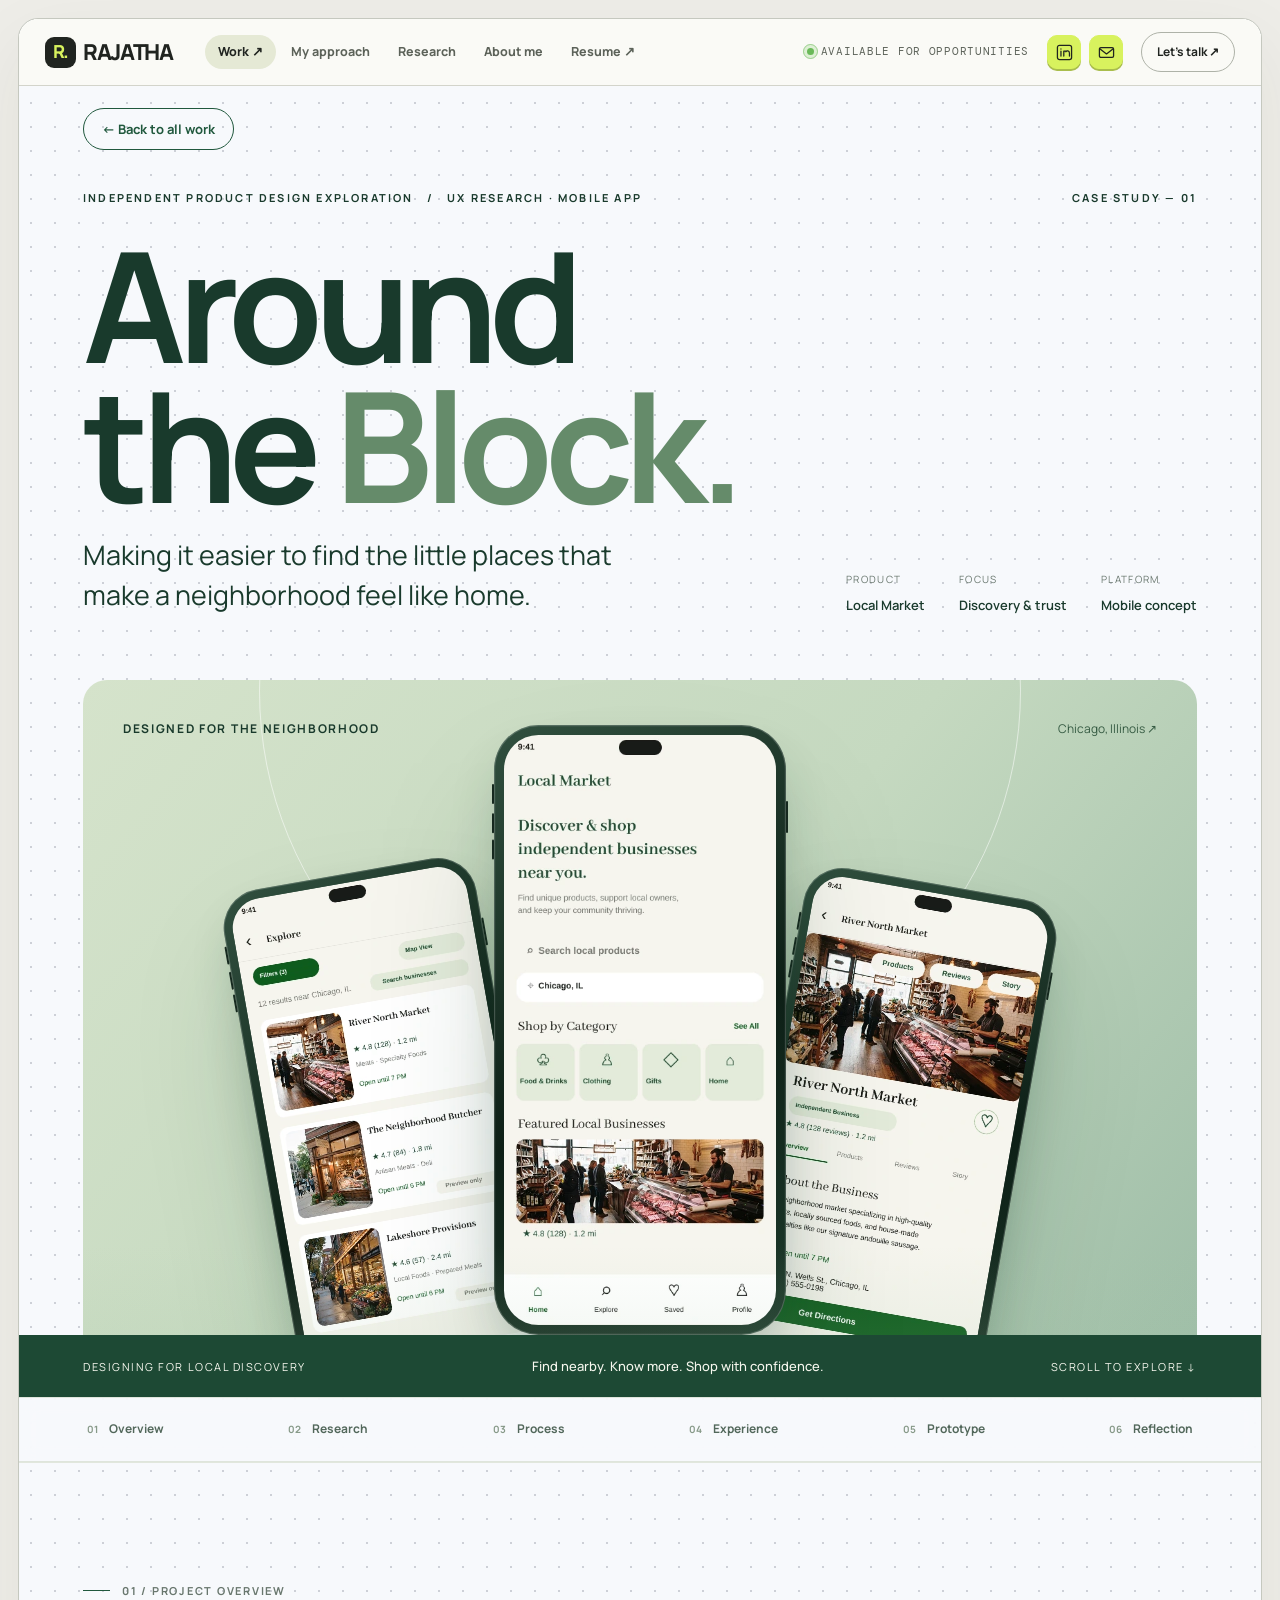
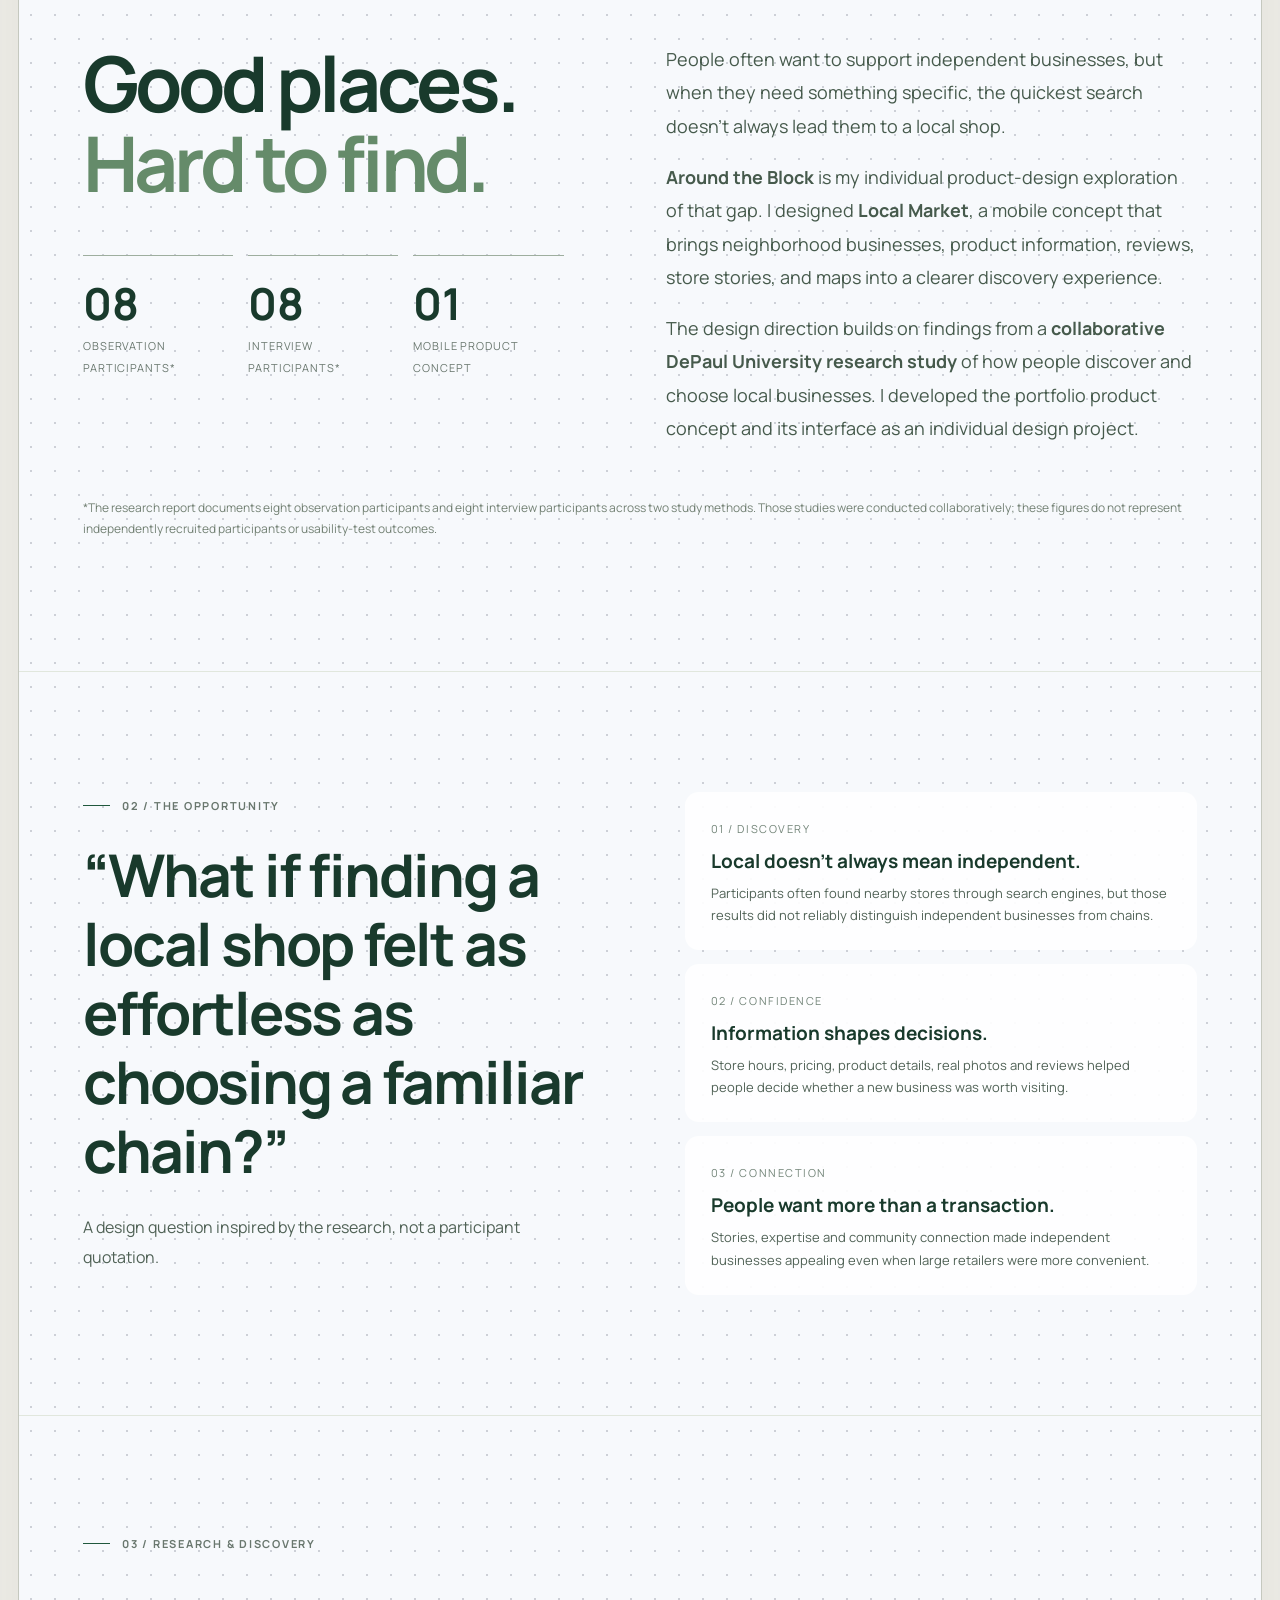
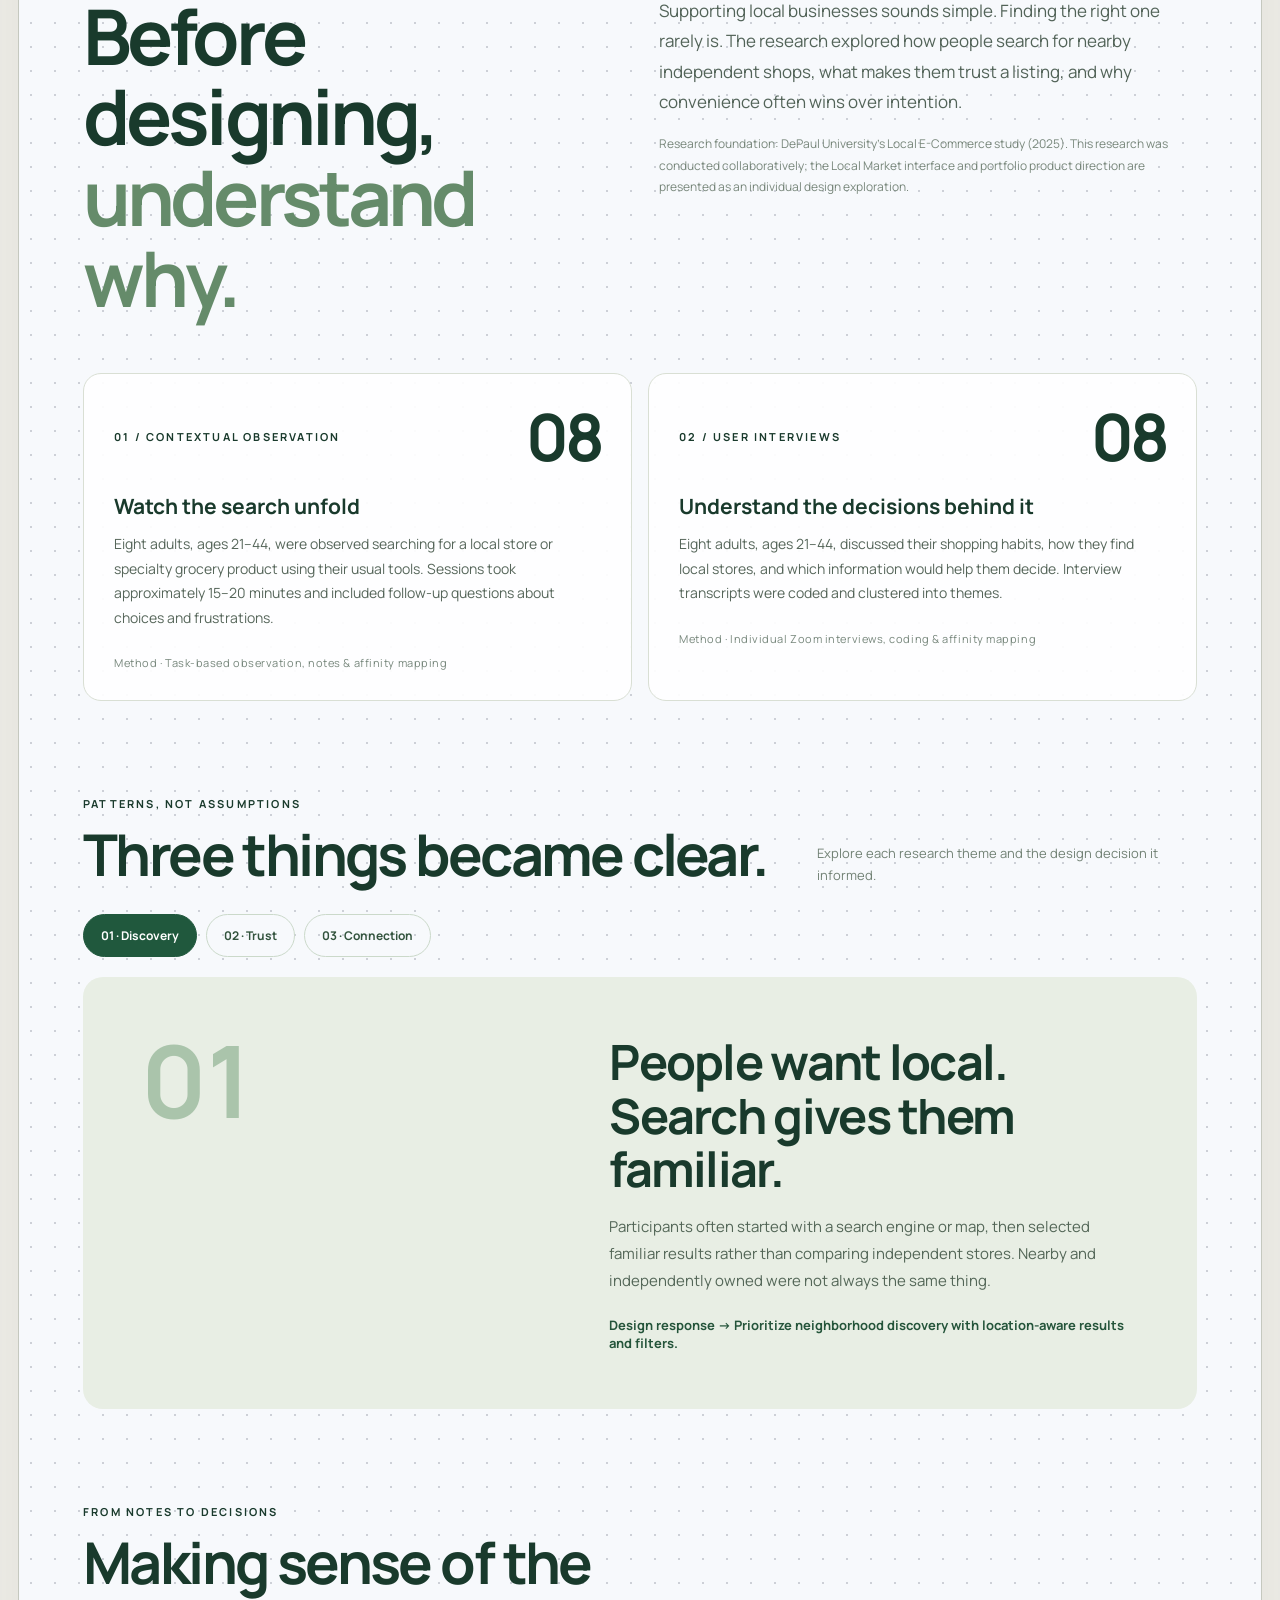
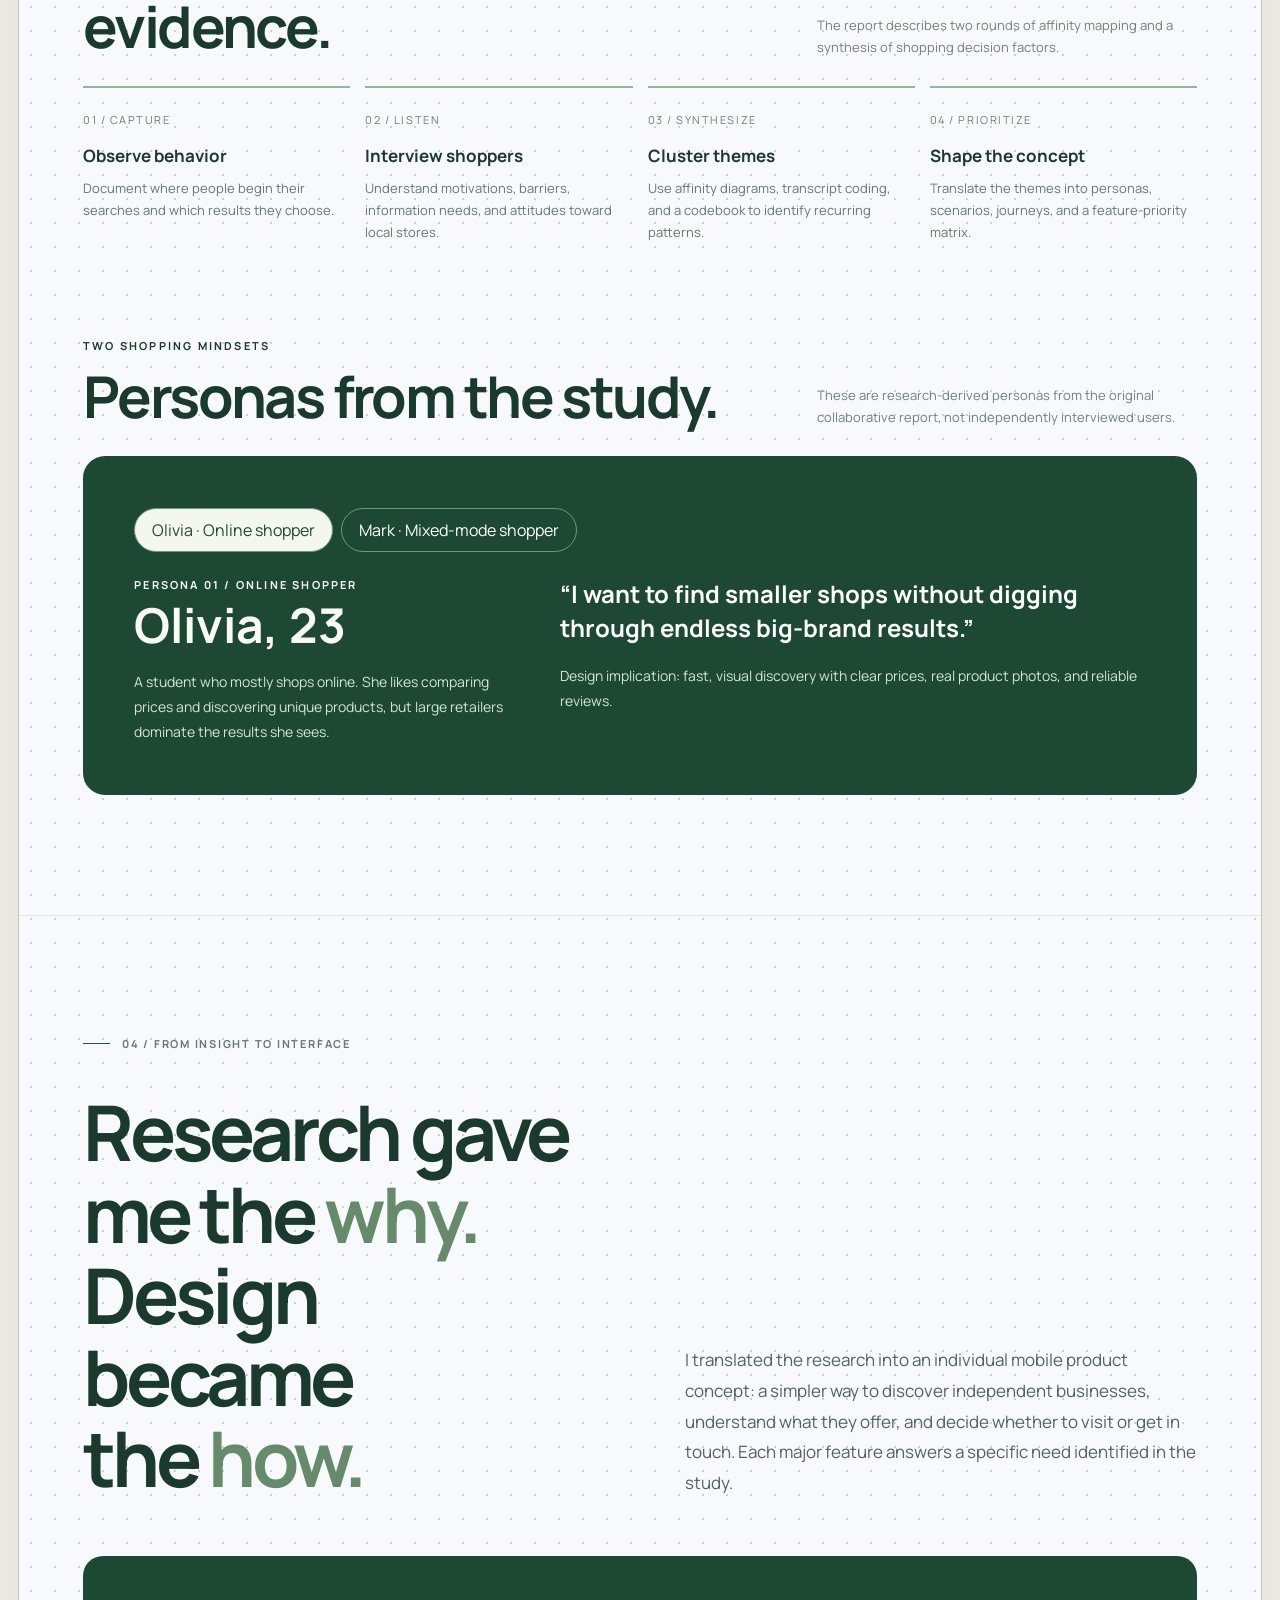
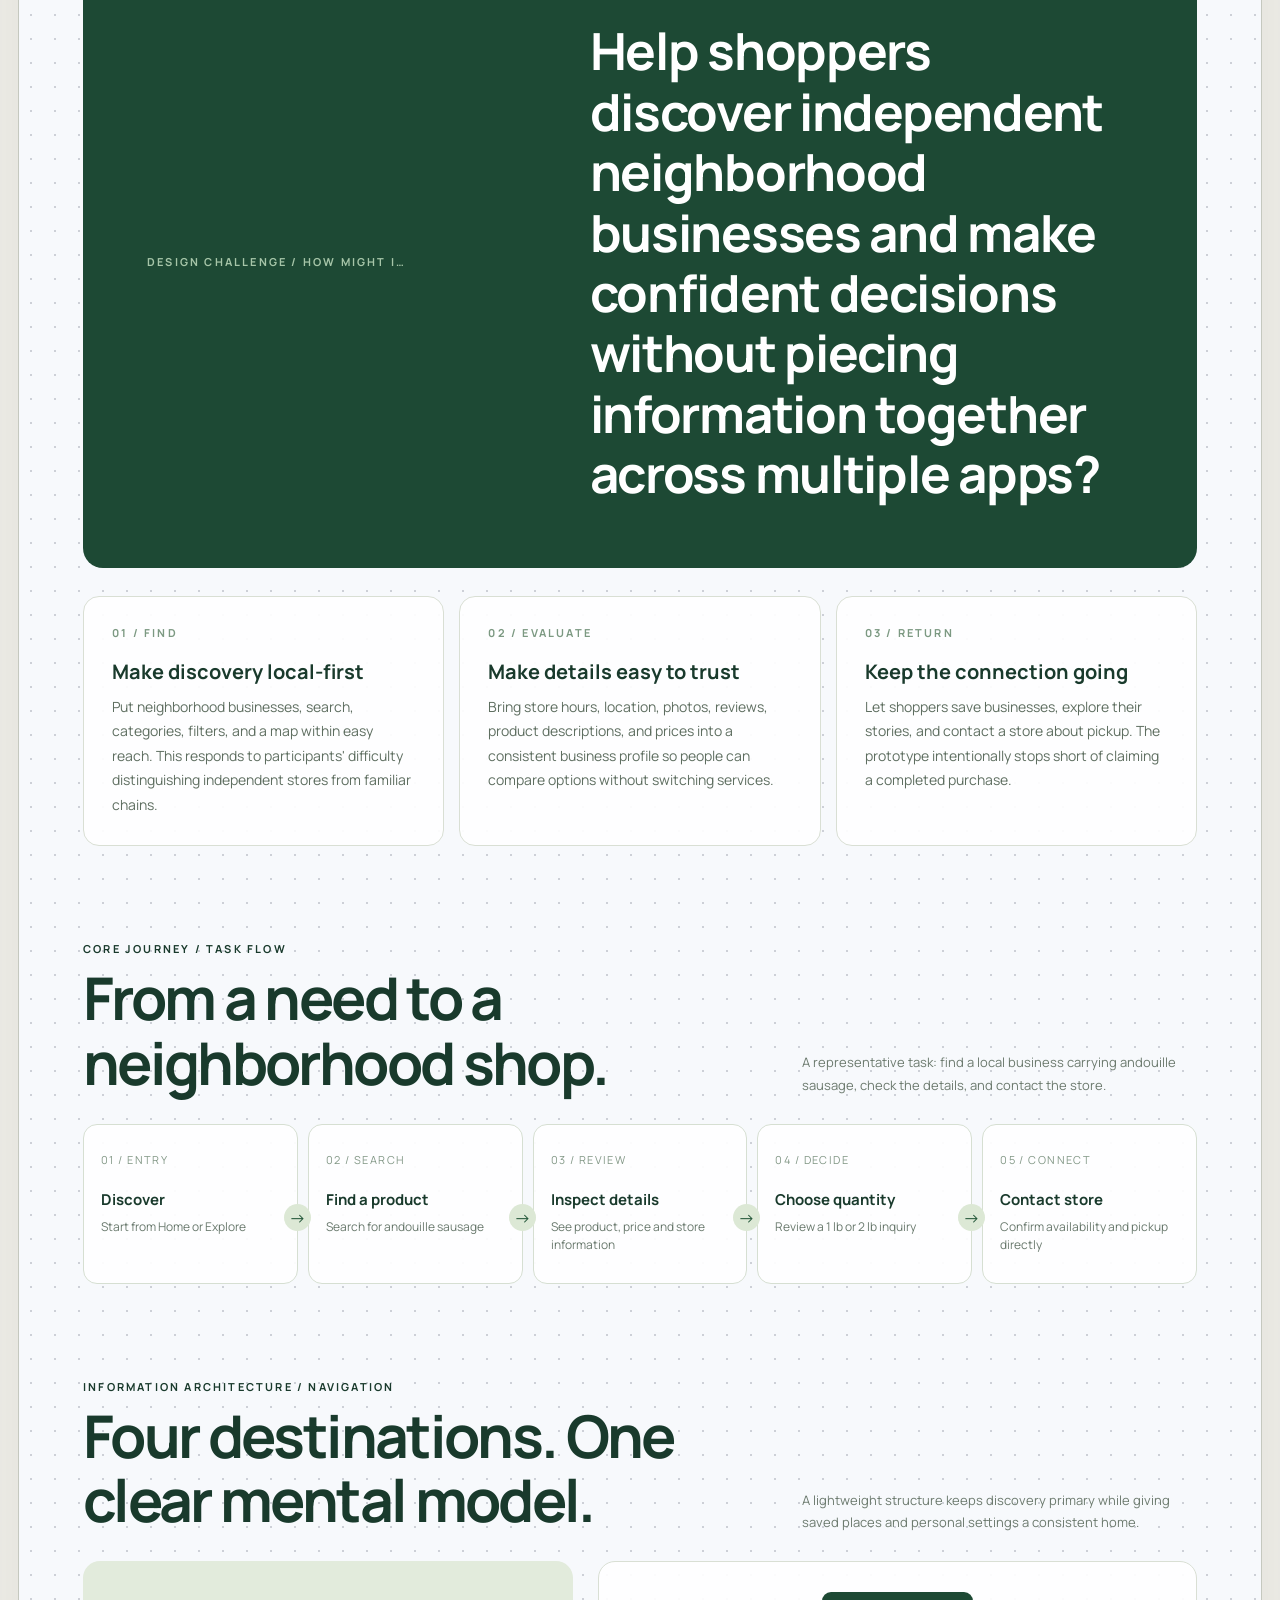
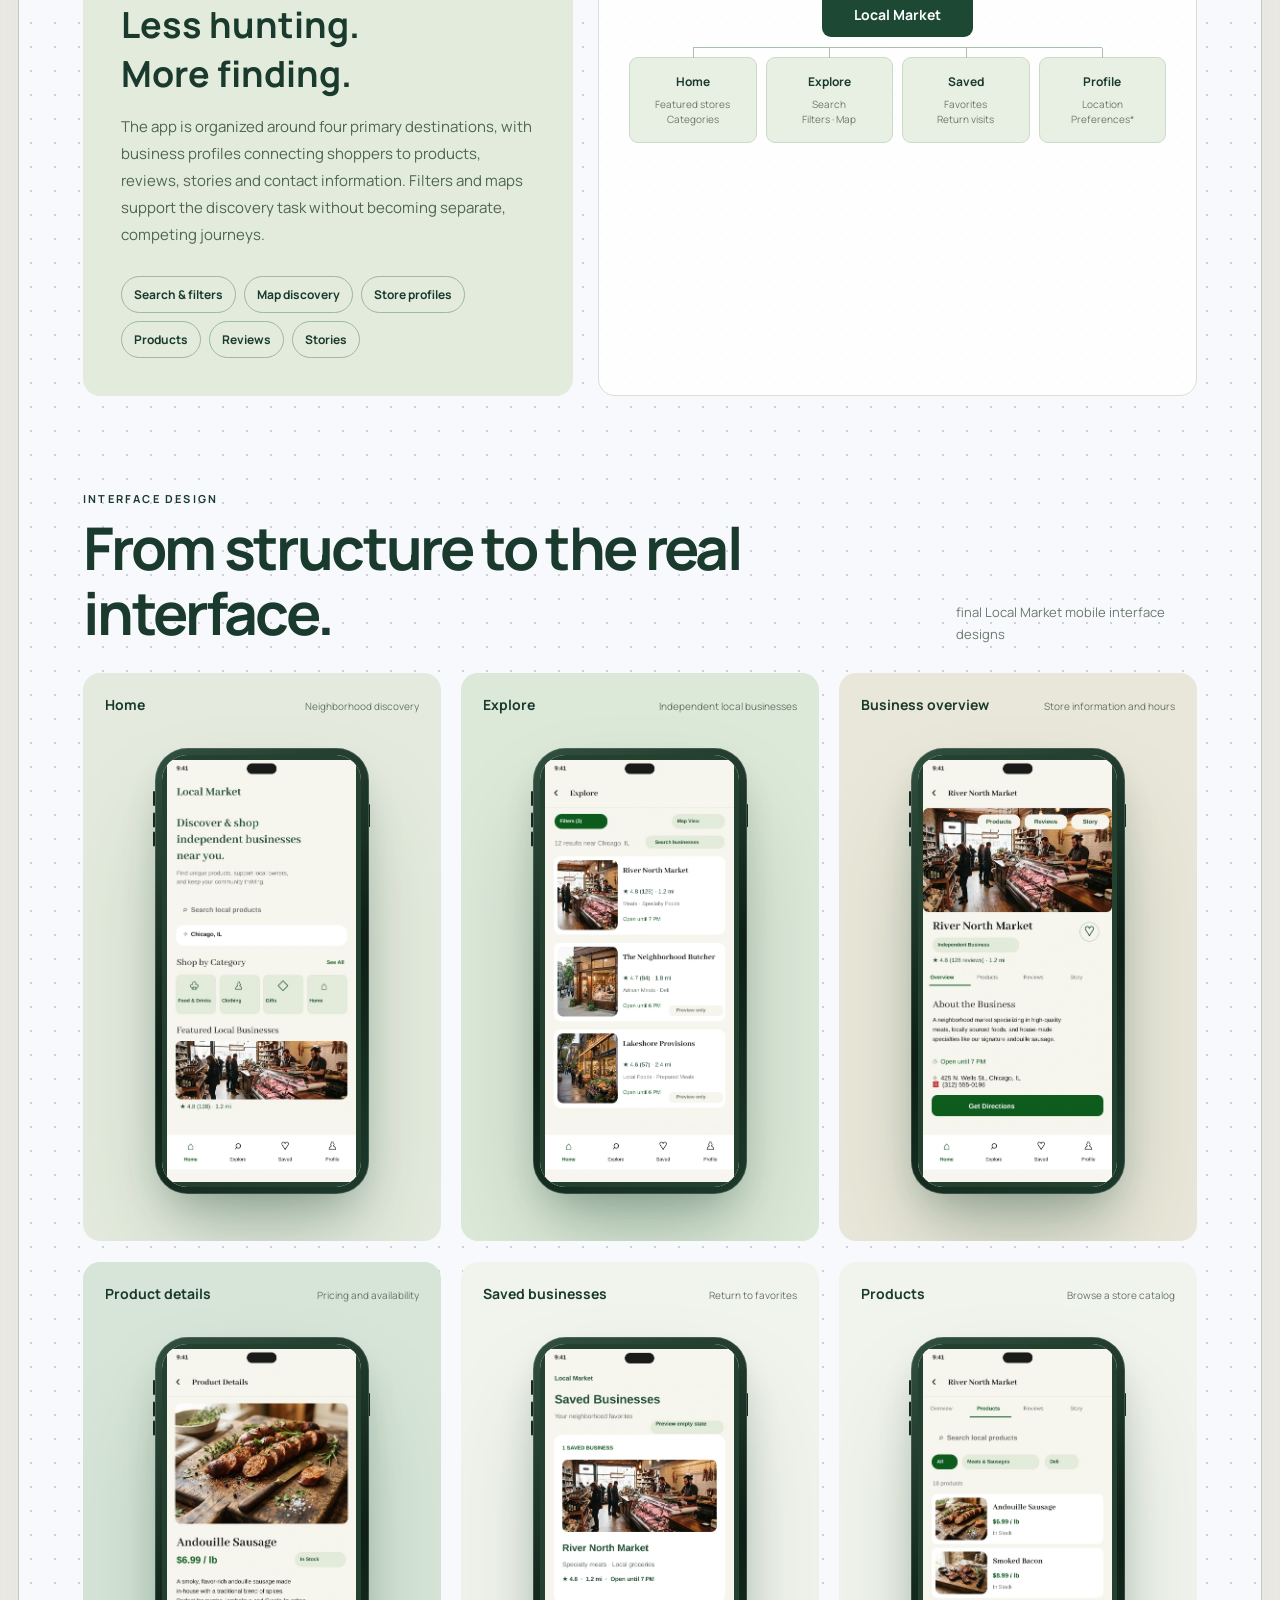
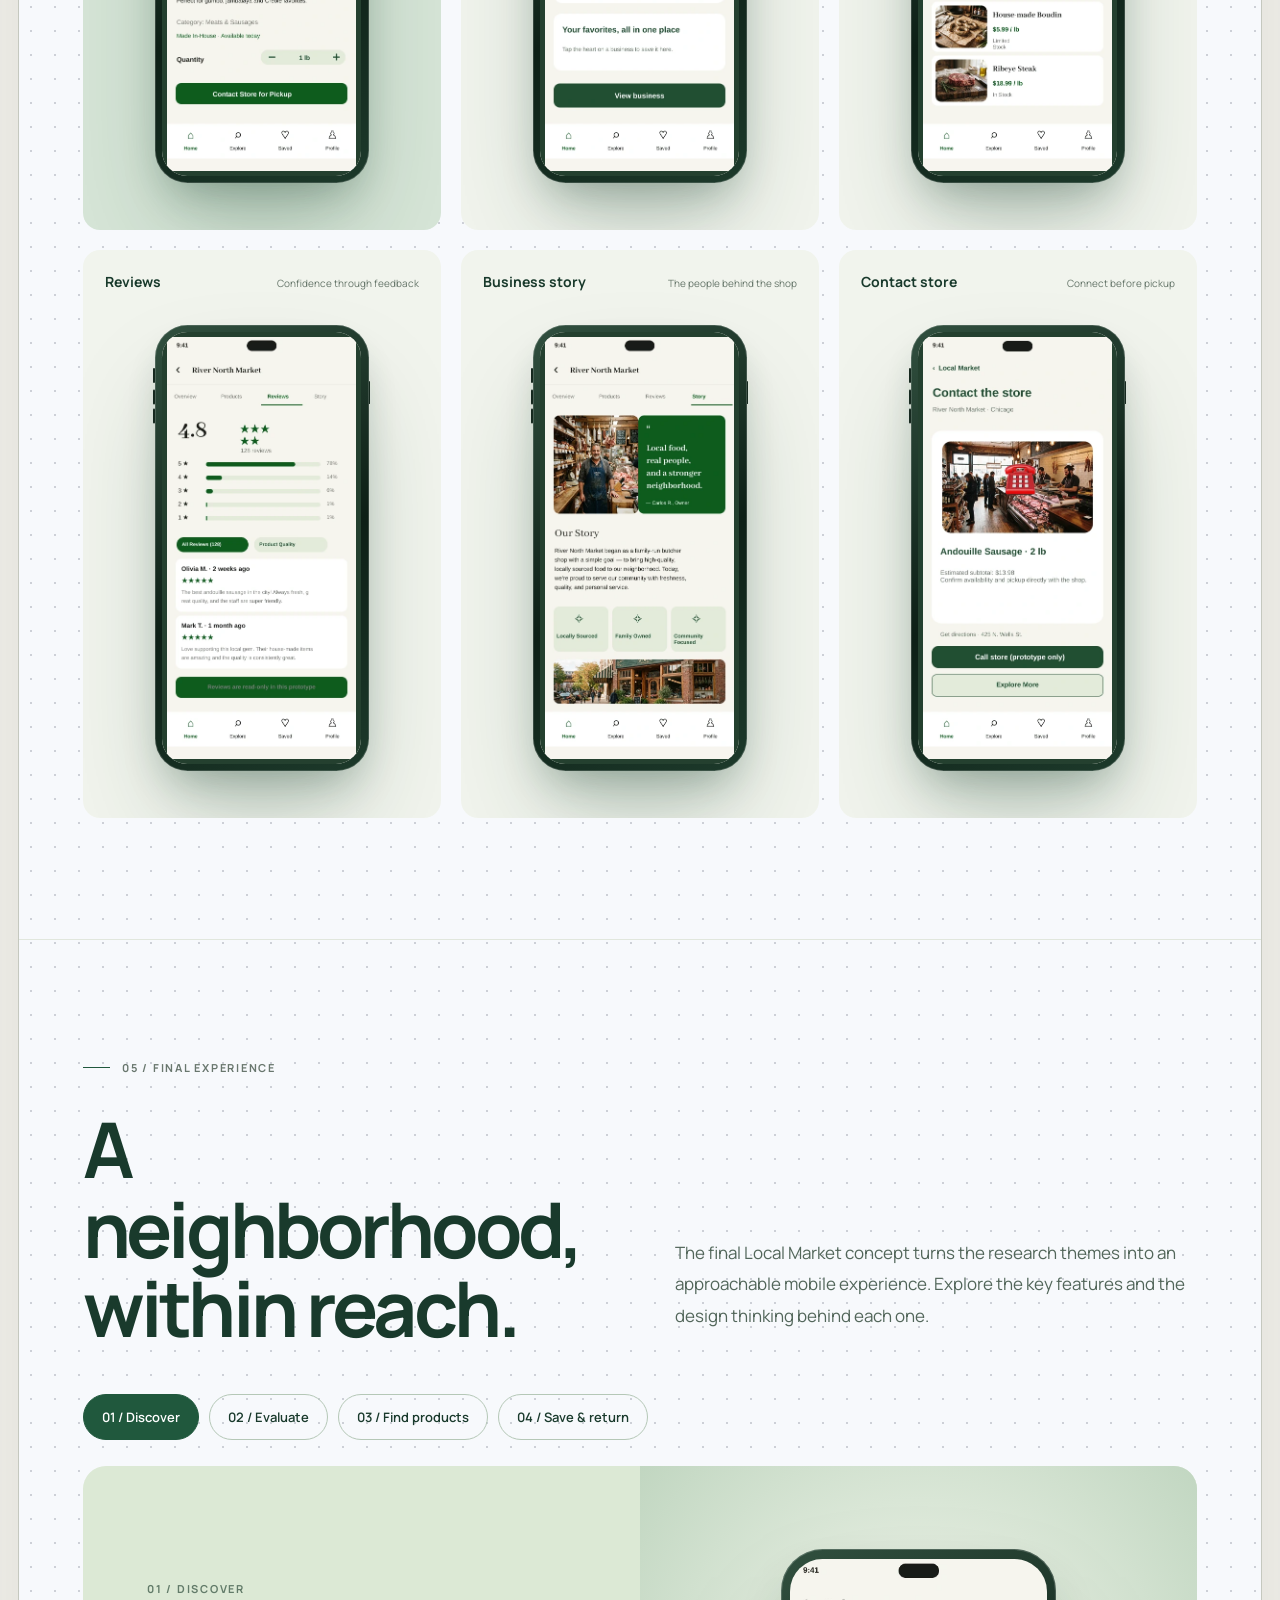
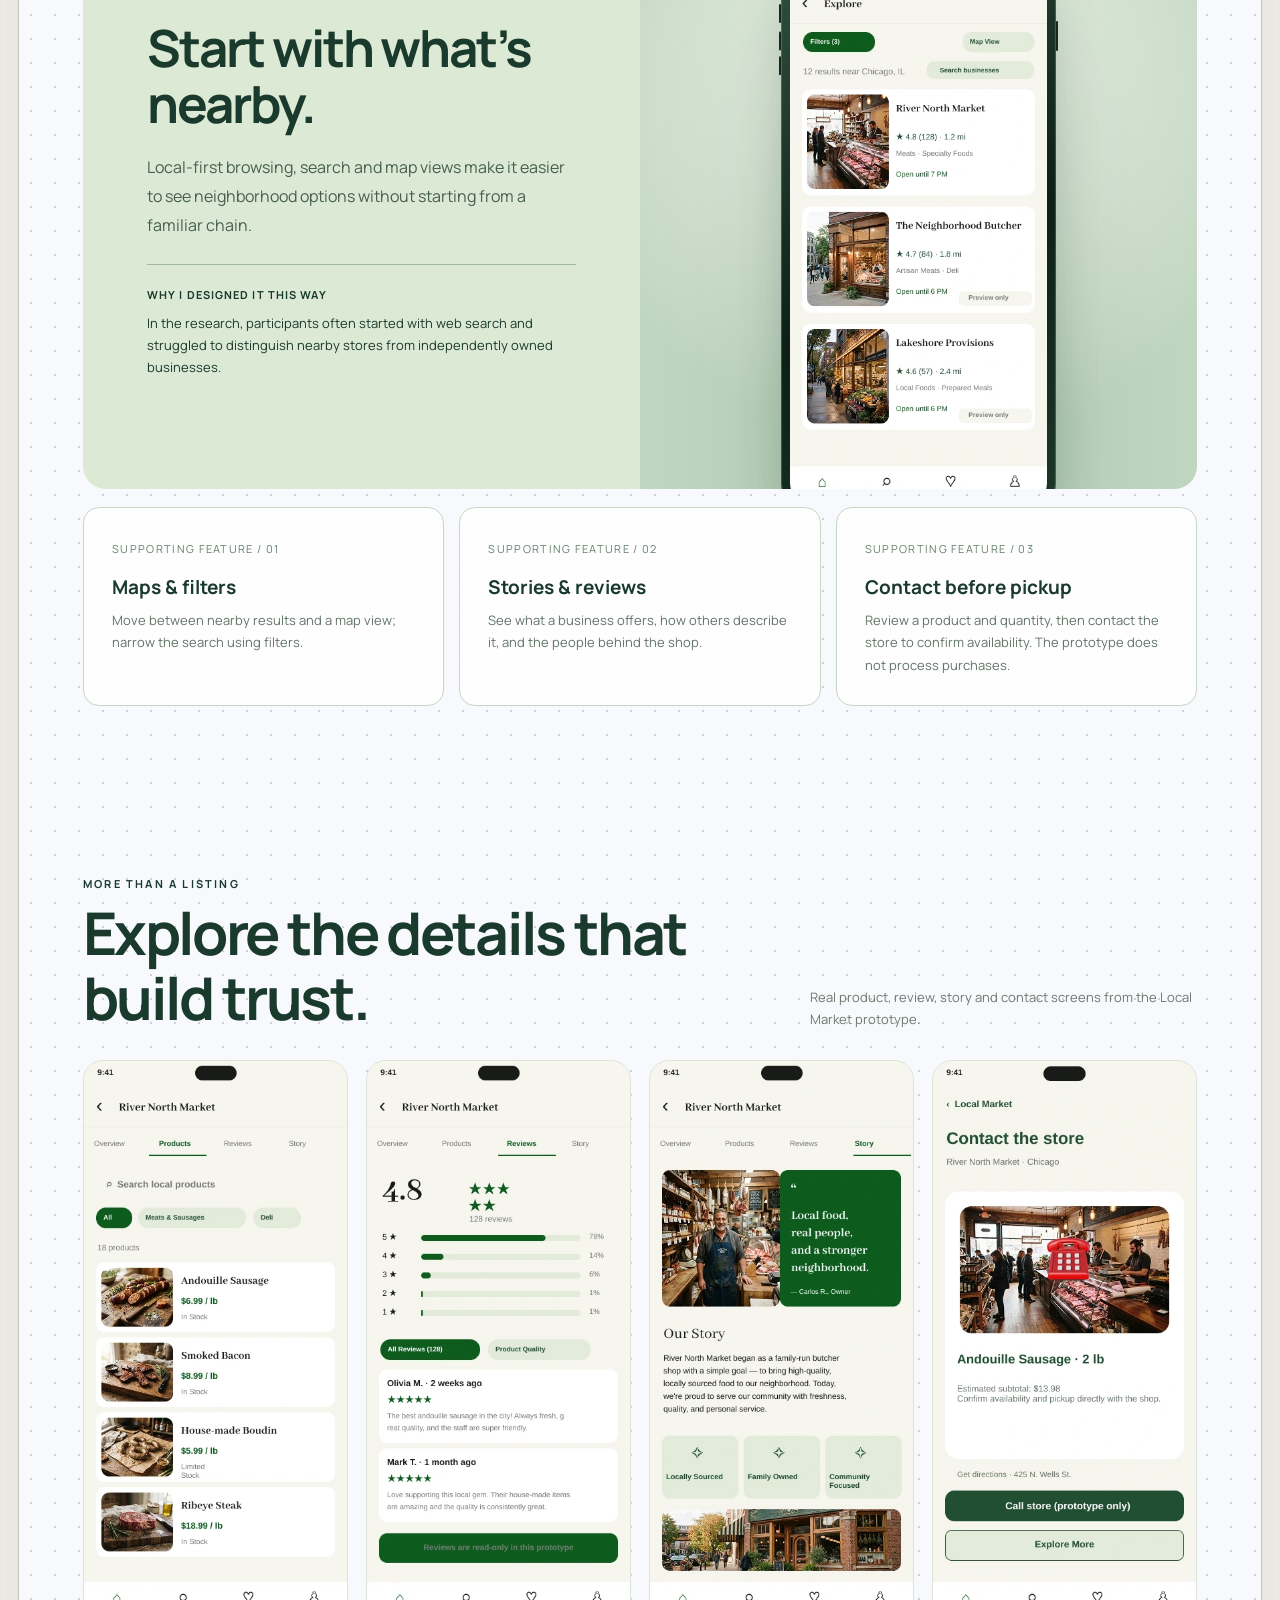
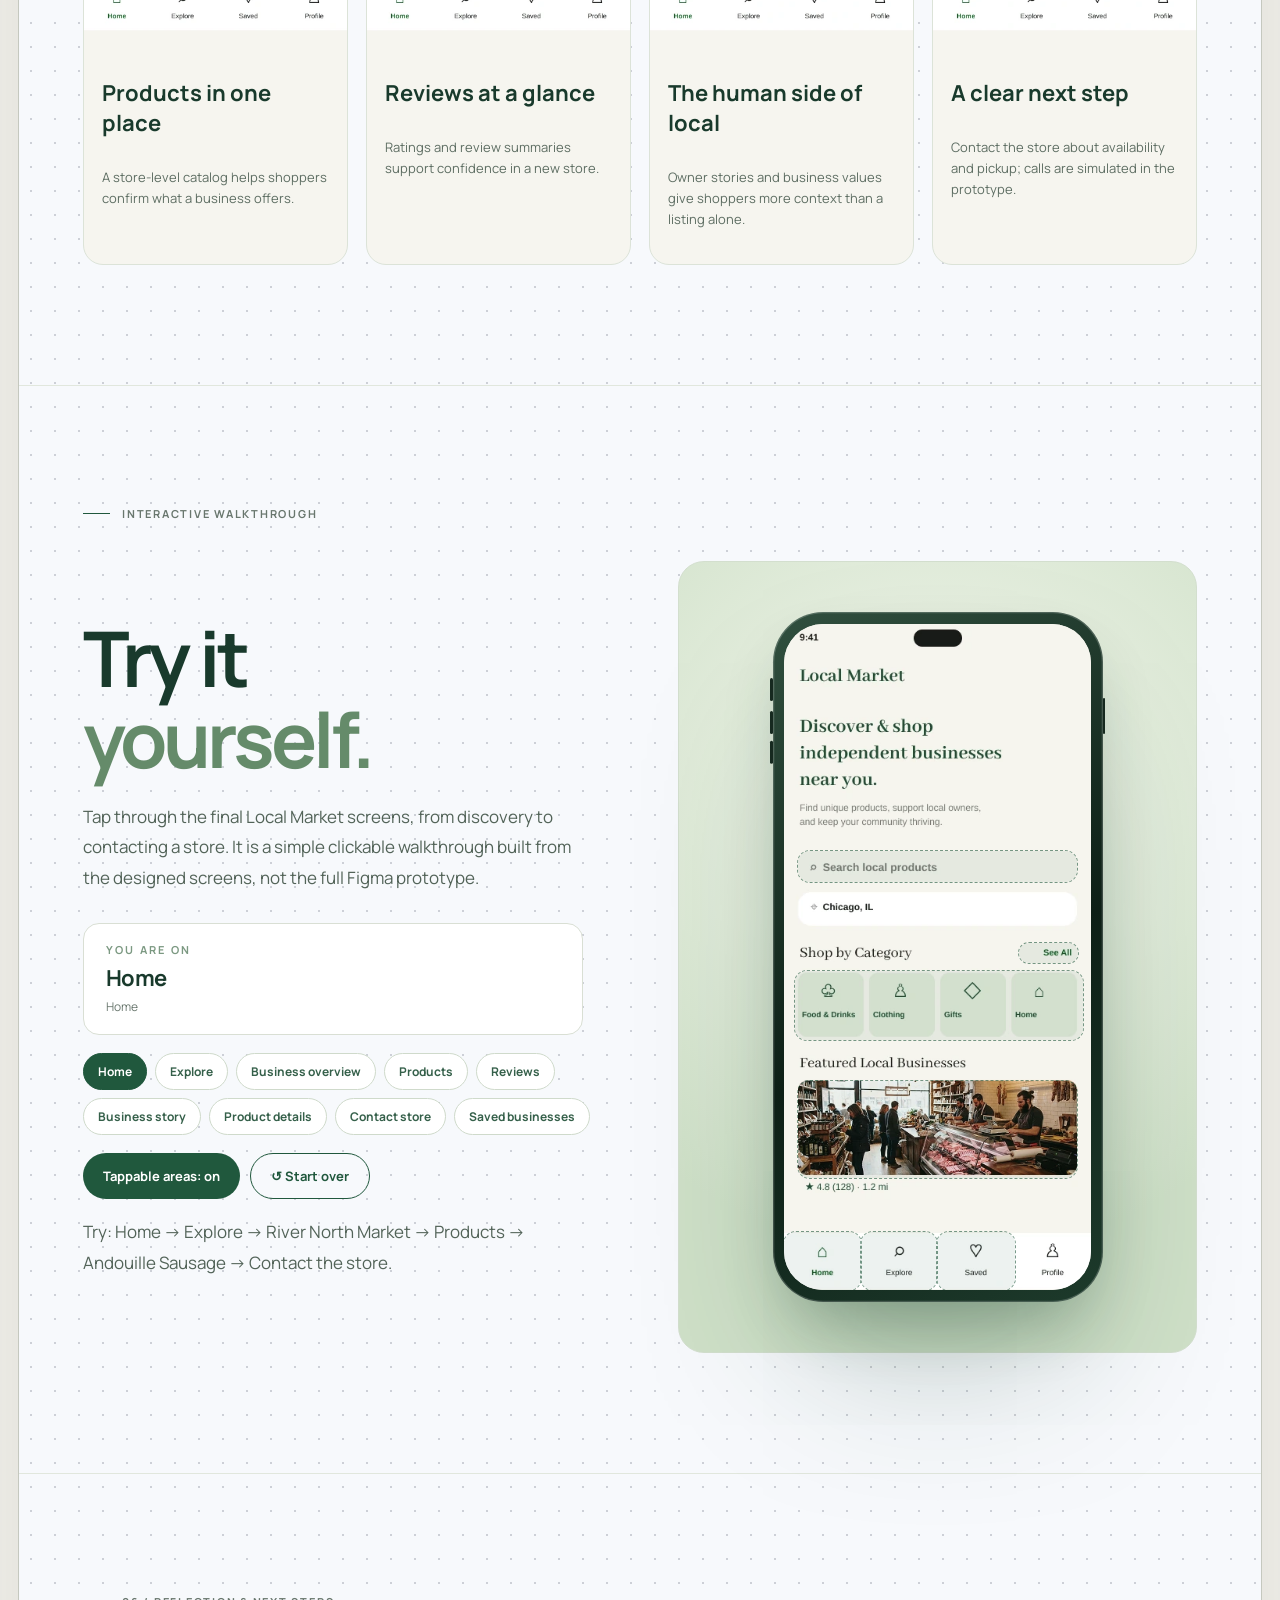
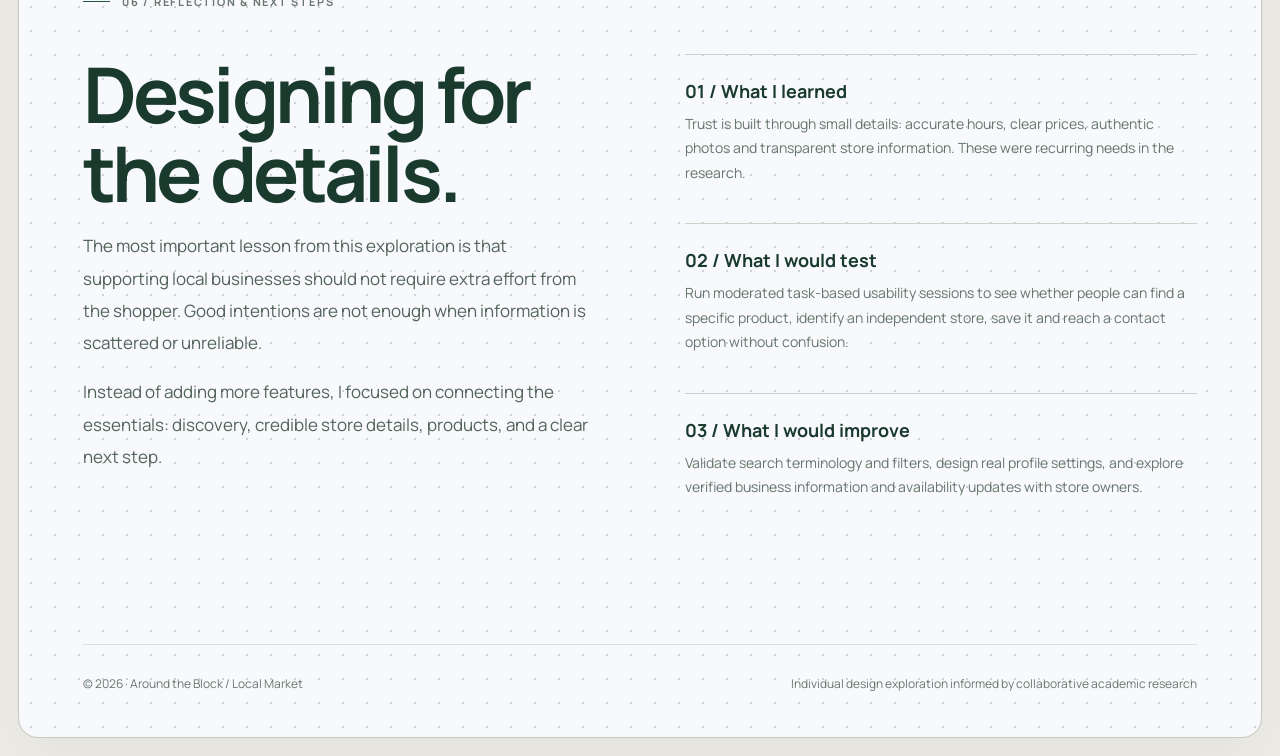
==== around-the-block.html @ 588a1b0c "Add Around the Block case study, link Work card, new screen mockups and interactive walkthrough Co-A" ====
<!DOCTYPE html>

<html lang="en"><head><meta charset="utf-8"/><meta content="width=device-width,initial-scale=1" name="viewport"/>
<meta content="#f6f5ef" name="theme-color"/><meta content="Around the Block — a Local Market product design case study by Rajatha Rao V." name="description"/>
<title>Around the Block — Product Design Case Study | Rajatha Rao V</title>
<link href="https://fonts.googleapis.com" rel="preconnect"/><link href="https://fonts.gstatic.com" rel="preconnect" crossorigin/><link href="https://fonts.googleapis.com/css2?family=Manrope:wght@400;500;600;700;800&amp;display=swap" rel="stylesheet"/>
<style>
:root{--paper:#f6f5ef;--ink:#193a2c;--green:#20583d;--lime:#dce9cd;--muted:#69776e;--line:#d9dfd4;--white:#fff;--ease:cubic-bezier(.2,.8,.2,1)}
*{box-sizing:border-box}html{scroll-behavior:smooth}body{margin:0;background:var(--paper);color:var(--ink);font-family:Manrope,sans-serif;-webkit-font-smoothing:antialiased}a{color:inherit;text-decoration:none}button{font:inherit}::selection{background:#c9e4b6}a.textlink:hover{opacity:.55}.shell{max-width:1440px;margin:auto;padding:0 clamp(22px,5vw,76px)}.eyebrow{font-size:11px;letter-spacing:.2em;font-weight:700;text-transform:uppercase}.hero{position:relative;padding-top:75px;overflow:hidden}.hero-top{display:flex;justify-content:space-between;align-items:flex-start;gap:30px}.hero h1{font-family:Manrope,sans-serif;font-size:clamp(76px,12vw,182px);font-weight:700;line-height:.91;letter-spacing:-.065em;margin:30px 0 20px;max-width:1050px}.hero h1 em{font-weight:400;color:#658b6a}.hero-sub{display:grid;grid-template-columns:1fr 1fr;gap:35px;align-items:end;margin:20px 0 65px}.hero-sub p{font-size:clamp(18px,2.1vw,27px);line-height:1.5;max-width:560px;margin:0}.hero-meta{display:flex;gap:34px;justify-content:flex-end;align-items:flex-end}.meta span{display:block;color:var(--muted);font-size:10px;letter-spacing:.13em;text-transform:uppercase;margin-bottom:7px}.meta strong{font-size:13px;font-weight:600}.hero-stage{background:linear-gradient(130deg,#d5e3cb,#c5d9c0 52%,#9fbea8);border-radius:24px 24px 0 0;min-height:570px;position:relative;display:flex;justify-content:center;align-items:flex-end;overflow:hidden;padding:45px 20px 0}.hero-stage:before{content:"";position:absolute;width:760px;height:760px;border:1px solid #ffffff85;border-radius:50%;top:-370px;left:50%;transform:translateX(-50%)}.stage-label{position:absolute;top:40px;left:40px;font-size:12px;letter-spacing:.14em;font-weight:700;text-transform:uppercase}.stage-tag{position:absolute;top:40px;right:40px;font-size:12px;color:#365b43}.phone{width:clamp(165px,20vw,260px);flex-shrink:0;background:#f9faf7;border:7px solid #203d2d;border-radius:34px 34px 0 0;box-shadow:0 30px 55px #173f2b3c;overflow:hidden;position:relative;aspect-ratio:393/852}.phone img{width:100%;height:100%;object-fit:cover;display:block}.phone img:not([src]),.phone img.is-broken{display:none}.fallback{position:absolute;inset:0;display:flex;flex-direction:column;justify-content:center;align-items:center;gap:12px;padding:20px;text-align:center;background:linear-gradient(#f9faf5,#dfeada);font-family:Manrope,sans-serif;font-size:28px;font-weight:700}.fallback small{font-family:Manrope,sans-serif;font-size:11px;line-height:1.5;color:var(--muted)}.phone:has(img:not(.is-broken)) .fallback{display:none}.phone.first{transform:translate(24px,70px) rotate(-10deg);z-index:1}.phone.center{transform:translateY(0);z-index:3;width:clamp(195px,23vw,292px)}.phone.last{transform:translate(-24px,80px) rotate(10deg);z-index:2}.strip{background:#1d4934;color:#f7f8ef}.strip-inner{max-width:1440px;margin:auto;padding:22px clamp(22px,5vw,76px);display:flex;gap:22px;justify-content:space-between;align-items:center;flex-wrap:wrap}.strip-inner span{font-size:11px;letter-spacing:.14em;text-transform:uppercase}.strip-inner b{font-size:13px;font-weight:500}.section{padding-top:120px;padding-bottom:120px}.section-index{display:flex;align-items:center;gap:12px;font-size:11px;font-weight:700;letter-spacing:.16em;text-transform:uppercase;color:var(--muted)}.section-index:before{content:"";width:27px;height:1px;background:var(--green)}.overview{display:grid;grid-template-columns:.95fr 1.05fr;gap:clamp(50px,8vw,130px);margin-top:45px}.overview h2,.next h2{font-family:Manrope,sans-serif;font-size:clamp(46px,6vw,83px);font-weight:700;line-height:1.04;letter-spacing:-.05em;margin:0}.overview h2 em{color:#658b6a}.overview-copy{font-size:18px;line-height:1.85;color:#465a4c}.overview-copy p:first-child{margin-top:0}.stats{display:grid;grid-template-columns:repeat(3,1fr);gap:15px;margin-top:52px}.stat{border-top:1px solid #9eae9f;padding-top:17px}.stat strong{display:block;font-family:Manrope,sans-serif;font-size:44px;font-weight:700}.stat span{font-size:11px;letter-spacing:.08em;color:var(--muted);text-transform:uppercase;line-height:1.5}.problem{background:#e9eee4}.problem-grid{display:grid;grid-template-columns:1fr 1fr;gap:clamp(40px,7vw,100px);align-items:center}.problem blockquote{font-family:Manrope,sans-serif;font-size:clamp(33px,4.6vw,65px);line-height:1.17;letter-spacing:-.035em;margin:28px 0;font-weight:700}.problem p{line-height:1.85;color:#506256;font-size:16px}.insights{display:grid;gap:14px}.insight{padding:24px 26px;background:#f6f8f2;border-radius:14px}.insight span{font-size:11px;letter-spacing:.14em;color:#738579}.insight h3{font-size:19px;margin:10px 0 8px}.insight p{font-size:13px;margin:0;line-height:1.7}.next{padding-top:110px;padding-bottom:130px}.next-row{display:flex;justify-content:space-between;align-items:end;gap:30px}.next p{color:var(--muted);line-height:1.7;max-width:480px}.btn{display:inline-flex;align-items:center;gap:18px;padding:17px 24px;background:var(--green);color:white;border-radius:50px;font-size:13px;font-weight:600;transition:transform .25s var(--ease),background .25s}.btn:hover{transform:translateY(-3px);background:#113b27}.note{font-size:12px;line-height:1.7;color:#738174;margin-top:35px}.textlink{text-decoration:underline;text-underline-offset:4px}footer{border-top:1px solid var(--line);padding:30px 0 45px;display:flex;justify-content:space-between;gap:20px;font-size:12px;color:var(--muted)}.reveal{opacity:0;transform:translateY(22px);transition:opacity .7s,transform .7s}.reveal.visible{opacity:1;transform:none}@media(max-width:800px){.hero{padding-top:45px}.hero h1{font-size:clamp(65px,14vw,110px)}.hero-sub,.overview,.problem-grid{grid-template-columns:1fr}.hero-meta{justify-content:flex-start}.hero-stage{min-height:430px}.phone.first{transform:translate(20px,60px) rotate(-10deg)}.phone.last{transform:translate(-20px,70px) rotate(10deg)}.section{padding-top:75px;padding-bottom:75px}.next-row{align-items:flex-start;flex-direction:column}.stats{margin-top:30px}}@media(max-width:530px){.hero-top{display:block}.hero h1{font-size:clamp(59px,15.5vw,85px);margin:26px 0}.hero-sub{gap:22px;margin-bottom:38px}.hero-sub p{font-size:18px}.hero-meta{gap:25px;flex-wrap:wrap}.hero-stage{min-height:360px;padding:35px 5px 0}.stage-label{left:17px;top:18px;font-size:9px}.stage-tag{right:17px;top:18px;font-size:10px}.phone{border-width:5px;border-radius:22px 22px 0 0;width:32vw}.phone.center{width:37vw}.fallback{font-size:17px}.fallback small{font-size:9px}.strip-inner{gap:10px}.strip-inner span{font-size:9px}.strip-inner b{font-size:11px}.stats{gap:8px}.stat strong{font-size:35px}.stat span{font-size:9px}.overview-copy{font-size:16px}.problem blockquote{font-size:38px}footer{flex-direction:column}}@media(prefers-reduced-motion:reduce){*,*:before,*:after{scroll-behavior:auto!important;transition:none!important}.reveal{opacity:1;transform:none}}

/* Research & discovery */
.research{background:#fffdf8}.research-intro{display:grid;grid-template-columns:.95fr 1.05fr;gap:clamp(35px,7vw,110px);margin:45px 0 55px}.research-intro h2{font-family:Manrope,sans-serif;font-size:clamp(46px,6vw,84px);font-weight:700;line-height:1.05;letter-spacing:-.05em;margin:0}.research-intro h2 em{color:#658b6a}.research-intro p{color:#526358;font-size:17px;line-height:1.8;margin:0}.research-note{font-size:12px!important;color:#78877b!important;margin-top:15px!important}.research-methods{display:grid;grid-template-columns:repeat(2,1fr);gap:16px}.method{padding:30px;border:1px solid var(--line);border-radius:18px;background:#f8faf5}.method-head{display:flex;align-items:center;justify-content:space-between;gap:15px}.method .count{font-family:Manrope,sans-serif;font-size:65px;letter-spacing:-.06em;line-height:1;font-weight:700}.method h3{font-size:21px;margin:23px 0 12px}.method p{font-size:14px;line-height:1.75;color:#56665a;margin:0}.method small{display:block;margin-top:25px;font-size:11px;color:#77877c;letter-spacing:.05em}.research-subhead{display:flex;justify-content:space-between;align-items:end;gap:20px;margin:95px 0 28px}.research-subhead h3{font-family:Manrope,sans-serif;font-size:clamp(36px,4.5vw,59px);font-weight:700;letter-spacing:-.045em;line-height:1.1;margin:12px 0 0}.research-subhead p{max-width:380px;font-size:13px;line-height:1.7;color:#718174;margin:0}.research-tabs{display:flex;gap:9px;flex-wrap:wrap;margin-bottom:20px}.research-tab{border:1px solid #cbd9ca;background:transparent;color:#32533d;border-radius:40px;padding:12px 17px;cursor:pointer;font-size:12px;font-weight:700;transition:.2s}.research-tab:hover,.research-tab[aria-selected=true]{background:#20583d;color:#fff;border-color:#20583d}.insight-panel{background:#e8eee4;border-radius:20px;padding:clamp(28px,4.5vw,65px);display:grid;grid-template-columns:.85fr 1.15fr;gap:clamp(30px,6vw,85px);min-height:260px}.insight-panel .num{font-family:Manrope,sans-serif;font-size:100px;line-height:.9;color:#aac4ab;font-weight:700}.insight-panel h4{font-family:Manrope,sans-serif;font-size:clamp(30px,3.8vw,50px);font-weight:700;line-height:1.1;letter-spacing:-.035em;margin:0 0 17px}.insight-panel p{font-size:15px;line-height:1.8;color:#536657;margin:0}.insight-panel .design-link{font-weight:700;color:#24543a;margin-top:22px;display:block;font-size:13px}.research-process{display:grid;grid-template-columns:repeat(4,1fr);gap:15px}.process-card{border-top:2px solid #97b39c;padding-top:19px}.process-card span{font-size:11px;color:#6b816f;letter-spacing:.14em}.process-card h4{font-size:17px;margin:15px 0 10px}.process-card p{font-size:13px;color:#66776a;line-height:1.7;margin:0}.persona-wrap{background:#1d4934;color:#f8faf3;border-radius:22px;padding:clamp(25px,4vw,52px)}.persona-switch{display:flex;gap:8px;margin-bottom:25px}.persona-switch button{border:1px solid #75937f;background:transparent;color:#fff;border-radius:40px;padding:10px 17px;cursor:pointer}.persona-switch button[aria-pressed=true]{background:#f3f7ee;color:#1d4934}.persona-body{display:grid;grid-template-columns:.8fr 1.2fr;gap:35px}.persona-body h4{font-family:Manrope,sans-serif;font-size:48px;font-weight:700;margin:0 0 12px}.persona-body p{font-size:14px;line-height:1.8;color:#d5e4d8;margin:0}.persona-body .persona-need{font-size:24px;color:#fff;line-height:1.45;font-family:Manrope,sans-serif;font-weight:700}.research-footnote{margin-top:25px;font-size:12px;line-height:1.8;color:#77877b}
@media(max-width:800px){.research-intro,.insight-panel,.persona-body{grid-template-columns:1fr}.research-process{grid-template-columns:repeat(2,1fr)}.research-subhead{align-items:flex-start;flex-direction:column}.insight-panel .num{font-size:70px}.research-subhead{margin-top:65px}}@media(max-width:530px){.research-methods,.research-process{grid-template-columns:1fr}.method{padding:24px}.research-intro{margin-bottom:30px}.research-tab{padding:10px 12px;font-size:11px}.persona-body h4{font-size:40px}}

/* Design process */
.design-section{background:#f3f5ed}.design-lead{display:grid;grid-template-columns:1fr 1fr;gap:clamp(30px,7vw,100px);margin:40px 0 58px;align-items:end}.design-lead h2{font-family:Manrope,sans-serif;font-size:clamp(45px,6vw,84px);font-weight:700;line-height:1.06;letter-spacing:-.055em;margin:0}.design-lead h2 em{color:#658b6a}.design-lead p{font-size:17px;line-height:1.8;color:#526358;margin:0}.design-statement{background:#1d4934;border-radius:20px;padding:clamp(26px,5vw,64px);color:#fff;display:grid;grid-template-columns:1fr 1.35fr;gap:40px;align-items:center}.design-statement .eyebrow{color:#a6c5a8}.design-statement h3{font-family:Manrope,sans-serif;font-size:clamp(28px,4vw,53px);font-weight:700;line-height:1.18;letter-spacing:-.025em;margin:0}.decision-grid{display:grid;grid-template-columns:repeat(3,1fr);gap:15px;margin:28px 0 0}.decision{background:#fffdf8;border:1px solid var(--line);border-radius:16px;padding:28px}.decision .eyebrow{color:#7c9982}.decision h4{font-size:20px;margin:18px 0 10px}.decision p{font-size:14px;color:#5e6e60;line-height:1.75;margin:0}.design-heading{display:flex;align-items:end;justify-content:space-between;gap:25px;margin:95px 0 28px}.design-heading h3{font-family:Manrope,sans-serif;font-size:clamp(37px,4.6vw,60px);font-weight:700;line-height:1.1;letter-spacing:-.045em;margin:10px 0 0}.design-heading p{max-width:395px;font-size:13px;line-height:1.7;color:#6c7a6e;margin:0}.flow-track{display:grid;grid-template-columns:repeat(5,1fr);gap:10px}.flow-step{background:#fffdf8;border:1px solid #d6dfd2;border-radius:14px;padding:22px 17px;min-height:160px;position:relative}.flow-step:not(:last-child):after{content:'→';position:absolute;right:-14px;top:50%;z-index:2;background:#dce8d5;border-radius:50%;width:27px;height:27px;display:grid;place-items:center;color:#24583a;font-size:17px}.flow-step .stepnum{font-size:11px;letter-spacing:.13em;color:#839887}.flow-step strong{display:block;margin:20px 0 8px;font-size:15px}.flow-step small{font-size:12px;color:#69796d;line-height:1.5;display:block}.flow-caption{font-size:12px;color:#718274;line-height:1.7;margin:16px 0 0}.ia-layout{display:grid;grid-template-columns:.9fr 1.1fr;gap:25px;align-items:stretch}.ia-copy{background:#e2ebdc;padding:clamp(24px,3vw,45px);border-radius:17px}.ia-copy h4{font-family:Manrope,sans-serif;font-size:36px;font-weight:700;margin:0 0 15px}.ia-copy p{font-size:15px;line-height:1.8;color:#4e6654}.ia-chips{display:flex;flex-wrap:wrap;gap:8px;margin-top:28px}.ia-chips span{border:1px solid #9db9a0;padding:9px 12px;border-radius:50px;font-size:12px;font-weight:700}.ia-map{border:1px solid var(--line);background:#fffdf8;border-radius:17px;padding:30px;display:flex;flex-direction:column;align-items:center;gap:20px}.ia-root{background:#1d4934;color:#fff;border-radius:9px;padding:13px 32px;font-weight:700;font-size:14px}.ia-branches{display:grid;grid-template-columns:repeat(4,1fr);gap:9px;width:100%;position:relative}.ia-branches:before{content:'';height:1px;background:#aabfac;position:absolute;top:-10px;left:12%;right:12%}.ia-branch{background:#e8efe3;border:1px solid #cadac9;border-radius:9px;padding:15px 6px;text-align:center;font-size:12px;font-weight:700;position:relative}.ia-branch:before{content:'';height:10px;width:1px;background:#aabfac;position:absolute;top:-10px;left:50%}.ia-branch small{display:block;font-size:10px;font-weight:400;line-height:1.5;color:#697c6b;margin-top:7px}.screen-gallery{display:grid;grid-template-columns:repeat(4,1fr);gap:14px}.screen-card{background:#e4ebde;border-radius:17px;padding:25px 12px 0;overflow:hidden;min-width:0}.screen-card:nth-child(2){background:#dce8d8}.screen-card:nth-child(3){background:#e9e7d9}.screen-card:nth-child(4){background:#d6e5d7}.screen-card img{width:min(100%,185px);display:block;margin:0 auto;border:5px solid #24402f;border-radius:23px 23px 0 0;box-shadow:0 10px 30px #143b2730}.screen-card .screen-title{padding:0 10px 16px;display:flex;align-items:baseline;justify-content:space-between;gap:10px}.screen-card strong{font-size:14px}.screen-card small{font-size:10px;color:#66766a}.screen-card .screen-fallback{display:none;min-height:250px;align-items:center;justify-content:center;text-align:center;padding:20px;font-family:Manrope,sans-serif;font-size:23px;font-weight:700}.screen-card img.is-broken{display:none}.screen-card img.is-broken+.screen-fallback{display:flex}.screen-notice{margin-top:18px;font-size:12px;line-height:1.7;color:#708174}.design-boundary{border-top:1px solid #cbd7c9;padding-top:24px;margin-top:60px;display:flex;gap:40px;justify-content:space-between}.design-boundary p{font-size:13px;line-height:1.8;color:#617363;max-width:620px;margin:0}.design-boundary strong{font-size:13px;white-space:nowrap}@media(max-width:900px){.flow-track{grid-template-columns:repeat(3,1fr)}.flow-step:nth-child(3):after{display:none}.screen-gallery{grid-template-columns:repeat(2,1fr)}.ia-layout{grid-template-columns:1fr}}@media(max-width:700px){.design-lead,.design-statement{grid-template-columns:1fr}.decision-grid{grid-template-columns:1fr}.design-heading{align-items:flex-start;flex-direction:column}.flow-track{grid-template-columns:1fr}.flow-step{min-height:auto}.flow-step:after{display:none!important}.design-boundary{flex-direction:column;gap:12px}.screen-gallery{gap:9px}.screen-card{padding:15px 5px 0}.screen-card img{border-width:3px;border-radius:15px 15px 0 0}.screen-card .screen-title{padding:0 7px 12px;display:block}.screen-card small{display:block;margin-top:4px}.ia-map{padding:18px}.ia-branches{gap:5px}.ia-branch{font-size:10px;padding:12px 3px}.ia-branch small{font-size:9px}}

/* Final experience and reflection */
.experience{background:#f4f6ef}.experience-head{display:grid;grid-template-columns:1fr 1fr;gap:70px;align-items:end;margin:34px 0 46px}.experience-head h2,.reflection h2{font-family:Manrope,sans-serif;font-size:clamp(48px,6vw,85px);font-weight:700;line-height:1.04;letter-spacing:-.05em;margin:0}.experience-head p{color:#52665a;font-size:17px;line-height:1.85;max-width:530px}.feature-tabs{display:flex;gap:10px;flex-wrap:wrap;margin-bottom:26px}.feature-tab{border:1px solid #b5c8b7;background:transparent;border-radius:100px;padding:13px 18px;color:var(--ink);cursor:pointer;font-size:13px;font-weight:600;transition:.2s}.feature-tab:hover,.feature-tab[aria-selected=true]{background:var(--green);color:#fff;border-color:var(--green)}.feature-view{background:#dce9d5;border-radius:23px;display:grid;grid-template-columns:1fr 1fr;align-items:center;min-height:510px;overflow:hidden}.feature-copy{padding:clamp(26px,5vw,76px)}.feature-copy .feature-num{font-size:11px;font-weight:700;letter-spacing:.16em;color:#627b69}.feature-copy h3{font-family:Manrope,sans-serif;font-weight:700;font-size:clamp(35px,4vw,59px);letter-spacing:-.04em;line-height:1.08;margin:22px 0}.feature-copy p{font-size:16px;line-height:1.8;color:#465f4f}.feature-copy .why{border-top:1px solid #9fb7a1;margin-top:25px;padding-top:21px;font-size:13px;line-height:1.7}.feature-copy .why strong{display:block;margin-bottom:7px;font-size:11px;letter-spacing:.1em;text-transform:uppercase}.feature-art{min-height:510px;display:flex;justify-content:center;align-items:flex-end;background:radial-gradient(circle at 50% 35%,#f3f7ed,#bfd5bf 75%);overflow:hidden;padding:40px 20px 0}.feature-art .phone{width:min(275px,72%);transform:translateY(35px);border-radius:32px 32px 0 0}.feature-art .phone img{width:100%;height:100%;object-fit:cover}.experience-mini{display:grid;grid-template-columns:repeat(3,1fr);gap:15px;margin-top:18px}.experience-mini article{padding:28px;border:1px solid #c7d6c6;border-radius:16px}.experience-mini span{font-size:11px;color:#64806c;letter-spacing:.12em}.experience-mini h4{font-size:19px;margin:16px 0 9px}.experience-mini p{color:#627468;font-size:13px;line-height:1.75;margin:0}.reflection-grid{display:grid;grid-template-columns:1fr 1fr;gap:clamp(40px,7vw,100px);margin-top:45px}.reflection-copy p{font-size:17px;line-height:1.9;color:#526358}.reflection-points{display:grid;gap:14px}.reflection-point{padding:24px 0;border-top:1px solid #c7d4c8}.reflection-point strong{display:block;font-size:18px;margin-bottom:9px}.reflection-point p{font-size:14px;line-height:1.75;color:#66766a;margin:0}.prototype-disclaimer{background:#e5ebdf;border-radius:17px;padding:25px 30px;margin-top:55px;font-size:13px;line-height:1.8;color:#4f6456}.prototype-disclaimer strong{display:block;font-size:12px;letter-spacing:.1em;text-transform:uppercase;color:var(--ink);margin-bottom:8px}.final-cta{background:#204d35;color:#f8faf4;padding:clamp(60px,8vw,115px) 0}.final-cta .section-index{color:#b8d3bd}.final-cta .section-index:before{background:#b8d3bd}.final-cta h2{font-family:Manrope,sans-serif;font-size:clamp(55px,8vw,110px);font-weight:700;letter-spacing:-.055em;line-height:1;margin:28px 0}.final-cta p{max-width:650px;color:#d1dfd2;line-height:1.8}.final-cta .btn{background:#f6f5ef;color:#204d35;margin-top:25px}.final-cta .btn:hover{background:#dce9d5}
@media(max-width:800px){.experience-head,.feature-view,.reflection-grid{grid-template-columns:1fr}.feature-art{min-height:400px}.feature-art .phone{width:235px}.experience-mini{grid-template-columns:1fr}.feature-copy{padding:35px}.experience-head{gap:15px}}
</style><style id="final-polish">
html{scroll-padding-top:calc(var(--sx-h,85px) + 20px)}.skip-link{position:fixed;left:16px;top:-90px;background:#193a2c;color:white;padding:12px 18px;border-radius:0 0 10px 10px;z-index:200;font-size:13px}
.skip-link:focus{top:0}
.reading-progress{position:fixed;inset:0 0 auto;height:3px;z-index:120;pointer-events:none}
.reading-progress span{display:block;width:0;height:100%;background:#83a77b;transition:width .1s linear}
.chapter-nav{background:var(--paper);border-bottom:1px solid var(--line)}
.chapter-nav-inner{display:flex;justify-content:space-between;gap:15px;overflow-x:auto;scrollbar-width:none}
.chapter-nav-inner::-webkit-scrollbar{display:none}
.chapter-nav a{display:inline-flex;align-items:center;gap:11px;flex-shrink:0;padding:22px 4px;font-size:12px;font-weight:700;color:#52685b;border-bottom:2px solid transparent;transition:color .2s,border-color .2s}
.chapter-nav a span{font-size:10px;color:#879a89}
.chapter-nav a:hover,.chapter-nav a.active{color:#163d29;border-color:#35684a}
:where(a,button,[role="tab"]):focus-visible{outline:3px solid #779c75;outline-offset:4px}
.hero-stage{isolation:isolate}
.hero-stage:after{content:"";position:absolute;bottom:0;left:0;right:0;height:90px;background:linear-gradient(transparent,#a7c7a61e);pointer-events:none;z-index:5}
.screen-card,.insight,.experience-mini article,.decision{transition:transform .3s var(--ease),box-shadow .3s var(--ease)}
@media(hover:hover){.screen-card:hover,.insight:hover,.experience-mini article:hover,.decision:hover{transform:translateY(-5px);box-shadow:0 15px 40px #214e3210}}
img{color:transparent}img.is-broken{visibility:visible}
.section-index{scroll-margin-top:90px}
@media(max-width:680px){.chapter-nav-inner{justify-content:flex-start;gap:23px}.chapter-nav a{padding:16px 1px;font-size:11px}.hero-stage{min-height:365px}.hero-meta{justify-content:flex-start}.feature-view{min-height:0}.feature-art{min-height:360px}}
@media(prefers-reduced-motion:reduce){.reading-progress span,.screen-card,.insight,.experience-mini article,.decision{transition:none}}
</style><style id="embedded-screens-polish">
.screen-gallery{display:grid;grid-template-columns:repeat(3,minmax(0,1fr));gap:20px;align-items:stretch}
.screen-gallery .screen-card{min-width:0;overflow:hidden}
.screen-gallery .screen-card img{display:block;width:100%;height:auto;max-height:530px;object-fit:contain;object-position:center top}
.screen-gallery .screen-card:nth-child(n+5){background:#f1f4ed}
.screen-title{display:flex;flex-wrap:wrap;align-items:baseline;justify-content:space-between;gap:5px 12px}
@media(max-width:900px){.screen-gallery{grid-template-columns:repeat(2,minmax(0,1fr))}}
@media(max-width:520px){.screen-gallery{grid-template-columns:repeat(2,minmax(0,1fr));gap:10px}.screen-gallery .screen-card{padding:10px}.screen-gallery .screen-title{display:block}.screen-gallery .screen-title small{display:block;margin-top:4px}.screen-gallery .screen-card img{max-height:none}}
</style><style>
.uploaded-feature-gallery{display:grid;grid-template-columns:repeat(4,minmax(0,1fr));gap:18px;margin-top:75px}
.uploaded-feature-gallery>.design-heading{grid-column:1/-1;margin-bottom:12px}
.deep-feature{background:#f6f5ef;border:1px solid #dce3d8;border-radius:20px;overflow:hidden}
.deep-feature img{display:block;width:100%;height:auto}
.deep-feature>div{padding:17px 18px 22px}
.deep-feature h4{font-family:Manrope,sans-serif;font-size:22px;font-weight:700;color:#193a2c}
.deep-feature p{font-size:13px;line-height:1.6;color:#5d6d62;margin-top:9px}
@media(max-width:850px){.uploaded-feature-gallery{grid-template-columns:repeat(2,minmax(0,1fr))}}
@media(max-width:480px){.uploaded-feature-gallery{gap:10px}.deep-feature>div{padding:12px}.deep-feature h4{font-size:17px}.deep-feature p{font-size:11px}}
</style><style id="atb-site">
#page{background:var(--paper)}
.backrow{max-width:1440px;margin:auto;padding:22px clamp(22px,5vw,76px) 0}
.backbtn{display:inline-flex;align-items:center;gap:8px;padding:11px 18px;border:1px solid var(--green);border-radius:100px;font-size:13px;font-weight:700;color:var(--green);transition:background .25s,color .25s}
.backbtn:hover{background:var(--green);color:#fff}
.hero{padding-top:40px}
h1 em,h2 em{font-style:normal;font-weight:inherit!important}
.hero h1{letter-spacing:-.055em}
.skip-link{z-index:3000}
#cover{position:fixed;inset:0;z-index:2000;pointer-events:none}
#cover .pn{position:absolute;inset:0;display:grid;place-items:center}
#cover .g{background:#dce9cd}#cover .o{background:#658b6a}
#cover .b{background:#193a2c;color:#fff;font:800 clamp(44px,9vw,130px) Manrope,sans-serif;letter-spacing:-.07em}
#cover i{font-style:normal;color:#9cc59f}
</style><link rel="stylesheet" href="assets/site.css">
<style id="atb-interactive">
/* match the portfolio: dotted white canvas shows through every section */
#page{background:transparent}
.problem,.research,.design-section,.experience{background:transparent}
.chapter-nav{background:rgba(247,249,252,.88);backdrop-filter:blur(10px);-webkit-backdrop-filter:blur(10px);border-bottom:1px solid #dfe5dc;border-top:1px solid #dfe5dc;position:sticky;top:var(--sx-h,85px);z-index:40}
.section+.section,.strip+.chapter-nav+.section{border-top:1px solid #e1e7dd}
.insight,.method,.decision,.experience-mini article,.ia-map,.flow-step{background:rgba(255,255,255,.92)}
/* device mockup: bezel sized in em, screen keeps the exact 393:852 artboard ratio */
.phone{--b:.034em;width:1em;font-size:clamp(165px,20vw,260px);aspect-ratio:auto;border:0;padding:var(--b);border-radius:.152em;background:linear-gradient(150deg,#31503f,#0d1f16 55%,#1d3a2b);box-shadow:0 .1em .2em -.06em #173f2b55,0 .26em .5em -.1em #173f2b44,inset 0 0 0 .004em #ffffff30;overflow:visible;position:relative}
.phone:before,.phone:after{content:"";position:absolute;width:.008em;background:#16291f;border-radius:.01em}
.phone:before{left:-.008em;top:.2em;height:.07em;box-shadow:0 .1em 0 #16291f,0 .19em 0 #16291f}
.phone:after{right:-.008em;top:.26em;height:.11em}
.phone .scr{aspect-ratio:393/852;border-radius:.118em;overflow:hidden;position:relative;background:#f7f5ef}
.phone img{width:100%;height:100%;object-fit:fill;display:block;border-radius:0}
.phone.center{font-size:clamp(195px,23vw,292px);width:1em}
.phone{translate:calc(var(--mx,0)*var(--k,10)*1px) calc(var(--my,0)*var(--k,10)*1px);transition:translate .5s cubic-bezier(.2,.8,.2,1)}
.phone.first{--k:-16}.phone.center{--k:9}.phone.last{--k:-20}
.hero-stage .phone{animation:atbFloat 7s ease-in-out infinite}
.hero-stage .phone.center{animation-delay:-2.3s}.hero-stage .phone.last{animation-delay:-4.6s}
@keyframes atbFloat{50%{top:-8px}}
.feature-art .phone{width:1em;font-size:min(275px,62vw);transform:translateY(35px);border-radius:.152em}
.feature-art .phone .scr img{height:100%}
.feature-art{padding-top:48px}
/* gallery: framed phones, tilt on hover */
.screen-card{container-type:inline-size;position:relative;cursor:pointer;padding:22px 12px 16px;display:flex;flex-direction:column;align-items:center}
.screen-gallery .screen-card .screen-title{align-self:stretch}
.screen-card .phone.sm{font-size:min(250px,64cqw);margin-top:18px;transform:perspective(900px) rotateX(var(--rx,0deg)) rotateY(var(--ry,0deg));transition:transform .3s cubic-bezier(.2,.8,.2,1),box-shadow .3s;will-change:transform}
.screen-card .phone.sm:hover{box-shadow:0 .14em .3em -.06em #173f2b66,0 .34em .6em -.1em #173f2b55}
.screen-card:focus-within{outline:3px solid #779c75;outline-offset:3px}
.enl{margin-top:16px;font-size:11px;font-weight:700;letter-spacing:.1em;text-transform:uppercase;color:#4f7a5b;opacity:0;transform:translateY(4px);transition:.3s}
.screen-card:hover .enl,.screen-card:focus-within .enl{opacity:1;transform:none}
@media(hover:none){.enl{opacity:1;transform:none}}
.screen-gallery .screen-card img{max-height:none;height:100%}
/* prototype */
.proto{display:grid;grid-template-columns:1fr 1fr;gap:clamp(30px,6vw,100px);align-items:center;margin-top:40px}
.proto h2{font-size:clamp(46px,6vw,84px);font-weight:700;line-height:1.05;letter-spacing:-.05em;margin:0 0 22px}.proto h2 em{color:#658b6a}
.proto-copy>p{color:#526358;font-size:17px;line-height:1.8;max-width:500px}
.proto-now{margin:30px 0 18px;padding:18px 22px;background:#fff;border:1px solid var(--line);border-radius:16px;max-width:500px}
.proto-now .eyebrow{display:block;color:#7c9982;margin-bottom:6px}.proto-now strong{display:block;font-size:22px;letter-spacing:-.03em}.proto-now small{display:block;margin-top:5px;color:var(--muted);font-size:12px;line-height:1.5}
.proto-chips{display:flex;flex-wrap:wrap;gap:8px;max-width:520px}
.proto-chips button{border:1px solid #cfdacb;background:#fff;color:#35604a;border-radius:99px;padding:9px 14px;font-size:12px;font-weight:700;cursor:pointer;transition:.2s}
.proto-chips button:hover{border-color:var(--green)}.proto-chips button[aria-selected=true]{background:var(--green);border-color:var(--green);color:#fff}
.proto-actions{display:flex;gap:10px;flex-wrap:wrap;margin-top:18px}
.proto-btn{border:0;border-radius:99px;padding:13px 20px;background:var(--green);color:#fff;font-size:13px;font-weight:700;cursor:pointer;transition:transform .25s var(--ease),background .25s}
.proto-btn:hover{transform:translateY(-2px);background:#113b27}.proto-btn.ghost{background:transparent;color:var(--green);border:1px solid var(--green)}.proto-btn.ghost:hover{background:#e6efe1}
.proto-btn[aria-pressed=false]{background:#dce9cd;color:#2d5a41}
.proto-tip{font-size:12px;color:#738174;margin-top:18px;max-width:480px;line-height:1.6}
.proto-stage{display:flex;justify-content:center;padding:clamp(24px,4vw,50px) 0;border-radius:26px;background:radial-gradient(circle at 50% 30%,#f4f8ee,#cfe0c8 75%);border:1px solid #d3dfce}
.phone.lg{font-size:min(330px,74vw)}
.proto-stage .phone{translate:none;animation:none}
#proto-scr img{position:absolute;inset:0;opacity:0;transform:translateX(14px);transition:opacity .35s,transform .45s cubic-bezier(.2,.8,.2,1);pointer-events:none}
#proto-scr img.on{opacity:1;transform:none}
#proto-scr .hs{position:absolute;border:0;background:transparent;padding:0;border-radius:12px;cursor:pointer;display:none;-webkit-tap-highlight-color:transparent}
#proto-scr .hs.on{display:block}
#proto-scr .hs:hover,#proto-scr .hs:focus-visible{background:#20583d26;outline:2px solid #20583d99}
.hints #proto-scr .hs.on{background:#20583d14;outline:1.5px dashed #20583d99;animation:atbPulse 2.2s ease-in-out infinite}
@keyframes atbPulse{50%{background:#20583d2e}}
#proto-scr .rip{position:absolute;width:.14em;height:.14em;border-radius:50%;background:#20583d55;transform:translate(-50%,-50%) scale(0);animation:atbRip .6s ease-out forwards;pointer-events:none}
@keyframes atbRip{to{transform:translate(-50%,-50%) scale(2.4);opacity:0}}
/* lightbox */
.lb{position:fixed;inset:0;z-index:3000;background:rgba(18,32,24,.72);backdrop-filter:blur(8px);-webkit-backdrop-filter:blur(8px);display:flex;align-items:center;justify-content:center;gap:clamp(8px,3vw,40px);opacity:0;transition:opacity .3s}
.lb[hidden]{display:none}.lb.open{opacity:1}
.lb-body{display:flex;flex-direction:column;align-items:center;gap:18px;transform:scale(.94);transition:transform .4s cubic-bezier(.2,.8,.2,1)}.lb.open .lb-body{transform:none}
.lb .phone.lg{font-size:min(340px,calc((100dvh - 120px)*.4613),72vw)}
.lb-cap{color:#f1f5ec;font-size:14px;font-weight:700;letter-spacing:.02em;text-align:center}.lb-cap small{display:block;font-weight:500;opacity:.7;margin-top:3px}
.lb-x,.lb-n{border:0;border-radius:50%;background:#ffffff22;color:#fff;cursor:pointer;display:grid;place-items:center;transition:background .2s}
.lb-x:hover,.lb-n:hover{background:#ffffff44}
.lb-x{position:absolute;top:18px;right:20px;width:44px;height:44px;font-size:28px;line-height:1}
.lb-n{width:48px;height:48px;font-size:30px;flex:none;align-self:center;padding-bottom:4px}
@media(max-width:700px){.lb-n{position:absolute;bottom:22px;width:44px;height:44px}.lb-n.prev{left:22px}.lb-n.next{right:22px}}
/* progressive count-up + hover polish */
@media(hover:hover){.hero-stage .phone:hover{filter:brightness(1.03)}}
@media(max-width:900px){.proto{grid-template-columns:1fr}.proto-stage{order:-1}.chapter-nav{position:static}}
@media(max-width:800px){.phone{font-size:32vw}.phone.center{font-size:37vw}.feature-art .phone{font-size:min(235px,62vw)}.phone.first,.phone.last{--k:0}}
@media(max-width:530px){.screen-card .phone.sm{font-size:min(250px,70cqw)}}
@media(prefers-reduced-motion:reduce){.hero-stage .phone{animation:none}.phone{translate:none;transition:none}#proto-scr img,.lb,.lb-body{transition:none}.hints #proto-scr .hs.on{animation:none}}
</style>

</head>
<body class="inner"><div class="sx-shell"><script src="assets/site.js"></script>
<div id="cover" aria-hidden="true"><div class="pn g"></div><div class="pn o"></div><div class="pn b"><span>Around the Block<i>.</i></span></div></div>
<a class="skip-link" href="#overview">Skip to case study content</a><div id="page"><div class="backrow"><a href="work.html" class="backbtn">← Back to all work</a></div><div aria-hidden="true" class="reading-progress"><span id="reading-progress-fill"></span></div>
<main id="top">
<section class="hero shell">
<div class="hero-top"><div class="eyebrow">Independent product design exploration <span style="padding:0 9px">/</span> UX Research · Mobile App</div><div class="eyebrow">Case Study — 01</div></div>
<h1>Around<br/>the <em>Block.</em></h1>
<div class="hero-sub"><p>Making it easier to find the little places that make a neighborhood feel like home.</p><div class="hero-meta"><div class="meta"><span>Product</span><strong>Local Market</strong></div><div class="meta"><span>Focus</span><strong>Discovery &amp; trust</strong></div><div class="meta"><span>Platform</span><strong>Mobile concept</strong></div></div></div>
<div aria-label="Actual Local Market mobile interface designs" class="hero-stage">
<span class="stage-label">Designed for the neighborhood</span><span class="stage-tag">Chicago, Illinois ↗</span>
<div class="phone first"><div class="scr"><img alt="Local Market Explore screen" src="assets/atb-explore.webp"/></div></div>
<div class="phone center"><div class="scr"><img alt="Local Market Home screen" src="assets/atb-home.webp"/></div></div>
<div class="phone last"><div class="scr"><img alt="River North Market business details screen" src="assets/atb-overview.webp"/></div></div>
</div>
</section>
<div class="strip"><div class="strip-inner"><span>Designing for local discovery</span><b>Find nearby. Know more. Shop with confidence.</b><span>Scroll to explore ↓</span></div></div>
<div aria-label="Case study sections" class="chapter-nav"><div class="shell chapter-nav-inner">
<a href="#overview"><span>01</span> Overview</a><a href="#research"><span>02</span> Research</a><a href="#design"><span>03</span> Process</a><a href="#experience"><span>04</span> Experience</a><a href="#prototype"><span>05</span> Prototype</a><a href="#reflection"><span>06</span> Reflection</a>
</div></div>
<section class="section shell" id="overview">
<div class="section-index reveal">01 / Project overview</div>
<div class="overview"><div class="reveal"><h2>Good places.<br/><em>Hard to find.</em></h2><div class="stats"><div class="stat"><strong>08</strong><span>Observation participants*</span></div><div class="stat"><strong>08</strong><span>Interview participants*</span></div><div class="stat"><strong>01</strong><span>Mobile product concept</span></div></div></div>
<div class="overview-copy reveal"><p>People often want to support independent businesses, but when they need something specific, the quickest search doesn't always lead them to a local shop.</p><p><strong>Around the Block</strong> is my individual product-design exploration of that gap. I designed <strong>Local Market</strong>, a mobile concept that brings neighborhood businesses, product information, reviews, store stories, and maps into a clearer discovery experience.</p><p>The design direction builds on findings from a <strong>collaborative DePaul University research study</strong> of how people discover and choose local businesses. I developed the portfolio product concept and its interface as an individual design project.</p></div></div>
<p class="note">*The research report documents eight observation participants and eight interview participants across two study methods. Those studies were conducted collaboratively; these figures do not represent independently recruited participants or usability-test outcomes.</p>
</section>
<section class="section problem" id="problem"><div class="shell problem-grid"><div class="reveal"><div class="section-index">02 / The opportunity</div><blockquote>“What if finding a local shop felt as effortless as choosing a familiar chain?”</blockquote><p>A design question inspired by the research, not a participant quotation.</p></div><div class="insights reveal"><div class="insight"><span>01 / DISCOVERY</span><h3>Local doesn’t always mean independent.</h3><p>Participants often found nearby stores through search engines, but those results did not reliably distinguish independent businesses from chains.</p></div><div class="insight"><span>02 / CONFIDENCE</span><h3>Information shapes decisions.</h3><p>Store hours, pricing, product details, real photos and reviews helped people decide whether a new business was worth visiting.</p></div><div class="insight"><span>03 / CONNECTION</span><h3>People want more than a transaction.</h3><p>Stories, expertise and community connection made independent businesses appealing even when large retailers were more convenient.</p></div></div></div></section>
<section class="section research" id="research"><div class="shell">
<div class="section-index reveal">03 / Research &amp; discovery</div>
<div class="research-intro"><h2 class="reveal">Before designing,<br/><em>understand why.</em></h2><div class="reveal"><p>Supporting local businesses sounds simple. Finding the right one rarely is. The research explored how people search for nearby independent shops, what makes them trust a listing, and why convenience often wins over intention.</p><p class="research-note">Research foundation: DePaul University’s Local E-Commerce study (2025). This research was conducted collaboratively; the Local Market interface and portfolio product direction are presented as an individual design exploration.</p></div></div>
<div class="research-methods"><article class="method reveal"><div class="method-head"><div class="eyebrow">01 / Contextual observation</div><div class="count">08</div></div><h3>Watch the search unfold</h3><p>Eight adults, ages 21–44, were observed searching for a local store or specialty grocery product using their usual tools. Sessions took approximately 15–20 minutes and included follow-up questions about choices and frustrations.</p><small>Method · Task-based observation, notes &amp; affinity mapping</small></article><article class="method reveal"><div class="method-head"><div class="eyebrow">02 / User interviews</div><div class="count">08</div></div><h3>Understand the decisions behind it</h3><p>Eight adults, ages 21–44, discussed their shopping habits, how they find local stores, and which information would help them decide. Interview transcripts were coded and clustered into themes.</p><small>Method · Individual Zoom interviews, coding &amp; affinity mapping</small></article></div>
<div class="research-subhead reveal"><div><div class="eyebrow">Patterns, not assumptions</div><h3>Three things became clear.</h3></div><p>Explore each research theme and the design decision it informed.</p></div>
<div aria-label="Research findings" class="research-tabs" role="tablist"><button aria-controls="research-panel" aria-selected="true" class="research-tab" data-insight="0" role="tab">01 · Discovery</button><button aria-controls="research-panel" aria-selected="false" class="research-tab" data-insight="1" role="tab">02 · Trust</button><button aria-controls="research-panel" aria-selected="false" class="research-tab" data-insight="2" role="tab">03 · Connection</button></div>
<div aria-live="polite" class="insight-panel" id="research-panel" role="tabpanel"><div class="num" id="insight-number">01</div><div><h4 id="insight-title">People want local. Search gives them familiar.</h4><p id="insight-description">Participants often started with a search engine or map, then selected familiar results rather than comparing independent stores. Nearby and independently owned were not always the same thing.</p><span class="design-link" id="insight-design">Design response → Prioritize neighborhood discovery with location-aware results and filters.</span></div></div>
<div class="research-subhead reveal"><div><div class="eyebrow">From notes to decisions</div><h3>Making sense of the evidence.</h3></div><p>The report describes two rounds of affinity mapping and a synthesis of shopping decision factors.</p></div>
<div class="research-process"><div class="process-card reveal"><span>01 / CAPTURE</span><h4>Observe behavior</h4><p>Document where people begin their searches and which results they choose.</p></div><div class="process-card reveal"><span>02 / LISTEN</span><h4>Interview shoppers</h4><p>Understand motivations, barriers, information needs, and attitudes toward local stores.</p></div><div class="process-card reveal"><span>03 / SYNTHESIZE</span><h4>Cluster themes</h4><p>Use affinity diagrams, transcript coding, and a codebook to identify recurring patterns.</p></div><div class="process-card reveal"><span>04 / PRIORITIZE</span><h4>Shape the concept</h4><p>Translate the themes into personas, scenarios, journeys, and a feature-priority matrix.</p></div></div>
<div class="research-subhead reveal"><div><div class="eyebrow">Two shopping mindsets</div><h3>Personas from the study.</h3></div><p>These are research-derived personas from the original collaborative report, not independently interviewed users.</p></div>
<div class="persona-wrap reveal"><div aria-label="Select a persona" class="persona-switch"><button aria-pressed="true" data-persona="olivia" type="button">Olivia · Online shopper</button><button aria-pressed="false" data-persona="mark" type="button">Mark · Mixed-mode shopper</button></div><div class="persona-body"><div><div class="eyebrow" id="persona-label">Persona 01 / Online shopper</div><h4 id="persona-name">Olivia, 23</h4><p id="persona-context">A student who mostly shops online. She likes comparing prices and discovering unique products, but large retailers dominate the results she sees.</p></div><div><p class="persona-need" id="persona-need">“I want to find smaller shops without digging through endless big-brand results.”</p><p id="persona-design" style="margin-top:17px">Design implication: fast, visual discovery with clear prices, real product photos, and reliable reviews.</p></div></div></div>

</div></section>
<section class="section design-section" id="design"><div class="shell">
<div class="section-index reveal">04 / From insight to interface</div>
<div class="design-lead"><h2 class="reveal">Research gave<br/>me the <em>why.</em><br/>Design became<br/>the <em>how.</em></h2><p class="reveal">I translated the research into an individual mobile product concept: a simpler way to discover independent businesses, understand what they offer, and decide whether to visit or get in touch. Each major feature answers a specific need identified in the study.</p></div>
<div class="design-statement reveal"><div class="eyebrow">Design challenge / How might I…</div><h3>Help shoppers discover independent neighborhood businesses and make confident decisions without piecing information together across multiple apps?</h3></div>
<div class="decision-grid"><article class="decision reveal"><div class="eyebrow">01 / FIND</div><h4>Make discovery local-first</h4><p>Put neighborhood businesses, search, categories, filters, and a map within easy reach. This responds to participants' difficulty distinguishing independent stores from familiar chains.</p></article><article class="decision reveal"><div class="eyebrow">02 / EVALUATE</div><h4>Make details easy to trust</h4><p>Bring store hours, location, photos, reviews, product descriptions, and prices into a consistent business profile so people can compare options without switching services.</p></article><article class="decision reveal"><div class="eyebrow">03 / RETURN</div><h4>Keep the connection going</h4><p>Let shoppers save businesses, explore their stories, and contact a store about pickup. The prototype intentionally stops short of claiming a completed purchase.</p></article></div>
<div class="design-heading reveal"><div><div class="eyebrow">Core journey / Task flow</div><h3>From a need to a neighborhood shop.</h3></div><p>A representative task: find a local business carrying andouille sausage, check the details, and contact the store.</p></div>
<div class="flow-track reveal"><div class="flow-step"><span class="stepnum">01 / ENTRY</span><strong>Discover</strong><small>Start from Home or Explore</small></div><div class="flow-step"><span class="stepnum">02 / SEARCH</span><strong>Find a product</strong><small>Search for andouille sausage</small></div><div class="flow-step"><span class="stepnum">03 / REVIEW</span><strong>Inspect details</strong><small>See product, price and store information</small></div><div class="flow-step"><span class="stepnum">04 / DECIDE</span><strong>Choose quantity</strong><small>Review a 1 lb or 2 lb inquiry</small></div><div class="flow-step"><span class="stepnum">05 / CONNECT</span><strong>Contact store</strong><small>Confirm availability and pickup directly</small></div></div>

<div class="design-heading reveal"><div><div class="eyebrow">Information architecture / Navigation</div><h3>Four destinations. One clear mental model.</h3></div><p>A lightweight structure keeps discovery primary while giving saved places and personal settings a consistent home.</p></div>
<div class="ia-layout"><div class="ia-copy reveal"><h4>Less hunting.<br/>More finding.</h4><p>The app is organized around four primary destinations, with business profiles connecting shoppers to products, reviews, stories and contact information. Filters and maps support the discovery task without becoming separate, competing journeys.</p><div class="ia-chips"><span>Search &amp; filters</span><span>Map discovery</span><span>Store profiles</span><span>Products</span><span>Reviews</span><span>Stories</span></div></div><div class="ia-map reveal"><div class="ia-root">Local Market</div><div class="ia-branches"><div class="ia-branch">Home<small>Featured stores<br/>Categories</small></div><div class="ia-branch">Explore<small>Search<br/>Filters · Map</small></div><div class="ia-branch">Saved<small>Favorites<br/>Return visits</small></div><div class="ia-branch">Profile<small>Location<br/>Preferences*</small></div></div></div></div>
<div class="design-heading reveal"><div><div class="eyebrow">Interface design</div><h3>From structure to the real interface.</h3></div><p>final Local Market mobile interface designs</p></div>
<div class="screen-gallery"><article class="screen-card reveal"><div class="screen-title"><strong>Home</strong><small>Neighborhood discovery</small></div><div class="phone sm" data-shot="home" role="button" tabindex="0" aria-label="Enlarge Home screen"><div class="scr"><img alt="Local Market Home high-fidelity mobile screen" decoding="async" loading="lazy" src="assets/atb-home.webp"/></div></div><span class="enl" aria-hidden="true">Tap to enlarge ⤢</span></article><article class="screen-card reveal"><div class="screen-title"><strong>Explore</strong><small>Independent local businesses</small></div><div class="phone sm" data-shot="explore" role="button" tabindex="0" aria-label="Enlarge Explore screen"><div class="scr"><img alt="Local Market Explore high-fidelity mobile screen" decoding="async" loading="lazy" src="assets/atb-explore.webp"/></div></div><span class="enl" aria-hidden="true">Tap to enlarge ⤢</span></article><article class="screen-card reveal"><div class="screen-title"><strong>Business overview</strong><small>Store information and hours</small></div><div class="phone sm" data-shot="overview" role="button" tabindex="0" aria-label="Enlarge Business overview screen"><div class="scr"><img alt="Local Market Business overview high-fidelity mobile screen" decoding="async" loading="lazy" src="assets/atb-overview.webp"/></div></div><span class="enl" aria-hidden="true">Tap to enlarge ⤢</span></article><article class="screen-card reveal"><div class="screen-title"><strong>Product details</strong><small>Pricing and availability</small></div><div class="phone sm" data-shot="product" role="button" tabindex="0" aria-label="Enlarge Product details screen"><div class="scr"><img alt="Local Market Product details high-fidelity mobile screen" decoding="async" loading="lazy" src="assets/atb-product.webp"/></div></div><span class="enl" aria-hidden="true">Tap to enlarge ⤢</span></article><article class="screen-card reveal"><div class="screen-title"><strong>Saved businesses</strong><small>Return to favorites</small></div><div class="phone sm" data-shot="saved" role="button" tabindex="0" aria-label="Enlarge Saved businesses screen"><div class="scr"><img alt="Local Market Saved businesses high-fidelity mobile screen" decoding="async" loading="lazy" src="assets/atb-saved.webp"/></div></div><span class="enl" aria-hidden="true">Tap to enlarge ⤢</span></article><article class="screen-card reveal"><div class="screen-title"><strong>Products</strong><small>Browse a store catalog</small></div><div class="phone sm" data-shot="products" role="button" tabindex="0" aria-label="Enlarge Products screen"><div class="scr"><img alt="Local Market Products high-fidelity mobile screen" decoding="async" loading="lazy" src="assets/atb-products.webp"/></div></div><span class="enl" aria-hidden="true">Tap to enlarge ⤢</span></article><article class="screen-card reveal"><div class="screen-title"><strong>Reviews</strong><small>Confidence through feedback</small></div><div class="phone sm" data-shot="reviews" role="button" tabindex="0" aria-label="Enlarge Reviews screen"><div class="scr"><img alt="Local Market Reviews high-fidelity mobile screen" decoding="async" loading="lazy" src="assets/atb-reviews.webp"/></div></div><span class="enl" aria-hidden="true">Tap to enlarge ⤢</span></article><article class="screen-card reveal"><div class="screen-title"><strong>Business story</strong><small>The people behind the shop</small></div><div class="phone sm" data-shot="story" role="button" tabindex="0" aria-label="Enlarge Business story screen"><div class="scr"><img alt="Local Market Business story high-fidelity mobile screen" decoding="async" loading="lazy" src="assets/atb-story.webp"/></div></div><span class="enl" aria-hidden="true">Tap to enlarge ⤢</span></article><article class="screen-card reveal"><div class="screen-title"><strong>Contact store</strong><small>Connect before pickup</small></div><div class="phone sm" data-shot="contact" role="button" tabindex="0" aria-label="Enlarge Contact store screen"><div class="scr"><img alt="Local Market Contact store high-fidelity mobile screen" decoding="async" loading="lazy" src="assets/atb-contact.webp"/></div></div><span class="enl" aria-hidden="true">Tap to enlarge ⤢</span></article></div>


</div></section>
<section class="section experience" id="experience"><div class="shell">
<div class="section-index reveal">05 / Final experience</div>
<div class="experience-head"><h2 class="reveal">A neighborhood,<br/><em>within reach.</em></h2><p class="reveal">The final Local Market concept turns the research themes into an approachable mobile experience. Explore the key features and the design thinking behind each one.</p></div>
<div aria-label="Explore Local Market features" class="feature-tabs reveal" role="tablist"><button aria-controls="feature-panel" aria-selected="true" class="feature-tab" data-feature="0" role="tab" type="button">01 / Discover</button><button aria-controls="feature-panel" aria-selected="false" class="feature-tab" data-feature="1" role="tab" type="button">02 / Evaluate</button><button aria-controls="feature-panel" aria-selected="false" class="feature-tab" data-feature="2" role="tab" type="button">03 / Find products</button><button aria-controls="feature-panel" aria-selected="false" class="feature-tab" data-feature="3" role="tab" type="button">04 / Save &amp; return</button></div>
<div aria-live="polite" class="feature-view reveal" id="feature-panel" role="tabpanel"><div class="feature-copy"><span class="feature-num" id="feature-num">01 / DISCOVER</span><h3 id="feature-title">Start with what’s nearby.</h3><p id="feature-description">Local-first browsing, search and map views make it easier to see neighborhood options without starting from a familiar chain.</p><div class="why"><strong>Why I designed it this way</strong><span id="feature-rationale">In the research, participants often started with web search and struggled to distinguish nearby stores from independently owned businesses.</span></div></div><div class="feature-art"><div class="phone"><div class="scr"><img alt="Local Market Explore screen" id="feature-image" src="assets/atb-explore.webp"/></div></div></div></div>
<div class="experience-mini"><article class="reveal"><span>SUPPORTING FEATURE / 01</span><h4>Maps &amp; filters</h4><p>Move between nearby results and a map view; narrow the search using filters.</p></article><article class="reveal"><span>SUPPORTING FEATURE / 02</span><h4>Stories &amp; reviews</h4><p>See what a business offers, how others describe it, and the people behind the shop.</p></article><article class="reveal"><span>SUPPORTING FEATURE / 03</span><h4>Contact before pickup</h4><p>Review a product and quantity, then contact the store to confirm availability. The prototype does not process purchases.</p></article></div><div class="uploaded-feature-gallery"><div class="design-heading reveal"><div><div class="eyebrow">More than a listing</div><h3>Explore the details that build trust.</h3></div><p>Real product, review, story and contact screens from the Local Market prototype.</p></div><article class="deep-feature reveal"><img alt="Products in one place Local Market mobile screen" decoding="async" loading="lazy" src="assets/atb-products.webp"/><div><h4>Products in one place</h4><p>A store-level catalog helps shoppers confirm what a business offers.</p></div></article><article class="deep-feature reveal"><img alt="Reviews at a glance Local Market mobile screen" decoding="async" loading="lazy" src="assets/atb-reviews.webp"/><div><h4>Reviews at a glance</h4><p>Ratings and review summaries support confidence in a new store.</p></div></article><article class="deep-feature reveal"><img alt="The human side of local Local Market mobile screen" decoding="async" loading="lazy" src="assets/atb-story.webp"/><div><h4>The human side of local</h4><p>Owner stories and business values give shoppers more context than a listing alone.</p></div></article><article class="deep-feature reveal"><img alt="A clear next step Local Market mobile screen" decoding="async" loading="lazy" src="assets/atb-contact.webp"/><div><h4>A clear next step</h4><p>Contact the store about availability and pickup; calls are simulated in the prototype.</p></div></article></div>
</div></section>
<section class="section shell" id="prototype"><div class="section-index reveal">Interactive walkthrough</div>
<div class="proto reveal"><div class="proto-copy"><h2>Try it<br/><em>yourself.</em></h2><p>Tap through the final Local Market screens, from discovery to contacting a store. It is a simple clickable walkthrough built from the designed screens, not the full Figma prototype.</p>
<div class="proto-now"><span class="eyebrow">You are on</span><strong id="proto-name">Home</strong><small id="proto-path">Home</small></div>
<div class="proto-chips" id="proto-chips" role="tablist" aria-label="Jump to a screen"></div>
<div class="proto-actions"><button class="proto-btn" id="proto-hints" type="button" aria-pressed="true">Tappable areas: on</button><button class="proto-btn ghost" id="proto-reset" type="button">↺ Start over</button></div>
<p class="proto-tip">Try: Home → Explore → River North Market → Products → Andouille Sausage → Contact the store.</p></div>
<div class="proto-stage"><div class="phone lg" id="proto-phone"><div class="scr" id="proto-scr"></div></div></div></div></section>
<section class="section reflection shell" id="reflection"><div class="section-index reveal">06 / Reflection &amp; next steps</div><div class="reflection-grid"><div class="reveal"><h2>Designing for<br/><em>the details.</em></h2><div class="reflection-copy"><p>The most important lesson from this exploration is that supporting local businesses should not require extra effort from the shopper. Good intentions are not enough when information is scattered or unreliable.</p><p>Instead of adding more features, I focused on connecting the essentials: discovery, credible store details, products, and a clear next step.</p></div></div><div class="reflection-points reveal"><div class="reflection-point"><strong>01 / What I learned</strong><p>Trust is built through small details: accurate hours, clear prices, authentic photos and transparent store information. These were recurring needs in the research.</p></div><div class="reflection-point"><strong>02 / What I would test</strong><p>Run moderated task-based usability sessions to see whether people can find a specific product, identify an independent store, save it and reach a contact option without confusion.</p></div><div class="reflection-point"><strong>03 / What I would improve</strong><p>Validate search terminology and filters, design real profile settings, and explore verified business information and availability updates with store owners.</p></div></div></div>
</section>

</main>
<div class="shell"><footer><span>© 2026 · Around the Block / Local Market</span><span>Individual design exploration informed by collaborative academic research</span></footer></div></div></div>
<div class="lb" id="lb" hidden role="dialog" aria-modal="true" aria-label="Screen viewer"><button class="lb-x" id="lb-x" type="button" aria-label="Close">×</button><button class="lb-n prev" id="lb-prev" type="button" aria-label="Previous screen">‹</button><div class="lb-body"><div class="phone lg"><div class="scr"><img id="lb-img" alt=""/></div></div><div class="lb-cap" id="lb-cap"></div></div><button class="lb-n next" id="lb-next" type="button" aria-label="Next screen">›</button></div>
<script>const observer=new IntersectionObserver(entries=>{entries.forEach(e=>{if(e.isIntersecting){e.target.classList.add('visible');observer.unobserve(e.target)}})},{threshold:.1});document.querySelectorAll('.reveal').forEach(el=>observer.observe(el));</script>
<script>
const researchInsights=[
{number:'01',title:'People want local. Search gives them familiar.',description:'Participants often started with a search engine or map, then selected familiar results rather than comparing independent stores. Nearby and independently owned were not always the same thing.',design:'Design response → Prioritize neighborhood discovery with location-aware results and filters.'},
{number:'02',title:'A store is only as trustworthy as its information.',description:'Shoppers looked for current hours, clear prices, product details, authentic photos, and reviews. Missing or outdated details made it harder to choose a new independent business.',design:'Design response → Bring store details, products, reviews, and location together in one place.'},
{number:'03',title:'Shopping local is personal.',description:'Participants valued knowledgeable owners, distinctive products, shared values, and a sense of community. These qualities made independent shops feel different from large chains.',design:'Design response → Give each business room to share its story and what makes it special.'}
];
document.querySelectorAll('[data-insight]').forEach(b=>b.addEventListener('click',()=>{let d=researchInsights[Number(b.dataset.insight)];document.querySelectorAll('[data-insight]').forEach(x=>x.setAttribute('aria-selected',String(x===b)));document.getElementById('insight-number').textContent=d.number;document.getElementById('insight-title').textContent=d.title;document.getElementById('insight-description').textContent=d.description;document.getElementById('insight-design').textContent=d.design;}));
const personas={olivia:{label:'Persona 01 / Online shopper',name:'Olivia, 23',context:'A student who mostly shops online. She likes comparing prices and discovering unique products, but large retailers dominate the results she sees.',need:'Wants to discover independent shops quickly, compare options, and feel confident in what she finds.',design:'Design implication: fast, visual discovery with clear prices, real product photos, and reliable reviews.'},mark:{label:'Persona 02 / Mixed-mode shopper',name:'Mark, 36',context:'A graphic designer who shops both online and in person. He enjoys neighborhood shops, but limited time and unreliable online details can push him toward familiar retailers.',need:'Wants to support stores that share his values without spending too much time searching.',design:'Design implication: trustworthy business profiles, product availability cues, and store stories that make a visit feel worthwhile.'}};
document.querySelectorAll('[data-persona]').forEach(b=>b.addEventListener('click',()=>{const d=personas[b.dataset.persona];document.querySelectorAll('[data-persona]').forEach(x=>x.setAttribute('aria-pressed',String(x===b)));for(const [id,val] of Object.entries({ 'persona-label':d.label,'persona-name':d.name,'persona-context':d.context,'persona-need':d.need,'persona-design':d.design }))document.getElementById(id).textContent=val;}));
</script>
<script>
const features=[
{num:'01 / DISCOVER',title:'Start with what’s nearby.',description:'Local-first browsing, search and map views make it easier to see neighborhood options without starting from a familiar chain.',rationale:'In the research, participants often started with web search and struggled to distinguish nearby stores from independently owned businesses.',image:'assets/atb-explore.webp',alt:'Local Market Explore screen'},
{num:'02 / EVALUATE',title:'Know the shop before you go.',description:'Business profiles bring together location, hours, reviews, photos and a store story in one place.',rationale:'Participants said missing or outdated information made it harder to feel confident choosing a new local business.',image:'assets/atb-overview.webp',alt:'River North Market business profile'},
{num:'03 / FIND PRODUCTS',title:'From browsing to a specific need.',description:'Product details make descriptions, pricing and quantity visible before shoppers decide to contact a store.',rationale:'The observation task centered on finding andouille sausage; people wanted to know whether a shop carried what they needed.',image:'assets/atb-product.webp',alt:'Andouille Sausage product details screen'},
{num:'04 / SAVE & RETURN',title:'Keep the good places close.',description:'A simple save action gives shoppers a place to return to businesses they want to remember.',rationale:'The design supports future visits and community connection without implying a purchase or a loyalty system.',image:'assets/atb-saved.webp',alt:'Local Market Saved Businesses screen'}
];
const featureButtons=[...document.querySelectorAll('[data-feature]')];
featureButtons.forEach((button,index)=>{button.addEventListener('click',()=>{const d=features[index];featureButtons.forEach(b=>b.setAttribute('aria-selected',String(b===button)));document.getElementById('feature-num').textContent=d.num;document.getElementById('feature-title').textContent=d.title;document.getElementById('feature-description').textContent=d.description;document.getElementById('feature-rationale').textContent=d.rationale;const img=document.getElementById('feature-image');img.classList.remove('is-broken');img.src=d.image;img.alt=d.alt;});button.addEventListener('keydown',e=>{if(e.key==='ArrowRight'||e.key==='ArrowLeft'){e.preventDefault();const next=(index+(e.key==='ArrowRight'?1:-1)+featureButtons.length)%featureButtons.length;featureButtons[next].focus();featureButtons[next].click();}})});
</script>
<script id="final-polish-js">
(()=>{const fill=document.getElementById('reading-progress-fill');const links=[...document.querySelectorAll('.chapter-nav a')];const sections=links.map(a=>document.querySelector(a.getAttribute('href'))).filter(Boolean);
let queued=false;function update(){const doc=document.documentElement;const total=Math.max(1,doc.scrollHeight-innerHeight);fill.style.width=(Math.min(100,Math.max(0,scrollY/total*100)))+'%';let active=null;for(const s of sections){if(s.getBoundingClientRect().top<=innerHeight*.35)active=s.id;}links.forEach(a=>{const on=a.getAttribute('href')==='#'+active;a.classList.toggle('active',on);if(on)a.setAttribute('aria-current','location');else a.removeAttribute('aria-current')});queued=false}
addEventListener('scroll',()=>{if(!queued){queued=true;requestAnimationFrame(update)}},{passive:true});addEventListener('resize',update);update();
})();
</script><script>
(()=>{const cover=document.getElementById("cover");let via=false;const reduce=matchMedia("(prefers-reduced-motion:reduce)").matches;
try{via=sessionStorage.getItem("tr")==="card";sessionStorage.removeItem("tr")}catch(_){}
if(reduce||!via){cover.remove()}else{const ease="cubic-bezier(.7,0,.2,1)",pn=[...cover.querySelectorAll(".pn")].reverse();
cover.querySelector("span").animate([{opacity:1},{opacity:0}],{duration:350,delay:500,fill:"forwards"});
pn.forEach((p,k)=>{const a=p.animate([{transform:"translateY(0)"},{transform:"translateY(-100%)"}],{duration:800,delay:750+k*130,easing:ease,fill:"forwards"});if(k===pn.length-1)a.onfinish=()=>cover.remove()})}})();
</script>
<script id="atb-interactive-js">
(()=>{
const reduce=matchMedia("(prefers-reduced-motion:reduce)").matches,fine=matchMedia("(hover:hover)").matches;
const $=(s,r=document)=>r.querySelector(s),$$=(s,r=document)=>[...r.querySelectorAll(s)];
const SCREENS={
 home:{n:"Home",d:"Neighborhood discovery"},explore:{n:"Explore",d:"Independent local businesses"},
 overview:{n:"Business overview",d:"Store information and hours"},products:{n:"Products",d:"Browse a store catalog"},
 reviews:{n:"Reviews",d:"Confidence through feedback"},story:{n:"Business story",d:"The people behind the shop"},
 product:{n:"Product details",d:"Pricing and availability"},contact:{n:"Contact store",d:"Connect before pickup"},saved:{n:"Saved businesses",d:"Return to favorites"}};
const ORDER=["home","explore","overview","products","reviews","story","product","contact","saved"];
const src=k=>`assets/atb-${k}.webp`;
/* ---------- hero parallax ---------- */
const stage=$(".hero-stage");
if(stage&&fine&&!reduce){stage.addEventListener("pointermove",e=>{const r=stage.getBoundingClientRect();stage.style.setProperty("--mx",((e.clientX-r.left)/r.width-.5).toFixed(3));stage.style.setProperty("--my",((e.clientY-r.top)/r.height-.5).toFixed(3))});stage.addEventListener("pointerleave",()=>{stage.style.setProperty("--mx",0);stage.style.setProperty("--my",0)})}
/* ---------- count-up stats ---------- */
if(!reduce){$$(".stat strong").forEach(el=>{const to=parseInt(el.textContent,10),pad=el.textContent.length;if(!to)return;el.textContent="0".repeat(pad);new IntersectionObserver((es,io)=>es.forEach(e=>{if(!e.isIntersecting)return;io.disconnect();const t0=performance.now();(function f(t){const p=Math.min(1,(t-t0)/900),v=Math.round(to*(1-Math.pow(1-p,3)));el.textContent=String(v).padStart(pad,"0");if(p<1)requestAnimationFrame(f)})(t0)}),{threshold:.6}).observe(el)})}
/* ---------- gallery tilt ---------- */
if(fine&&!reduce){$$(".screen-card").forEach(c=>{const ph=$(".phone",c);c.addEventListener("pointermove",e=>{const r=ph.getBoundingClientRect(),x=(e.clientX-r.left)/r.width-.5,y=(e.clientY-r.top)/r.height-.5;ph.style.setProperty("--ry",(x*14).toFixed(1)+"deg");ph.style.setProperty("--rx",(-y*10).toFixed(1)+"deg")});c.addEventListener("pointerleave",()=>{ph.style.setProperty("--ry","0deg");ph.style.setProperty("--rx","0deg")})})}
/* ---------- feature image crossfade ---------- */
const fi=$("#feature-image");if(fi&&!reduce)fi.addEventListener("load",()=>fi.animate([{opacity:0,transform:"scale(1.04)"},{opacity:1,transform:"none"}],{duration:380,easing:"cubic-bezier(.2,.8,.2,1)"}));
/* ---------- lightbox ---------- */
const lb=$("#lb"),lbi=$("#lb-img"),cap=$("#lb-cap");let li=0,opener=null;
function show(i){li=(i+ORDER.length)%ORDER.length;const k=ORDER[li];lbi.src=src(k);lbi.alt="Local Market "+SCREENS[k].n+" screen";cap.innerHTML=`${SCREENS[k].n}<small>${SCREENS[k].d} · ${li+1} / ${ORDER.length}</small>`;if(!reduce)lbi.animate([{opacity:0,transform:"translateX(12px)"},{opacity:1,transform:"none"}],{duration:300,easing:"ease-out"})}
function openLb(k,from){opener=from;lb.hidden=false;document.documentElement.style.overflow="hidden";show(ORDER.indexOf(k));requestAnimationFrame(()=>{lb.classList.add("open");$("#lb-x").focus({preventScroll:true})})}
function closeLb(){lb.classList.remove("open");document.documentElement.style.overflow="";setTimeout(()=>{lb.hidden=true},reduce?0:300);opener&&opener.focus&&opener.focus({preventScroll:true})}
$$(".screen-card .phone[data-shot]").forEach(p=>{const go=()=>openLb(p.dataset.shot,p);p.closest(".screen-card").addEventListener("click",go);p.addEventListener("keydown",e=>{if(e.key==="Enter"||e.key===" "){e.preventDefault();go()}})});
$("#lb-x").onclick=closeLb;$("#lb-prev").onclick=()=>show(li-1);$("#lb-next").onclick=()=>show(li+1);
lb.addEventListener("click",e=>{if(e.target===lb||e.target.classList.contains("lb-body"))closeLb()});
addEventListener("keydown",e=>{if(lb.hidden)return;if(e.key==="Escape")closeLb();else if(e.key==="ArrowRight")show(li+1);else if(e.key==="ArrowLeft")show(li-1);else if(e.key==="Tab"){const f=$$("button",lb),a=f[0],z=f[f.length-1];if(e.shiftKey&&document.activeElement===a){e.preventDefault();z.focus()}else if(!e.shiftKey&&document.activeElement===z){e.preventDefault();a.focus()}}});
/* ---------- clickable walkthrough ---------- */
const W=393,H=852,scr=$("#proto-scr"),phone=$("#proto-phone");
const NAV=[[0,778,98,74,"home","Home"],[98,778,98,74,"explore","Explore"],[196,778,99,74,"saved","Saved"]];
const BACK=[6,48,120,40,"back","Back"];
const TABS_Y=[439,32],TABS_Y2=[108,36];
const bt=(cur,y)=>{const X={overview:[8,64],products:[100,64],reviews:[196,66],story:[292,50]};return Object.keys(X).filter(k=>k!==cur).map(k=>[X[k][0],y[0],X[k][1],y[1],k,SCREENS[k].n])};
const HS={
 home:[[18,290,357,40,"explore","Search local products"],[300,408,76,26,"explore","See all"],[14,444,368,88,"explore","Shop by category"],[18,584,357,124,"overview","River North Market"],...NAV],
 explore:[BACK,[18,200,357,153,"overview","River North Market"],...NAV],
 overview:[BACK,[110,112,102,32,"products","Products"],[222,112,80,32,"reviews","Reviews"],[306,112,80,32,"story","Story"],...bt("overview",TABS_Y),...NAV],
 products:[BACK,...bt("products",TABS_Y2),[18,301,357,103,"product","Andouille Sausage"],...NAV],
 reviews:[BACK,...bt("reviews",TABS_Y2),...NAV],
 story:[BACK,...bt("story",TABS_Y2),...NAV],
 product:[BACK,[18,692,357,48,"contact","Contact store for pickup"],...NAV],
 contact:[[6,48,150,34,"back","Back"],[18,700,357,48,"explore","Explore more"],...NAV],
 saved:[[18,693,357,54,"overview","View business"],...NAV]};
const PARENT={explore:"home",overview:"explore",products:"overview",reviews:"overview",story:"overview",product:"products",contact:"product"};
let cur="home",hist=[],trail=["home"];
const imgs={},hss={};
ORDER.forEach(k=>{const im=new Image();im.src=src(k);im.alt=SCREENS[k].n+" screen";im.decoding="async";im.draggable=false;if(k!=="home")im.loading="lazy";scr.appendChild(im);imgs[k]=im;
 hss[k]=HS[k].map(([x,y,w,h,to,label])=>{const b=document.createElement("button");b.type="button";b.className="hs";b.dataset.to=to;b.setAttribute("aria-label",(to==="back"?"Go back":"Go to "+SCREENS[to].n)+(label&&label!==SCREENS[to]?.n&&to!=="back"?" — "+label:""));
  Object.assign(b.style,{left:x/W*100+"%",top:y/H*100+"%",width:w/W*100+"%",height:h/H*100+"%"});scr.appendChild(b);return b})});
imgs.home.classList.add("on");hss.home.forEach(b=>b.classList.add("on"));
const chips=$("#proto-chips");ORDER.forEach(k=>{const b=document.createElement("button");b.type="button";b.setAttribute("role","tab");b.textContent=SCREENS[k].n;b.dataset.k=k;b.onclick=()=>{hist.push(cur);go(k,1)};chips.appendChild(b)});
function paint(){$$("button",chips).forEach(b=>b.setAttribute("aria-selected",String(b.dataset.k===cur)));$("#proto-name").textContent=SCREENS[cur].n;$("#proto-path").textContent=trail.map(k=>SCREENS[k].n).join("  →  ")}
function go(k,dir,x,y){if(k===cur)return;imgs[cur].classList.remove("on");hss[cur].forEach(b=>b.classList.remove("on"));
 const n=imgs[k];if(!reduce){n.style.transform=`translateX(${dir>0?14:-14}px)`;void n.offsetWidth;n.style.transform=""}
 n.classList.add("on");hss[k].forEach(b=>b.classList.add("on"));cur=k;trail.push(k);if(trail.length>6)trail.shift();paint()}
scr.addEventListener("click",e=>{const b=e.target.closest(".hs");if(!b)return;const r=scr.getBoundingClientRect();
 if(!reduce){const d=document.createElement("i");d.className="rip";d.style.left=e.clientX-r.left+"px";d.style.top=e.clientY-r.top+"px";scr.appendChild(d);setTimeout(()=>d.remove(),650)}
 let to=b.dataset.to;if(to==="back"){to=hist.pop()||PARENT[cur]||"home";go(to,-1)}else{hist.push(cur);go(to,1)}});
$("#proto-hints").onclick=e=>{const on=e.currentTarget.getAttribute("aria-pressed")!=="true";e.currentTarget.setAttribute("aria-pressed",on);e.currentTarget.textContent="Tappable areas: "+(on?"on":"off");phone.parentElement.classList.toggle("hints",on)};
$("#proto-reset").onclick=()=>{hist=[];if(cur!=="home")go("home",-1);trail=["home"];paint()};
phone.parentElement.classList.add("hints");paint();
})();
</script>
</body></html>
---- assets/site.css ----
@import url('https://fonts.googleapis.com/css2?family=DM+Mono:wght@400;500&family=Manrope:wght@400;500;600;700;800&display=swap');
/* ===== shared header, panels and page transitions (used by every page) ===== */
.toolbar,.sx-backdrop{--sx-ink:#202420;--sx-line:#d3d4cb;--sx-acid:#d8f25e;--sx-acc:#ff6b45}
.toolbar{position:relative;height:67px;display:flex;align-items:center;gap:18px;padding:0 26px;border-bottom:1px solid var(--sx-line);background:#fafaf6;color:var(--sx-ink);font:15px/1.55 Manrope,Arial,sans-serif;box-sizing:border-box}
.toolbar *{box-sizing:border-box}
.toolbar a{color:inherit;text-decoration:none}
.toolbar .mono,.sx-panel .mono{font:11px/1.4 'DM Mono',monospace;letter-spacing:.065em;text-transform:uppercase}
.toolbar .logo{font-weight:800;letter-spacing:-.06em;font-size:22px;white-space:nowrap;display:flex;align-items:center}
.toolbar .logo span{display:inline-grid;place-items:center;background:var(--sx-ink);color:var(--sx-acid);width:31px;height:31px;border-radius:9px;margin-right:7px;font-size:18px;transition:transform .5s cubic-bezier(.2,.8,.2,1)}
.toolbar .logo:hover span{transform:rotate(-12deg) scale(1.08)}
.toplinks{display:flex;position:relative;gap:2px;align-items:center;margin-left:14px}
.toplinks a{position:relative;z-index:1;font-size:12.5px;font-weight:750;color:#5c6259;padding:8px 13px;border-radius:99px;white-space:nowrap;transition:color .25s}
.toplinks a:hover,.toplinks a[aria-current=page]{color:var(--sx-ink);text-decoration:none}
.toplinks .sx-pill{position:absolute;top:50%;left:0;height:34px;margin-top:-17px;width:0;border-radius:99px;background:#e5e9d5;opacity:0;transition:transform .45s cubic-bezier(.2,.8,.2,1),width .45s cubic-bezier(.2,.8,.2,1),opacity .3s}
.toolbar .right{margin-left:auto;display:flex;align-items:center;gap:18px}
.toolbar .online{display:flex;align-items:center;gap:7px;color:#5c6259}
.toolbar .online i{width:7px;height:7px;border-radius:50%;background:#69b958;box-shadow:0 0 0 4px #ddefd4}
.toolbar .outline{border:1px solid #aeb2a8;border-radius:100px;padding:10px 15px;background:transparent;font-weight:700;font-size:12px;transition:background .25s,transform .25s,scale .15s}
.toolbar .outline:hover{background:var(--sx-acid)}
.toolbar .outline:active{scale:.95}
.navline{position:absolute;left:0;bottom:-1px;height:2px;width:100%;background:var(--sx-acc);transform:scaleX(0);transform-origin:0 0;pointer-events:none}
/* inner pages sit in the same framed shell as the homepage, so the header is identical */
body.inner{background:#eeede8!important;background-image:none!important;display:flow-root;padding:0 18px}
.sx-shell{max-width:1640px;margin:18px auto;border:1px solid #c5c8bf;border-radius:20px;overflow:clip;position:relative;background-color:#F7F9FC;background-image:radial-gradient(#cdd0d7 .8px,transparent .8px);background-size:24px 24px;box-shadow:0 25px 75px #292e2410}
body.inner .toolbar{position:sticky;top:0;z-index:60;margin:0;border:0;border-bottom:1px solid var(--sx-line);border-radius:0;box-shadow:none}
@media(max-width:750px){body.inner{padding:0 8px}.sx-shell{margin:8px auto;border-radius:14px}}
@media(max-width:900px){
 .toolbar{height:auto;flex-wrap:wrap;padding:12px 16px;gap:8px 12px}
 .toolbar .online{display:none}
 .toplinks{display:flex;order:3;width:100%;margin:0;overflow-x:auto;scrollbar-width:none;padding-bottom:2px}
 .toolbar .logo{font-size:20px}
}
/* page transition: a calm fade and rise, header stays put */
#page{animation:sxIn .75s cubic-bezier(.2,.8,.2,1) backwards}
@keyframes sxIn{from{opacity:0;transform:translateY(18px)}}
[data-r]{animation:sxIn .85s cubic-bezier(.2,.8,.2,1) backwards;animation-delay:calc(var(--i,0)*80ms + 140ms)}
html.sx-leaving #page{opacity:0;transform:translateY(-12px);transition:opacity .32s ease,transform .32s ease}
html.sx-leaving .navline{transform:scaleX(1);transition:transform .34s cubic-bezier(.4,0,.2,1)}
/* shared panels */
html.sx-lock{overflow:hidden}
.sx-backdrop[hidden]{display:none!important}
.sx-backdrop{position:fixed;inset:0;z-index:1000;background:rgba(22,28,22,.5);backdrop-filter:blur(7px);display:flex;align-items:center;justify-content:center;padding:22px;opacity:0;transition:opacity .3s}
.sx-backdrop.open{opacity:1}
.sx-panel{position:relative;width:min(820px,100%);max-height:calc(100dvh - 44px);overflow:auto;background:#fafaf6;border:1px solid #c9cdc2;border-radius:19px;box-shadow:0 32px 100px #0005;color:var(--sx-ink);font:15px/1.55 Manrope,Arial,sans-serif;transform:translateY(20px) scale(.98);transition:transform .5s cubic-bezier(.2,.8,.2,1)}
.sx-backdrop.open .sx-panel{transform:none}
.sx-panel *{box-sizing:border-box}
.sx-panel a{color:inherit;text-decoration:none}
.sx-label{display:flex;align-items:center;gap:16px;padding:16px 23px;border-bottom:1px solid #dfe1d9}
.sx-label .mono:first-child{margin-right:auto}
.sx-x{width:34px;height:34px;flex:none;display:grid;place-items:center;border:0;border-radius:50%;background:#fce6e3;color:#d82926;font-size:27px;font-weight:700;line-height:1;cursor:pointer;transition:background .2s,transform .3s cubic-bezier(.2,.8,.2,1),color .2s}
.sx-x:hover,.sx-x:focus-visible{background:#e33a32;color:#fff;transform:rotate(90deg)}
.sx-main{display:grid;grid-template-columns:1.05fr 1fr;gap:30px;padding:32px}
.sx-main h2{font-size:clamp(32px,4vw,50px);line-height:1.1;letter-spacing:-.065em;margin:6px 0 16px;font-weight:800}
.sx-main h2 em{font-style:normal;text-decoration:underline;text-decoration-color:var(--sx-acid);text-decoration-thickness:8px;text-underline-offset:1px}
.sx-main p{color:#5c635a;font-size:14px;margin:0 0 12px;max-width:420px}
.sx-steps{border-left:1px solid #dfe1d9;padding-left:25px;display:grid;gap:16px;align-content:start}
.sx-steps>div{display:grid;gap:3px}
.sx-steps .mono{color:#838c7f;font-size:10px}
.sx-steps strong{font-size:14px}.sx-steps small{color:#757d73;font-size:12px;line-height:1.55}
.sx-ph{border-bottom:1px dashed #838c7f}
.sx-bottom{border-top:1px solid #dfe1d9;display:flex;justify-content:space-between;gap:14px;align-items:center;padding:13px 23px}
.sx-bottom .mono{color:#828a7d;font-size:10px}
.sx-bottom a{font-weight:800;font-size:12px;background:var(--sx-acid);border-radius:8px;padding:9px 12px;transition:background .2s,transform .3s cubic-bezier(.2,.8,.2,1)}
.sx-bottom a:hover{background:#c8e54e;transform:translateX(3px)}
@media(max-width:750px){.sx-backdrop{padding:12px}.sx-main{grid-template-columns:1fr;padding:22px;gap:14px}.sx-steps{border-left:0;border-top:1px solid #dfe1d9;padding:18px 0 0}.sx-bottom{flex-direction:column;align-items:flex-start}}
@media(prefers-reduced-motion:reduce){#page,[data-r]{animation:none}.sx-panel,.sx-backdrop,.toplinks .sx-pill{transition:none}html.sx-leaving #page{transition:none}}
.sx-steps a{color:inherit;font-size:14px;font-weight:700;border-bottom:1.5px solid var(--sx-acid,#d8f25e);text-decoration:none;word-break:break-all}.sx-steps a:hover{background:var(--sx-acid,#d8f25e)}

/* header extras + refreshed panels */
.contact-icons{display:flex;align-items:center;gap:8px}.contact-icon{display:inline-flex;align-items:center;justify-content:center;width:34px;height:34px;border:1px solid var(--sx-acid,#d8f25e);background:var(--sx-acid,#d8f25e);border-radius:10px;color:#202420;box-shadow:0 2px 0 #a9bd4c;transition:background .2s,transform .2s,box-shadow .2s}.contact-icon:hover,.contact-icon:focus-visible{background:#c8e64a;transform:translateY(-2px);box-shadow:0 4px 12px #93b23445}.contact-icon svg{width:17px;height:17px;fill:none;stroke:currentColor;stroke-width:1.8;stroke-linecap:round;stroke-linejoin:round}
@media(max-width:950px){.toolbar .contact-icons{display:none}}
.toolbar .online i{position:relative;display:inline-block;flex:none;animation:sxGlow 2.8s ease-in-out infinite}.toolbar .online i:after{content:"";position:absolute;inset:-4px;border:1.5px solid rgba(105,185,88,.55);border-radius:50%;animation:sxRing 2.8s ease-out infinite;pointer-events:none}
@keyframes sxGlow{0%,100%{box-shadow:0 0 0 4px #ddefd4;opacity:1}50%{box-shadow:0 0 0 6px rgba(105,185,88,.17);opacity:.8}}
@keyframes sxRing{0%{transform:scale(.8);opacity:.7}70%,100%{transform:scale(1.9);opacity:0}}
@media(prefers-reduced-motion:reduce){.toolbar .online i,.toolbar .online i:after{animation:none}}
#sx-about .sx-panel{width:min(1020px,100%)}
#sx-about .sx-main{grid-template-columns:minmax(0,1.65fr) minmax(235px,1fr);align-items:start}
#sx-about .sx-main p{font-size:13.5px;line-height:1.68;max-width:none}
#sx-about .sx-main h2{font-size:clamp(29px,3vw,41px)}
#sx-about .story-subhead{font-weight:750;color:#252d22;margin-top:18px}
.about-stickers{display:flex!important;flex-direction:column;gap:18px;justify-content:center}.about-stickers h3{margin:0;color:#242a20;font-size:19px;line-height:1.3;font-weight:700;letter-spacing:-.035em}
.sticker-grid{display:grid;grid-template-columns:repeat(2,minmax(0,1fr));gap:13px}.sticker-tile{min-height:112px;display:grid;place-items:center;background:#eff1e9;border:1px solid #e0e5d7;border-radius:18px;font-size:55px;line-height:1;cursor:default;transition:transform .2s,background .2s}.sticker-tile:hover{transform:translateY(-4px) rotate(-2deg);background:#e7efd7}
@media(max-width:750px){#sx-about .sx-main{grid-template-columns:1fr}.sticker-tile{min-height:95px;font-size:48px}}
.sx-steps a.contact-method{display:inline-flex;align-items:center;justify-content:space-between;gap:10px;align-self:start;min-width:170px;margin:-6px 0 6px;padding:11px 13px;border-radius:9px;font-size:13px;font-weight:800;border-bottom:0;word-break:normal;color:#202420;transition:transform .2s,background .2s,border-color .2s}
.sx-steps a.contact-email{background:#d8f25e;border:1px solid #d8f25e}.sx-steps a.contact-linkedin{background:transparent;border:1px solid #bfc9b5}
.sx-steps a.contact-method:hover{transform:translateY(-2px)}.sx-steps a.contact-email:hover{background:#c8e64a}.sx-steps a.contact-linkedin:hover{background:#eff3e7;border-color:#68833e}

/* responsive polish */
.toolbar .outline,.toolbar .online,.toplinks a{white-space:nowrap}
@media(max-width:1240px){.toolbar .online{display:none}}
@media(max-width:1100px){.toolbar .contact-icons{gap:6px}.toplinks{gap:16px}}

/* resume popup */
.rs-btns{display:flex;gap:10px;flex-wrap:wrap;margin-top:20px}
.rs-btn{display:inline-flex;align-items:center;gap:8px;padding:11px 16px;border-radius:9px;border:1px solid #202420;font-weight:700;font-size:13px;color:#202420;transition:transform .2s,background .2s,color .2s}
.rs-btn:hover{transform:translateY(-2px);background:#d8f25e}
.rs-btn.primary{background:#202420;color:#fff}.rs-btn.primary:hover{background:#485b28;color:#fff}
.rs-thumb{display:block;border:1px solid #dfe1d9;border-radius:8px;overflow:hidden;background:#fff;box-shadow:0 14px 30px rgba(32,36,32,.14);transition:transform .3s,box-shadow .3s}
.rs-thumb:hover{transform:translateY(-3px);box-shadow:0 20px 38px rgba(32,36,32,.2)}
.rs-thumb img{display:block;width:100%;height:auto}
.rs-side{border-left:1px solid #dfe1d9;padding-left:25px;align-self:start}
@media(max-width:700px){.rs-side{border-left:0;border-top:1px solid #dfe1d9;padding:18px 0 0}.rs-thumb{max-width:260px}}
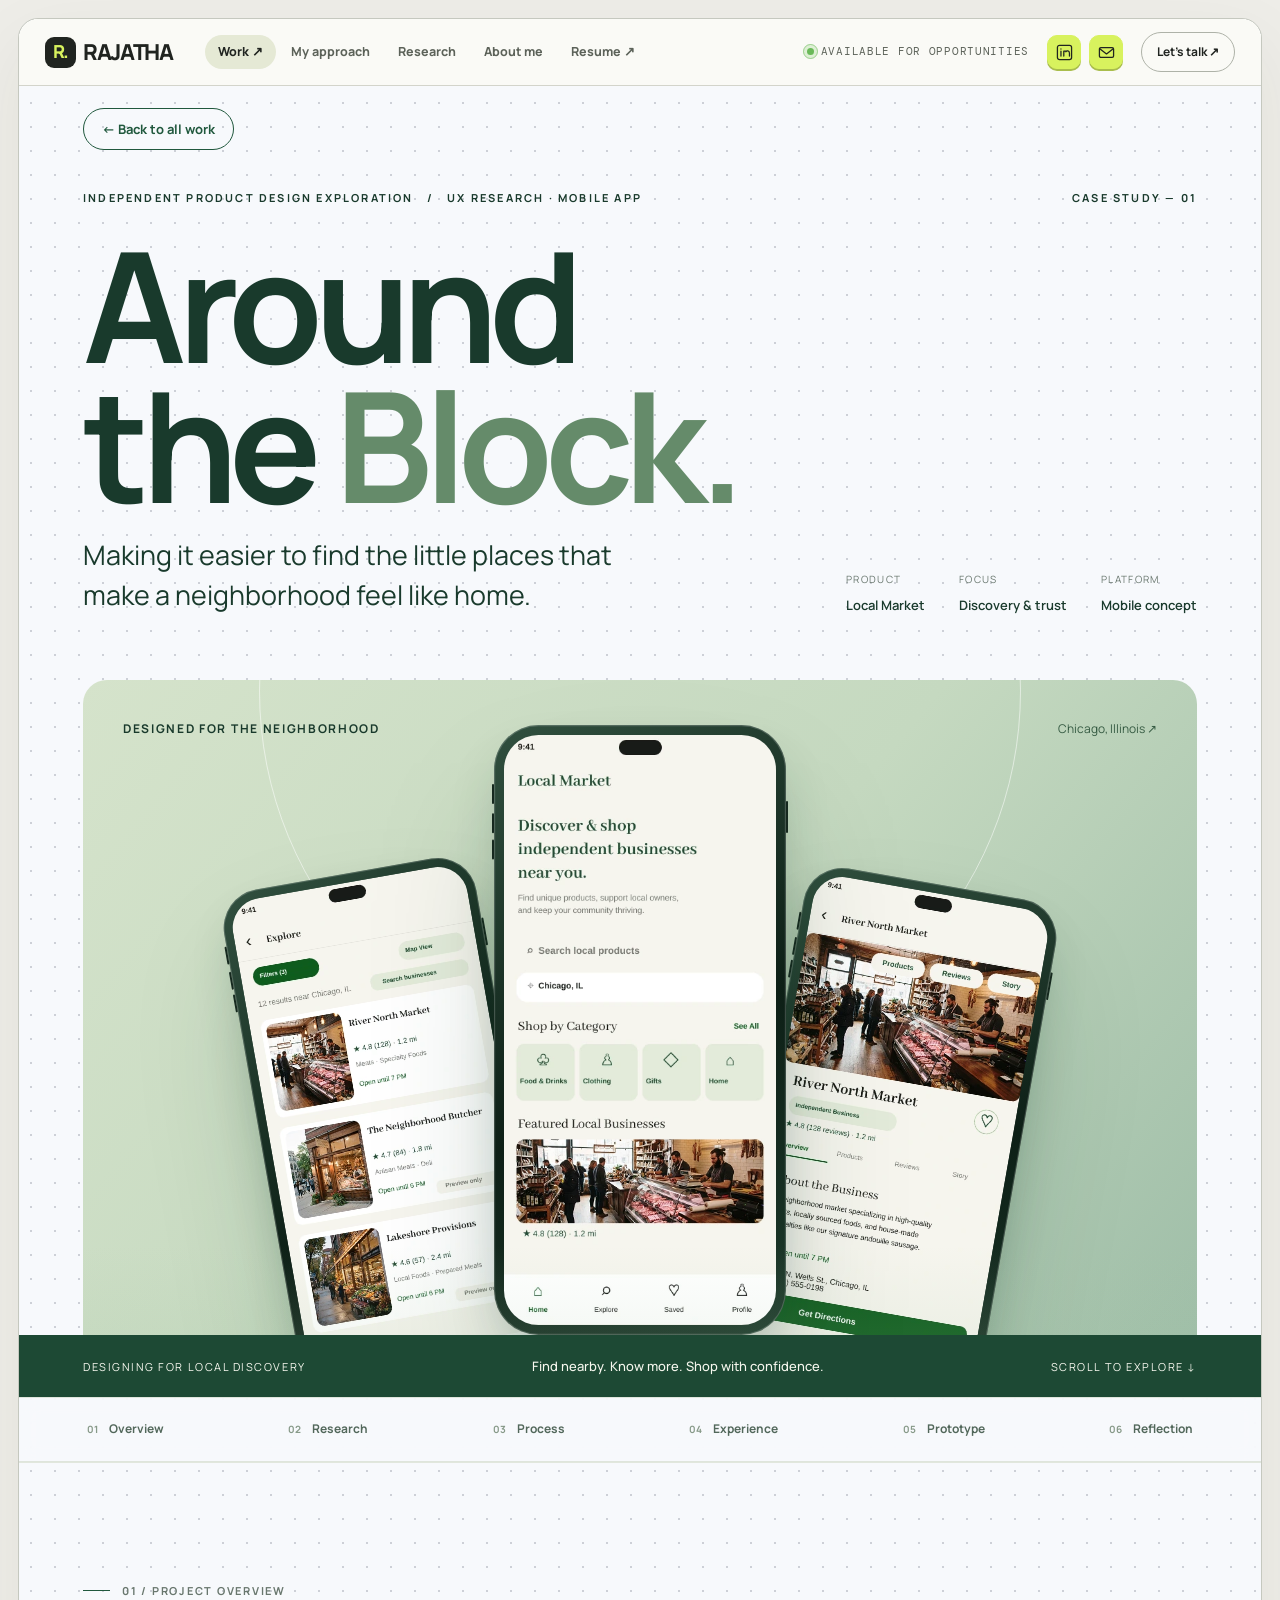
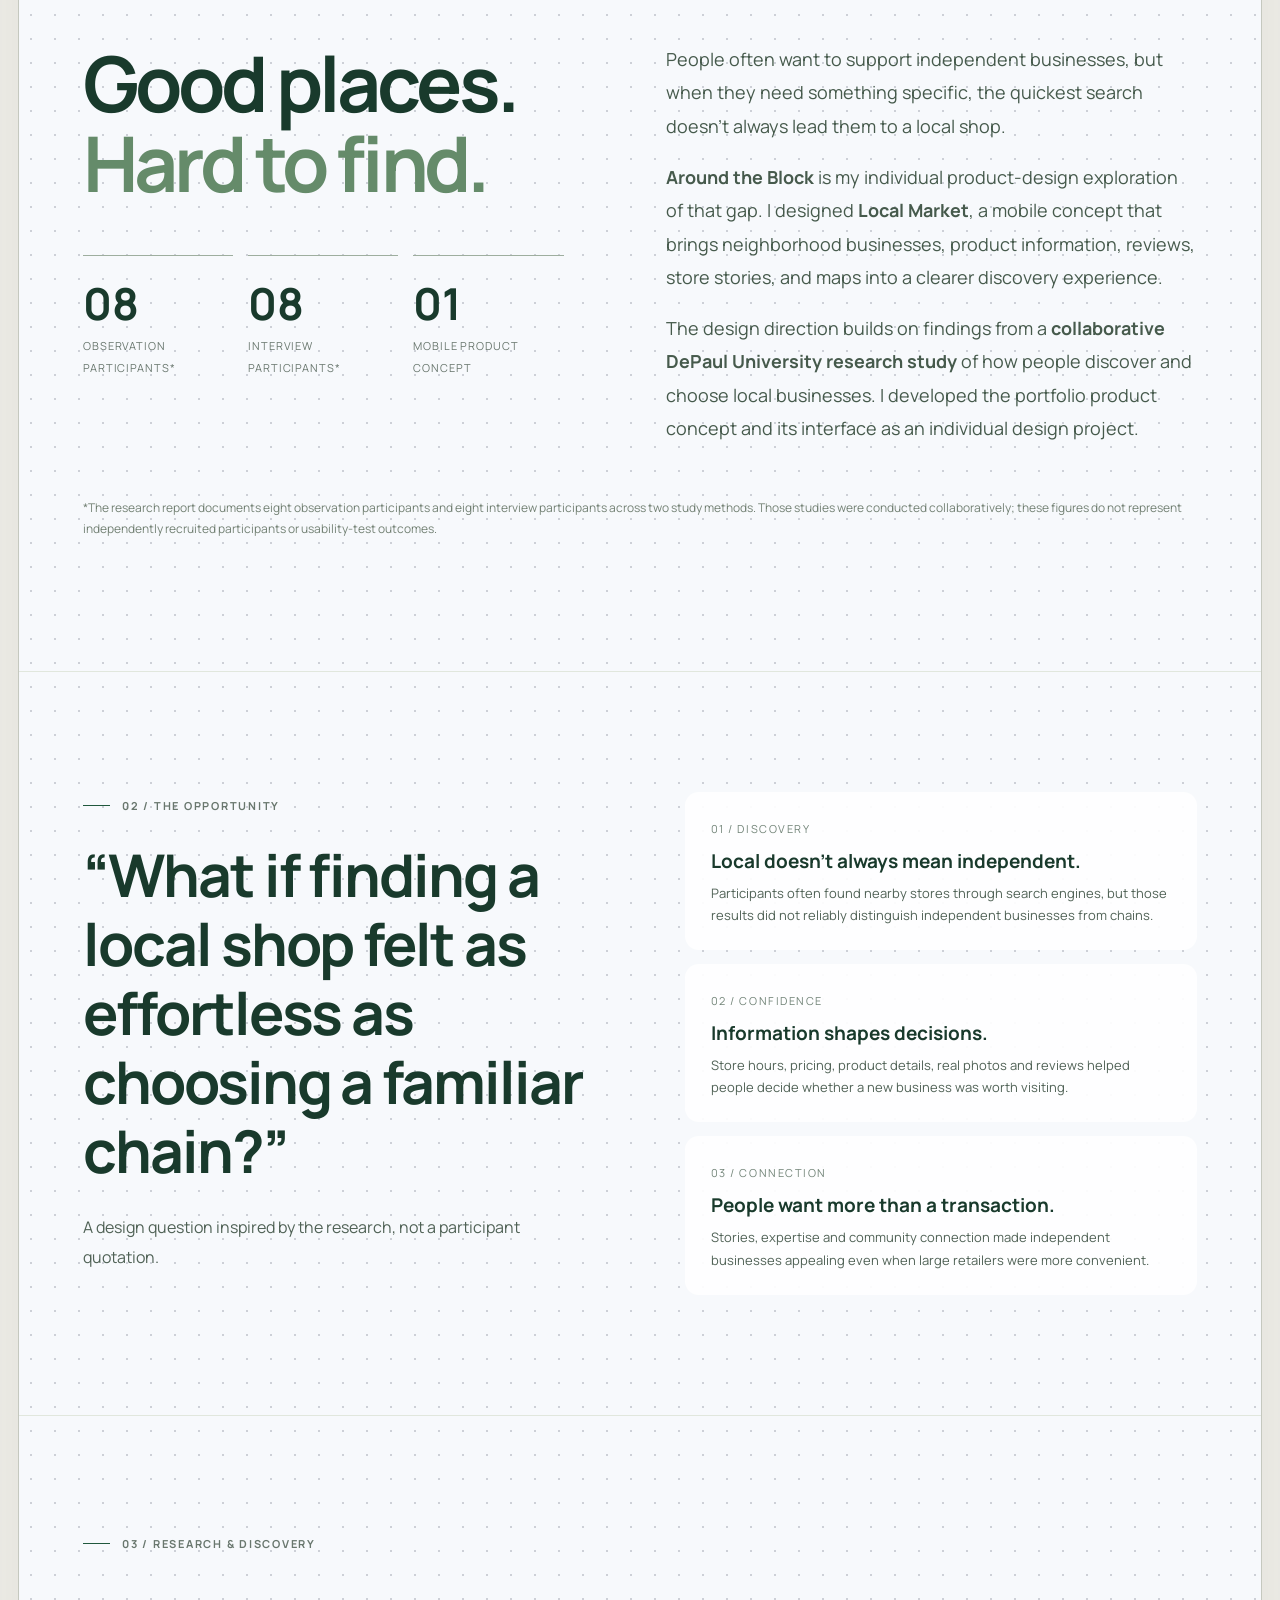
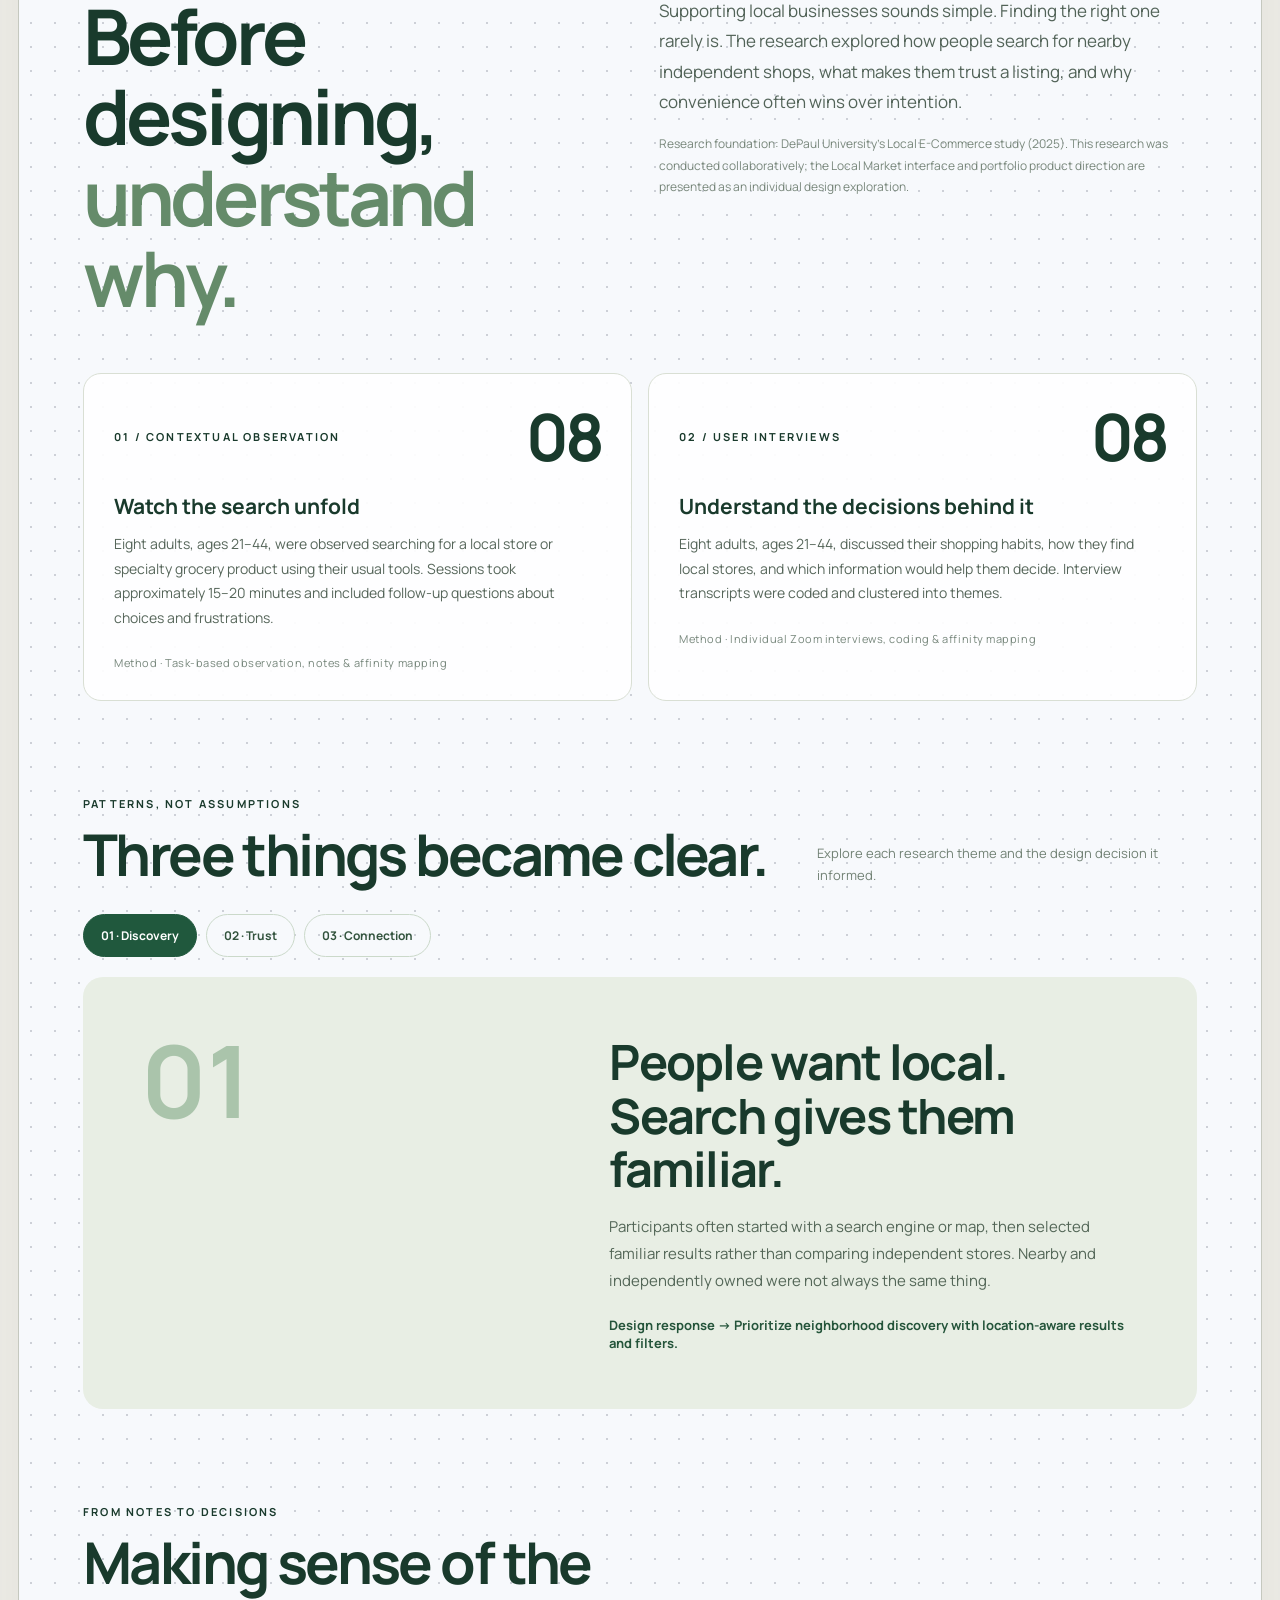
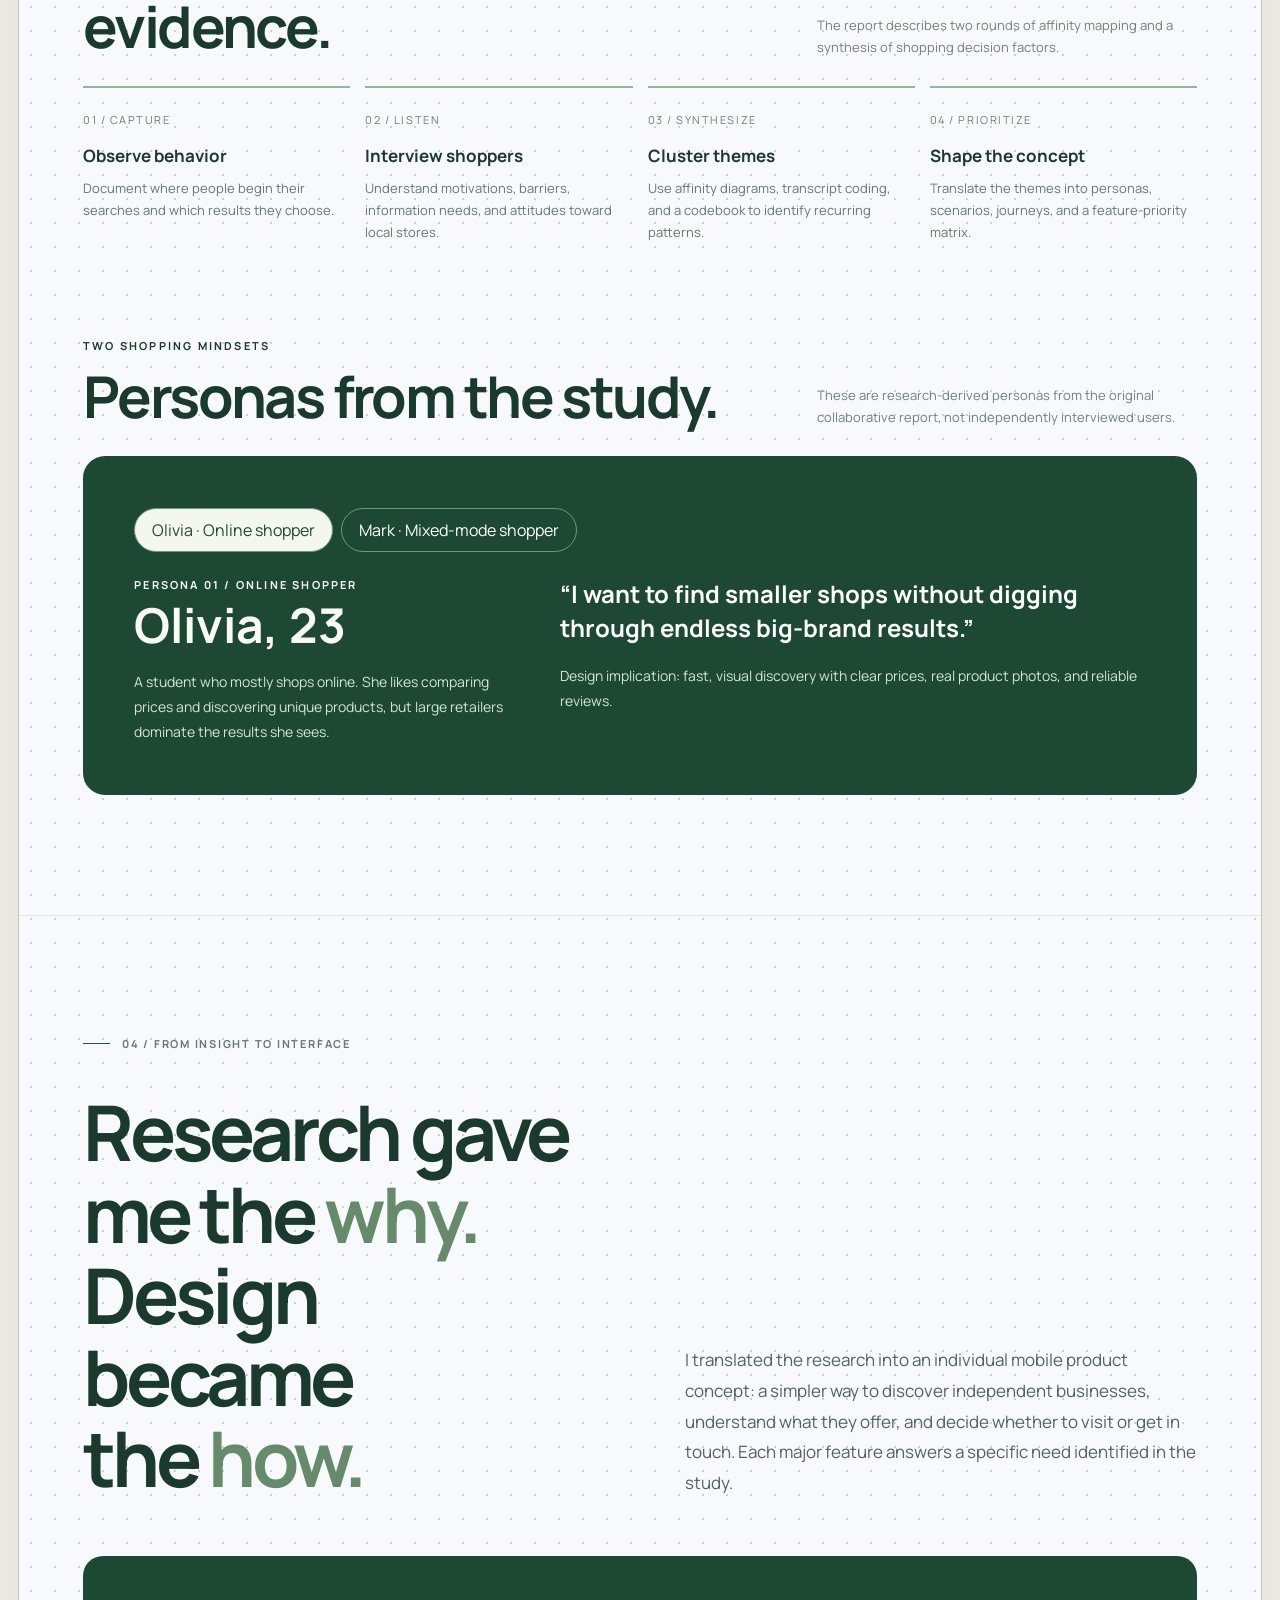
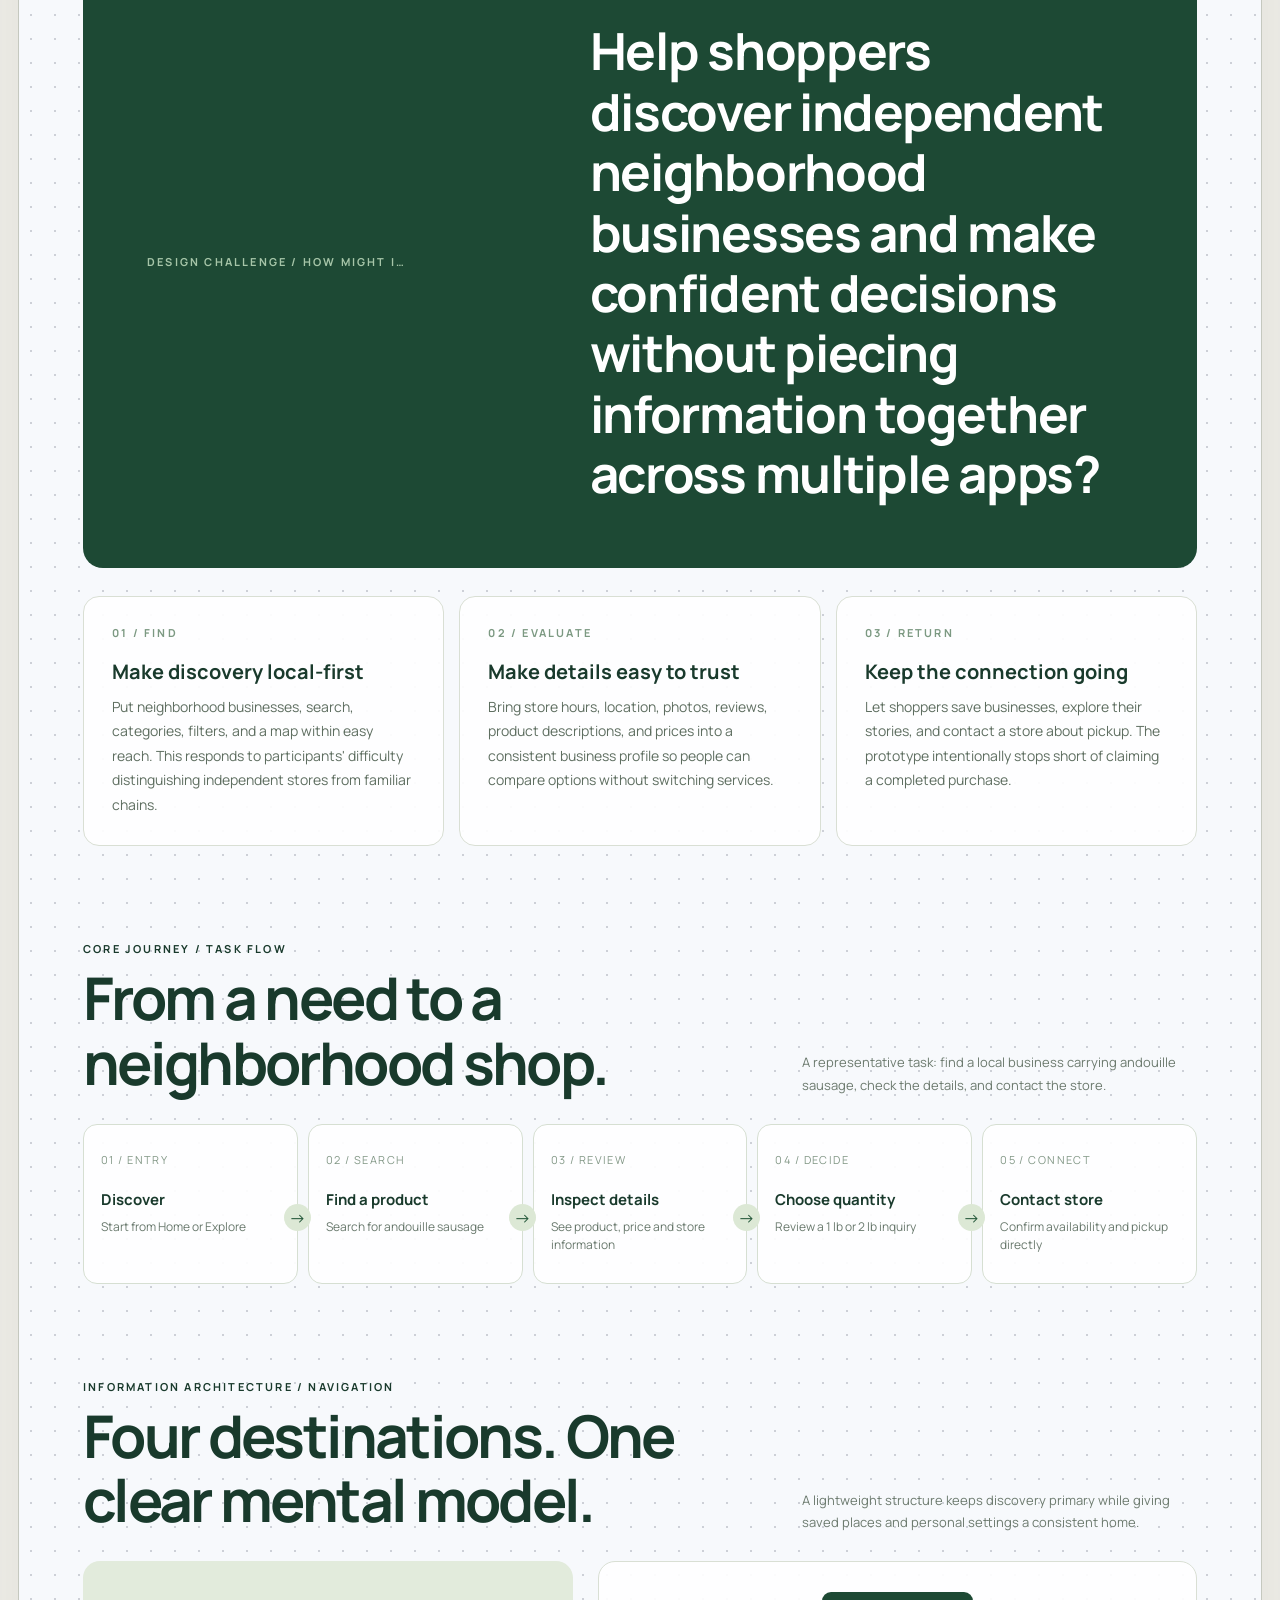
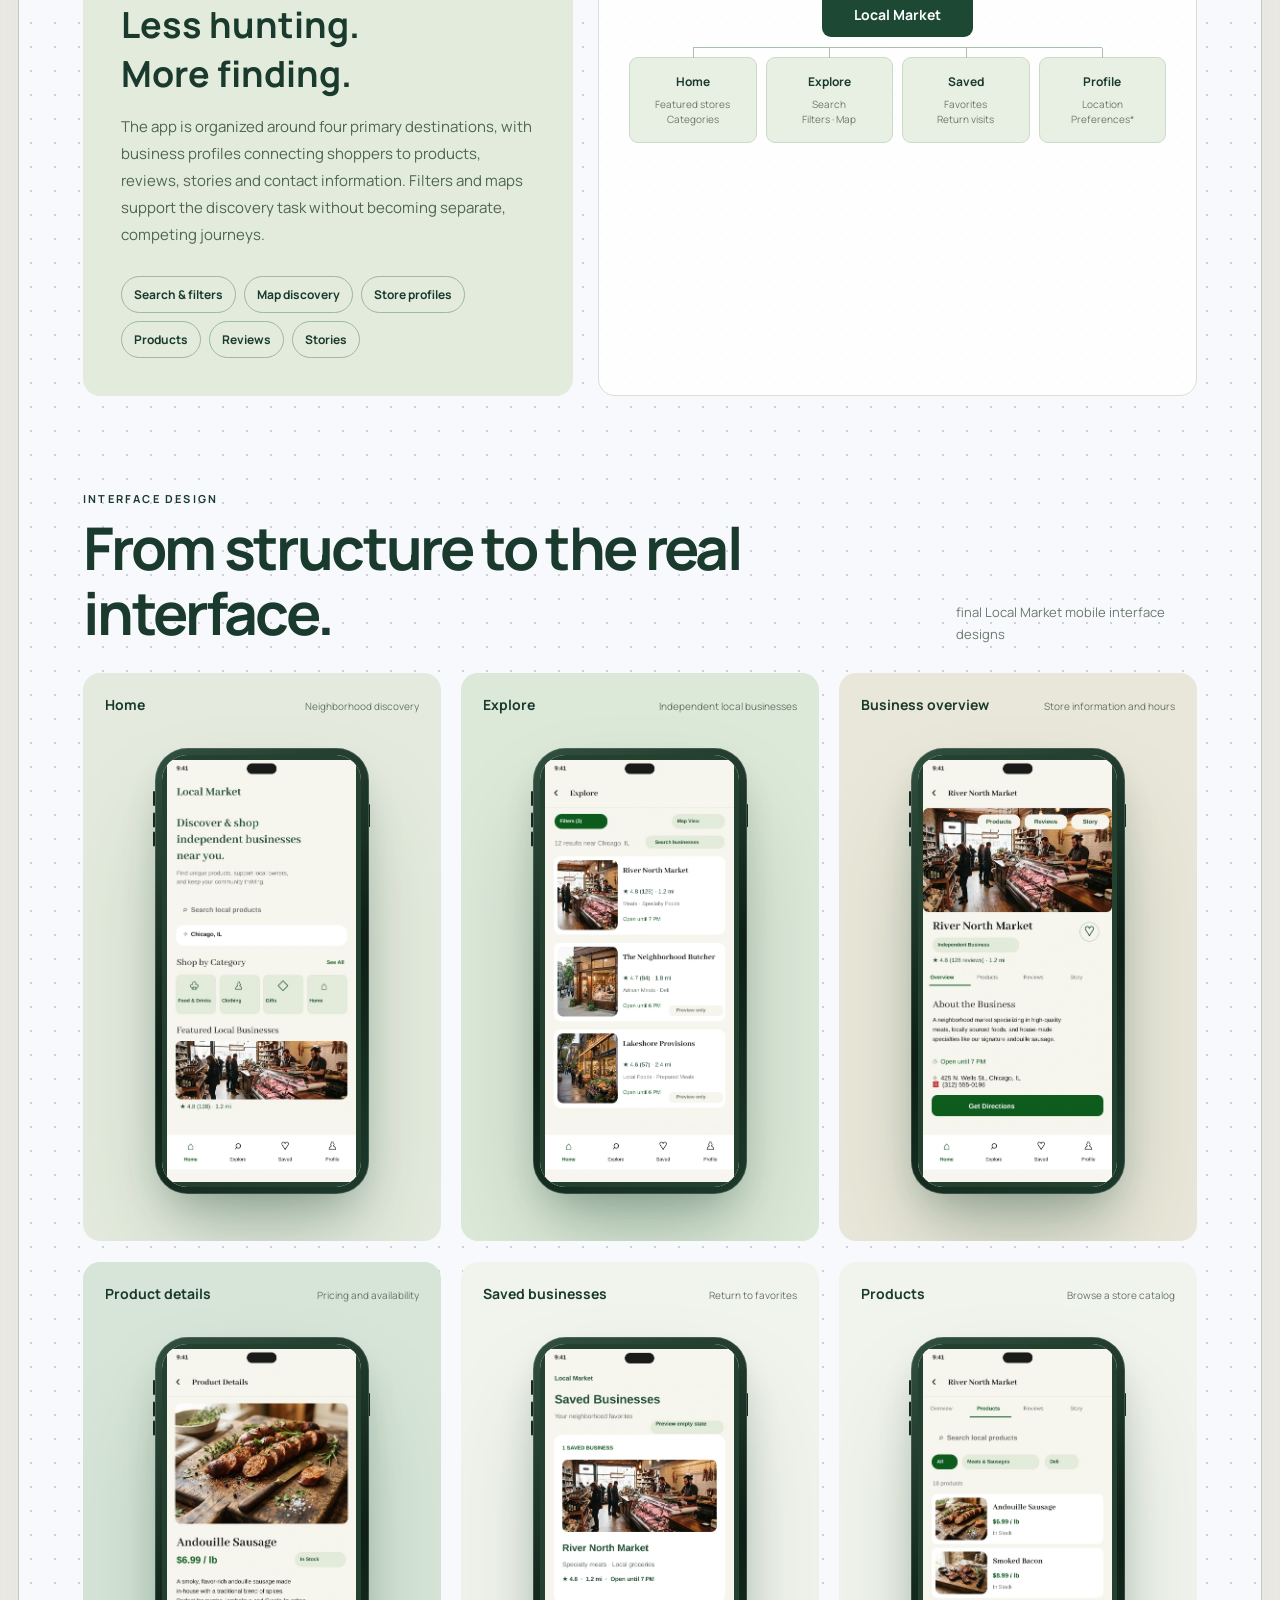
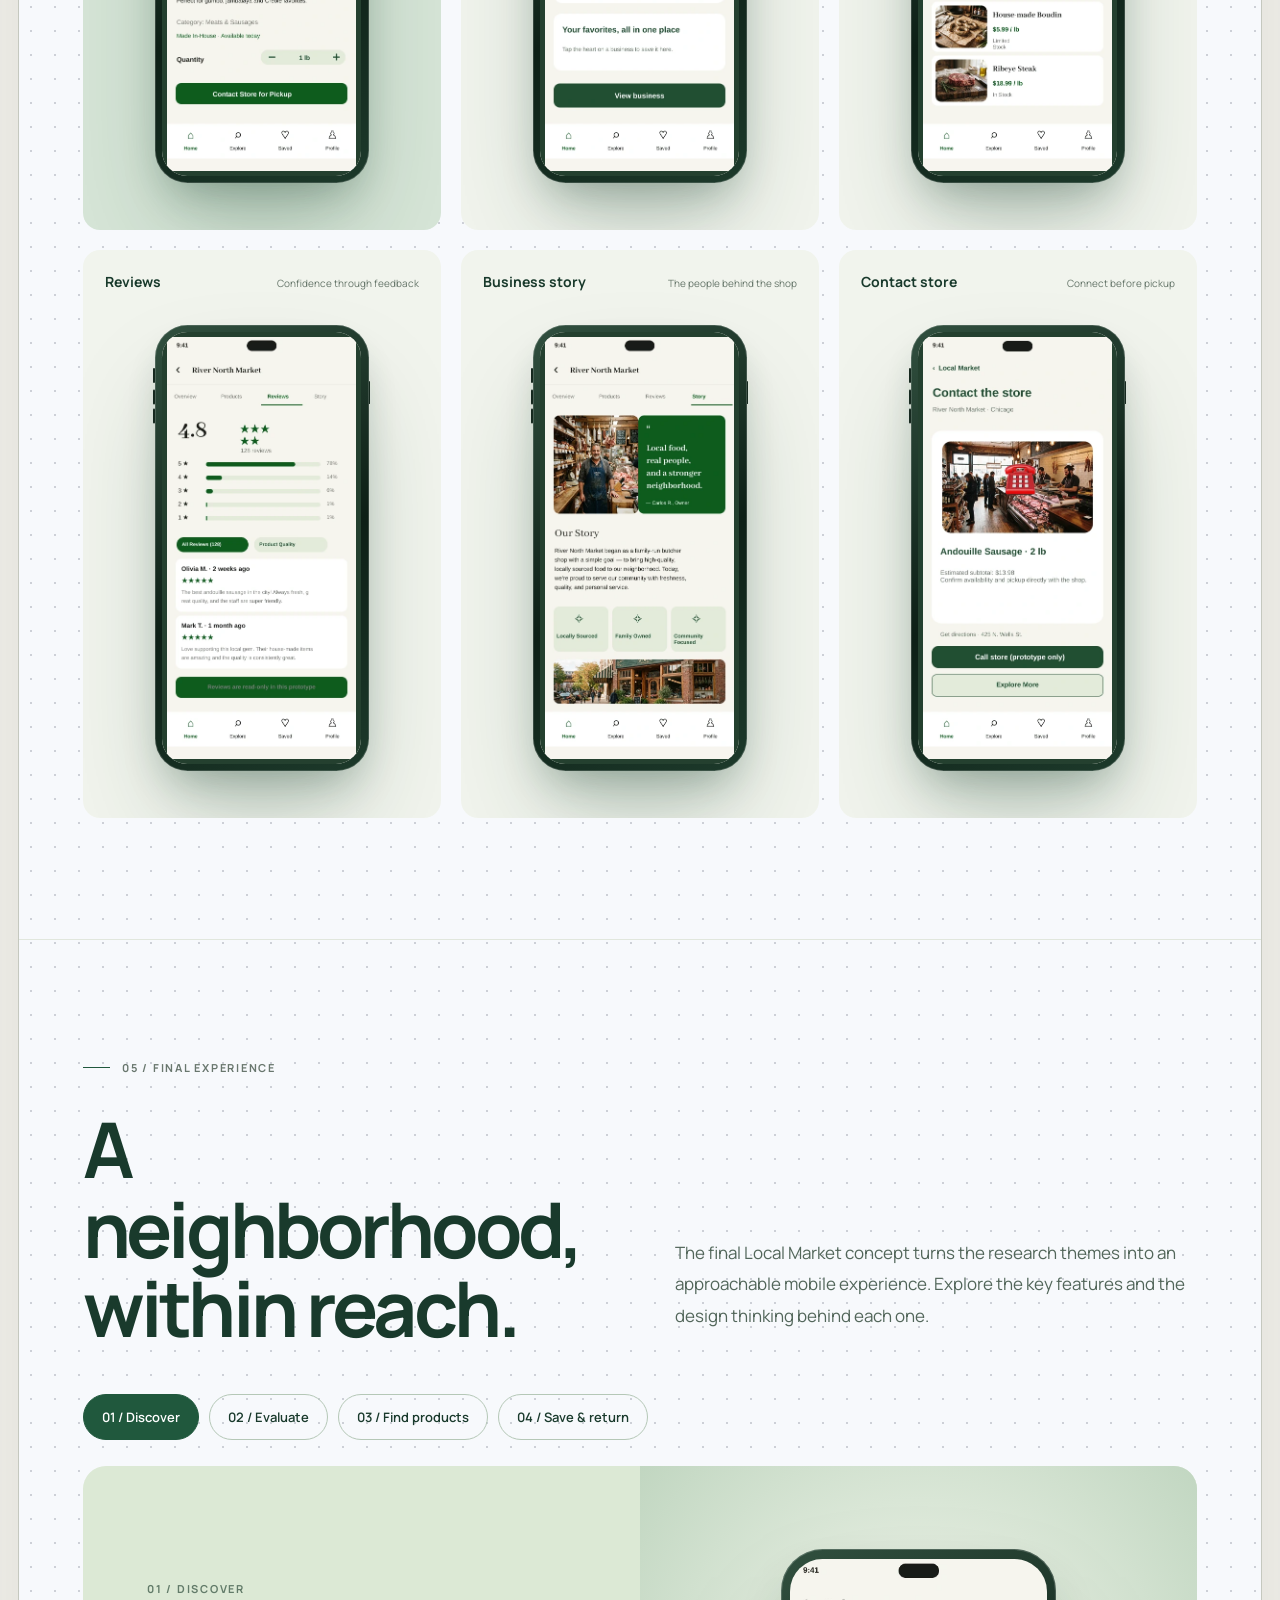
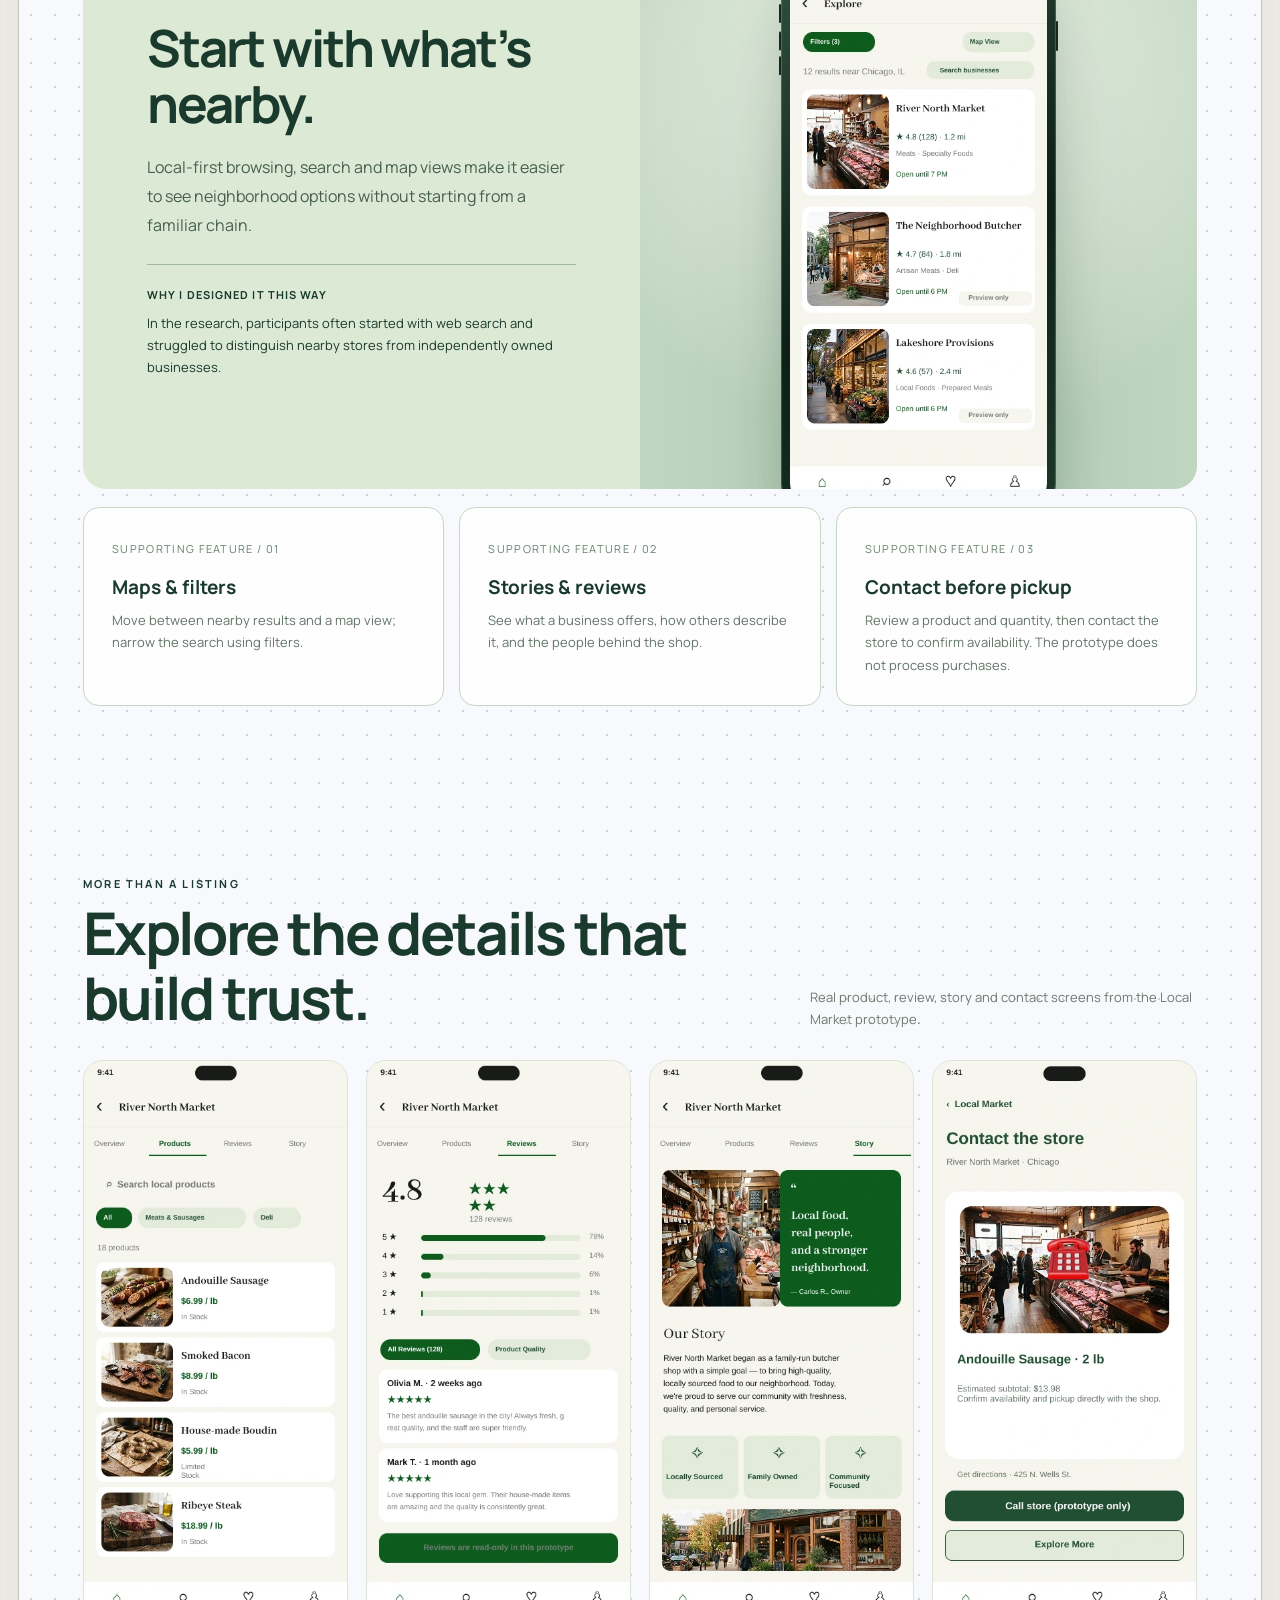
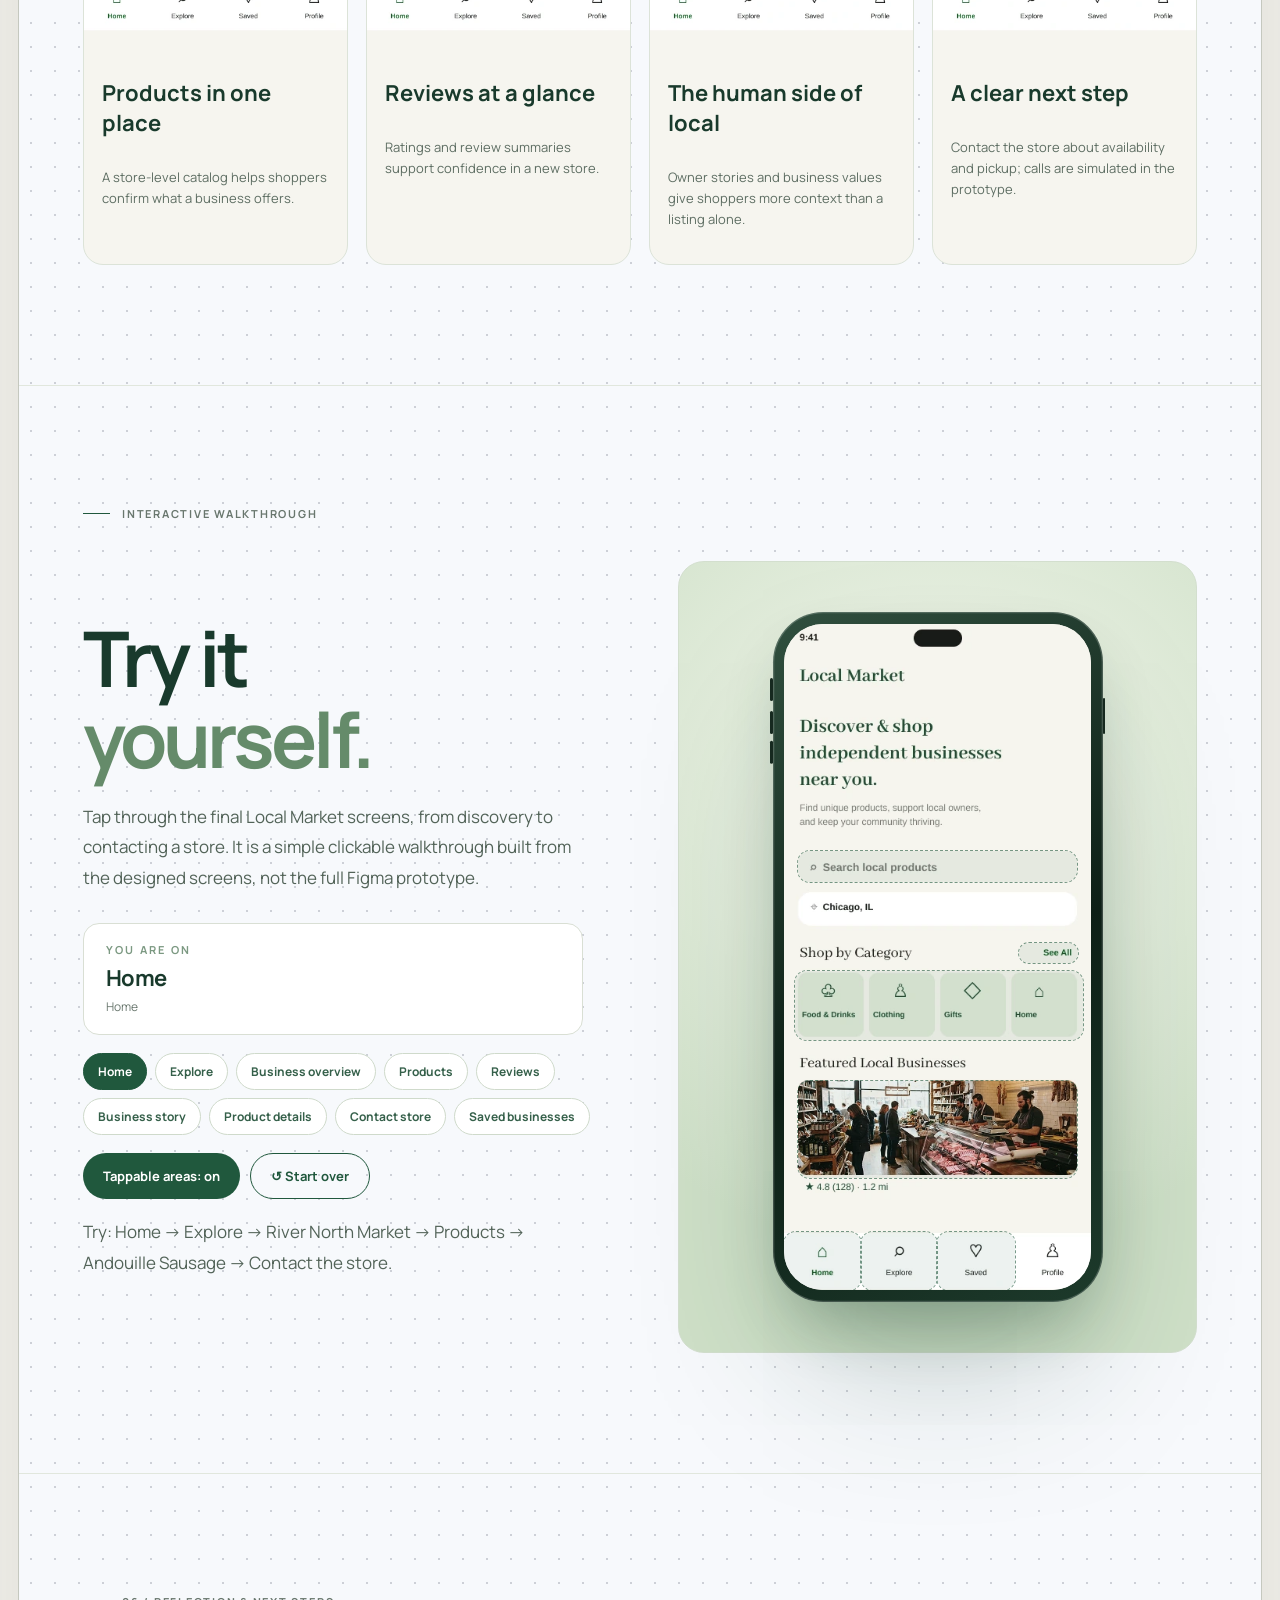
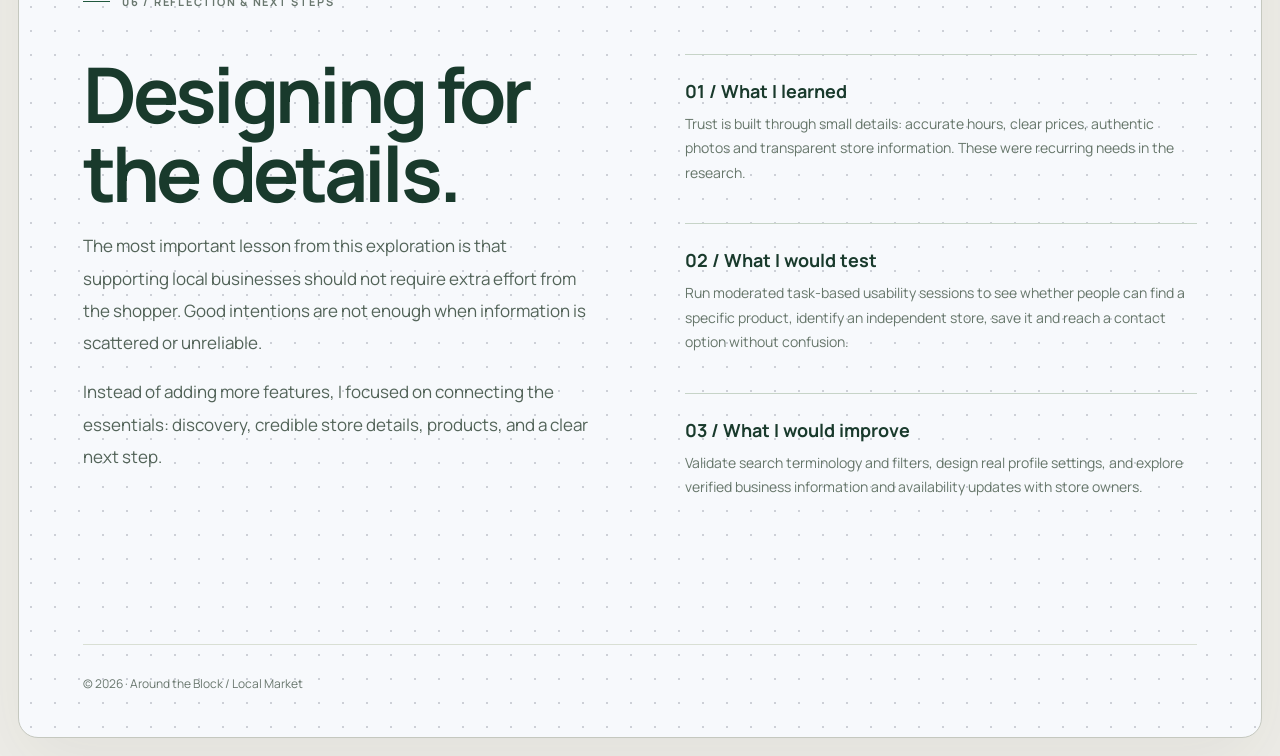
==== commit bc3ddc1d: "Around the Block: remove footer tagline Co-Authored-By: Claude Sonnet 5.5 <noreply@anthropic.com> Cl" ====
--- a/around-the-block.html
+++ b/around-the-block.html
@@ -222,7 +222,7 @@
 </section>
 
 </main>
-<div class="shell"><footer><span>© 2026 · Around the Block / Local Market</span><span>Individual design exploration informed by collaborative academic research</span></footer></div></div></div>
+<div class="shell"><footer><span>© 2026 · Around the Block / Local Market</span></footer></div></div></div>
 <div class="lb" id="lb" hidden role="dialog" aria-modal="true" aria-label="Screen viewer"><button class="lb-x" id="lb-x" type="button" aria-label="Close">×</button><button class="lb-n prev" id="lb-prev" type="button" aria-label="Previous screen">‹</button><div class="lb-body"><div class="phone lg"><div class="scr"><img id="lb-img" alt=""/></div></div><div class="lb-cap" id="lb-cap"></div></div><button class="lb-n next" id="lb-next" type="button" aria-label="Next screen">›</button></div>
 <script>const observer=new IntersectionObserver(entries=>{entries.forEach(e=>{if(e.isIntersecting){e.target.classList.add('visible');observer.unobserve(e.target)}})},{threshold:.1});document.querySelectorAll('.reveal').forEach(el=>observer.observe(el));</script>
 <script>
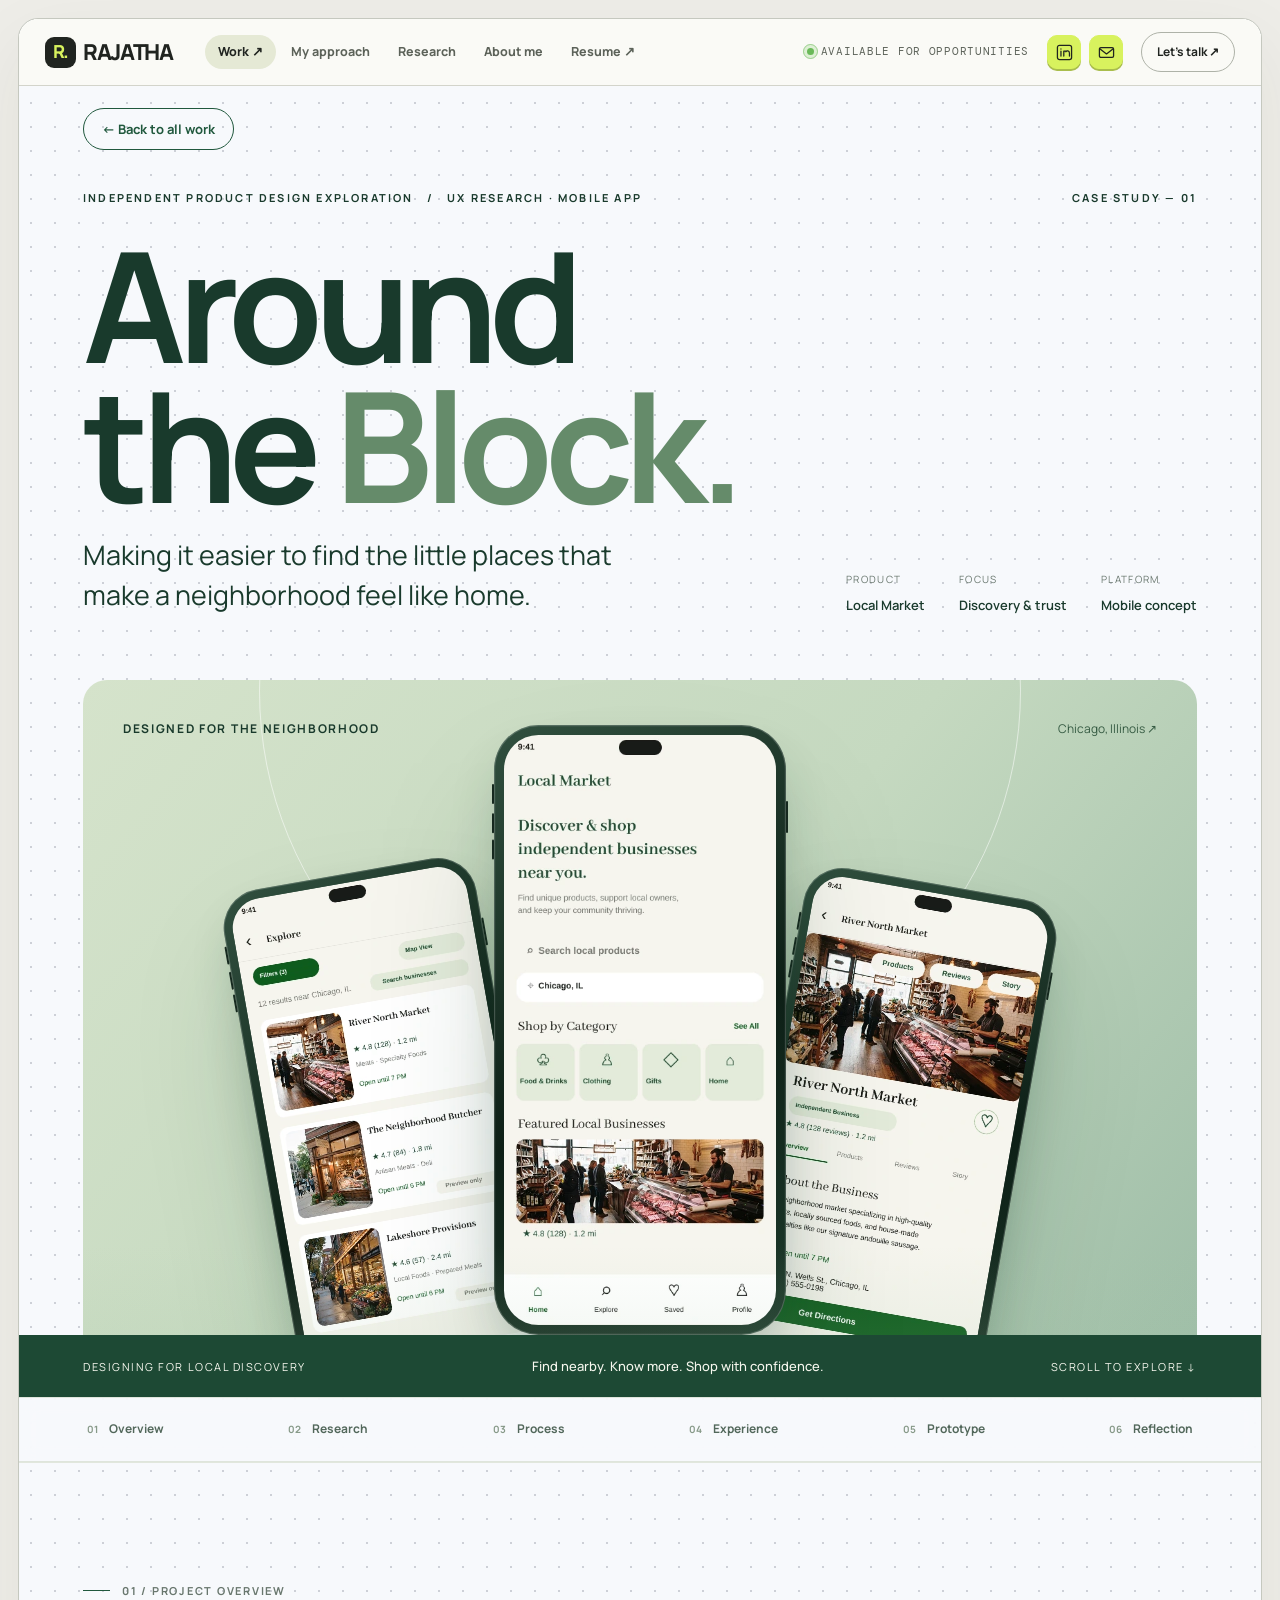
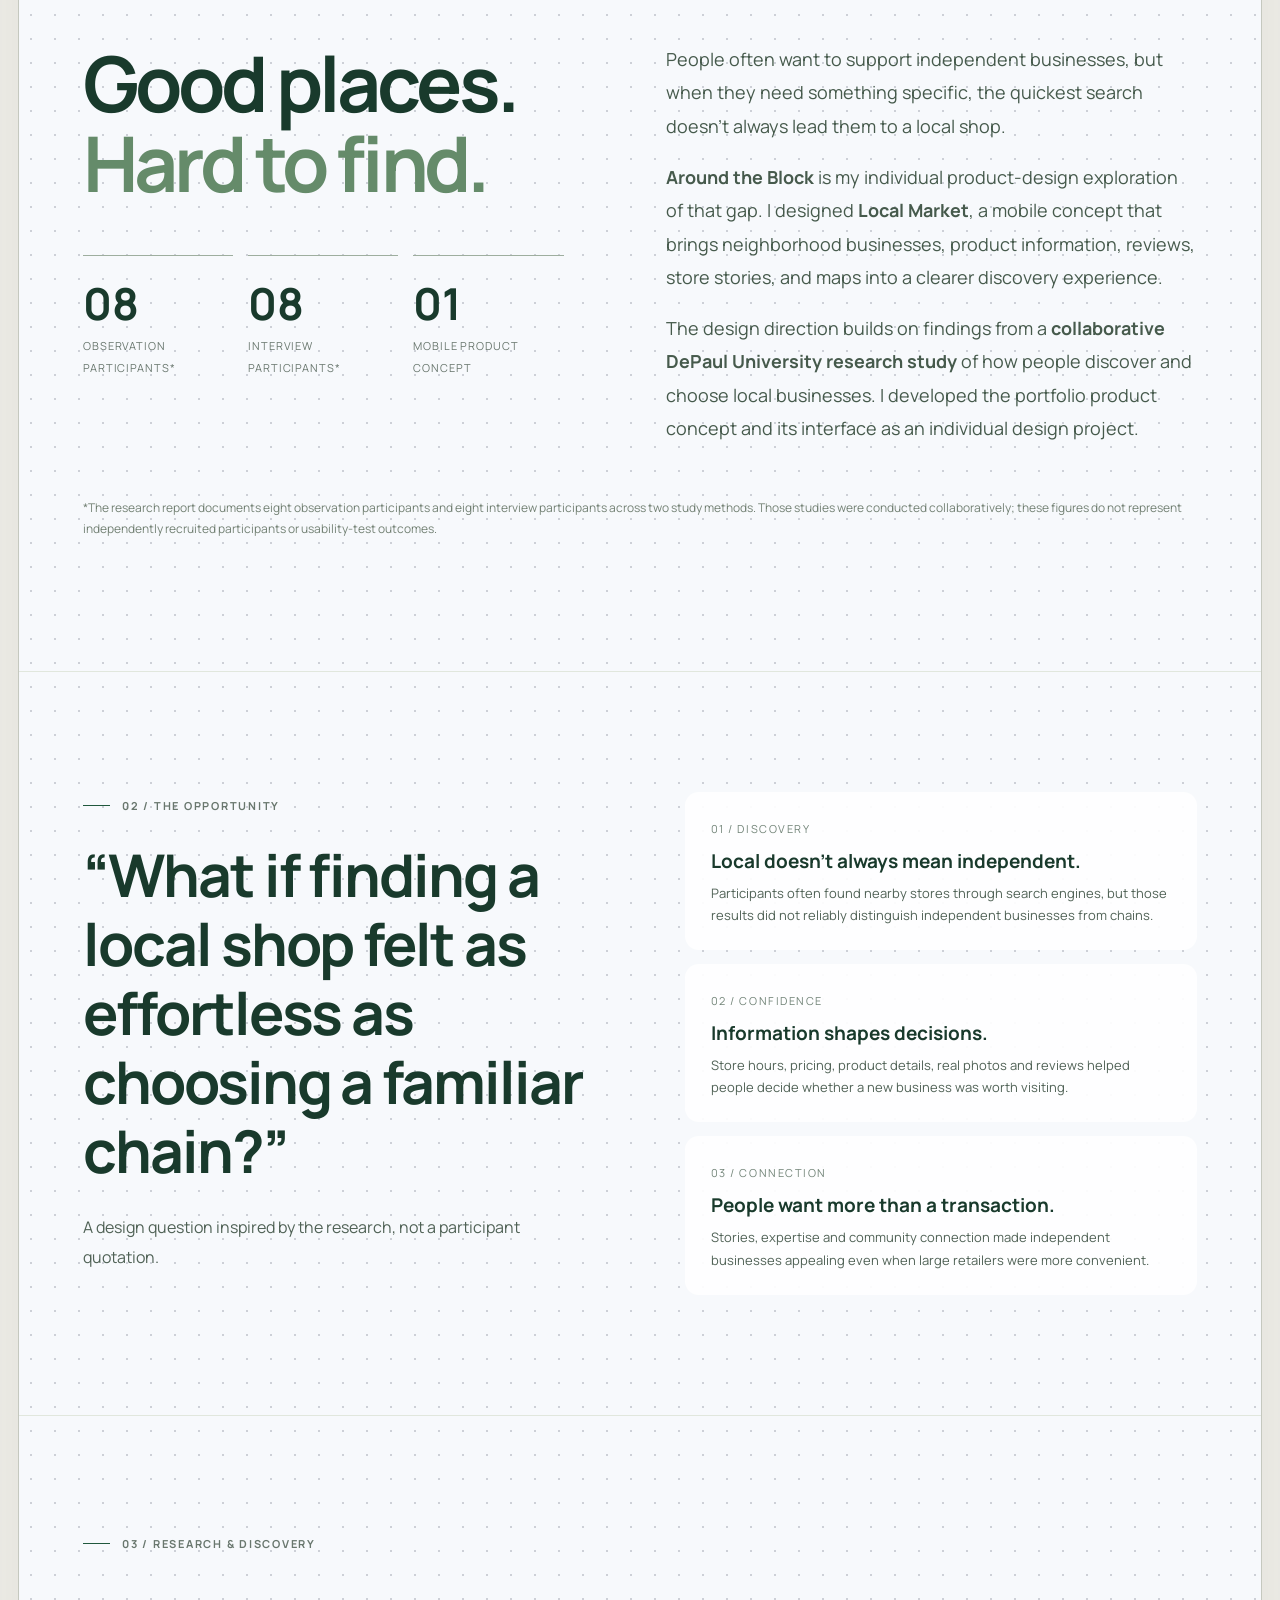
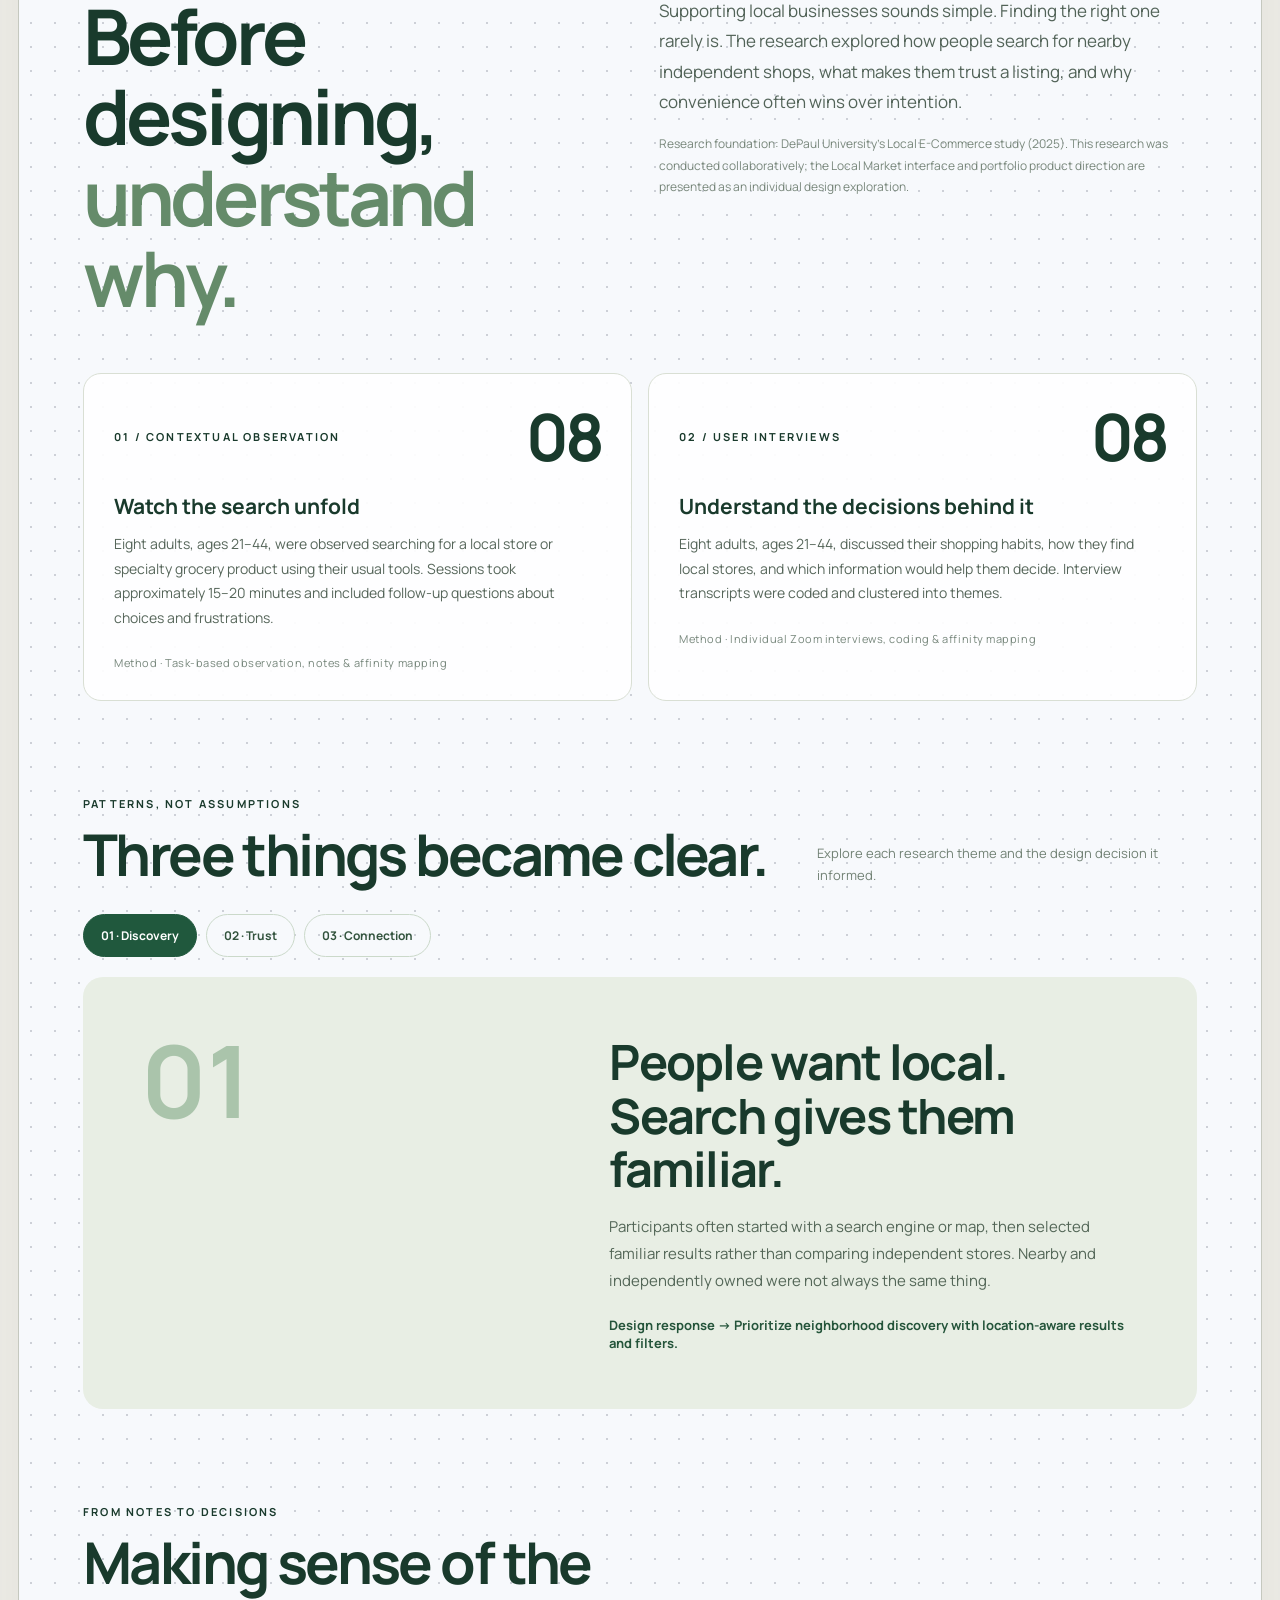
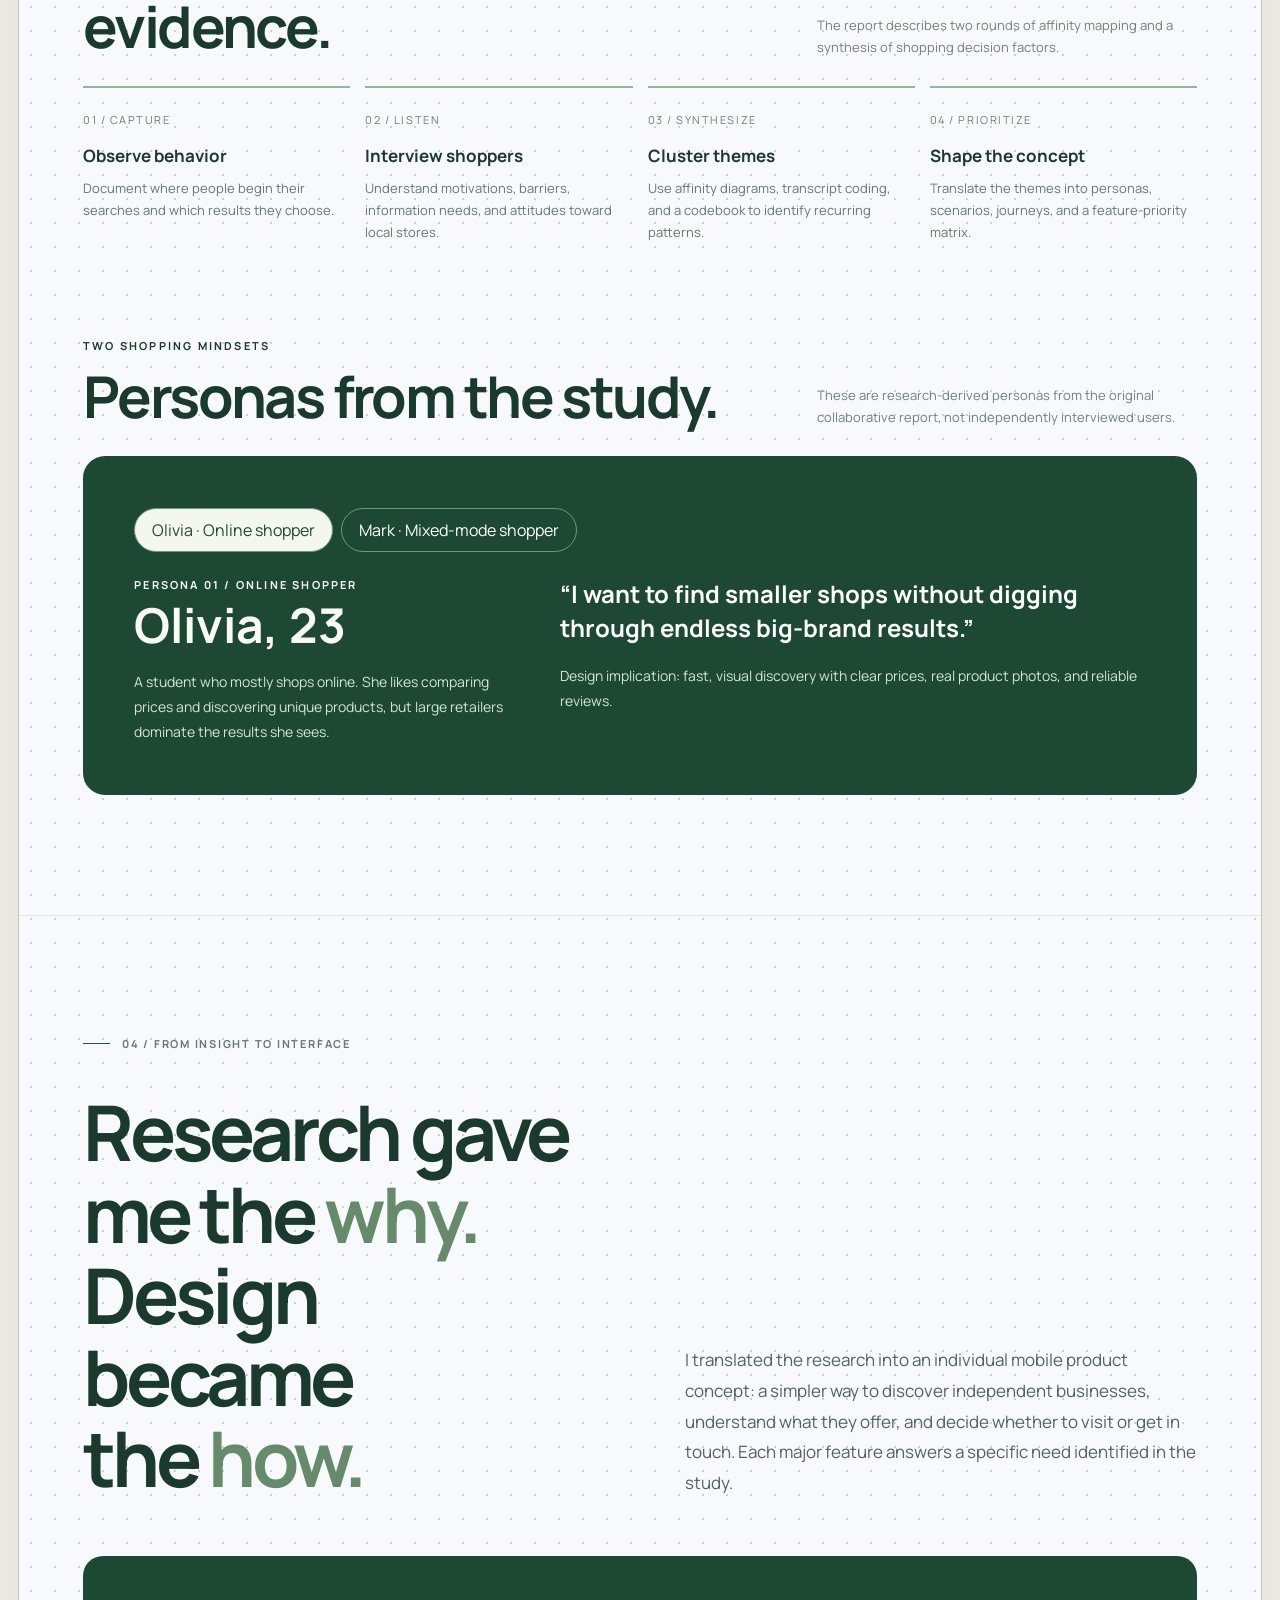
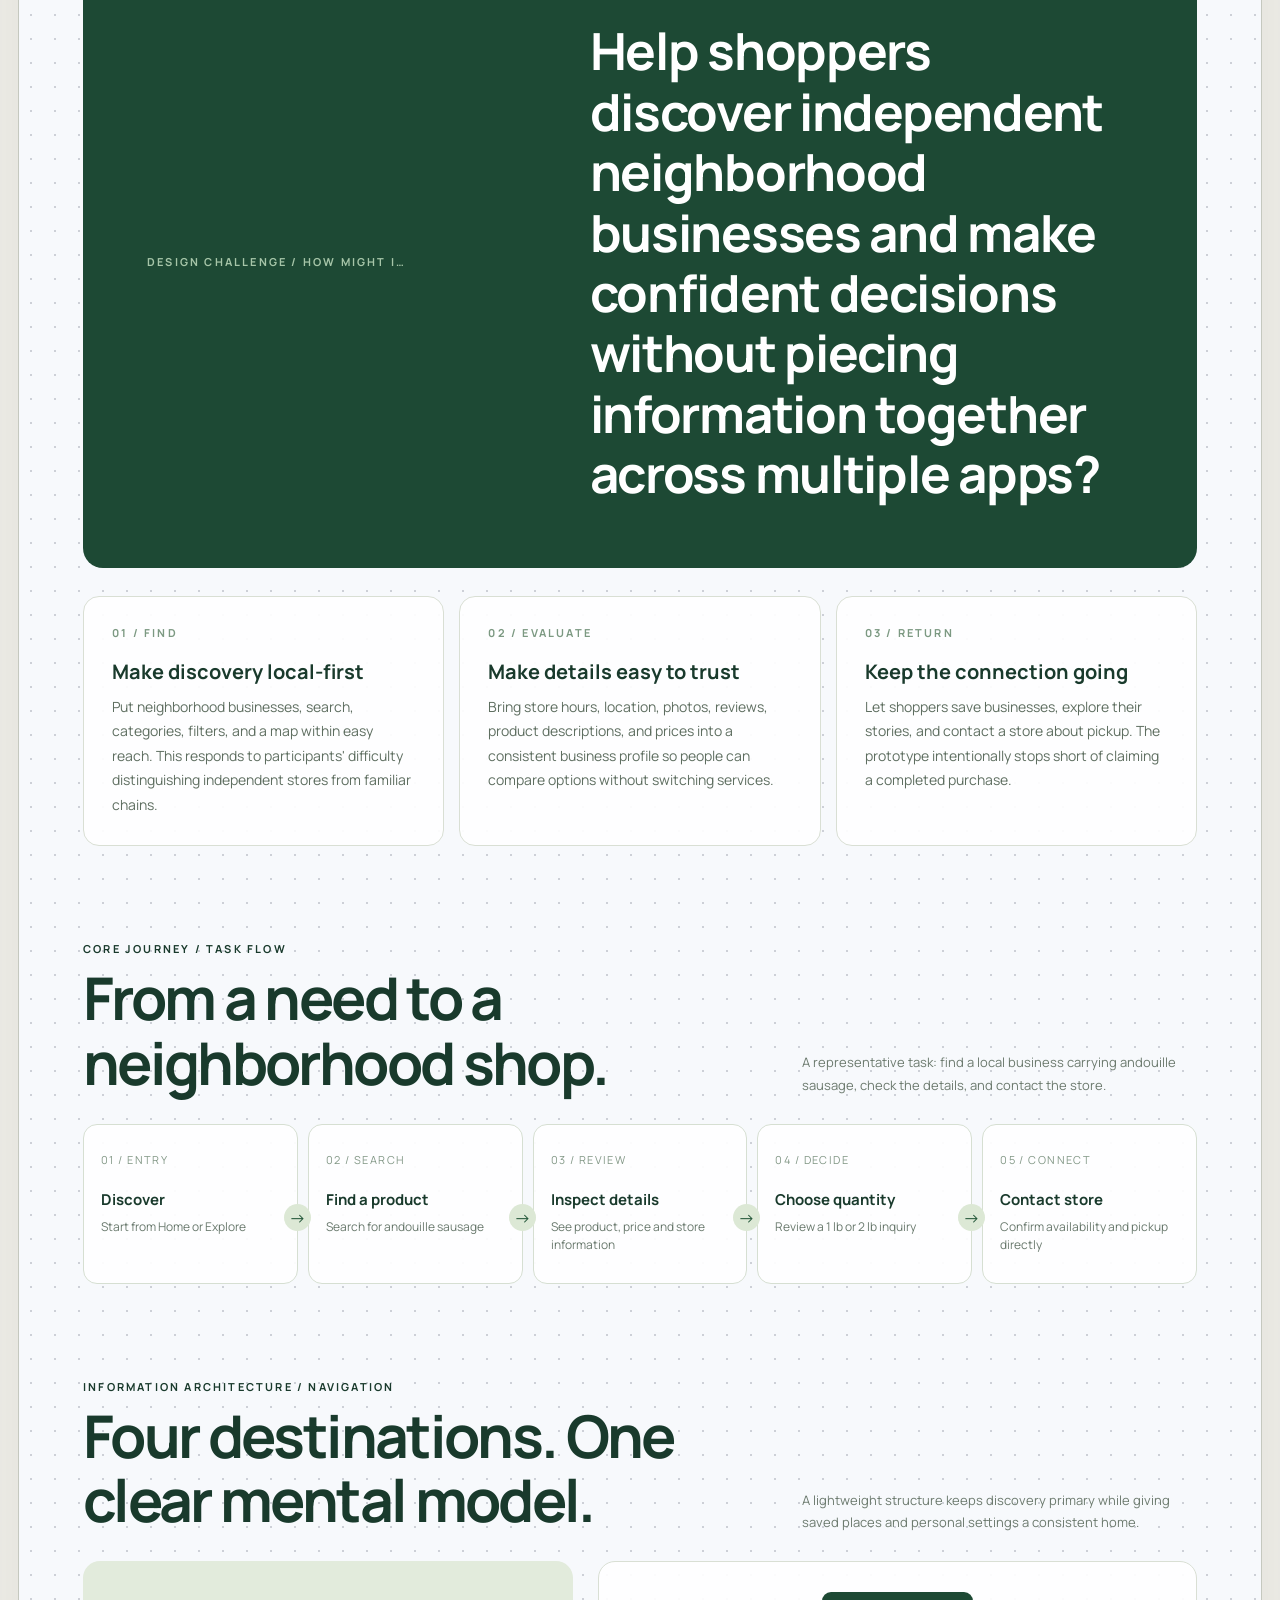
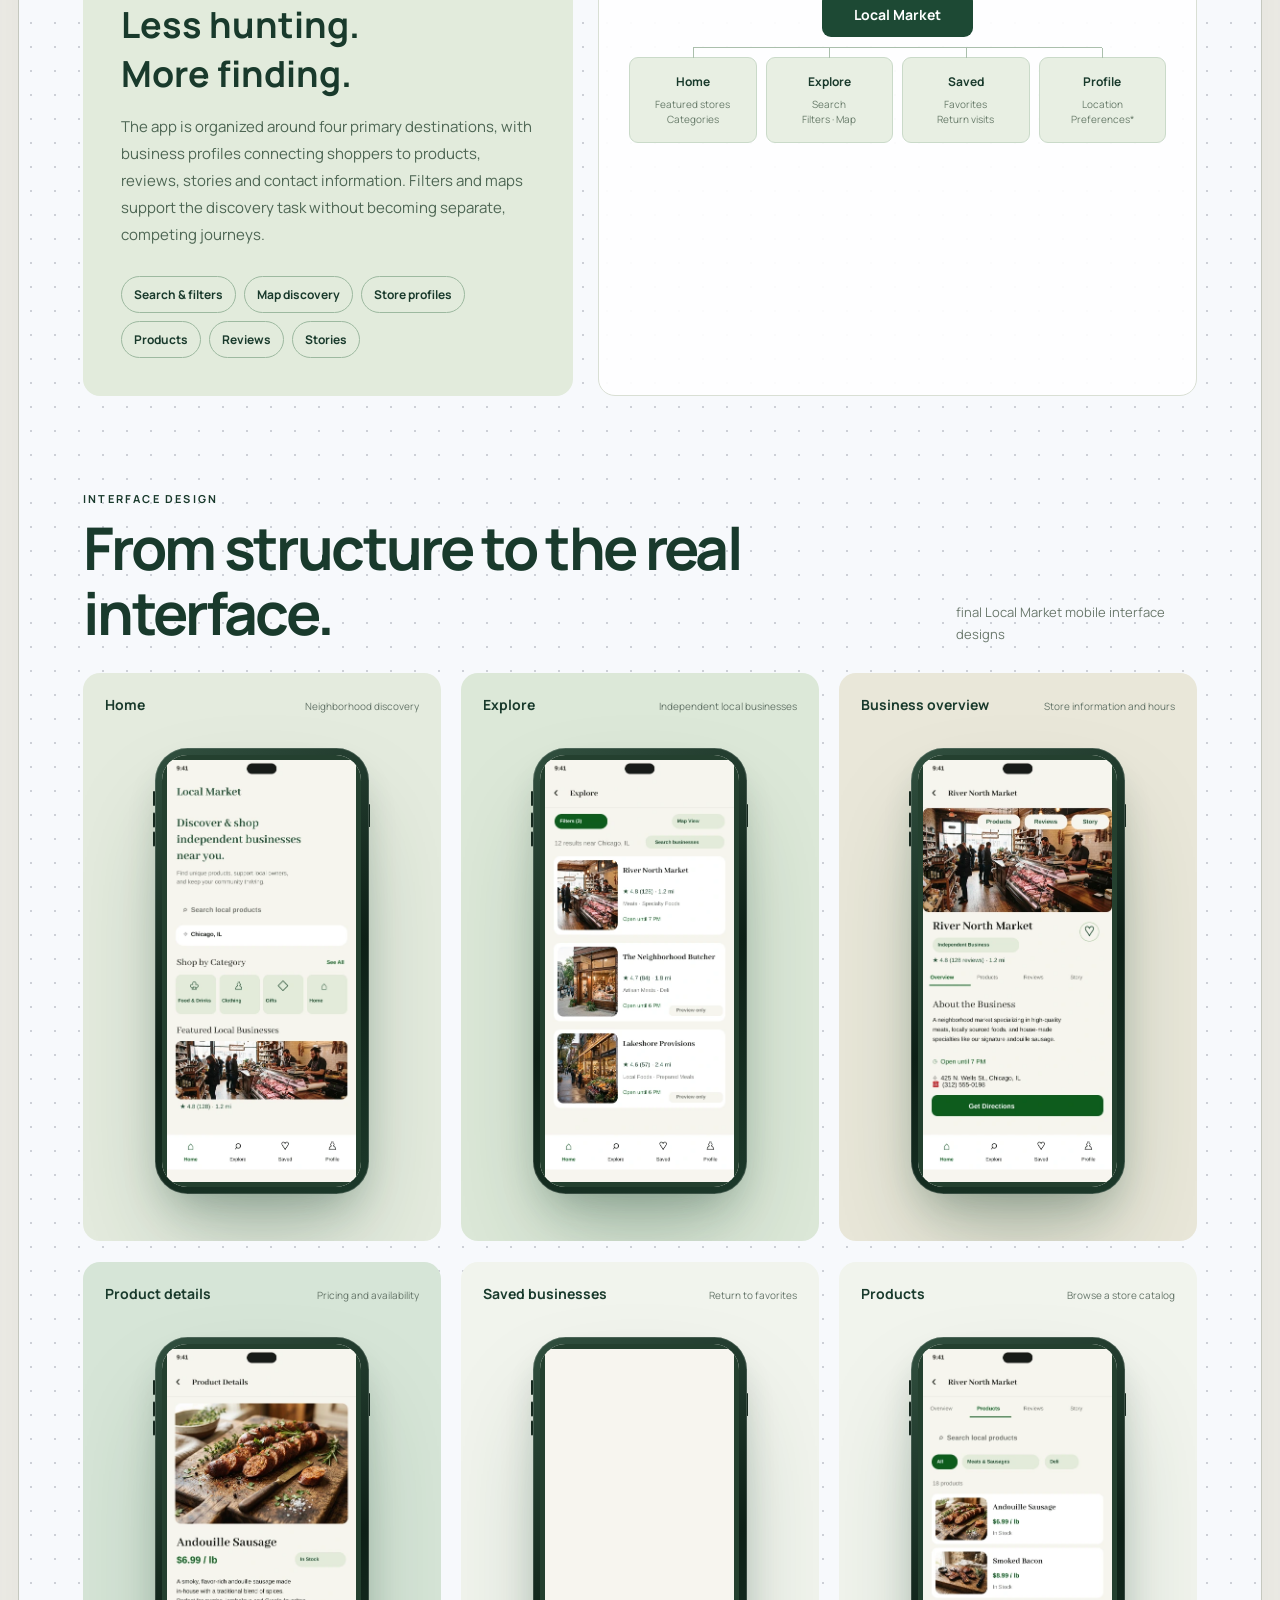
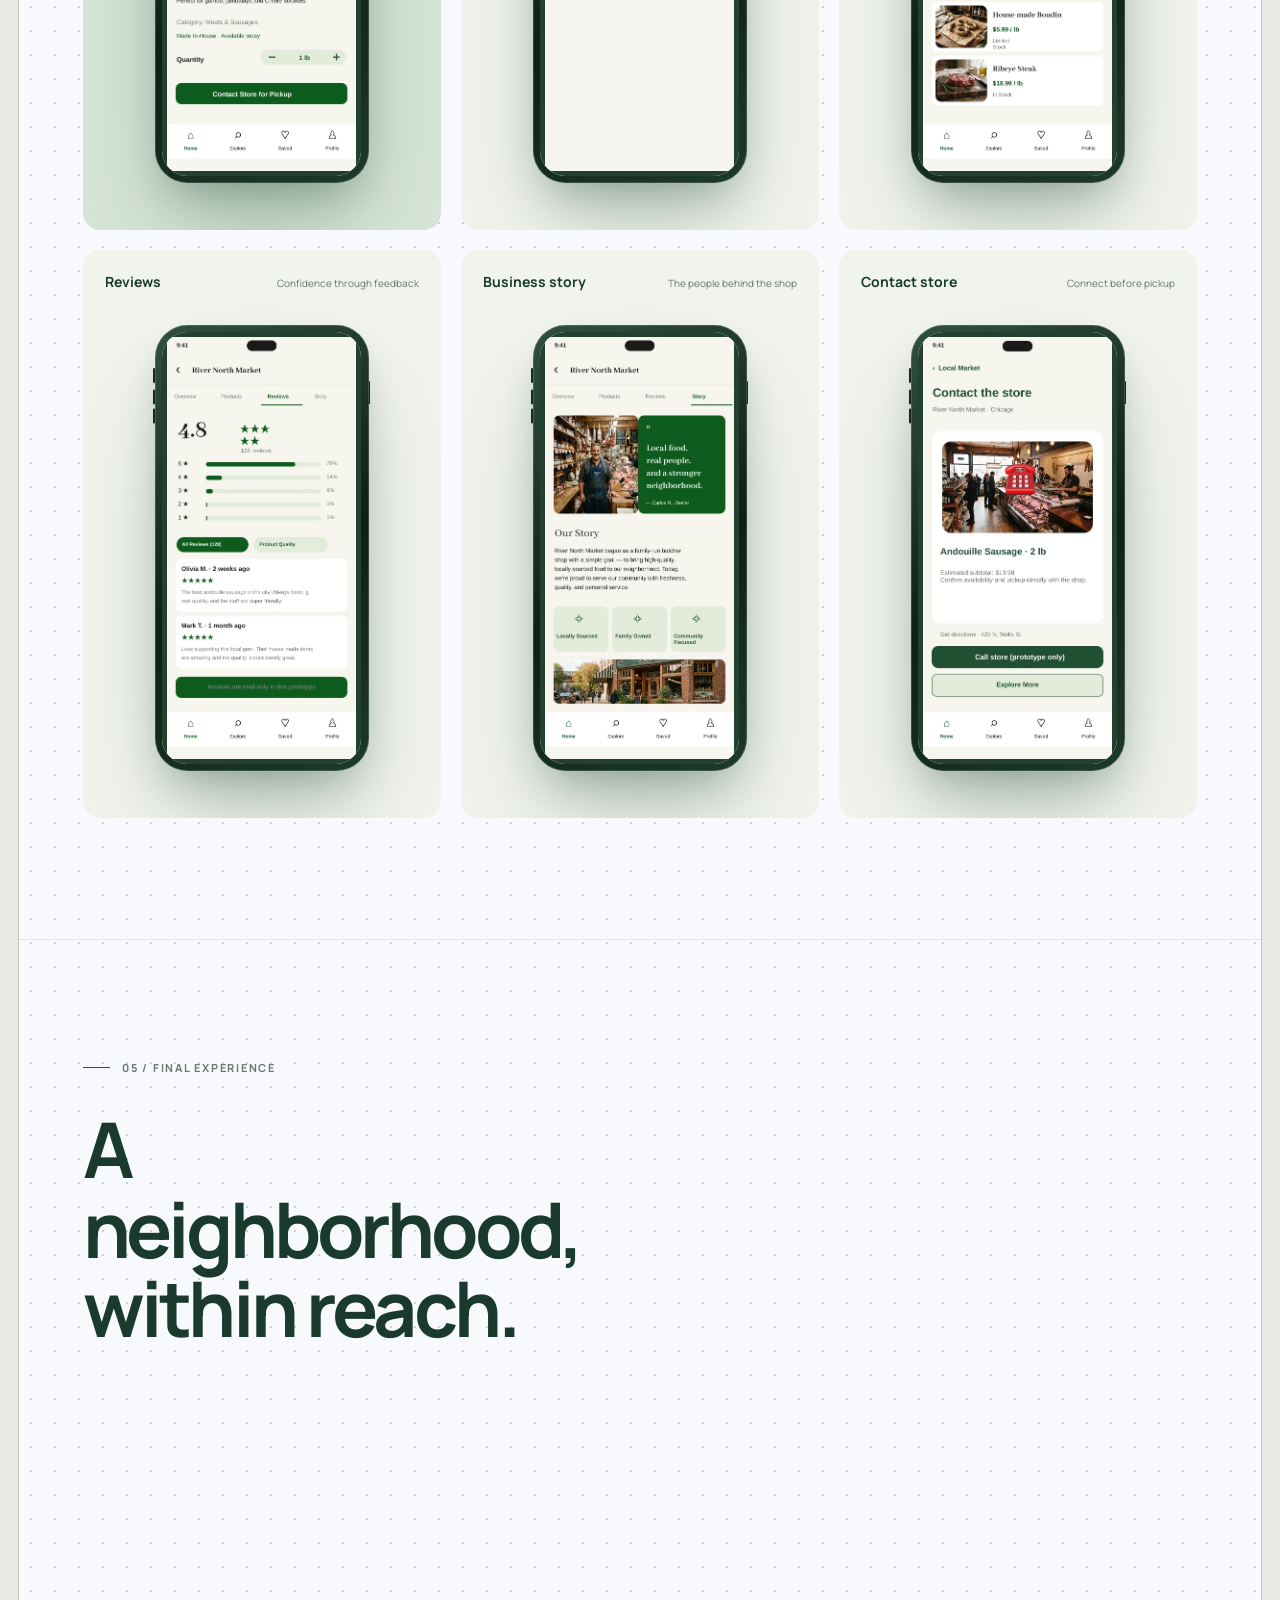
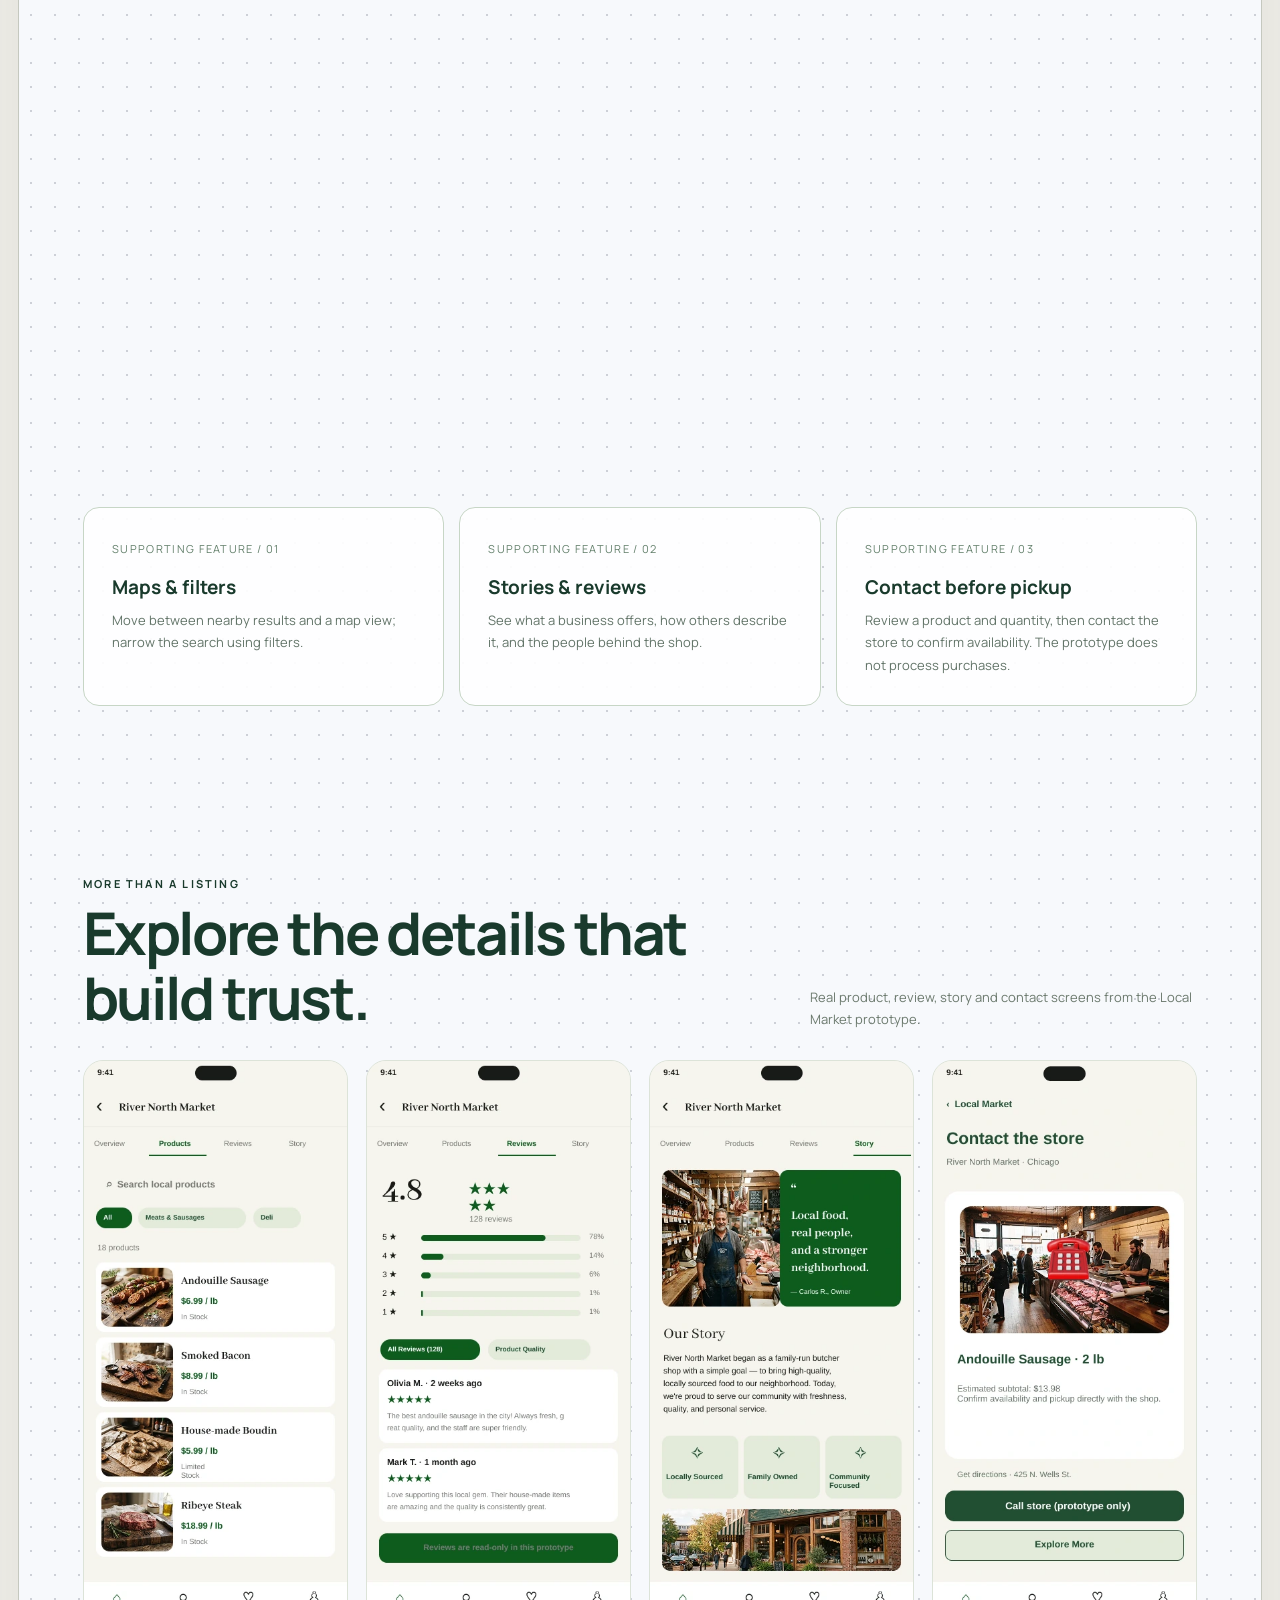
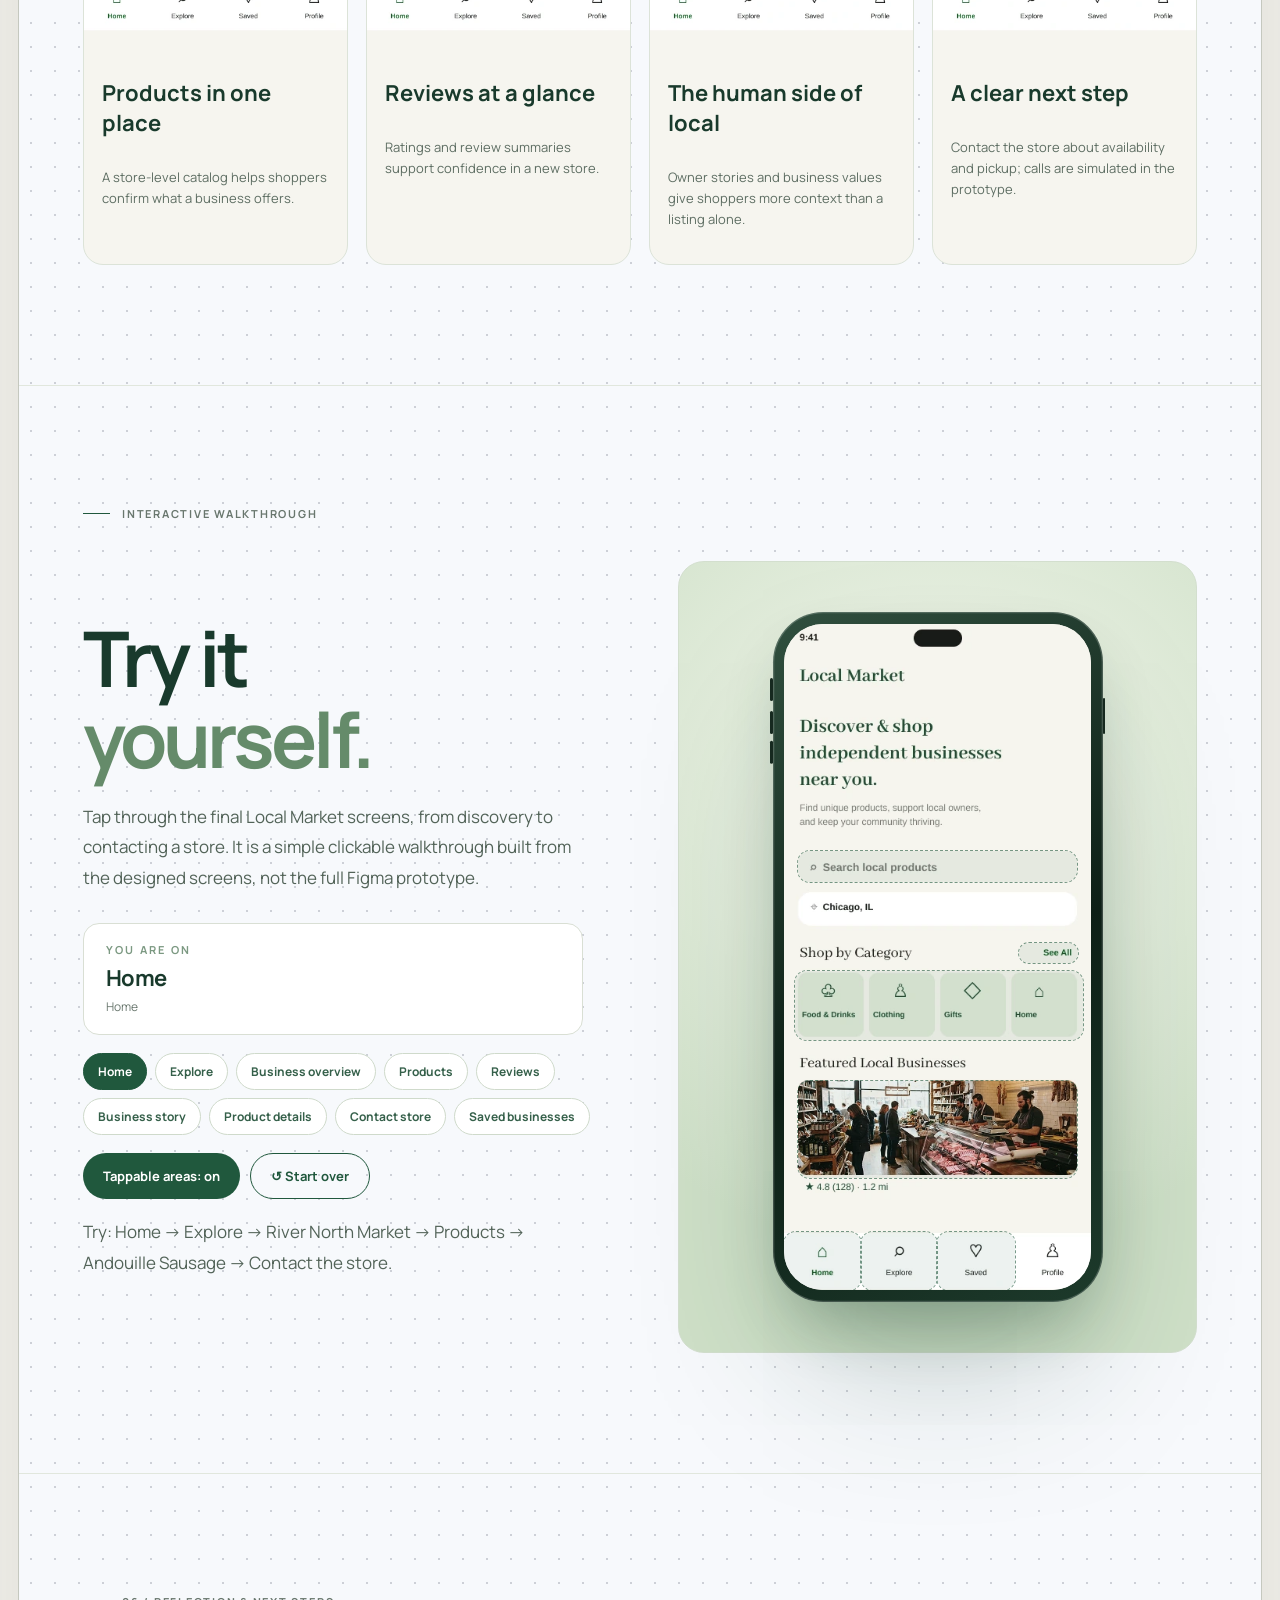
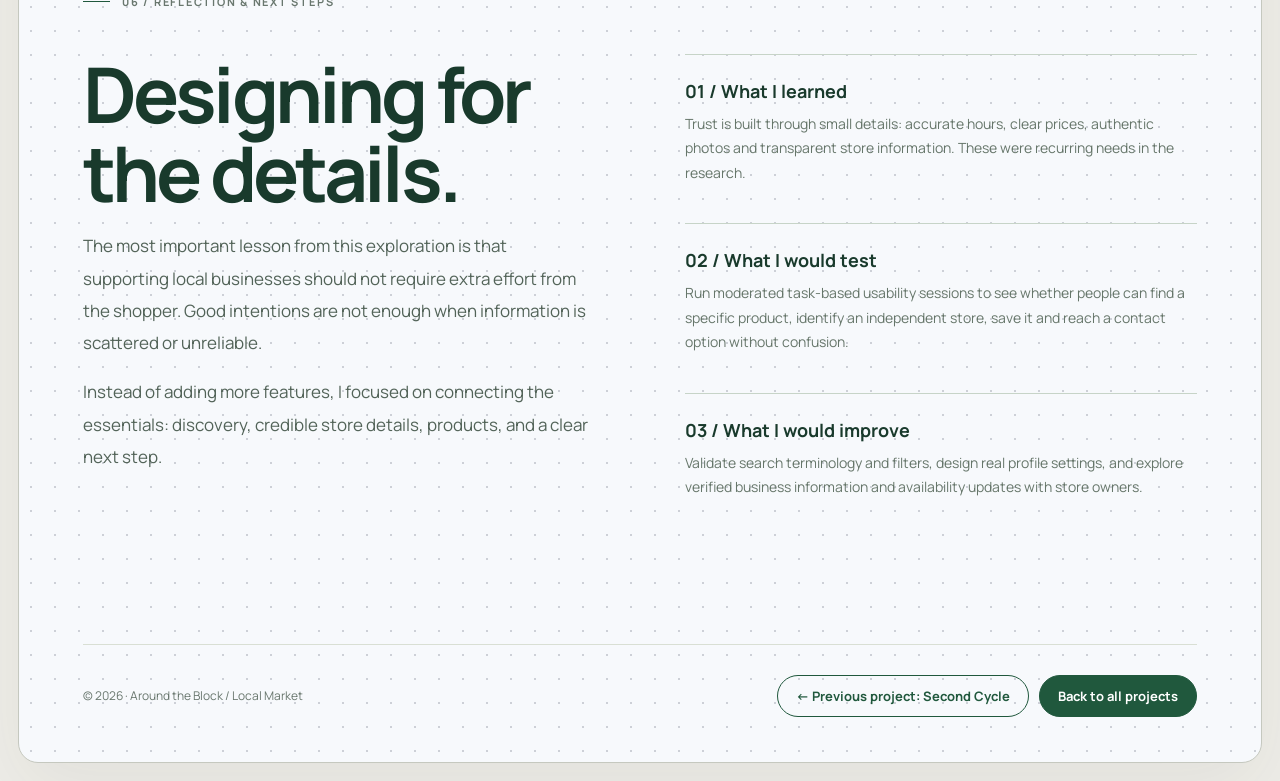
==== commit 70b608d5: "Around the Block: footer links to previous project and all projects Co-Authored-By: Claude Sonnet 5." ====
--- a/around-the-block.html
+++ b/around-the-block.html
@@ -65,6 +65,8 @@
 h1 em,h2 em{font-style:normal;font-weight:inherit!important}
 .hero h1{letter-spacing:-.055em}
 .skip-link{z-index:3000}
+.foot-nav{display:flex;gap:10px;flex-wrap:wrap;align-items:center}.foot-nav a{text-decoration:none}.backbtn.solid{background:var(--green);color:#fff}.backbtn.solid:hover{background:#113b27}
+footer{align-items:center}@media(max-width:530px){.foot-nav{flex-direction:column;align-items:stretch;width:100%}.foot-nav .backbtn{justify-content:center}}
 #cover{position:fixed;inset:0;z-index:2000;pointer-events:none}
 #cover .pn{position:absolute;inset:0;display:grid;place-items:center}
 #cover .g{background:#dce9cd}#cover .o{background:#658b6a}
@@ -222,7 +224,7 @@
 </section>
 
 </main>
-<div class="shell"><footer><span>© 2026 · Around the Block / Local Market</span></footer></div></div></div>
+<div class="shell"><footer><span>© 2026 · Around the Block / Local Market</span><nav class="foot-nav" aria-label="More projects"><a class="backbtn" href="second-cycle.html">← Previous project: Second Cycle</a><a class="backbtn solid" href="work.html">Back to all projects</a></nav></footer></div></div></div>
 <div class="lb" id="lb" hidden role="dialog" aria-modal="true" aria-label="Screen viewer"><button class="lb-x" id="lb-x" type="button" aria-label="Close">×</button><button class="lb-n prev" id="lb-prev" type="button" aria-label="Previous screen">‹</button><div class="lb-body"><div class="phone lg"><div class="scr"><img id="lb-img" alt=""/></div></div><div class="lb-cap" id="lb-cap"></div></div><button class="lb-n next" id="lb-next" type="button" aria-label="Next screen">›</button></div>
 <script>const observer=new IntersectionObserver(entries=>{entries.forEach(e=>{if(e.isIntersecting){e.target.classList.add('visible');observer.unobserve(e.target)}})},{threshold:.1});document.querySelectorAll('.reveal').forEach(el=>observer.observe(el));</script>
 <script>
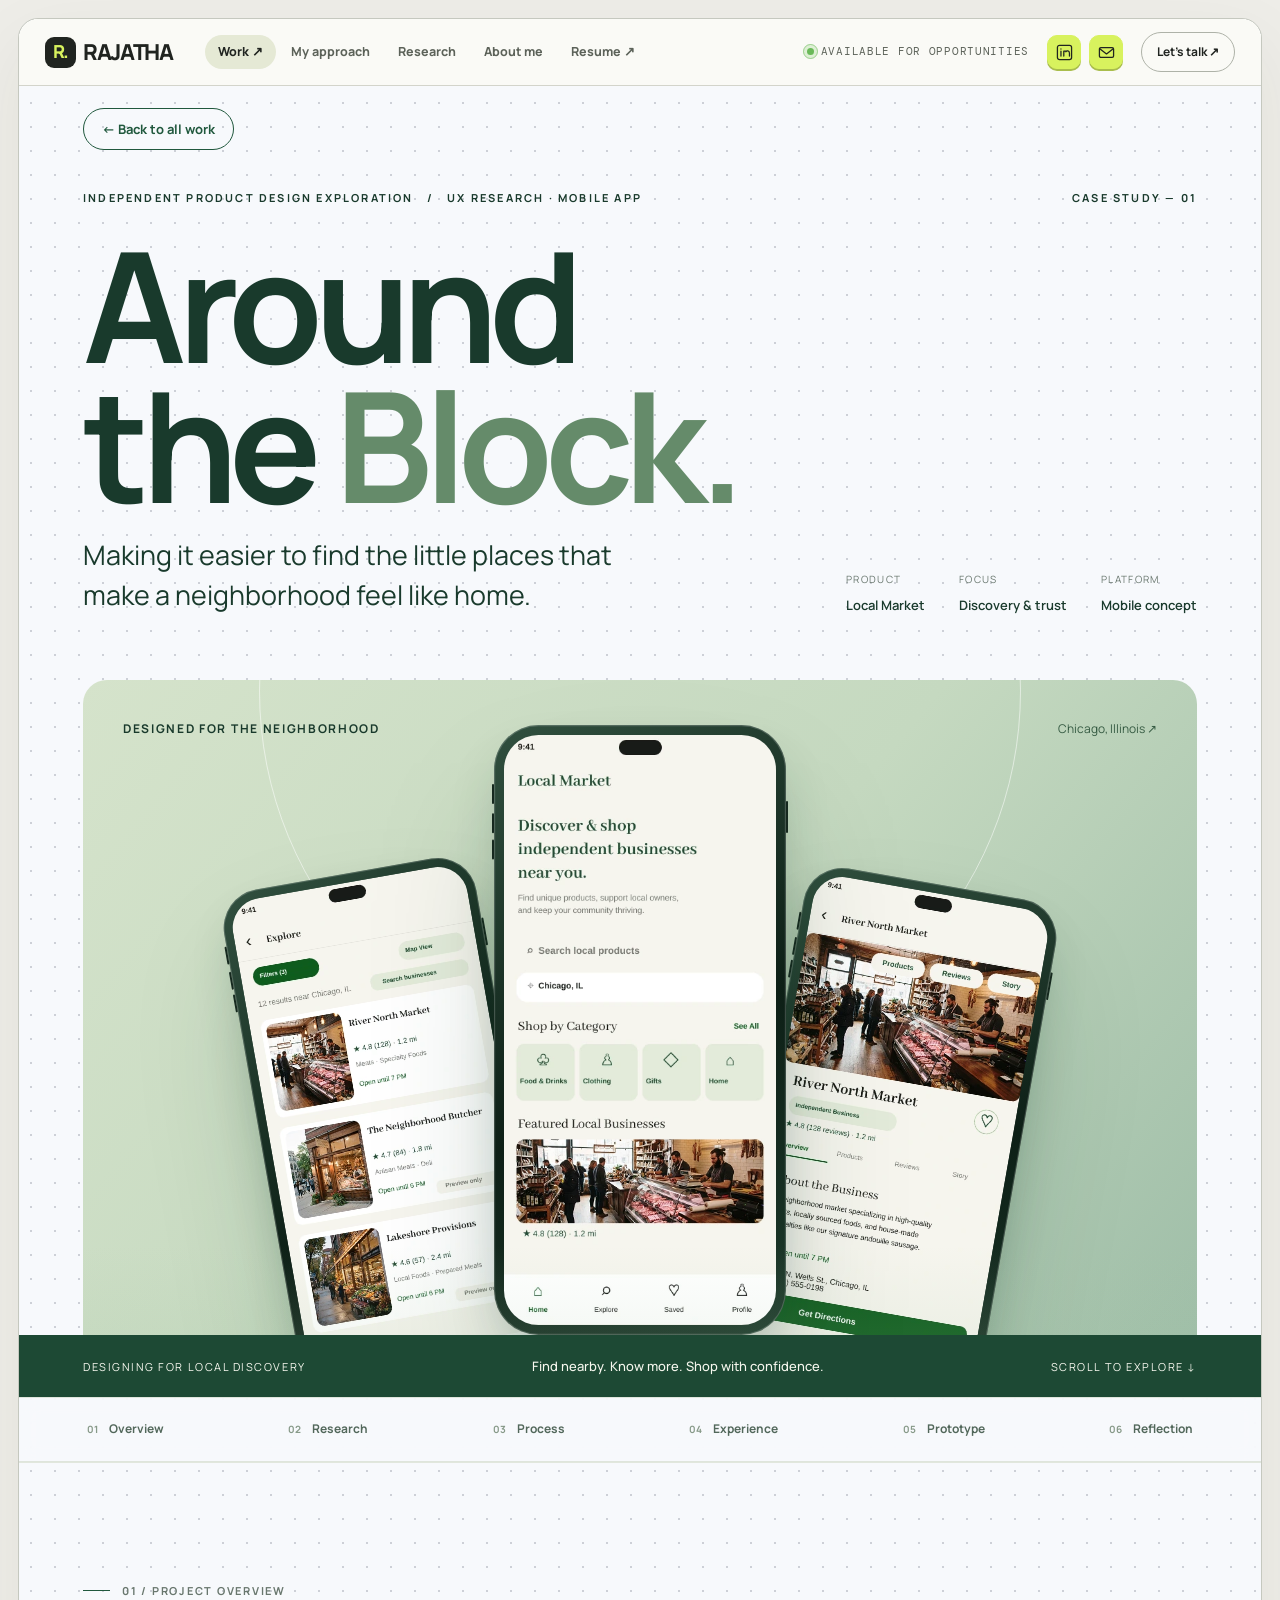
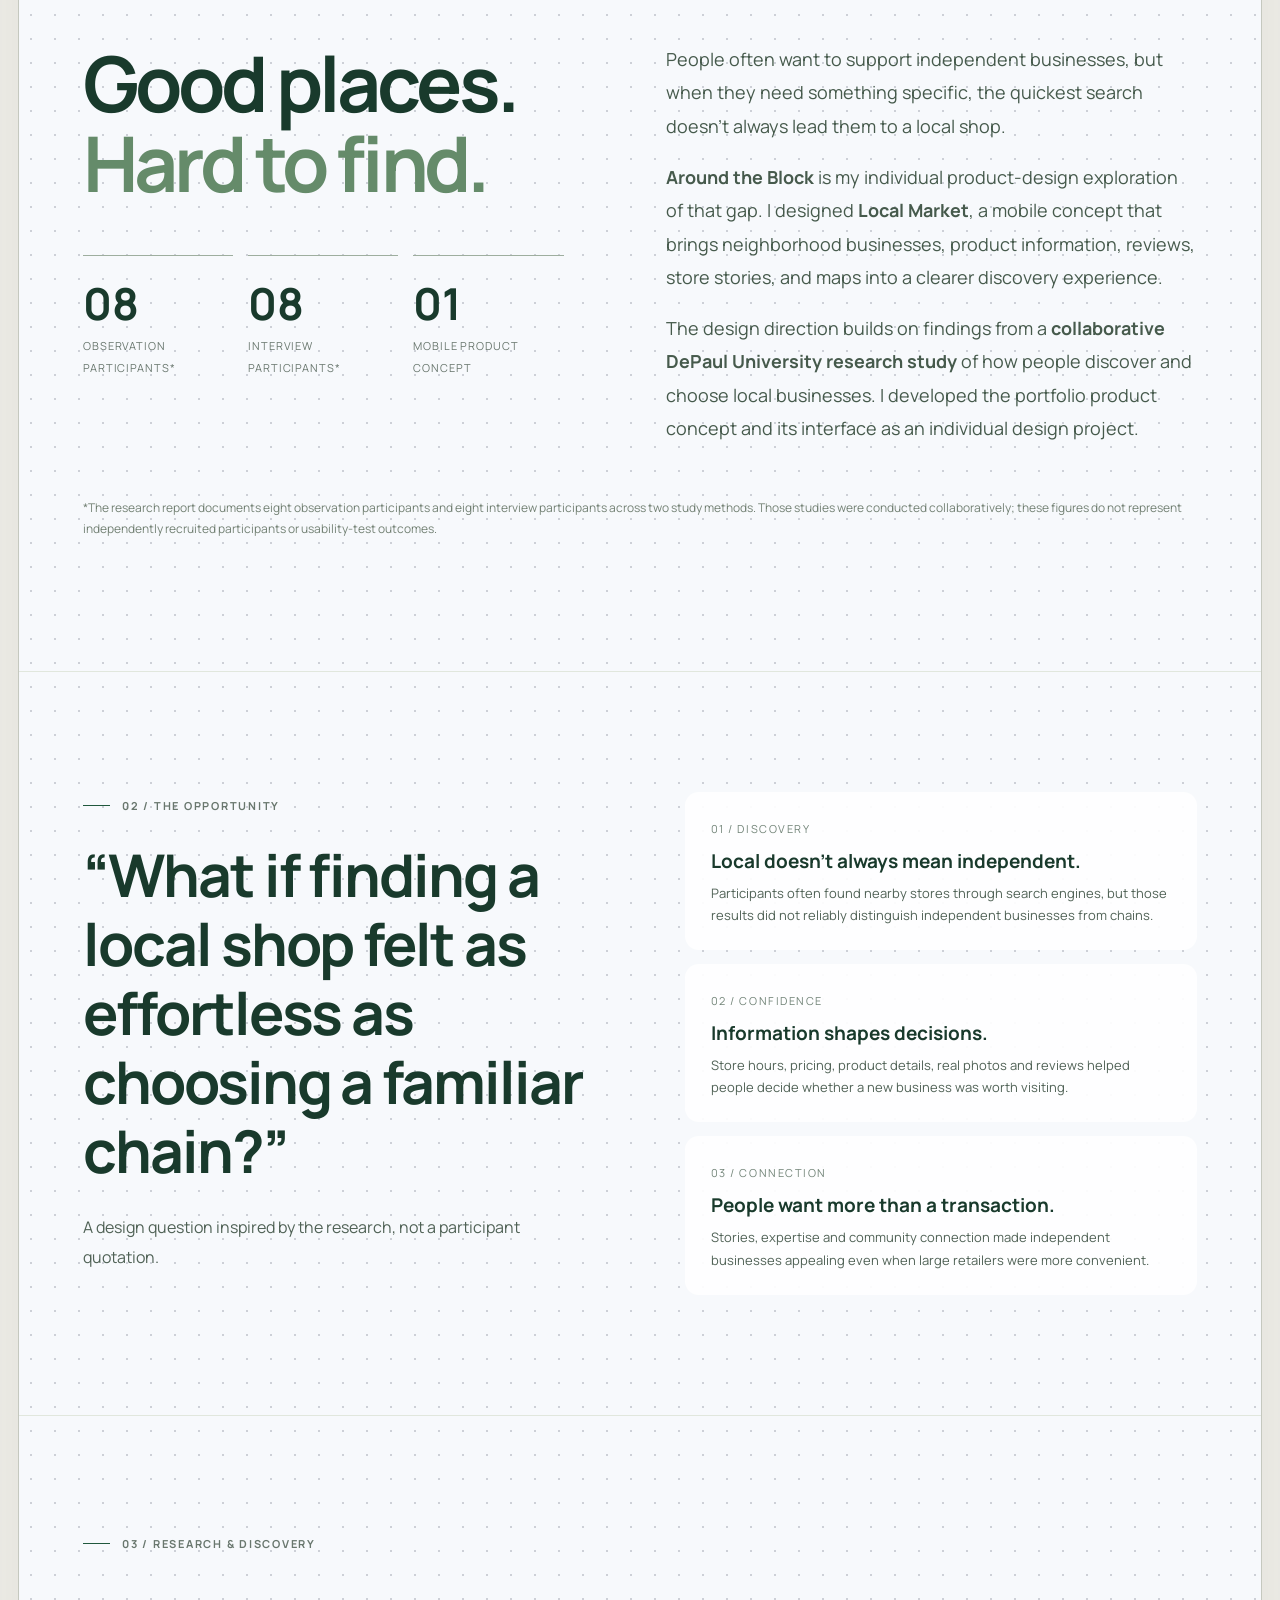
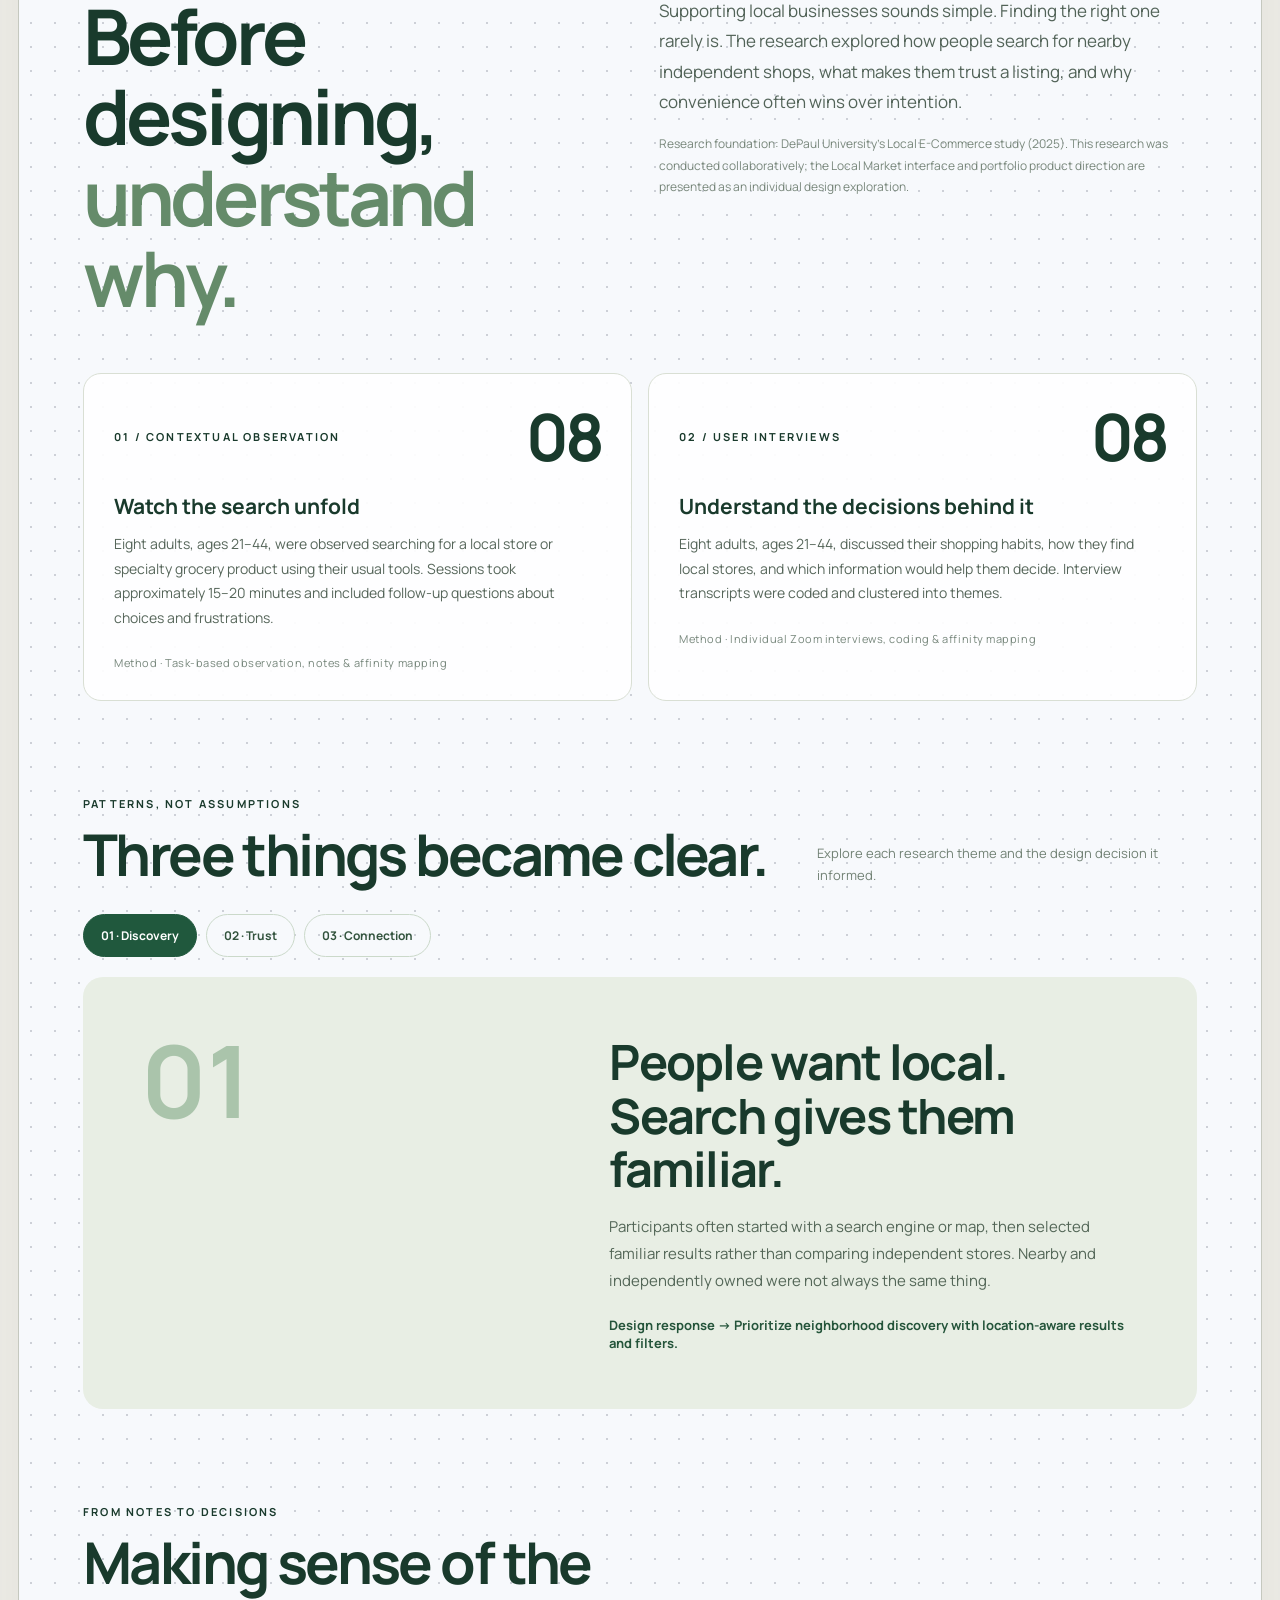
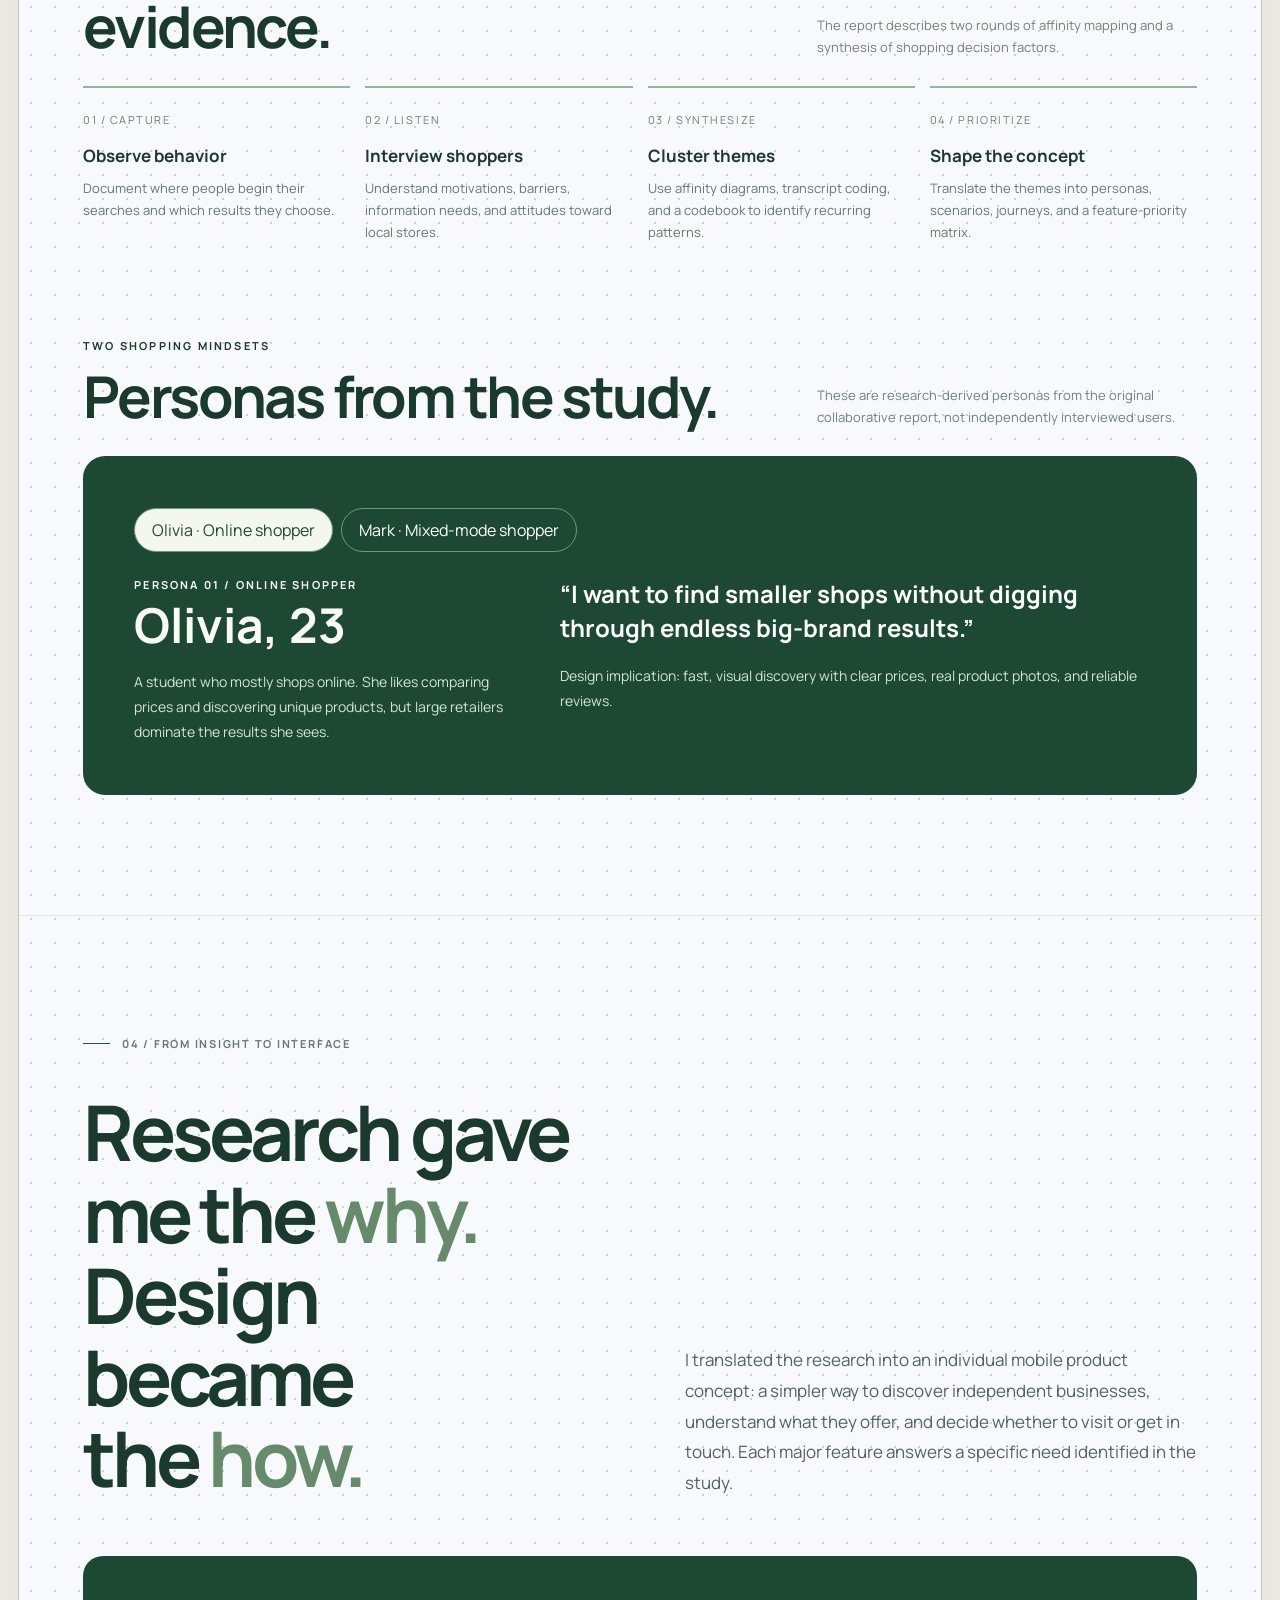
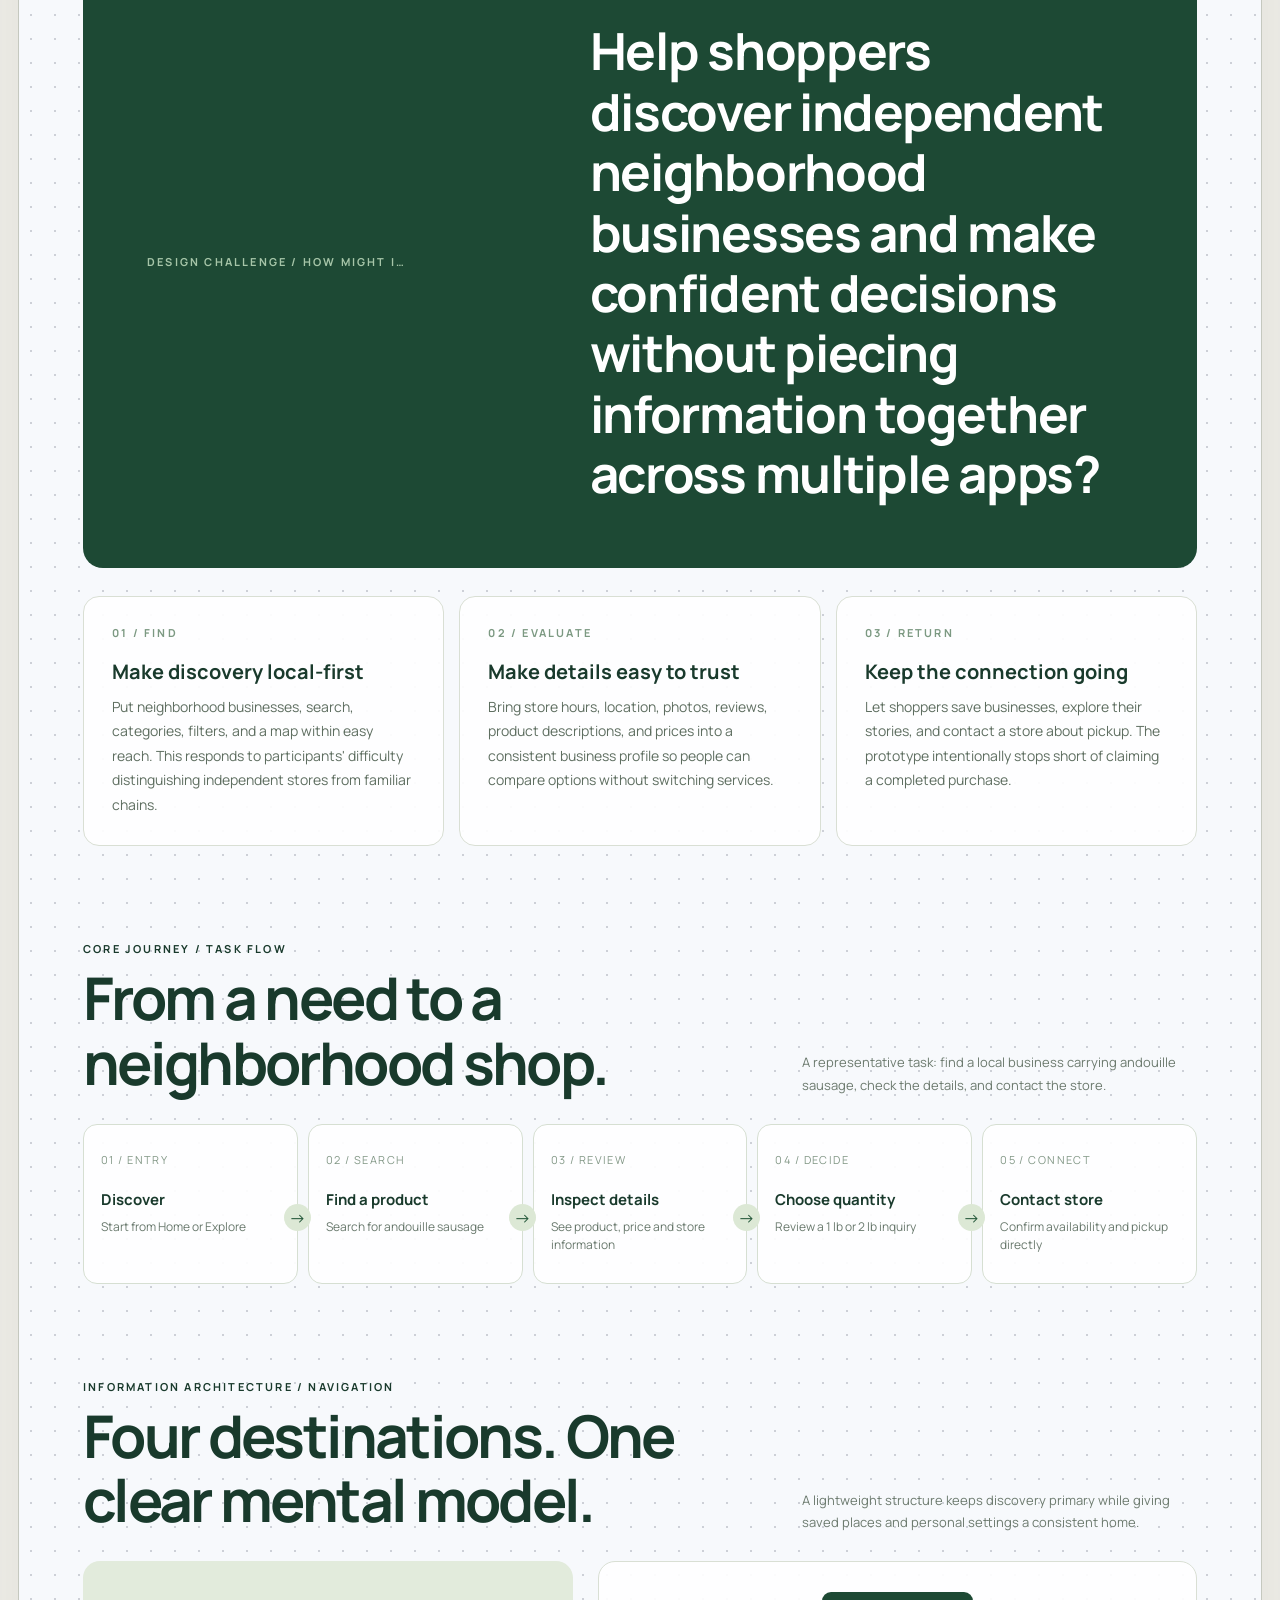
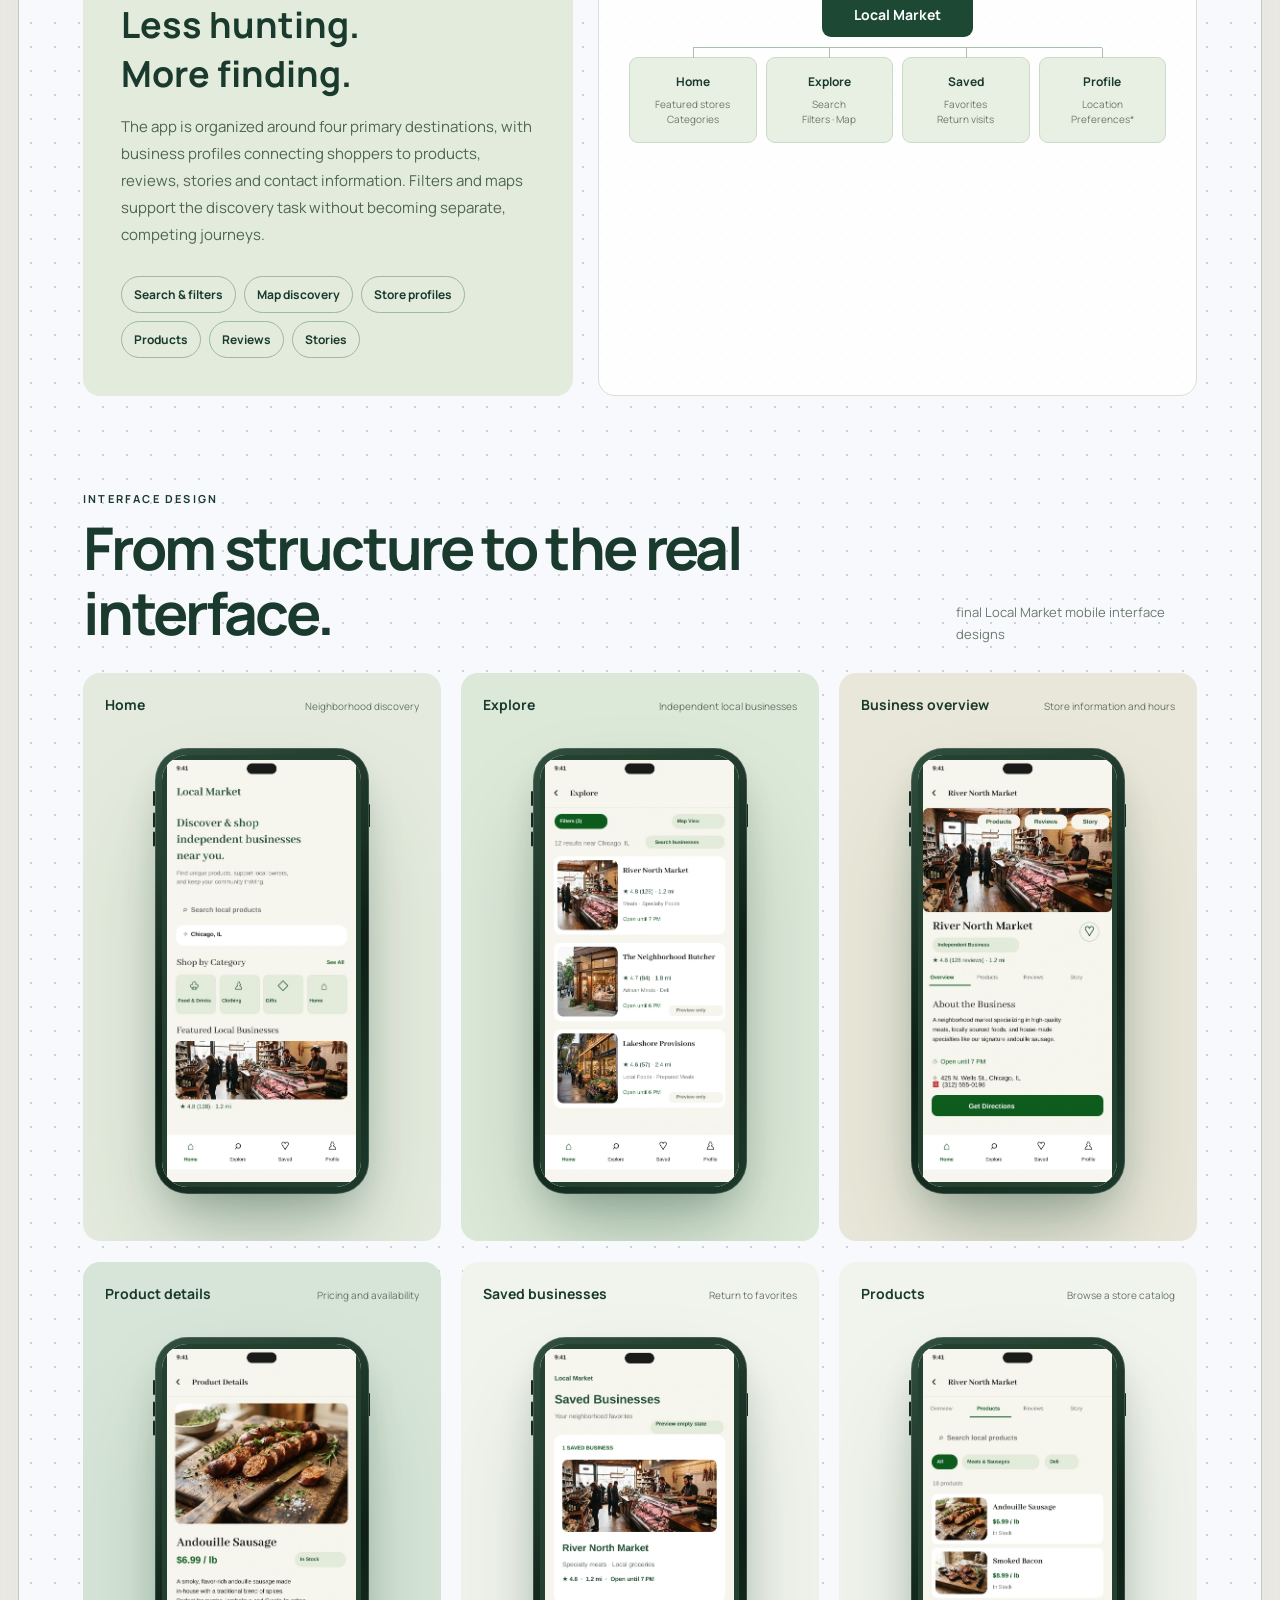
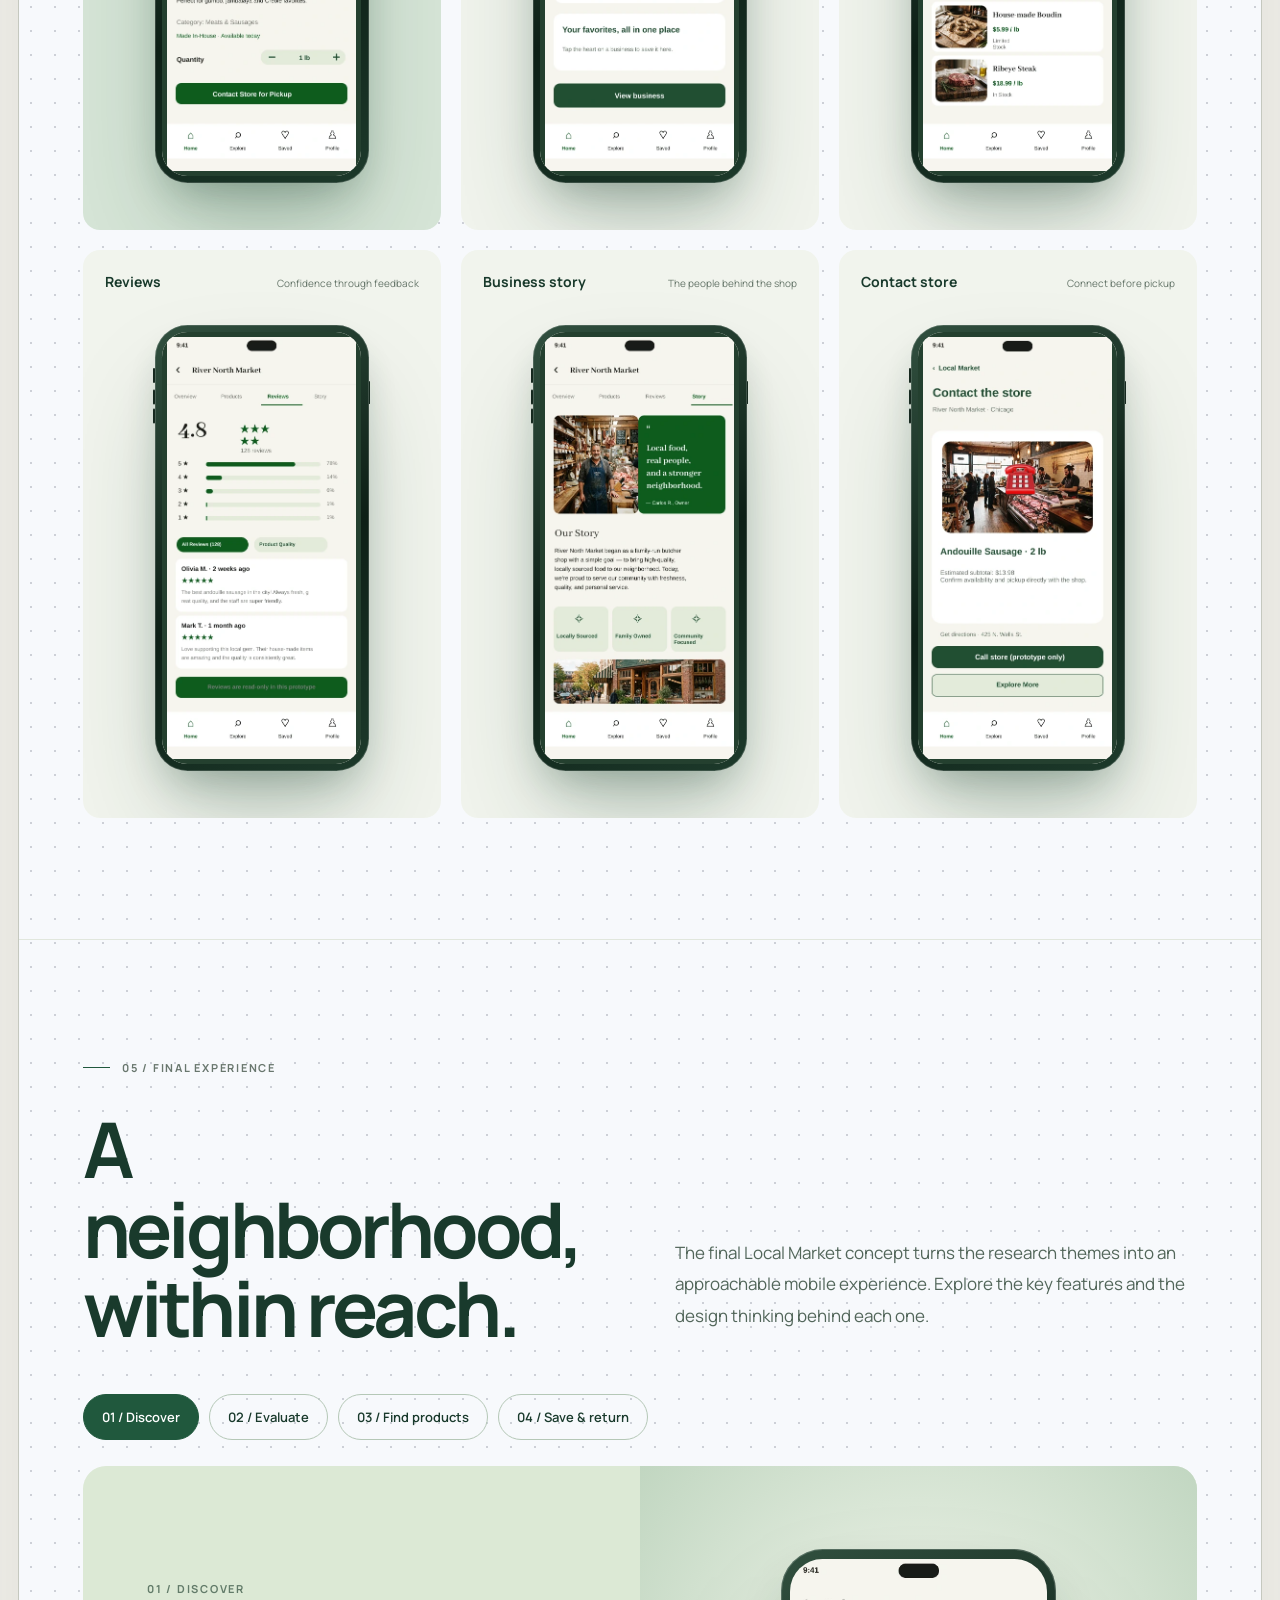
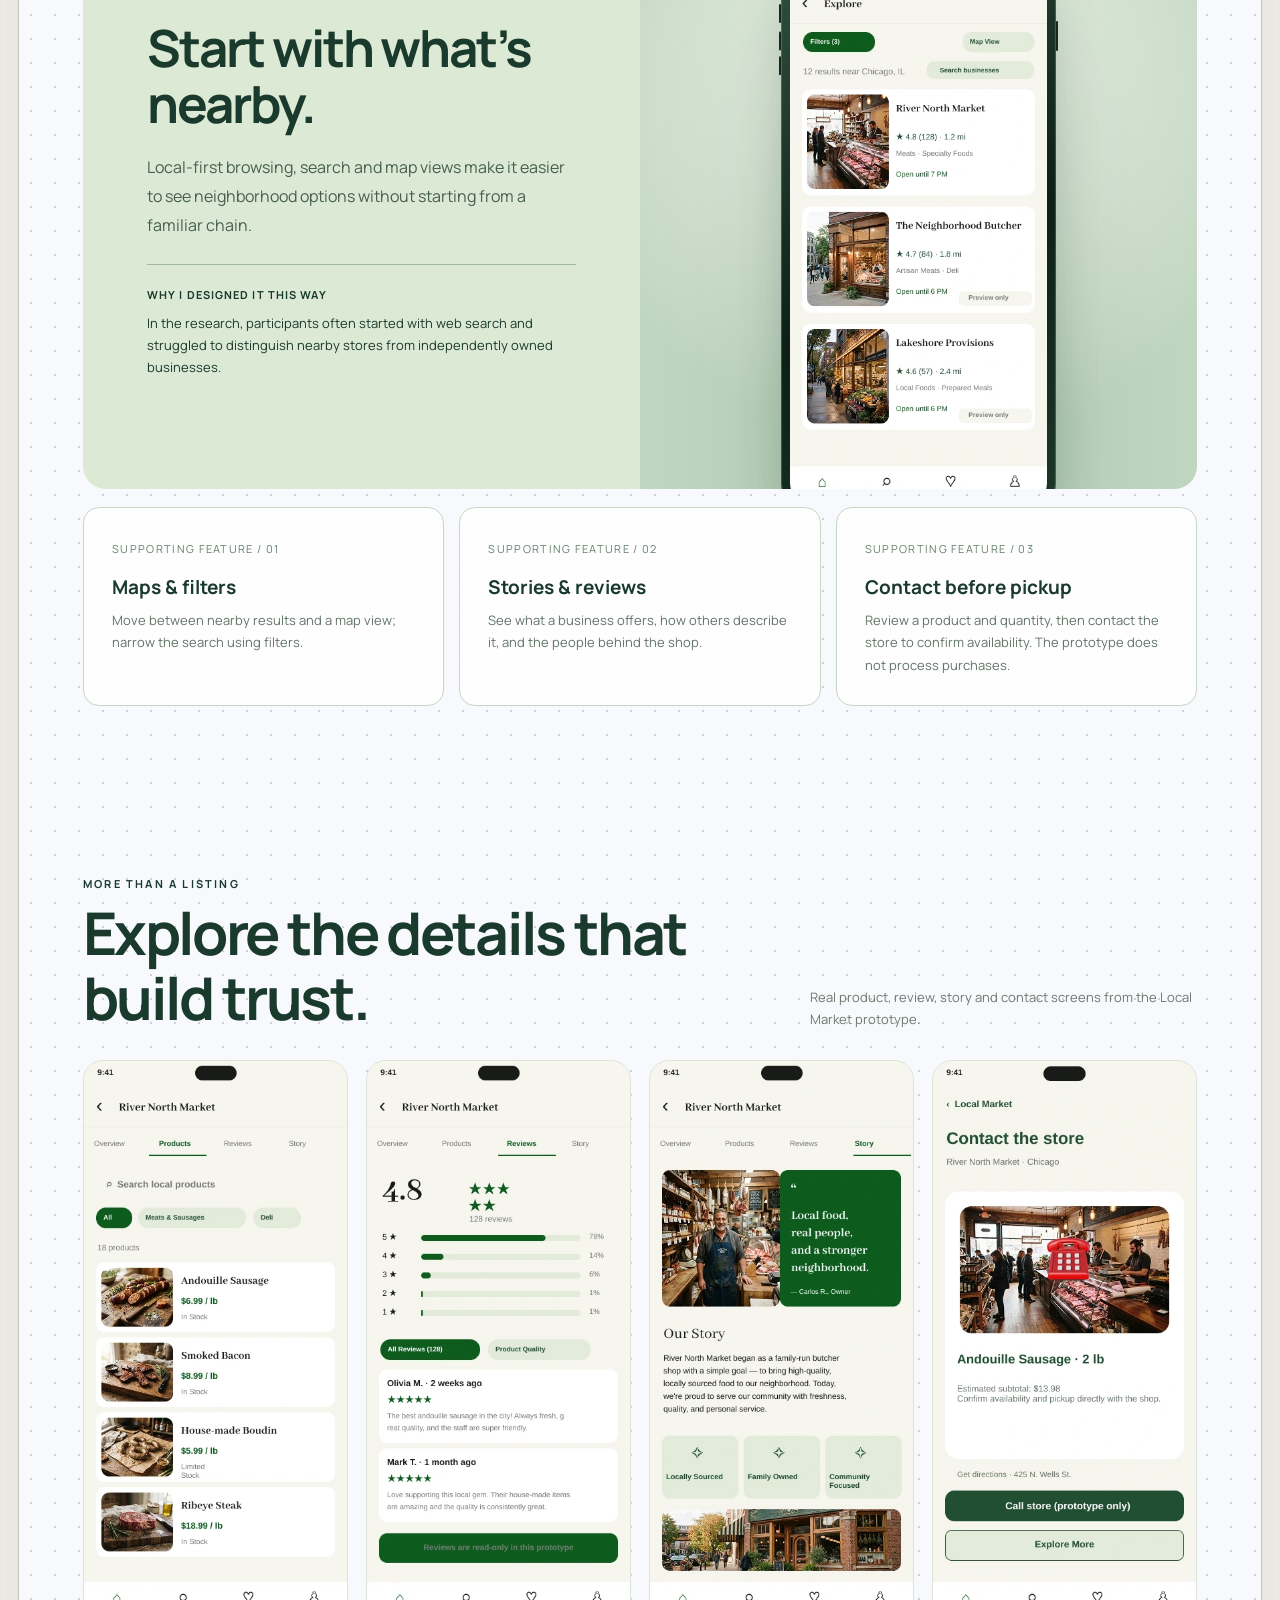
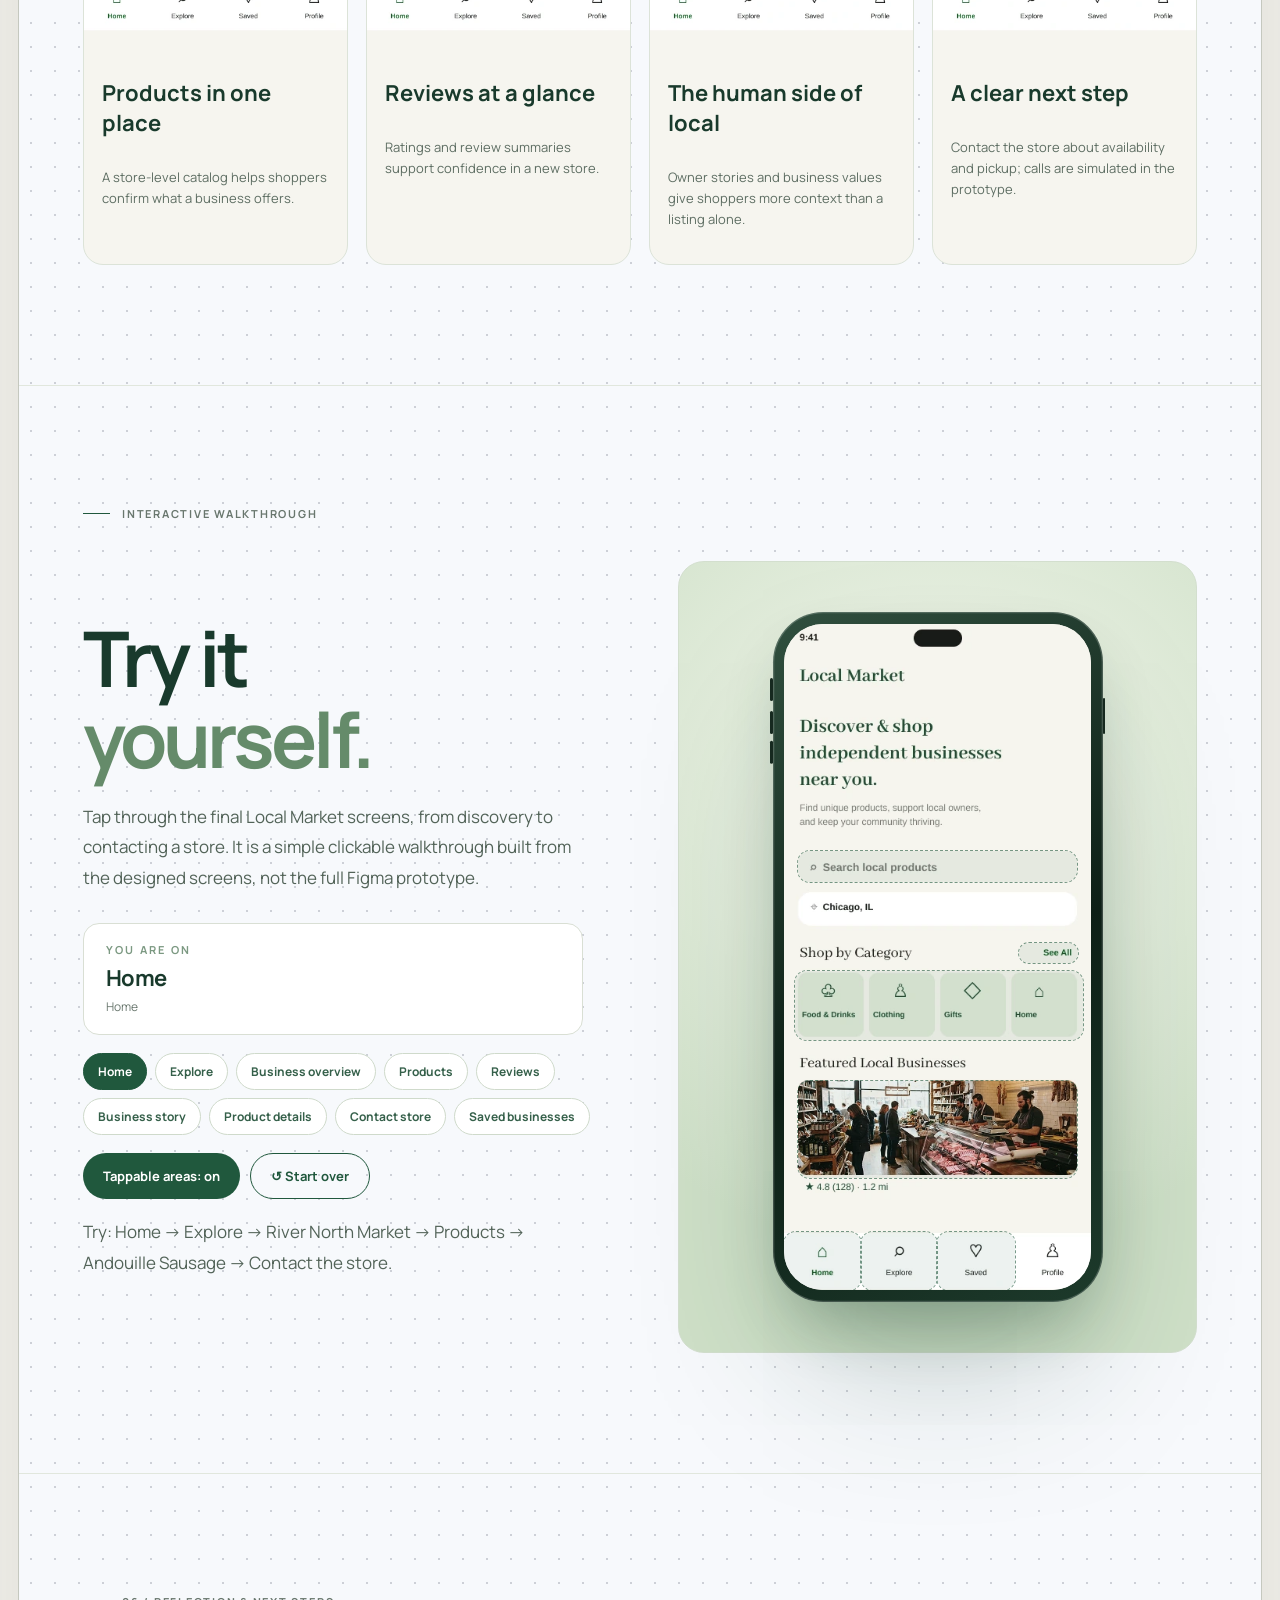
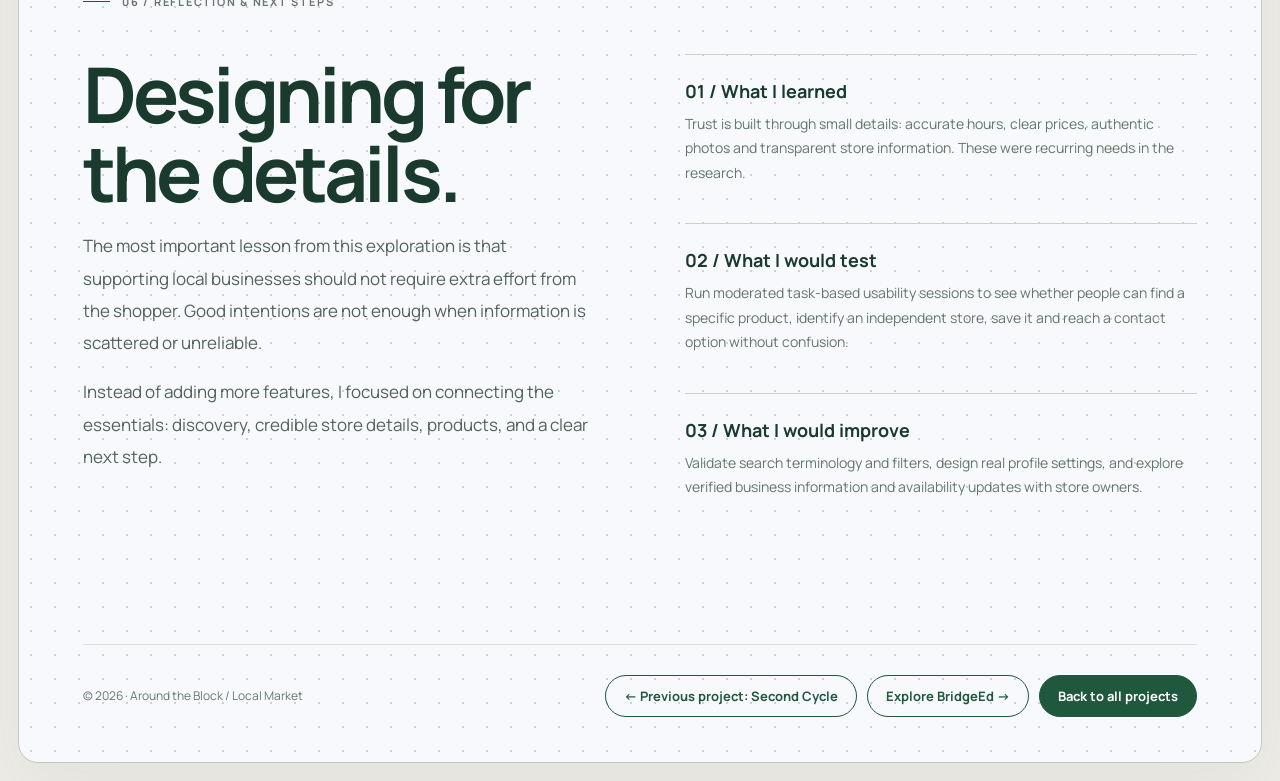
==== commit 51c2b7f0: "Footer project navigation: BridgeEd link in Around the Block, prev/next in BridgeEd Co-Authored-By: " ====
--- a/around-the-block.html
+++ b/around-the-block.html
@@ -224,7 +224,7 @@
 </section>
 
 </main>
-<div class="shell"><footer><span>© 2026 · Around the Block / Local Market</span><nav class="foot-nav" aria-label="More projects"><a class="backbtn" href="second-cycle.html">← Previous project: Second Cycle</a><a class="backbtn solid" href="work.html">Back to all projects</a></nav></footer></div></div></div>
+<div class="shell"><footer><span>© 2026 · Around the Block / Local Market</span><nav class="foot-nav" aria-label="More projects"><a class="backbtn" href="second-cycle.html">← Previous project: Second Cycle</a><a class="backbtn" href="bridge-ed.html">Explore BridgeEd →</a><a class="backbtn solid" href="work.html">Back to all projects</a></nav></footer></div></div></div>
 <div class="lb" id="lb" hidden role="dialog" aria-modal="true" aria-label="Screen viewer"><button class="lb-x" id="lb-x" type="button" aria-label="Close">×</button><button class="lb-n prev" id="lb-prev" type="button" aria-label="Previous screen">‹</button><div class="lb-body"><div class="phone lg"><div class="scr"><img id="lb-img" alt=""/></div></div><div class="lb-cap" id="lb-cap"></div></div><button class="lb-n next" id="lb-next" type="button" aria-label="Next screen">›</button></div>
 <script>const observer=new IntersectionObserver(entries=>{entries.forEach(e=>{if(e.isIntersecting){e.target.classList.add('visible');observer.unobserve(e.target)}})},{threshold:.1});document.querySelectorAll('.reveal').forEach(el=>observer.observe(el));</script>
 <script>
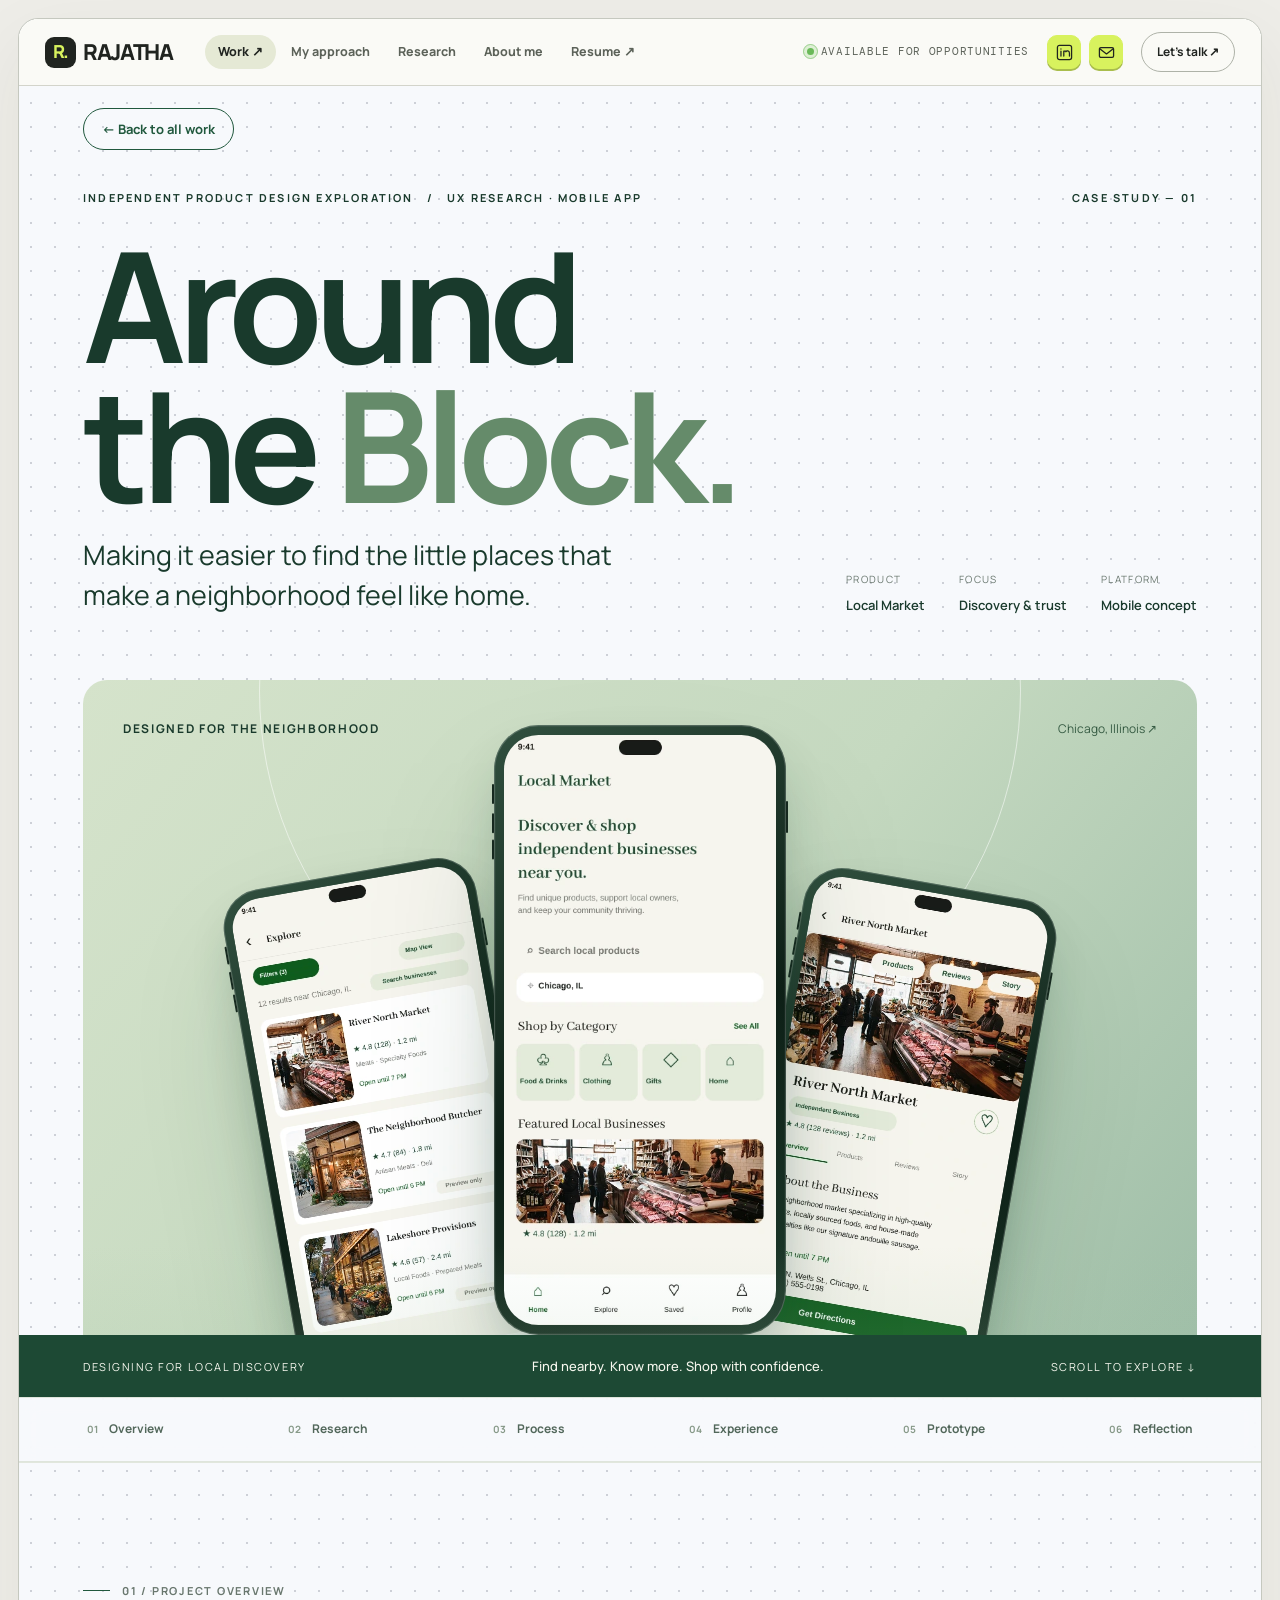
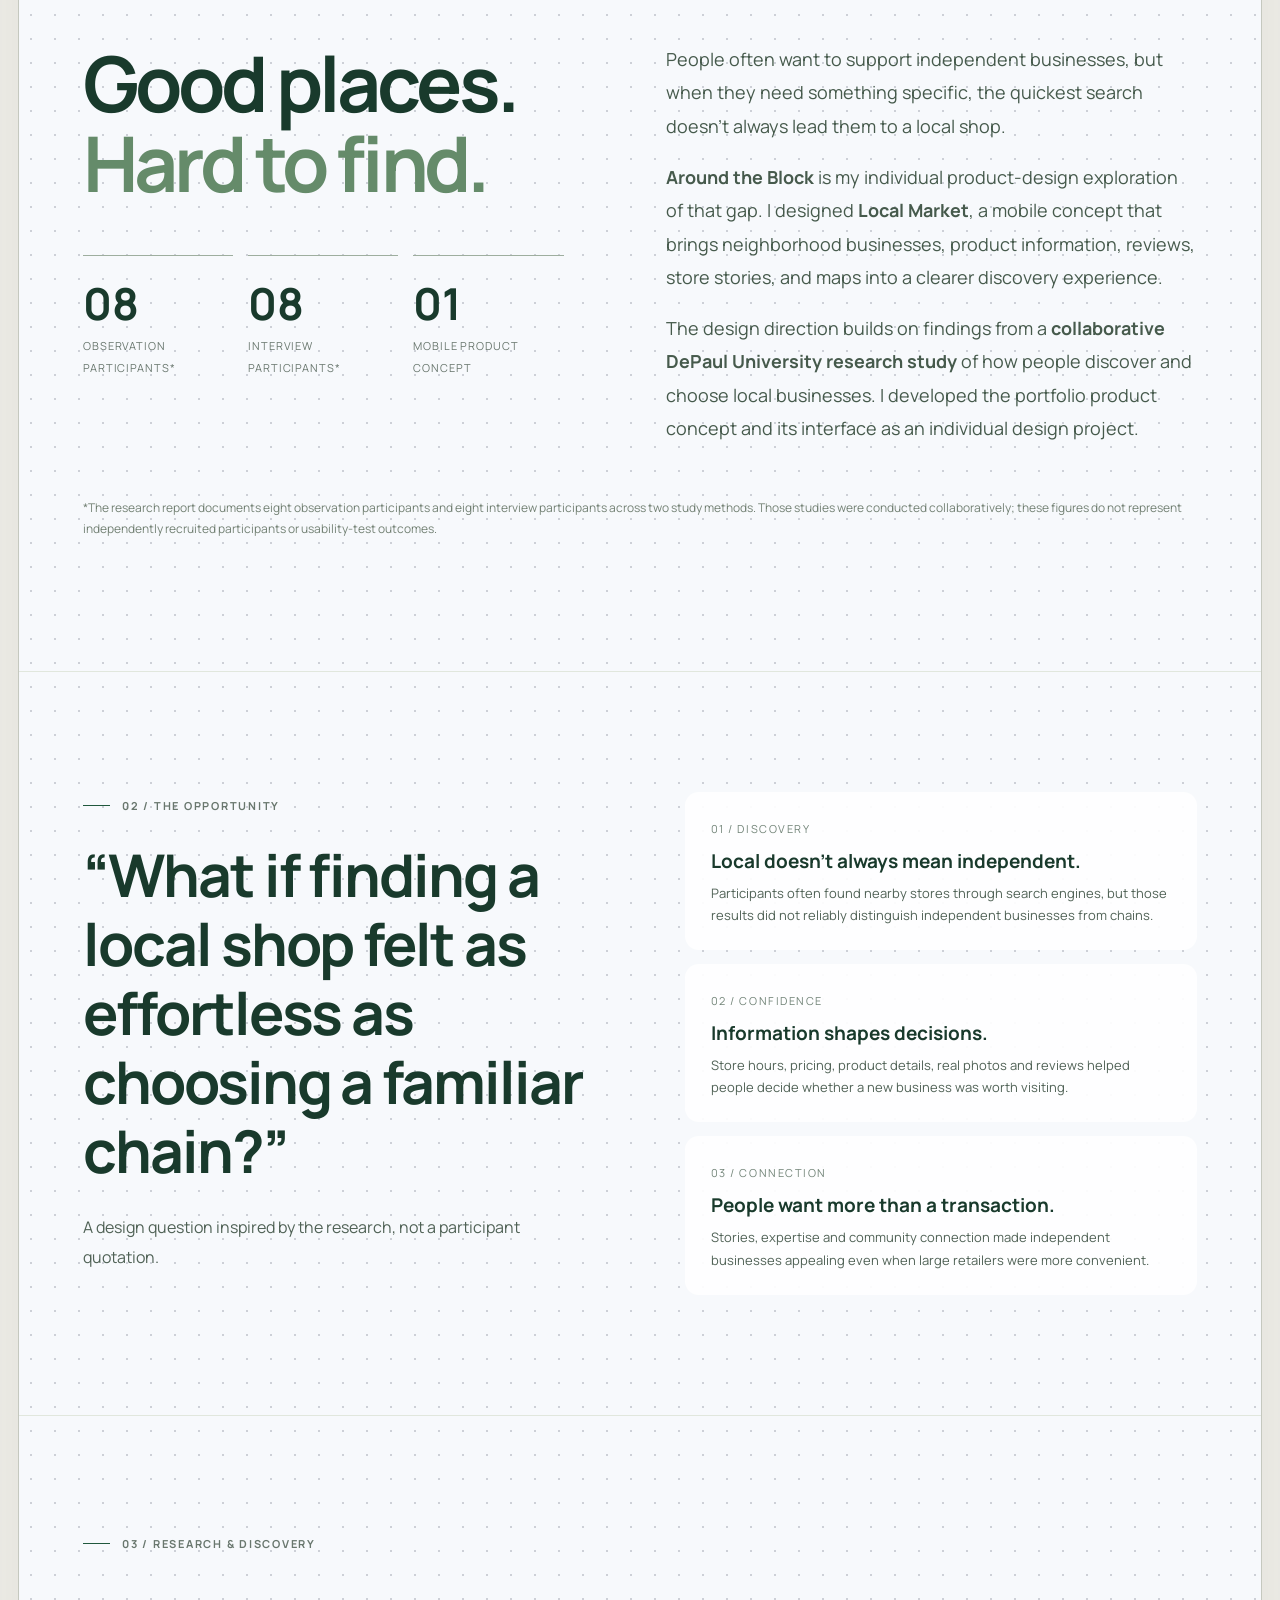
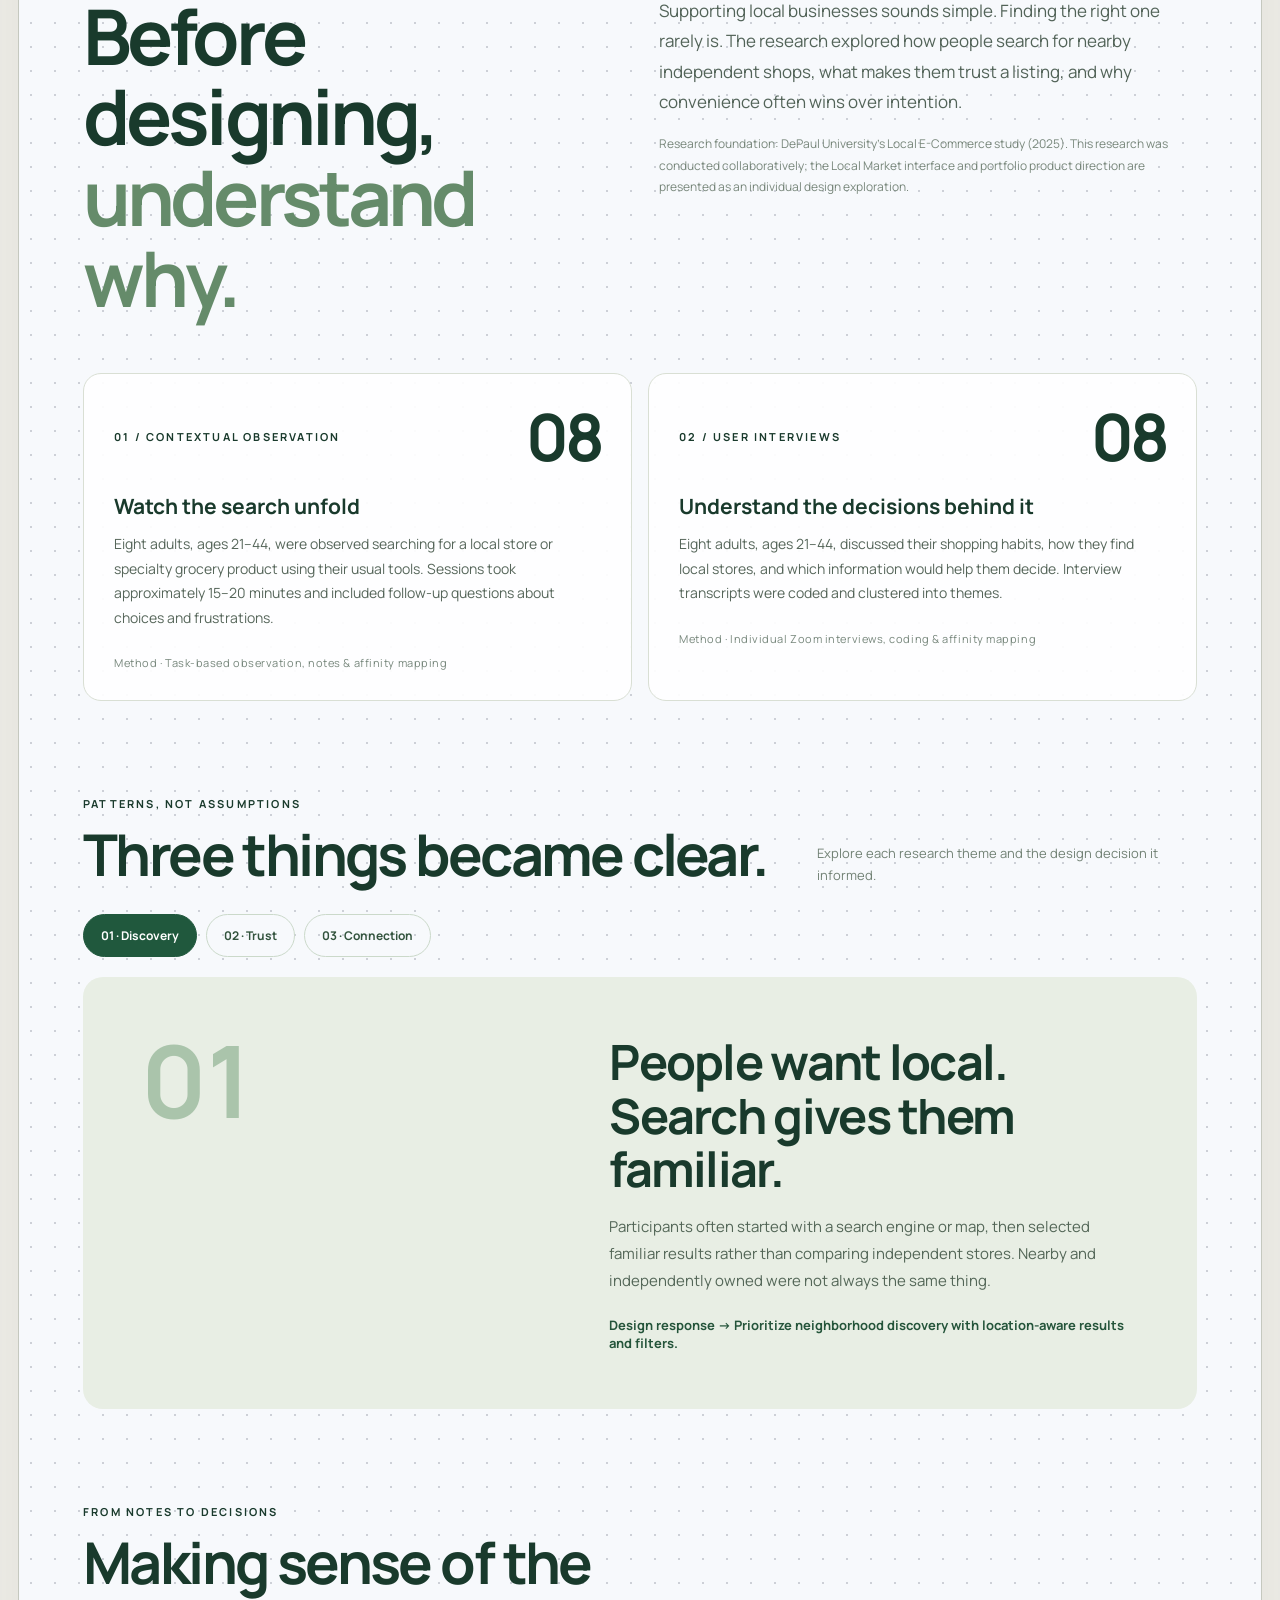
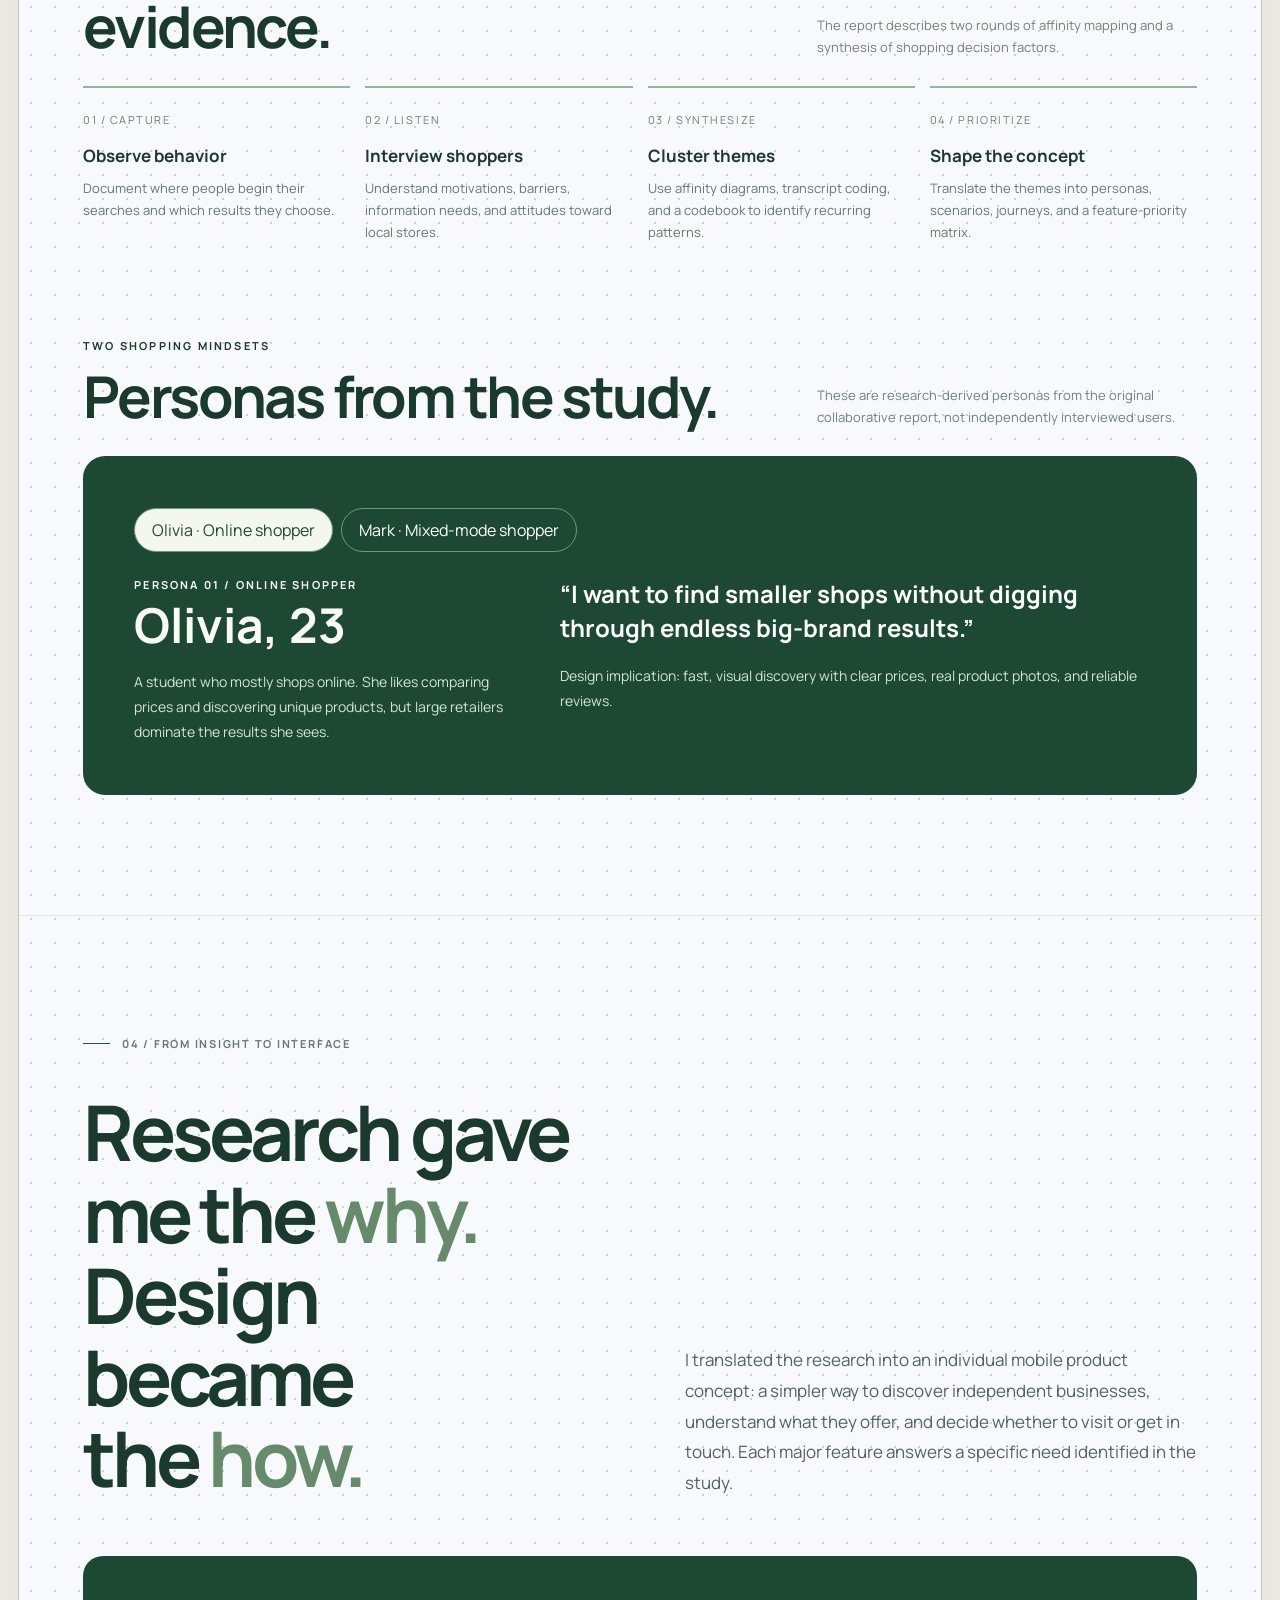
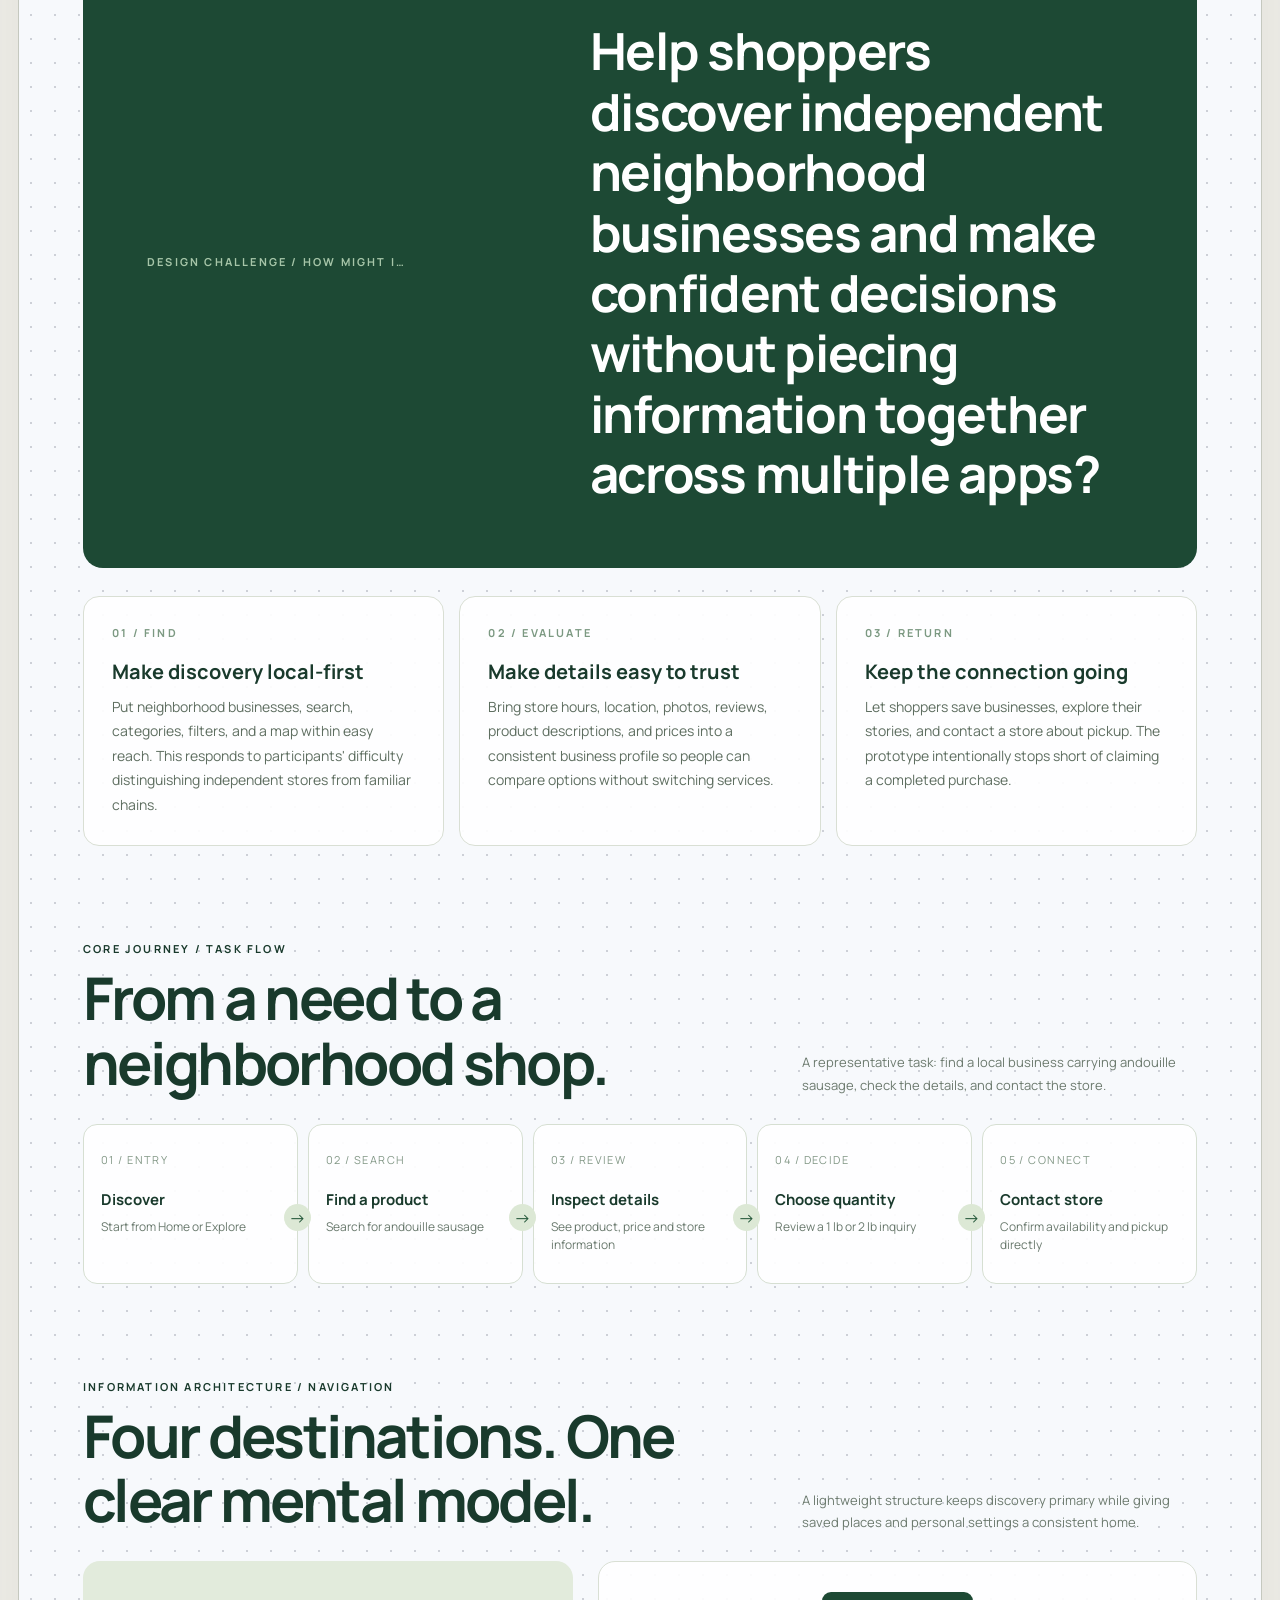
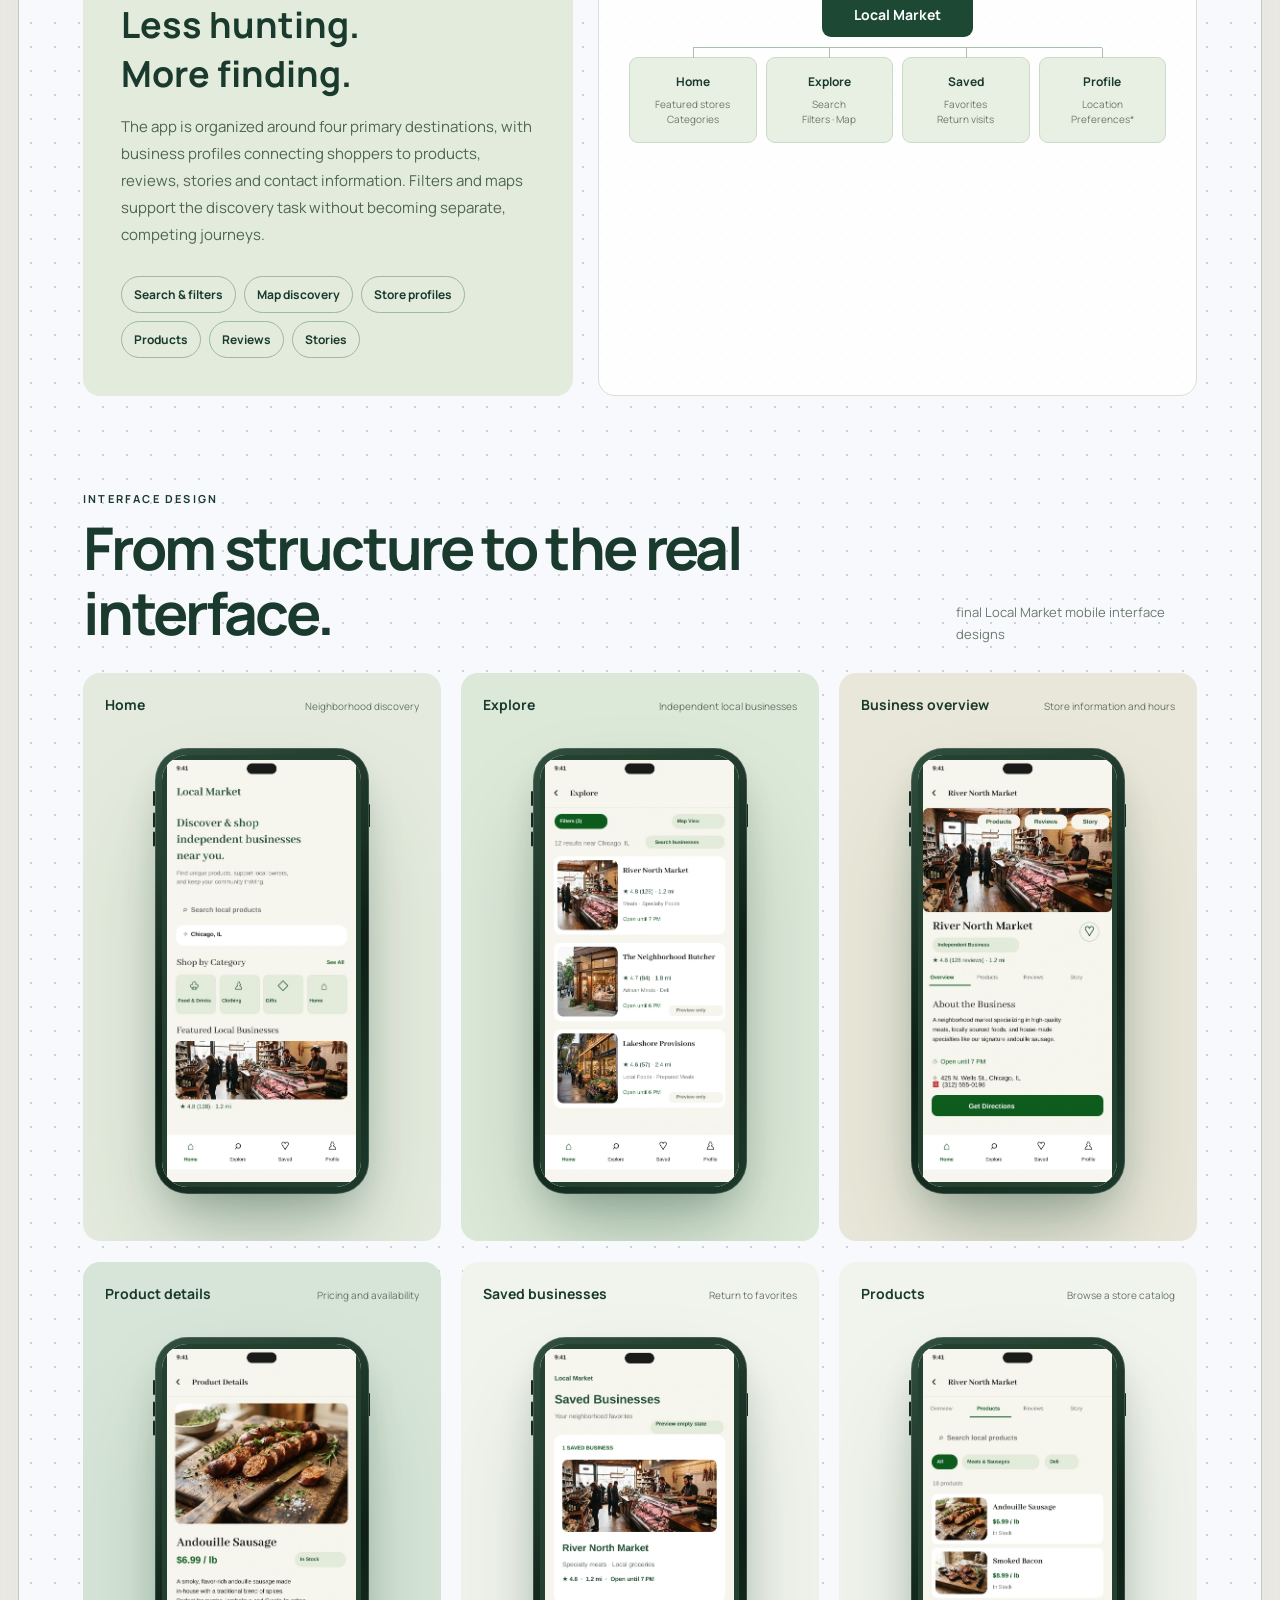
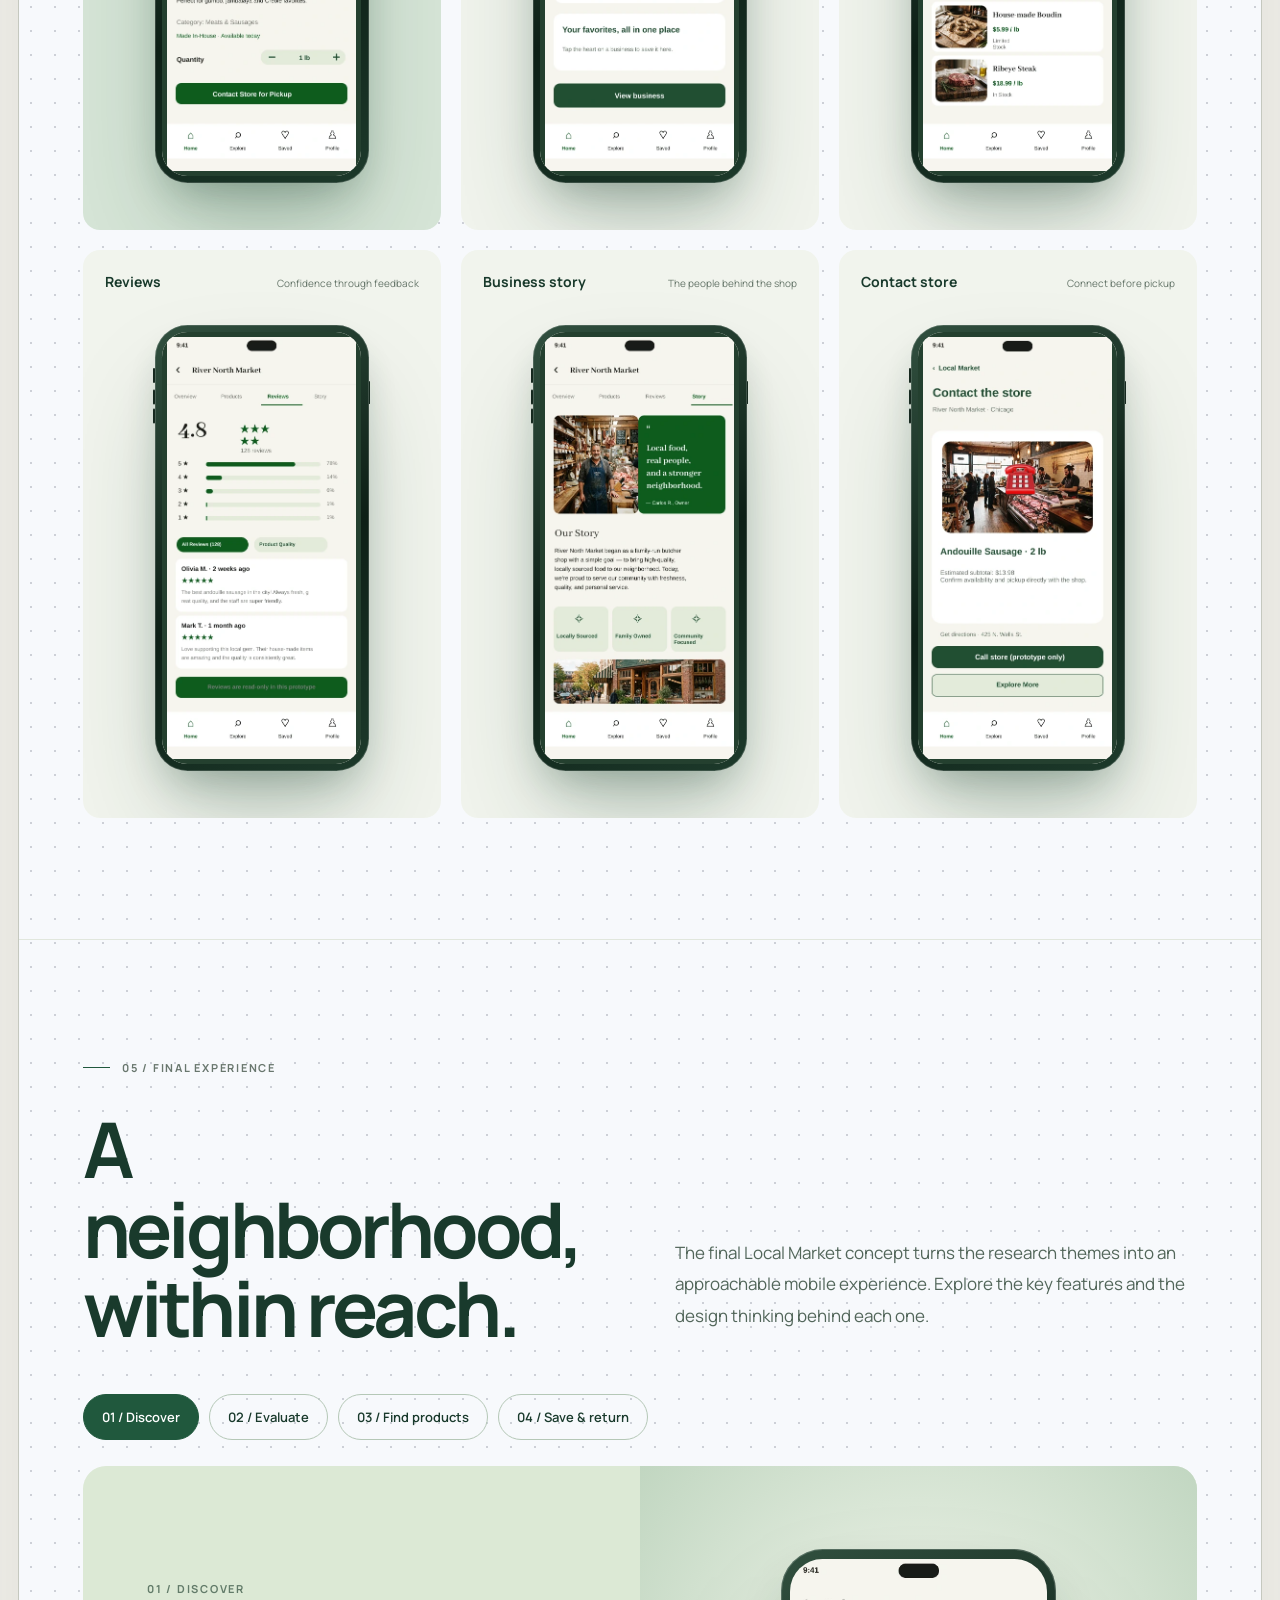
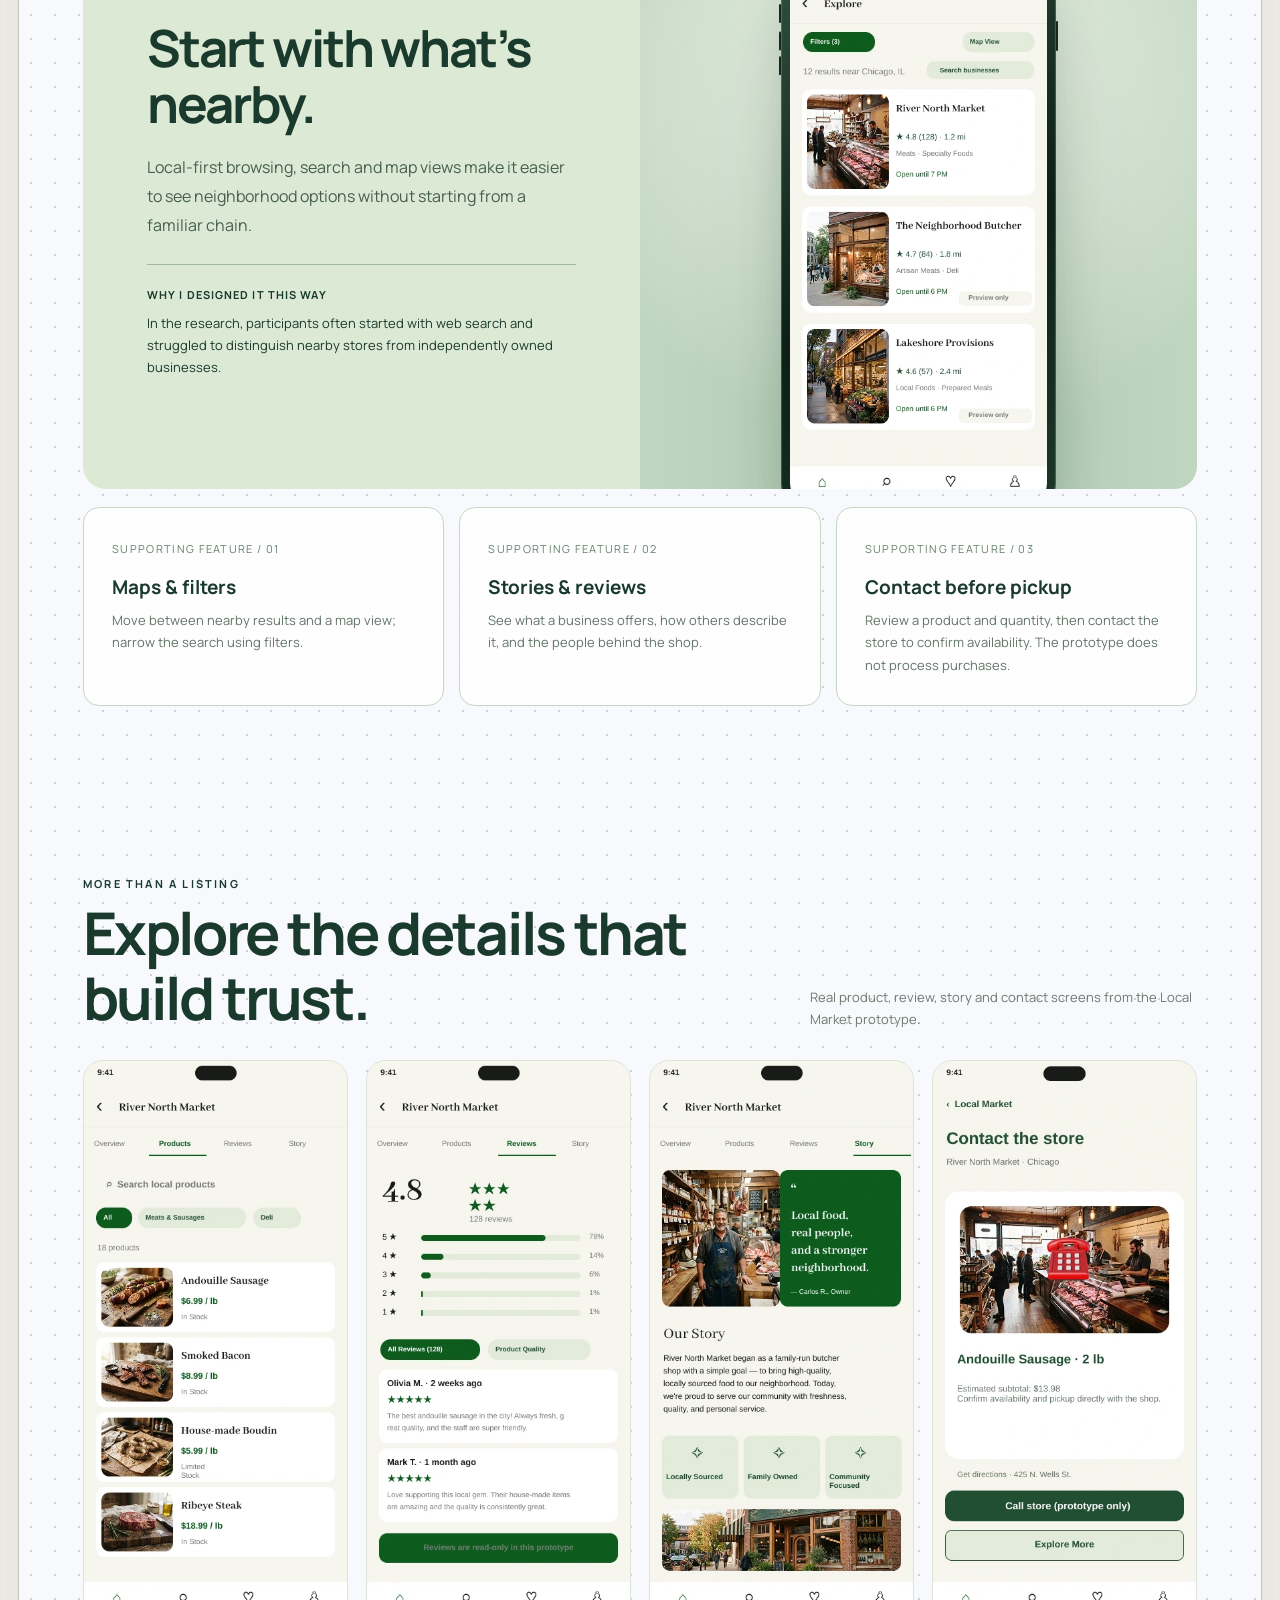
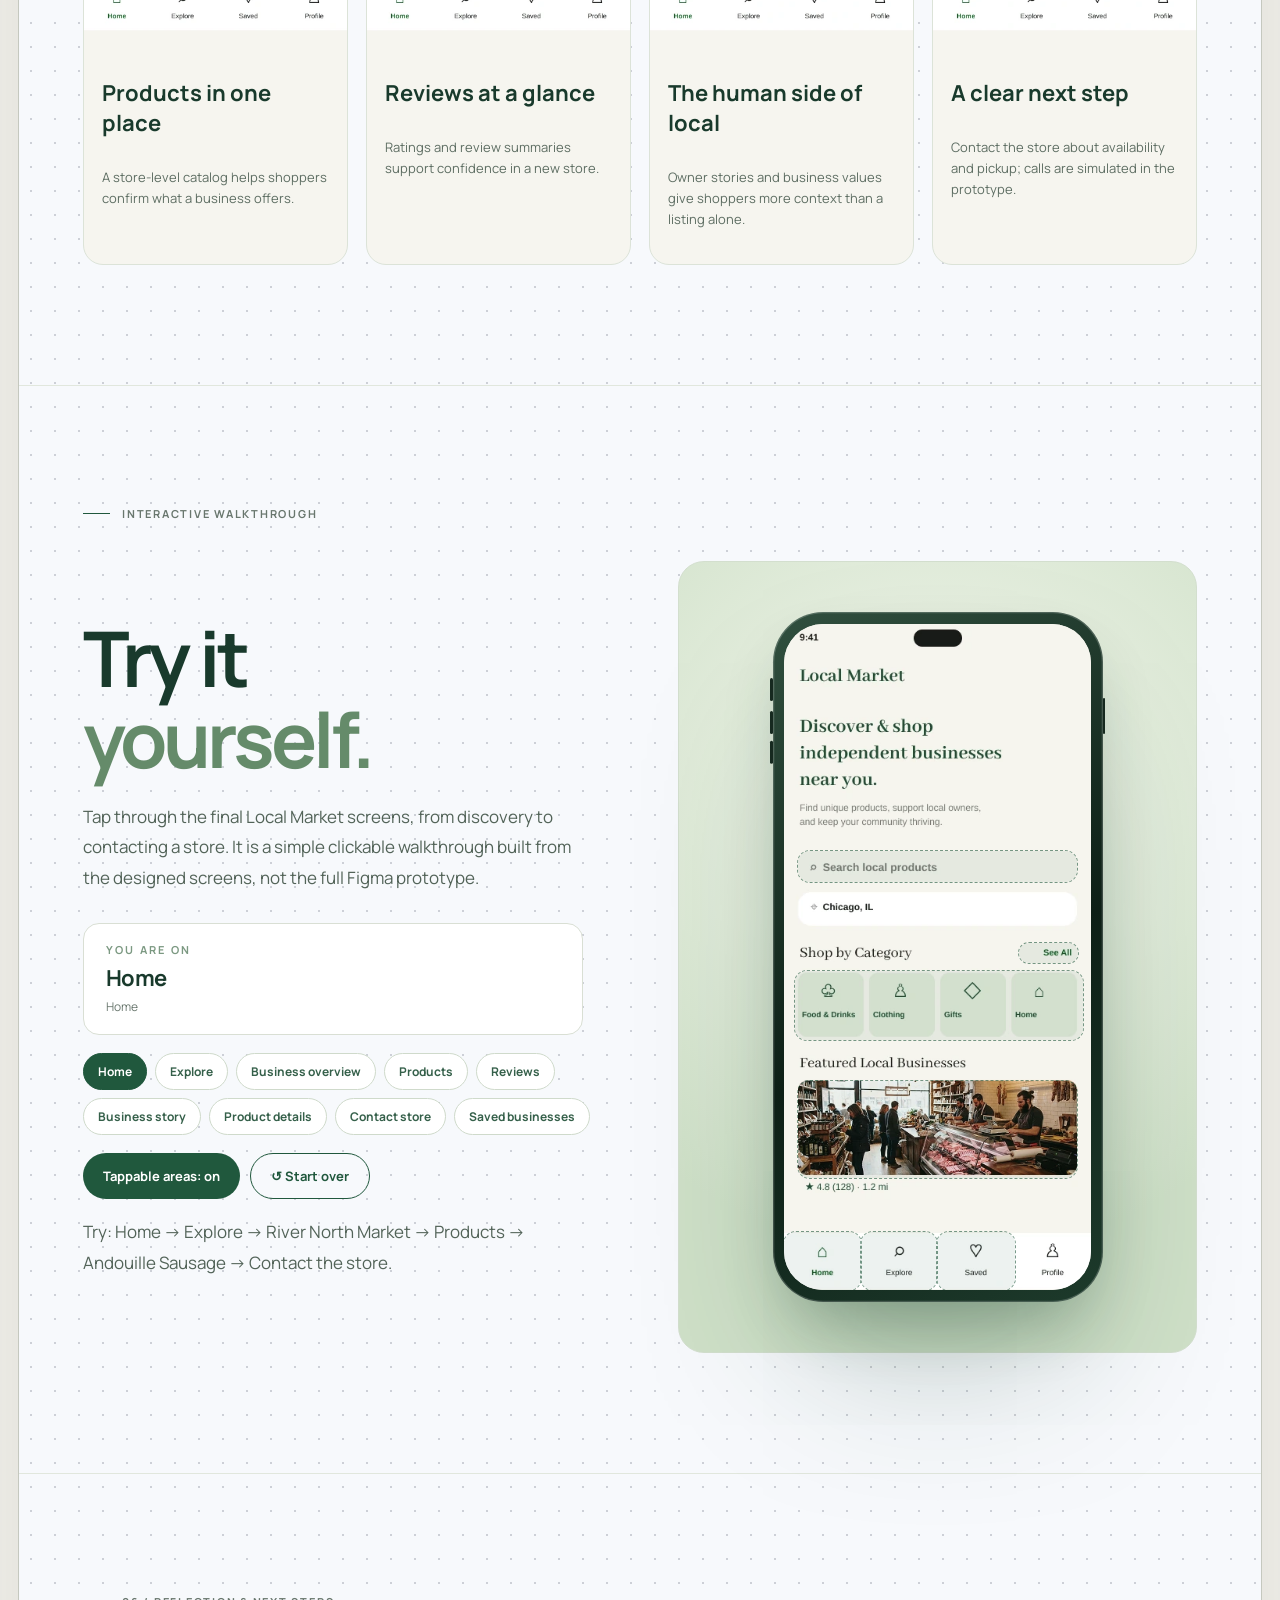
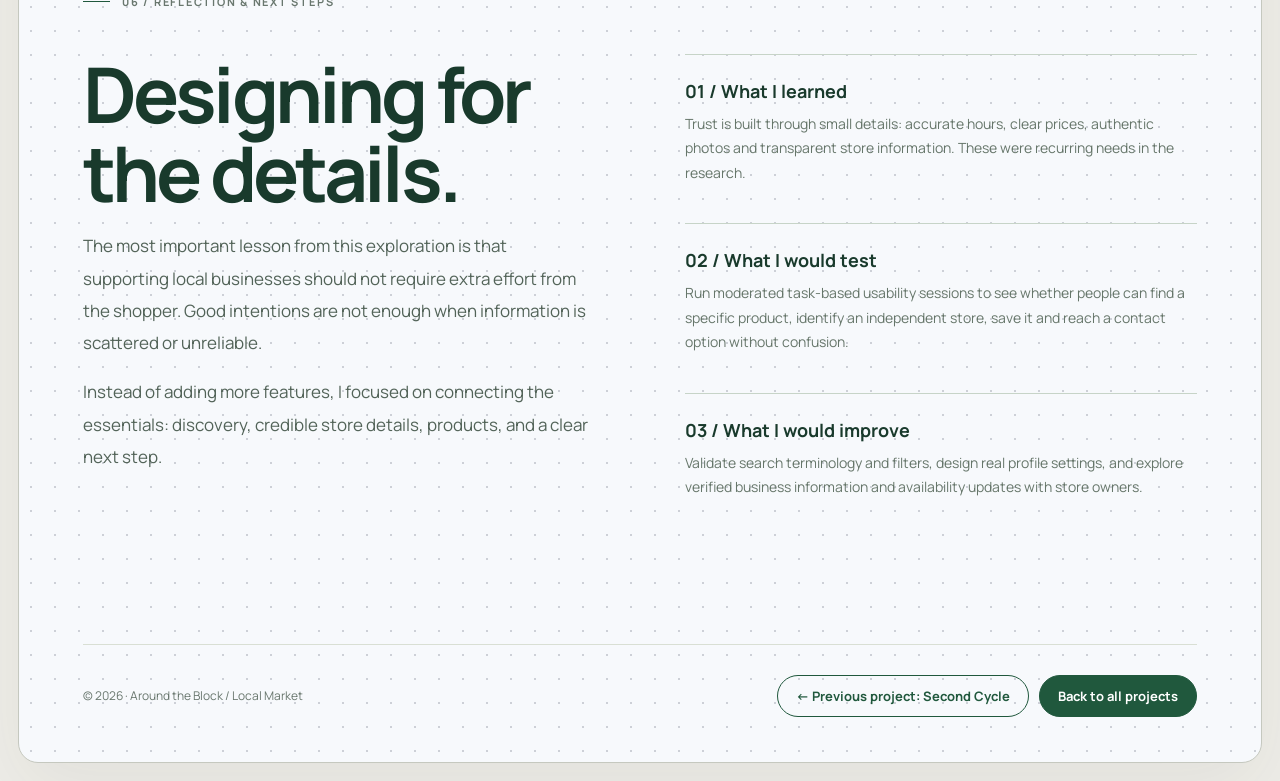
==== commit 4e298707: "Footer navigation in project order: E-Notifiers > BridgeEd > Second Cycle > Around the Block Co-Auth" ====
--- a/around-the-block.html
+++ b/around-the-block.html
@@ -224,7 +224,7 @@
 </section>
 
 </main>
-<div class="shell"><footer><span>© 2026 · Around the Block / Local Market</span><nav class="foot-nav" aria-label="More projects"><a class="backbtn" href="second-cycle.html">← Previous project: Second Cycle</a><a class="backbtn" href="bridge-ed.html">Explore BridgeEd →</a><a class="backbtn solid" href="work.html">Back to all projects</a></nav></footer></div></div></div>
+<div class="shell"><footer><span>© 2026 · Around the Block / Local Market</span><nav class="foot-nav" aria-label="More projects"><a class="backbtn" href="second-cycle.html">← Previous project: Second Cycle</a><a class="backbtn solid" href="work.html">Back to all projects</a></nav></footer></div></div></div>
 <div class="lb" id="lb" hidden role="dialog" aria-modal="true" aria-label="Screen viewer"><button class="lb-x" id="lb-x" type="button" aria-label="Close">×</button><button class="lb-n prev" id="lb-prev" type="button" aria-label="Previous screen">‹</button><div class="lb-body"><div class="phone lg"><div class="scr"><img id="lb-img" alt=""/></div></div><div class="lb-cap" id="lb-cap"></div></div><button class="lb-n next" id="lb-next" type="button" aria-label="Next screen">›</button></div>
 <script>const observer=new IntersectionObserver(entries=>{entries.forEach(e=>{if(e.isIntersecting){e.target.classList.add('visible');observer.unobserve(e.target)}})},{threshold:.1});document.querySelectorAll('.reveal').forEach(el=>observer.observe(el));</script>
 <script>
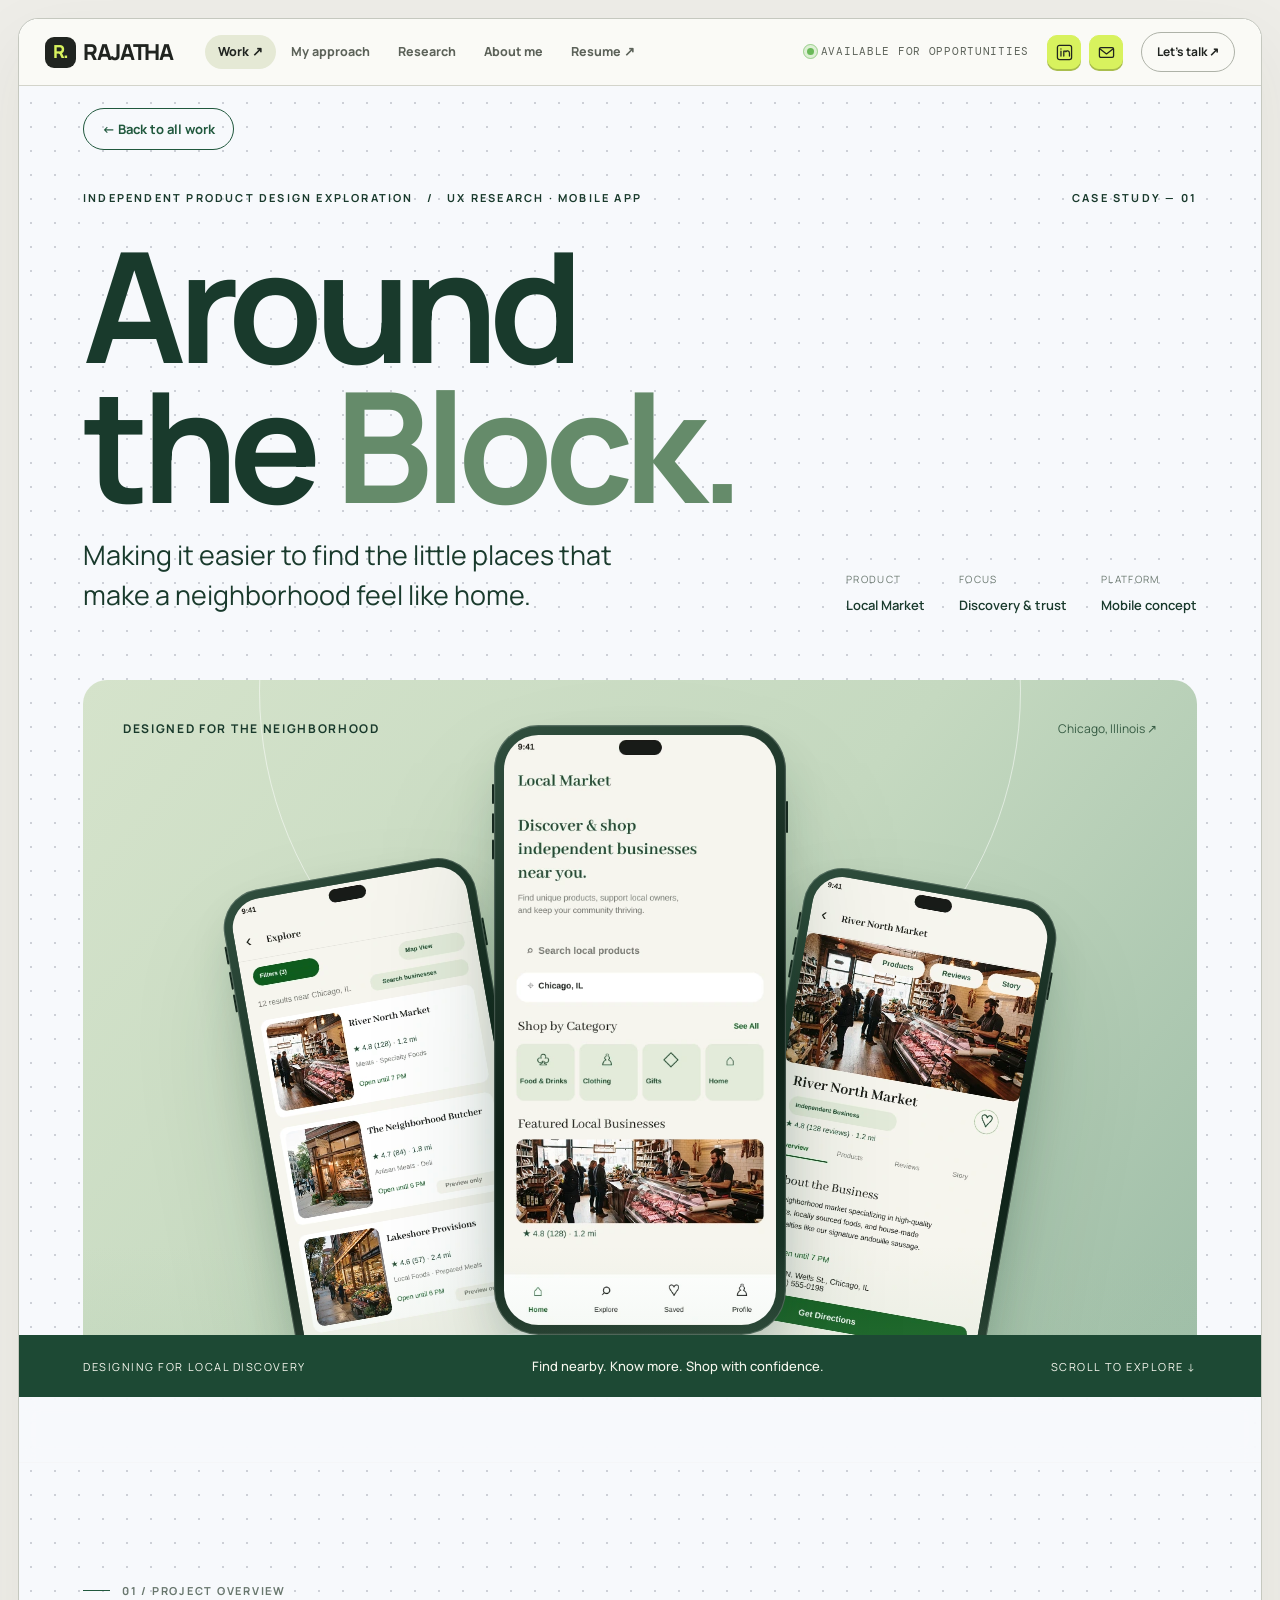
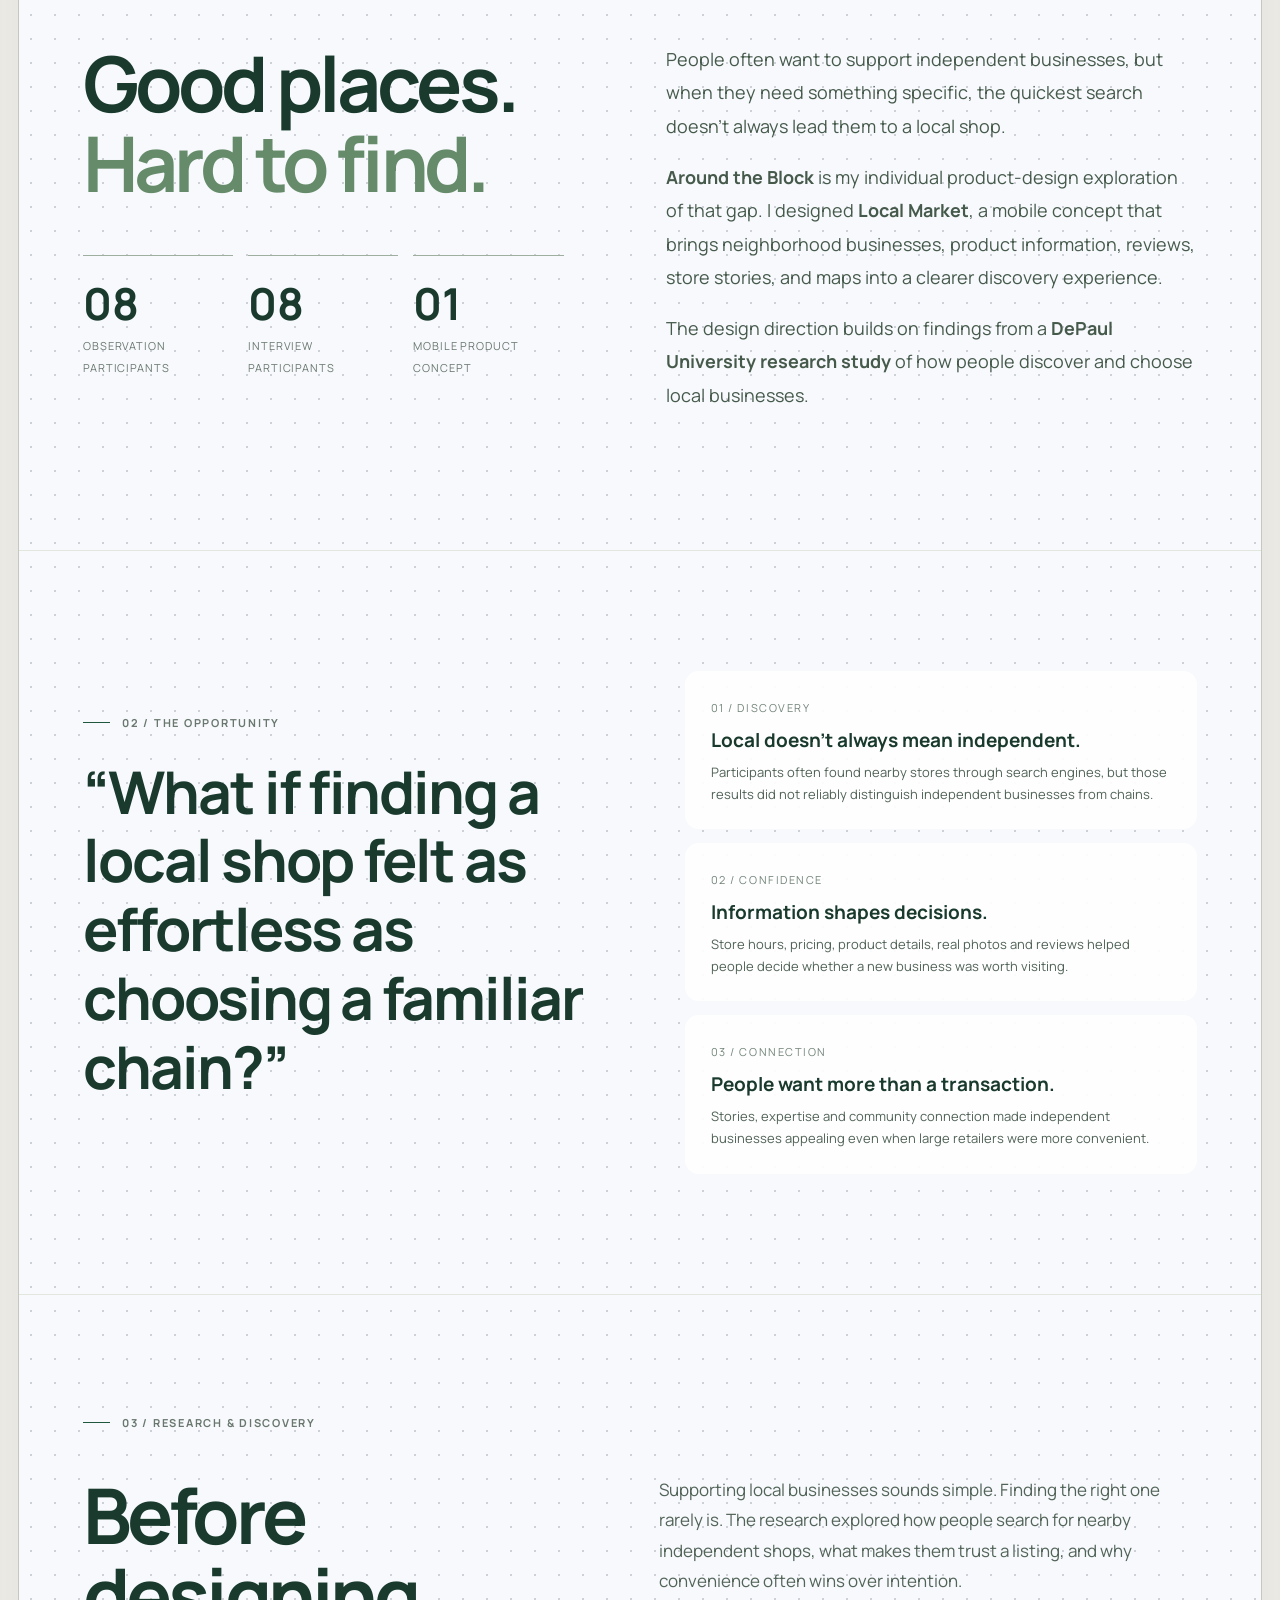
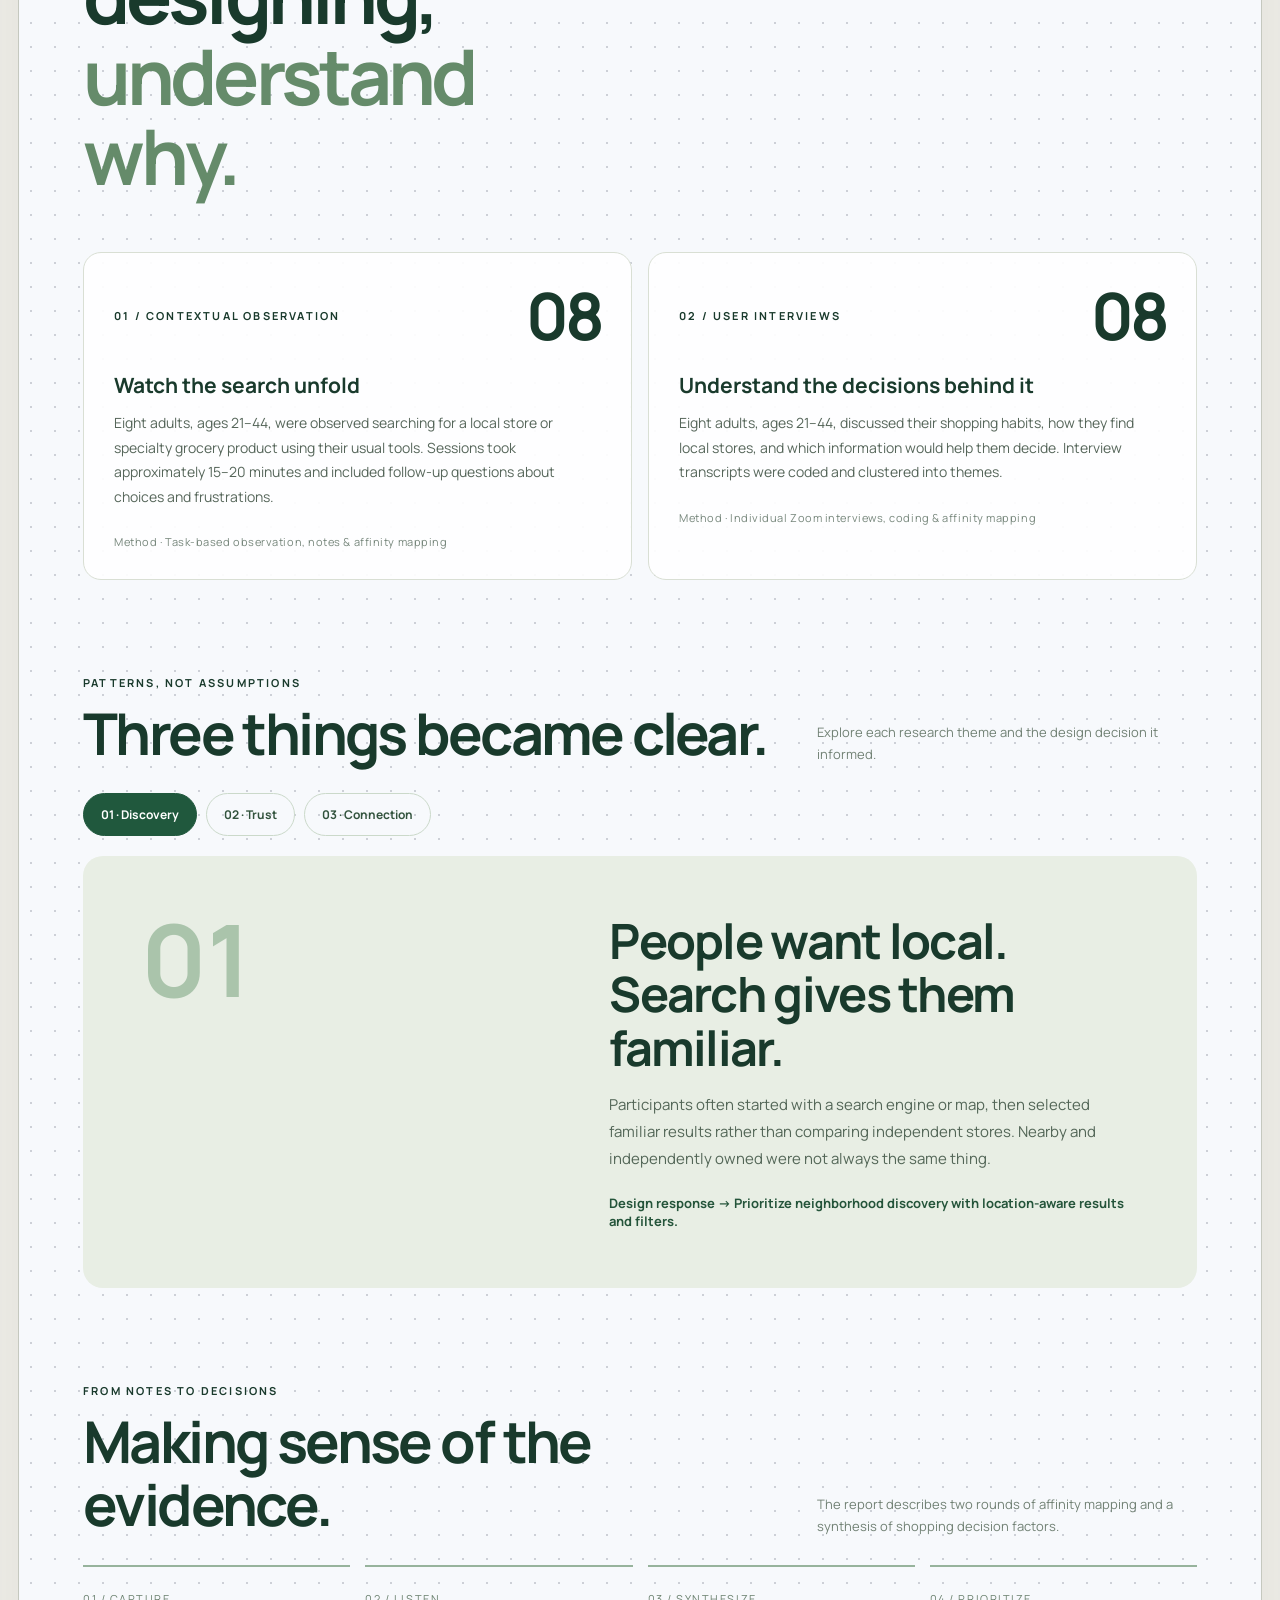
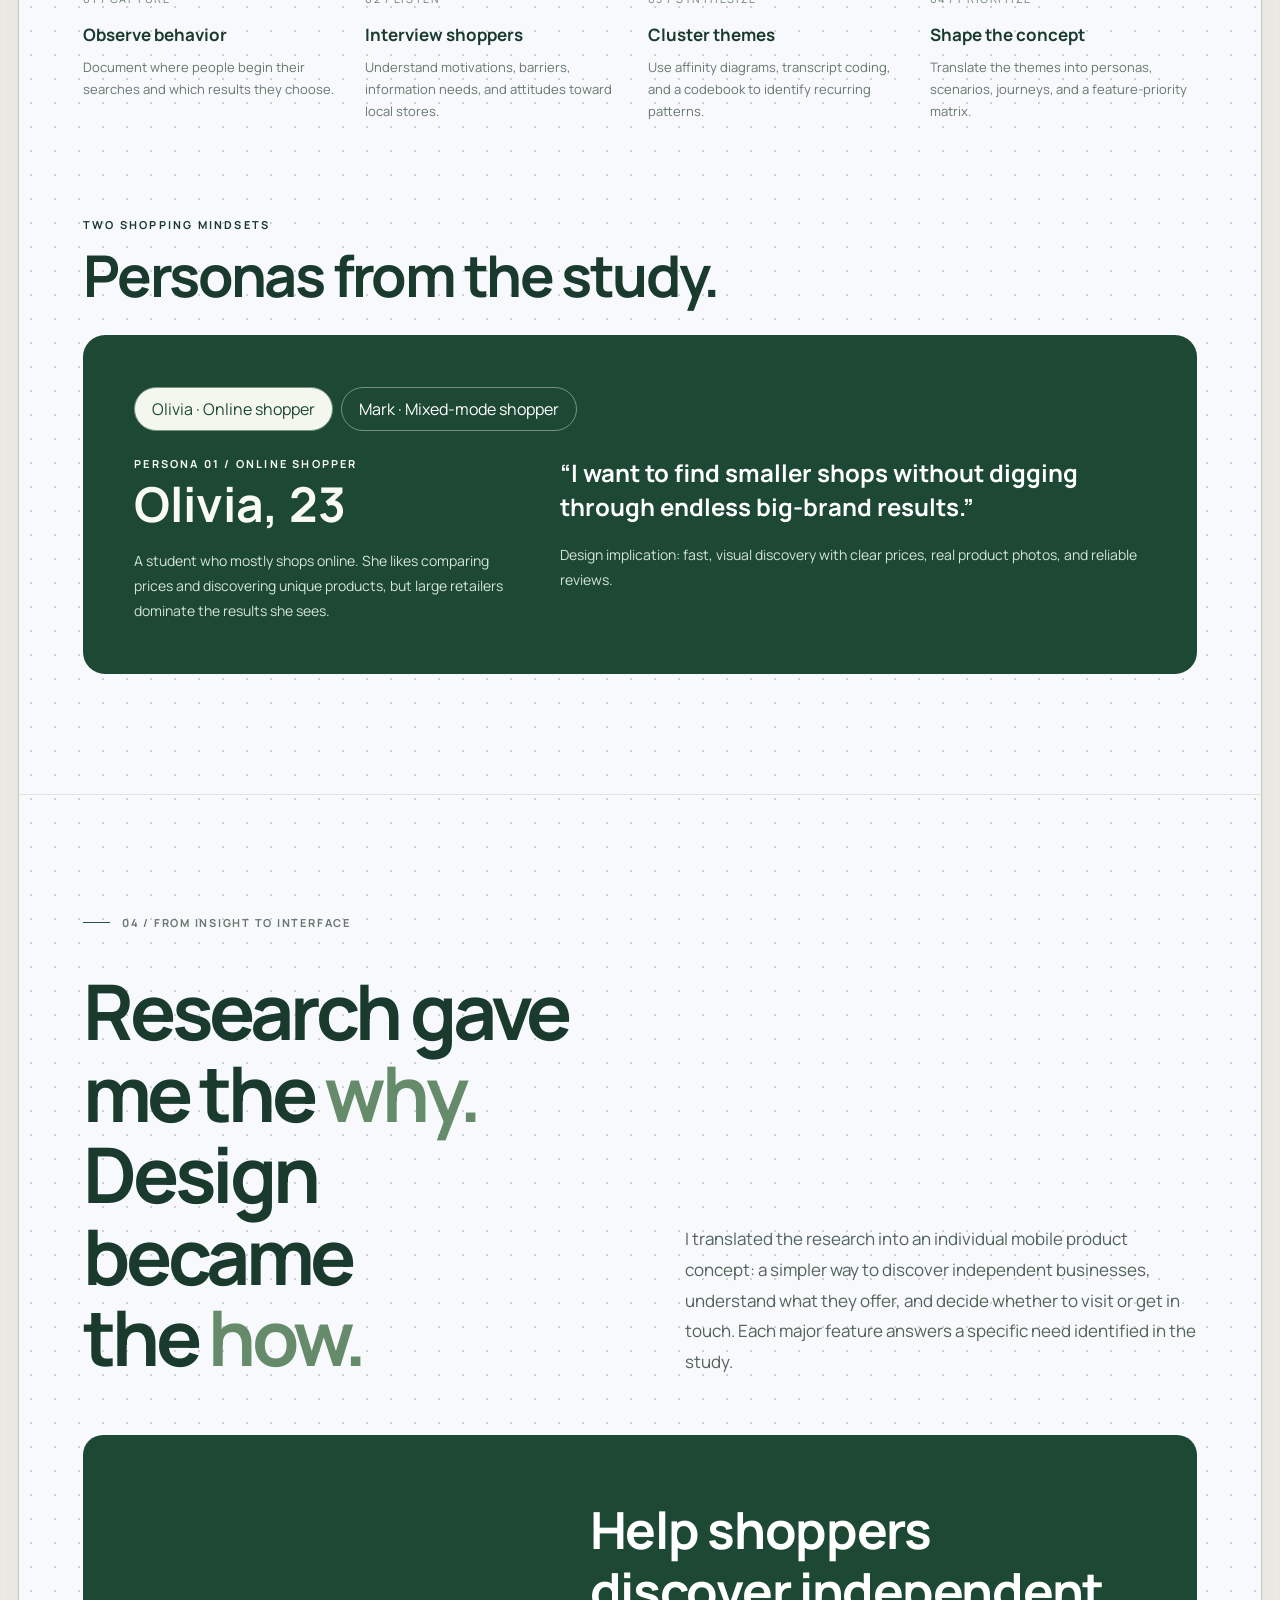
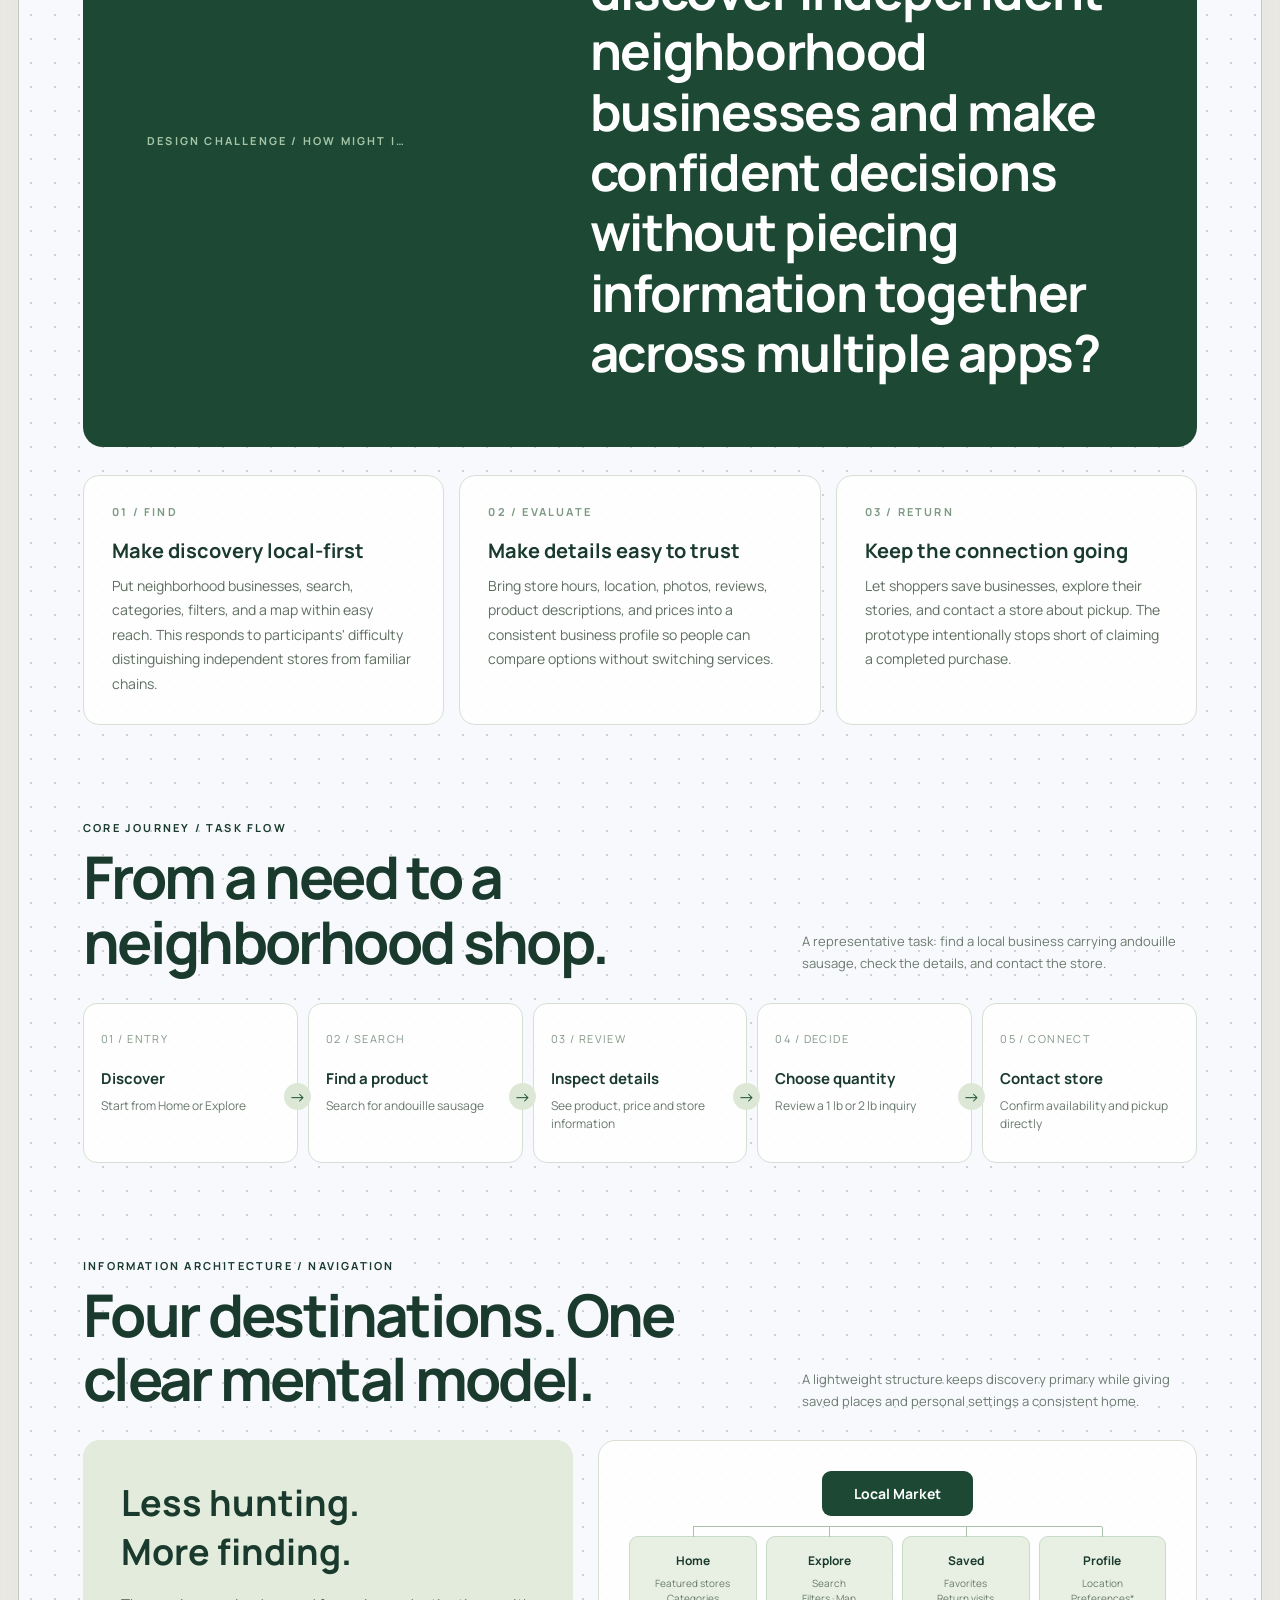
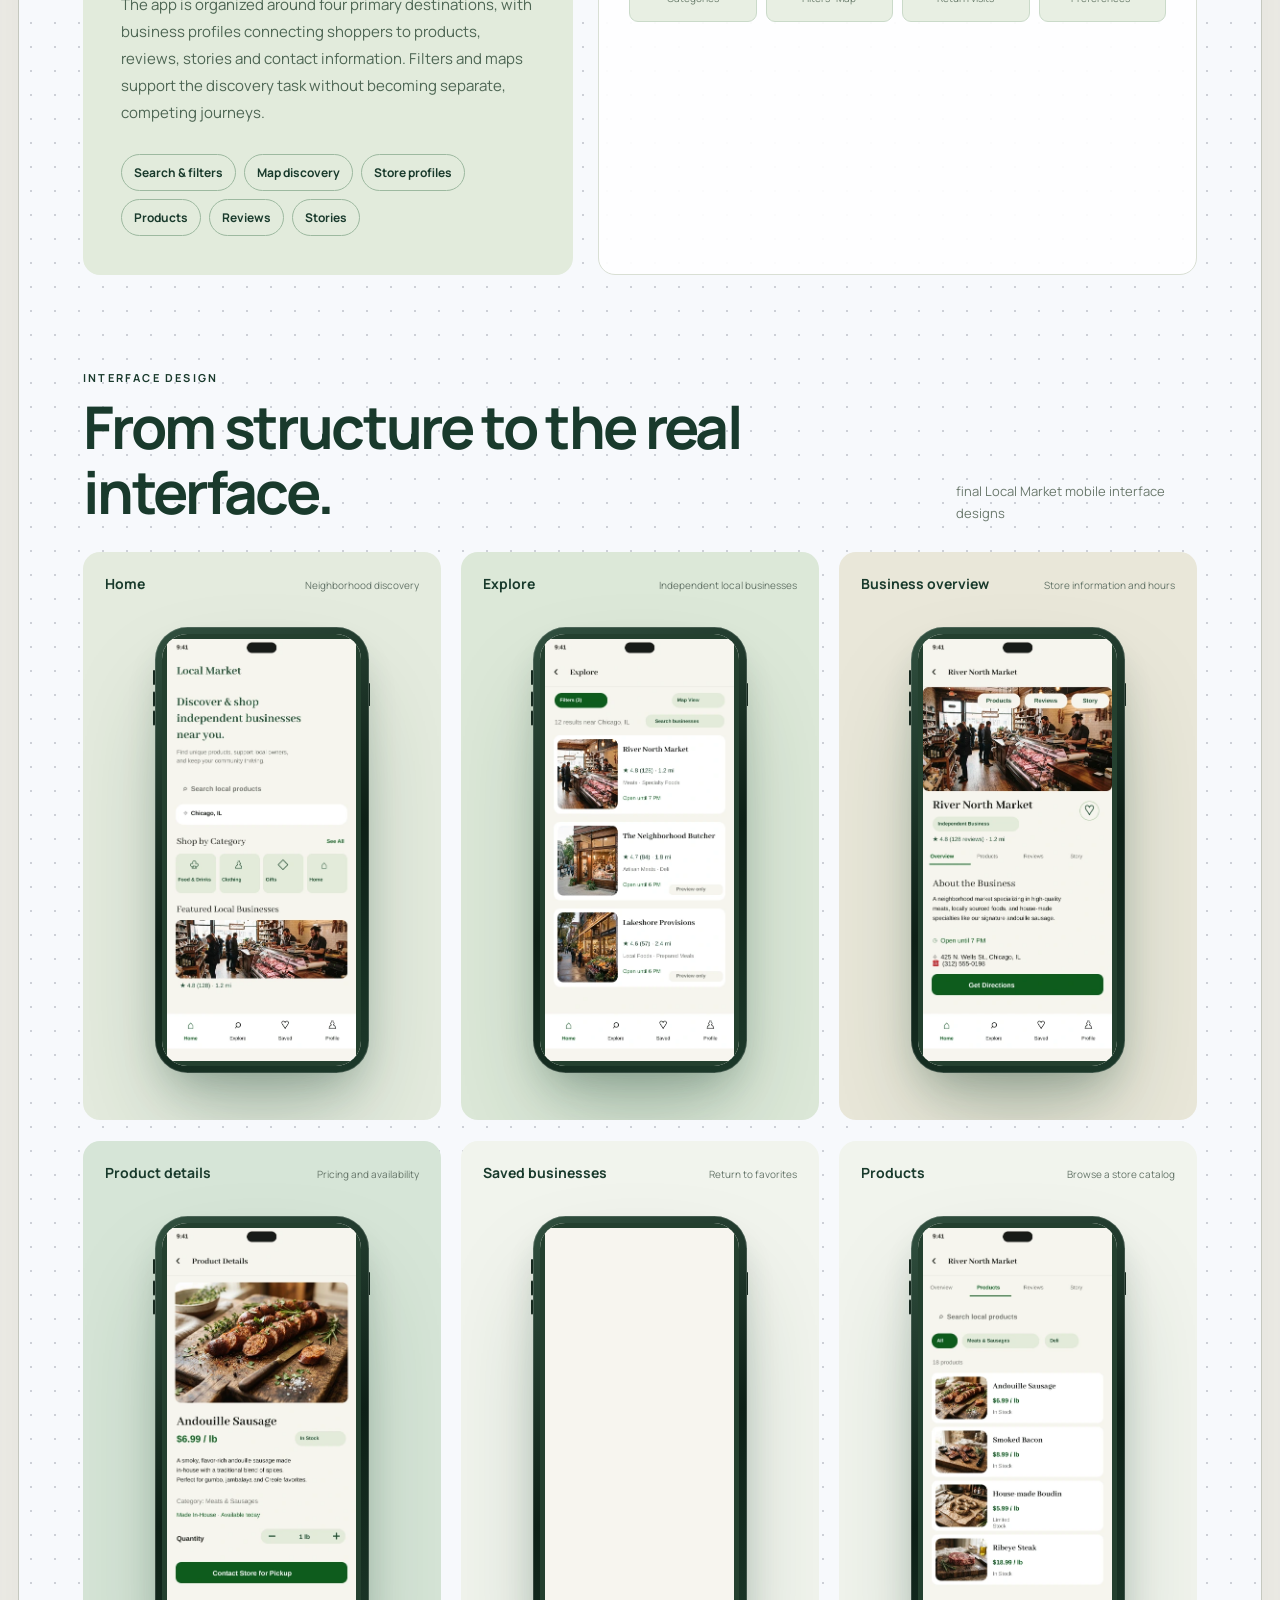
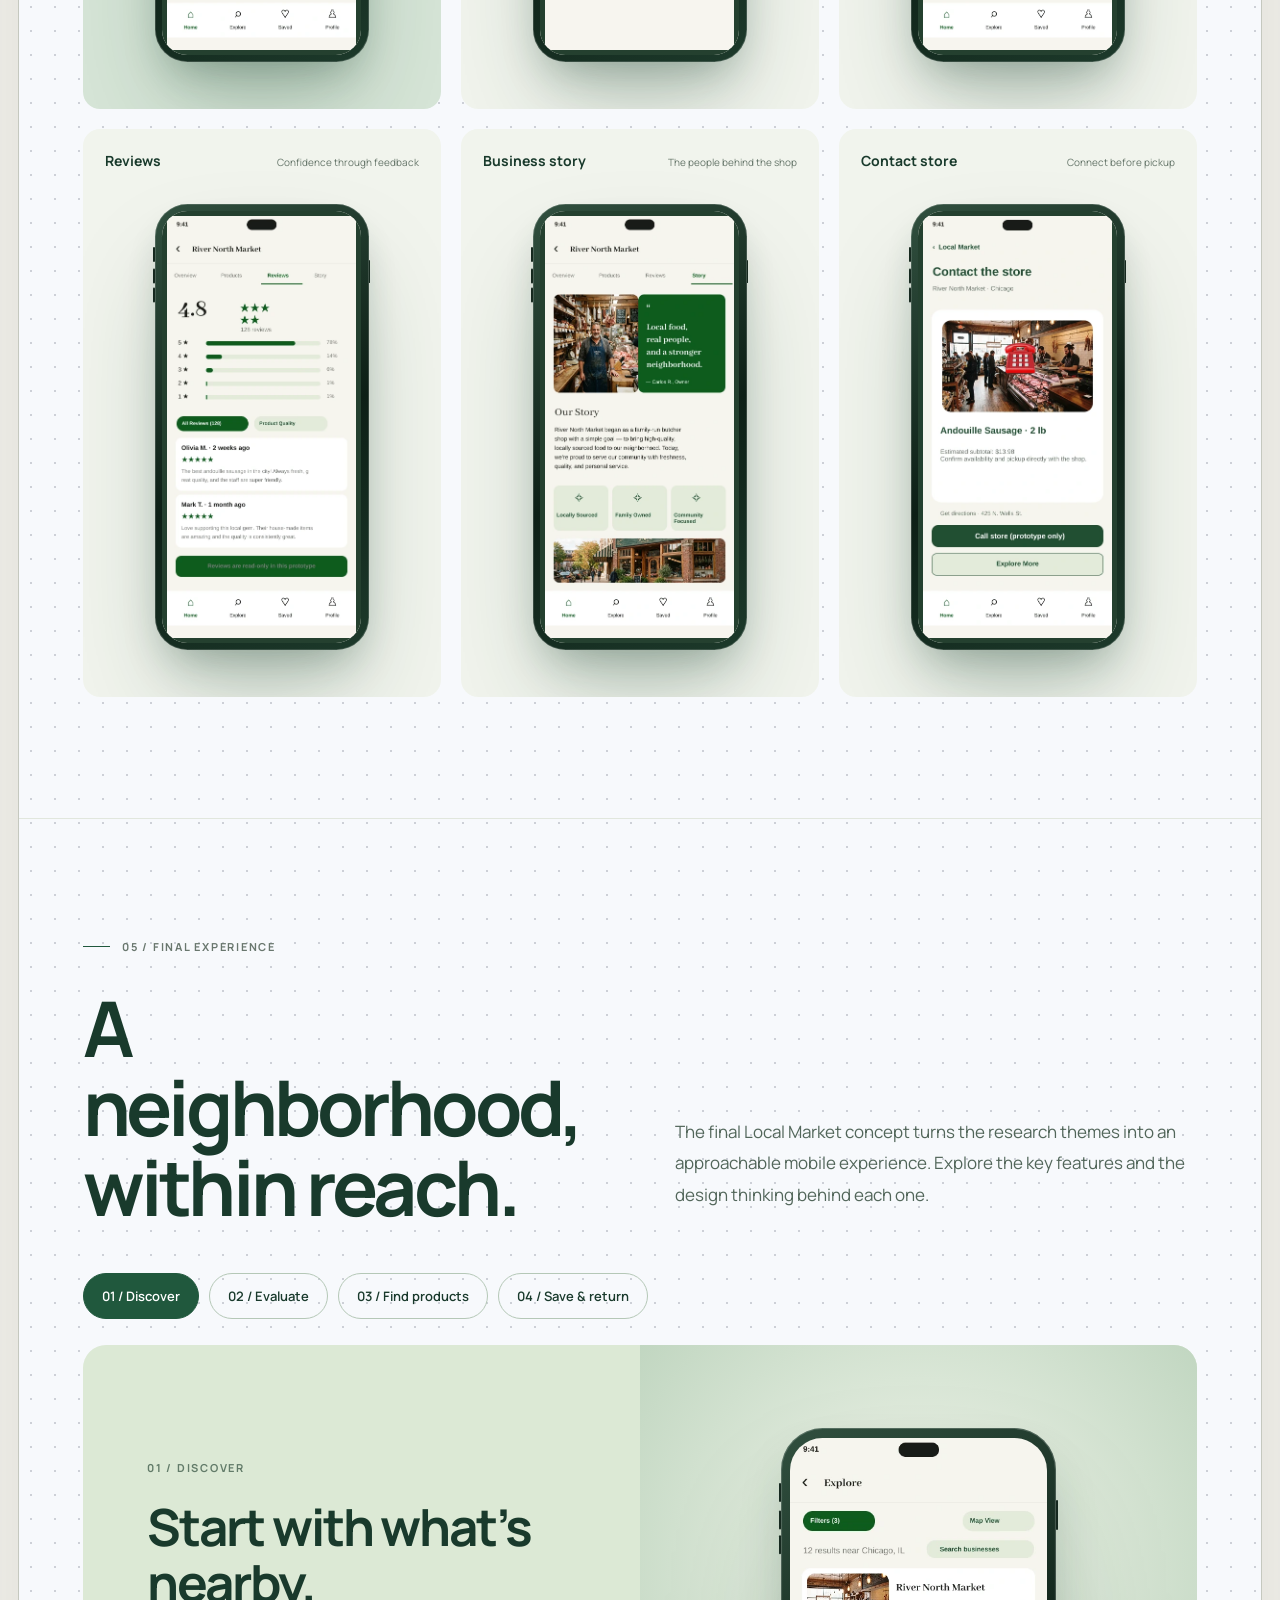
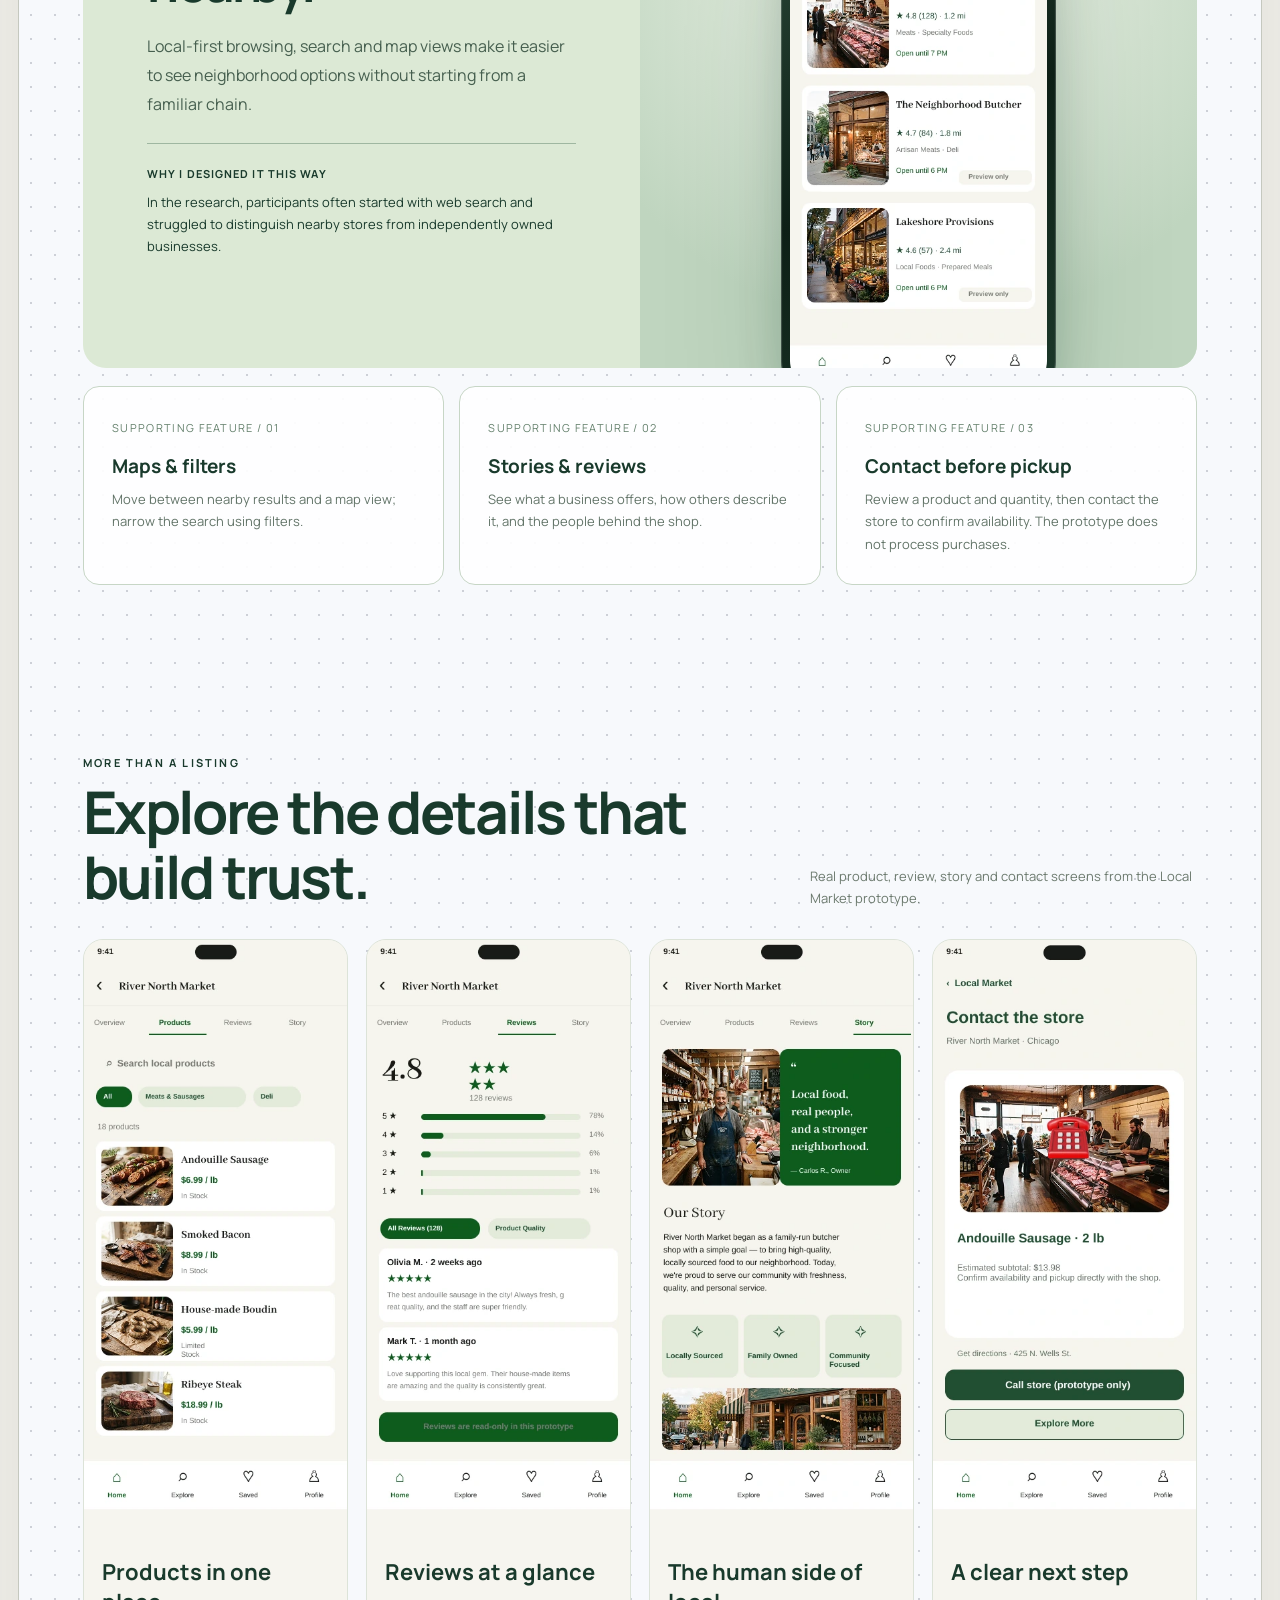
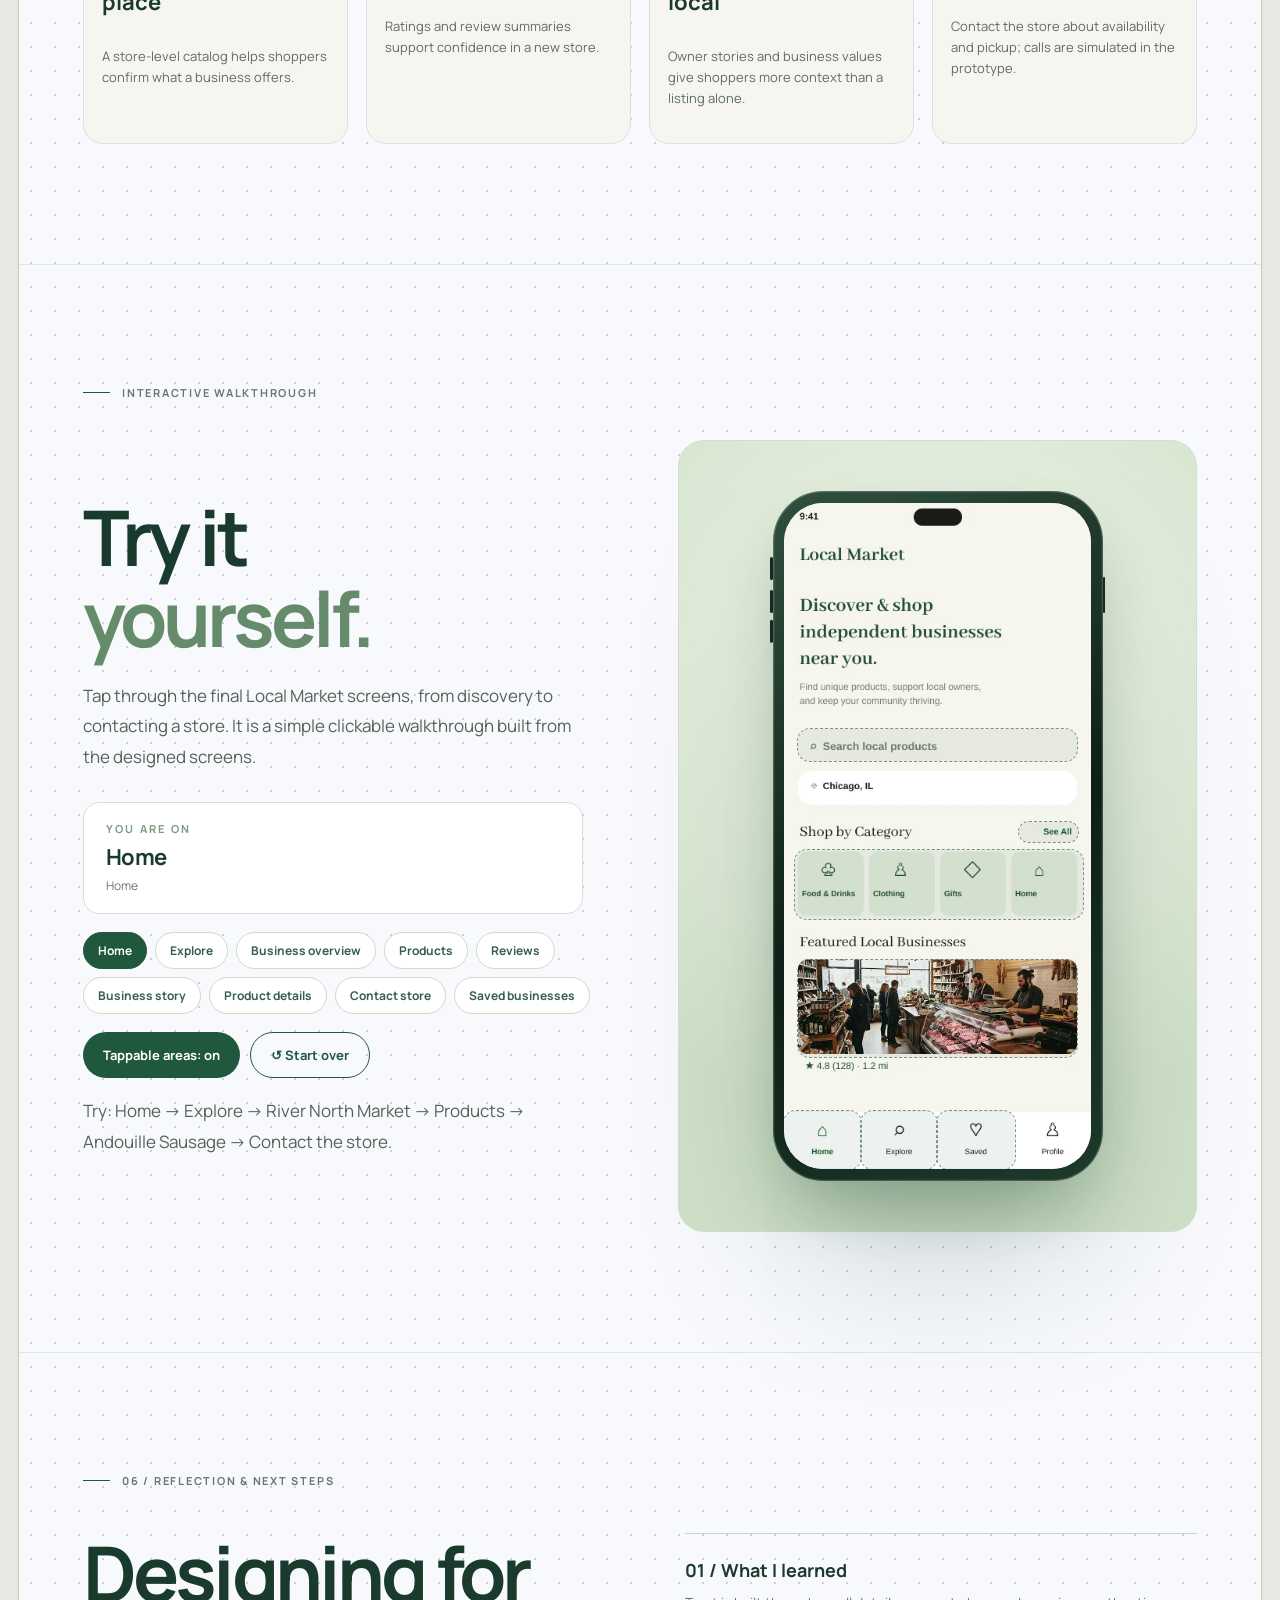
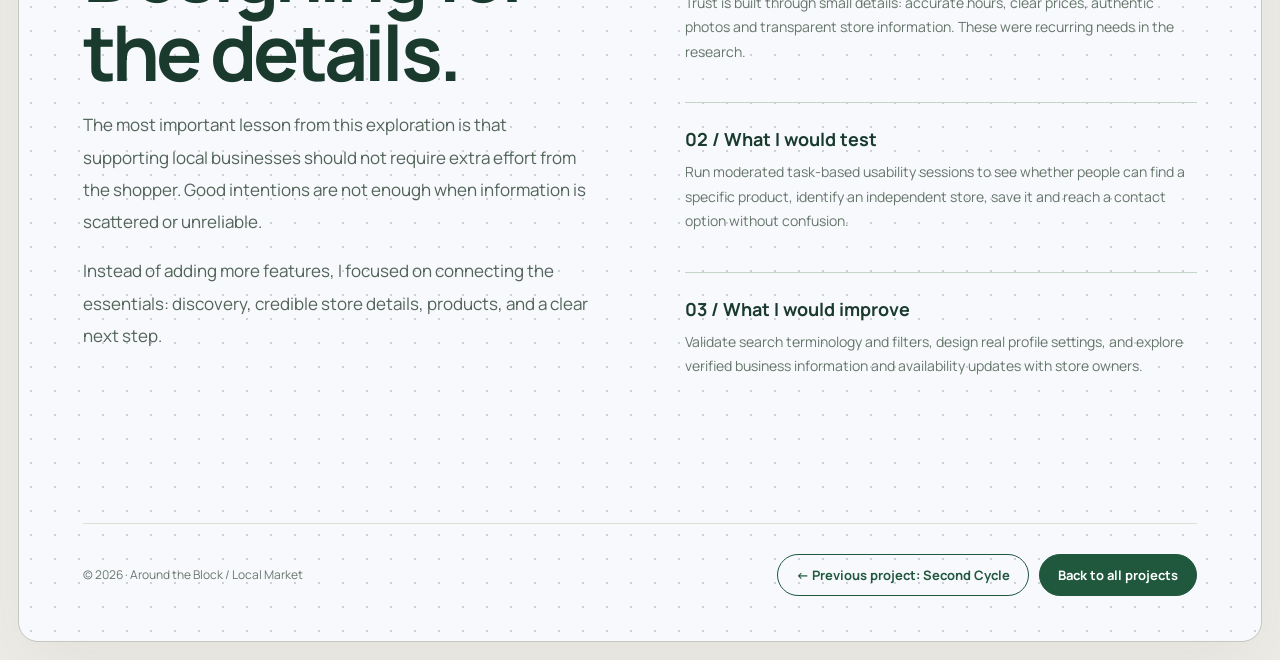
==== commit e6907067: "Around the Block: remove disclaimer lines and 'collaborative' wording Co-Authored-By: Claude Sonnet " ====
--- a/around-the-block.html
+++ b/around-the-block.html
@@ -173,21 +173,21 @@
 </div></div>
 <section class="section shell" id="overview">
 <div class="section-index reveal">01 / Project overview</div>
-<div class="overview"><div class="reveal"><h2>Good places.<br/><em>Hard to find.</em></h2><div class="stats"><div class="stat"><strong>08</strong><span>Observation participants*</span></div><div class="stat"><strong>08</strong><span>Interview participants*</span></div><div class="stat"><strong>01</strong><span>Mobile product concept</span></div></div></div>
-<div class="overview-copy reveal"><p>People often want to support independent businesses, but when they need something specific, the quickest search doesn't always lead them to a local shop.</p><p><strong>Around the Block</strong> is my individual product-design exploration of that gap. I designed <strong>Local Market</strong>, a mobile concept that brings neighborhood businesses, product information, reviews, store stories, and maps into a clearer discovery experience.</p><p>The design direction builds on findings from a <strong>collaborative DePaul University research study</strong> of how people discover and choose local businesses. I developed the portfolio product concept and its interface as an individual design project.</p></div></div>
-<p class="note">*The research report documents eight observation participants and eight interview participants across two study methods. Those studies were conducted collaboratively; these figures do not represent independently recruited participants or usability-test outcomes.</p>
+<div class="overview"><div class="reveal"><h2>Good places.<br/><em>Hard to find.</em></h2><div class="stats"><div class="stat"><strong>08</strong><span>Observation participants</span></div><div class="stat"><strong>08</strong><span>Interview participants</span></div><div class="stat"><strong>01</strong><span>Mobile product concept</span></div></div></div>
+<div class="overview-copy reveal"><p>People often want to support independent businesses, but when they need something specific, the quickest search doesn't always lead them to a local shop.</p><p><strong>Around the Block</strong> is my individual product-design exploration of that gap. I designed <strong>Local Market</strong>, a mobile concept that brings neighborhood businesses, product information, reviews, store stories, and maps into a clearer discovery experience.</p><p>The design direction builds on findings from a <strong>DePaul University research study</strong> of how people discover and choose local businesses.</p></div></div>
+
 </section>
-<section class="section problem" id="problem"><div class="shell problem-grid"><div class="reveal"><div class="section-index">02 / The opportunity</div><blockquote>“What if finding a local shop felt as effortless as choosing a familiar chain?”</blockquote><p>A design question inspired by the research, not a participant quotation.</p></div><div class="insights reveal"><div class="insight"><span>01 / DISCOVERY</span><h3>Local doesn’t always mean independent.</h3><p>Participants often found nearby stores through search engines, but those results did not reliably distinguish independent businesses from chains.</p></div><div class="insight"><span>02 / CONFIDENCE</span><h3>Information shapes decisions.</h3><p>Store hours, pricing, product details, real photos and reviews helped people decide whether a new business was worth visiting.</p></div><div class="insight"><span>03 / CONNECTION</span><h3>People want more than a transaction.</h3><p>Stories, expertise and community connection made independent businesses appealing even when large retailers were more convenient.</p></div></div></div></section>
+<section class="section problem" id="problem"><div class="shell problem-grid"><div class="reveal"><div class="section-index">02 / The opportunity</div><blockquote>“What if finding a local shop felt as effortless as choosing a familiar chain?”</blockquote></div><div class="insights reveal"><div class="insight"><span>01 / DISCOVERY</span><h3>Local doesn’t always mean independent.</h3><p>Participants often found nearby stores through search engines, but those results did not reliably distinguish independent businesses from chains.</p></div><div class="insight"><span>02 / CONFIDENCE</span><h3>Information shapes decisions.</h3><p>Store hours, pricing, product details, real photos and reviews helped people decide whether a new business was worth visiting.</p></div><div class="insight"><span>03 / CONNECTION</span><h3>People want more than a transaction.</h3><p>Stories, expertise and community connection made independent businesses appealing even when large retailers were more convenient.</p></div></div></div></section>
 <section class="section research" id="research"><div class="shell">
 <div class="section-index reveal">03 / Research &amp; discovery</div>
-<div class="research-intro"><h2 class="reveal">Before designing,<br/><em>understand why.</em></h2><div class="reveal"><p>Supporting local businesses sounds simple. Finding the right one rarely is. The research explored how people search for nearby independent shops, what makes them trust a listing, and why convenience often wins over intention.</p><p class="research-note">Research foundation: DePaul University’s Local E-Commerce study (2025). This research was conducted collaboratively; the Local Market interface and portfolio product direction are presented as an individual design exploration.</p></div></div>
+<div class="research-intro"><h2 class="reveal">Before designing,<br/><em>understand why.</em></h2><div class="reveal"><p>Supporting local businesses sounds simple. Finding the right one rarely is. The research explored how people search for nearby independent shops, what makes them trust a listing, and why convenience often wins over intention.</p></div></div>
 <div class="research-methods"><article class="method reveal"><div class="method-head"><div class="eyebrow">01 / Contextual observation</div><div class="count">08</div></div><h3>Watch the search unfold</h3><p>Eight adults, ages 21–44, were observed searching for a local store or specialty grocery product using their usual tools. Sessions took approximately 15–20 minutes and included follow-up questions about choices and frustrations.</p><small>Method · Task-based observation, notes &amp; affinity mapping</small></article><article class="method reveal"><div class="method-head"><div class="eyebrow">02 / User interviews</div><div class="count">08</div></div><h3>Understand the decisions behind it</h3><p>Eight adults, ages 21–44, discussed their shopping habits, how they find local stores, and which information would help them decide. Interview transcripts were coded and clustered into themes.</p><small>Method · Individual Zoom interviews, coding &amp; affinity mapping</small></article></div>
 <div class="research-subhead reveal"><div><div class="eyebrow">Patterns, not assumptions</div><h3>Three things became clear.</h3></div><p>Explore each research theme and the design decision it informed.</p></div>
 <div aria-label="Research findings" class="research-tabs" role="tablist"><button aria-controls="research-panel" aria-selected="true" class="research-tab" data-insight="0" role="tab">01 · Discovery</button><button aria-controls="research-panel" aria-selected="false" class="research-tab" data-insight="1" role="tab">02 · Trust</button><button aria-controls="research-panel" aria-selected="false" class="research-tab" data-insight="2" role="tab">03 · Connection</button></div>
 <div aria-live="polite" class="insight-panel" id="research-panel" role="tabpanel"><div class="num" id="insight-number">01</div><div><h4 id="insight-title">People want local. Search gives them familiar.</h4><p id="insight-description">Participants often started with a search engine or map, then selected familiar results rather than comparing independent stores. Nearby and independently owned were not always the same thing.</p><span class="design-link" id="insight-design">Design response → Prioritize neighborhood discovery with location-aware results and filters.</span></div></div>
 <div class="research-subhead reveal"><div><div class="eyebrow">From notes to decisions</div><h3>Making sense of the evidence.</h3></div><p>The report describes two rounds of affinity mapping and a synthesis of shopping decision factors.</p></div>
 <div class="research-process"><div class="process-card reveal"><span>01 / CAPTURE</span><h4>Observe behavior</h4><p>Document where people begin their searches and which results they choose.</p></div><div class="process-card reveal"><span>02 / LISTEN</span><h4>Interview shoppers</h4><p>Understand motivations, barriers, information needs, and attitudes toward local stores.</p></div><div class="process-card reveal"><span>03 / SYNTHESIZE</span><h4>Cluster themes</h4><p>Use affinity diagrams, transcript coding, and a codebook to identify recurring patterns.</p></div><div class="process-card reveal"><span>04 / PRIORITIZE</span><h4>Shape the concept</h4><p>Translate the themes into personas, scenarios, journeys, and a feature-priority matrix.</p></div></div>
-<div class="research-subhead reveal"><div><div class="eyebrow">Two shopping mindsets</div><h3>Personas from the study.</h3></div><p>These are research-derived personas from the original collaborative report, not independently interviewed users.</p></div>
+<div class="research-subhead reveal"><div><div class="eyebrow">Two shopping mindsets</div><h3>Personas from the study.</h3></div></div>
 <div class="persona-wrap reveal"><div aria-label="Select a persona" class="persona-switch"><button aria-pressed="true" data-persona="olivia" type="button">Olivia · Online shopper</button><button aria-pressed="false" data-persona="mark" type="button">Mark · Mixed-mode shopper</button></div><div class="persona-body"><div><div class="eyebrow" id="persona-label">Persona 01 / Online shopper</div><h4 id="persona-name">Olivia, 23</h4><p id="persona-context">A student who mostly shops online. She likes comparing prices and discovering unique products, but large retailers dominate the results she sees.</p></div><div><p class="persona-need" id="persona-need">“I want to find smaller shops without digging through endless big-brand results.”</p><p id="persona-design" style="margin-top:17px">Design implication: fast, visual discovery with clear prices, real product photos, and reliable reviews.</p></div></div></div>
 
 </div></section>
@@ -214,7 +214,7 @@
 <div class="experience-mini"><article class="reveal"><span>SUPPORTING FEATURE / 01</span><h4>Maps &amp; filters</h4><p>Move between nearby results and a map view; narrow the search using filters.</p></article><article class="reveal"><span>SUPPORTING FEATURE / 02</span><h4>Stories &amp; reviews</h4><p>See what a business offers, how others describe it, and the people behind the shop.</p></article><article class="reveal"><span>SUPPORTING FEATURE / 03</span><h4>Contact before pickup</h4><p>Review a product and quantity, then contact the store to confirm availability. The prototype does not process purchases.</p></article></div><div class="uploaded-feature-gallery"><div class="design-heading reveal"><div><div class="eyebrow">More than a listing</div><h3>Explore the details that build trust.</h3></div><p>Real product, review, story and contact screens from the Local Market prototype.</p></div><article class="deep-feature reveal"><img alt="Products in one place Local Market mobile screen" decoding="async" loading="lazy" src="assets/atb-products.webp"/><div><h4>Products in one place</h4><p>A store-level catalog helps shoppers confirm what a business offers.</p></div></article><article class="deep-feature reveal"><img alt="Reviews at a glance Local Market mobile screen" decoding="async" loading="lazy" src="assets/atb-reviews.webp"/><div><h4>Reviews at a glance</h4><p>Ratings and review summaries support confidence in a new store.</p></div></article><article class="deep-feature reveal"><img alt="The human side of local Local Market mobile screen" decoding="async" loading="lazy" src="assets/atb-story.webp"/><div><h4>The human side of local</h4><p>Owner stories and business values give shoppers more context than a listing alone.</p></div></article><article class="deep-feature reveal"><img alt="A clear next step Local Market mobile screen" decoding="async" loading="lazy" src="assets/atb-contact.webp"/><div><h4>A clear next step</h4><p>Contact the store about availability and pickup; calls are simulated in the prototype.</p></div></article></div>
 </div></section>
 <section class="section shell" id="prototype"><div class="section-index reveal">Interactive walkthrough</div>
-<div class="proto reveal"><div class="proto-copy"><h2>Try it<br/><em>yourself.</em></h2><p>Tap through the final Local Market screens, from discovery to contacting a store. It is a simple clickable walkthrough built from the designed screens, not the full Figma prototype.</p>
+<div class="proto reveal"><div class="proto-copy"><h2>Try it<br/><em>yourself.</em></h2><p>Tap through the final Local Market screens, from discovery to contacting a store. It is a simple clickable walkthrough built from the designed screens.</p>
 <div class="proto-now"><span class="eyebrow">You are on</span><strong id="proto-name">Home</strong><small id="proto-path">Home</small></div>
 <div class="proto-chips" id="proto-chips" role="tablist" aria-label="Jump to a screen"></div>
 <div class="proto-actions"><button class="proto-btn" id="proto-hints" type="button" aria-pressed="true">Tappable areas: on</button><button class="proto-btn ghost" id="proto-reset" type="button">↺ Start over</button></div>
